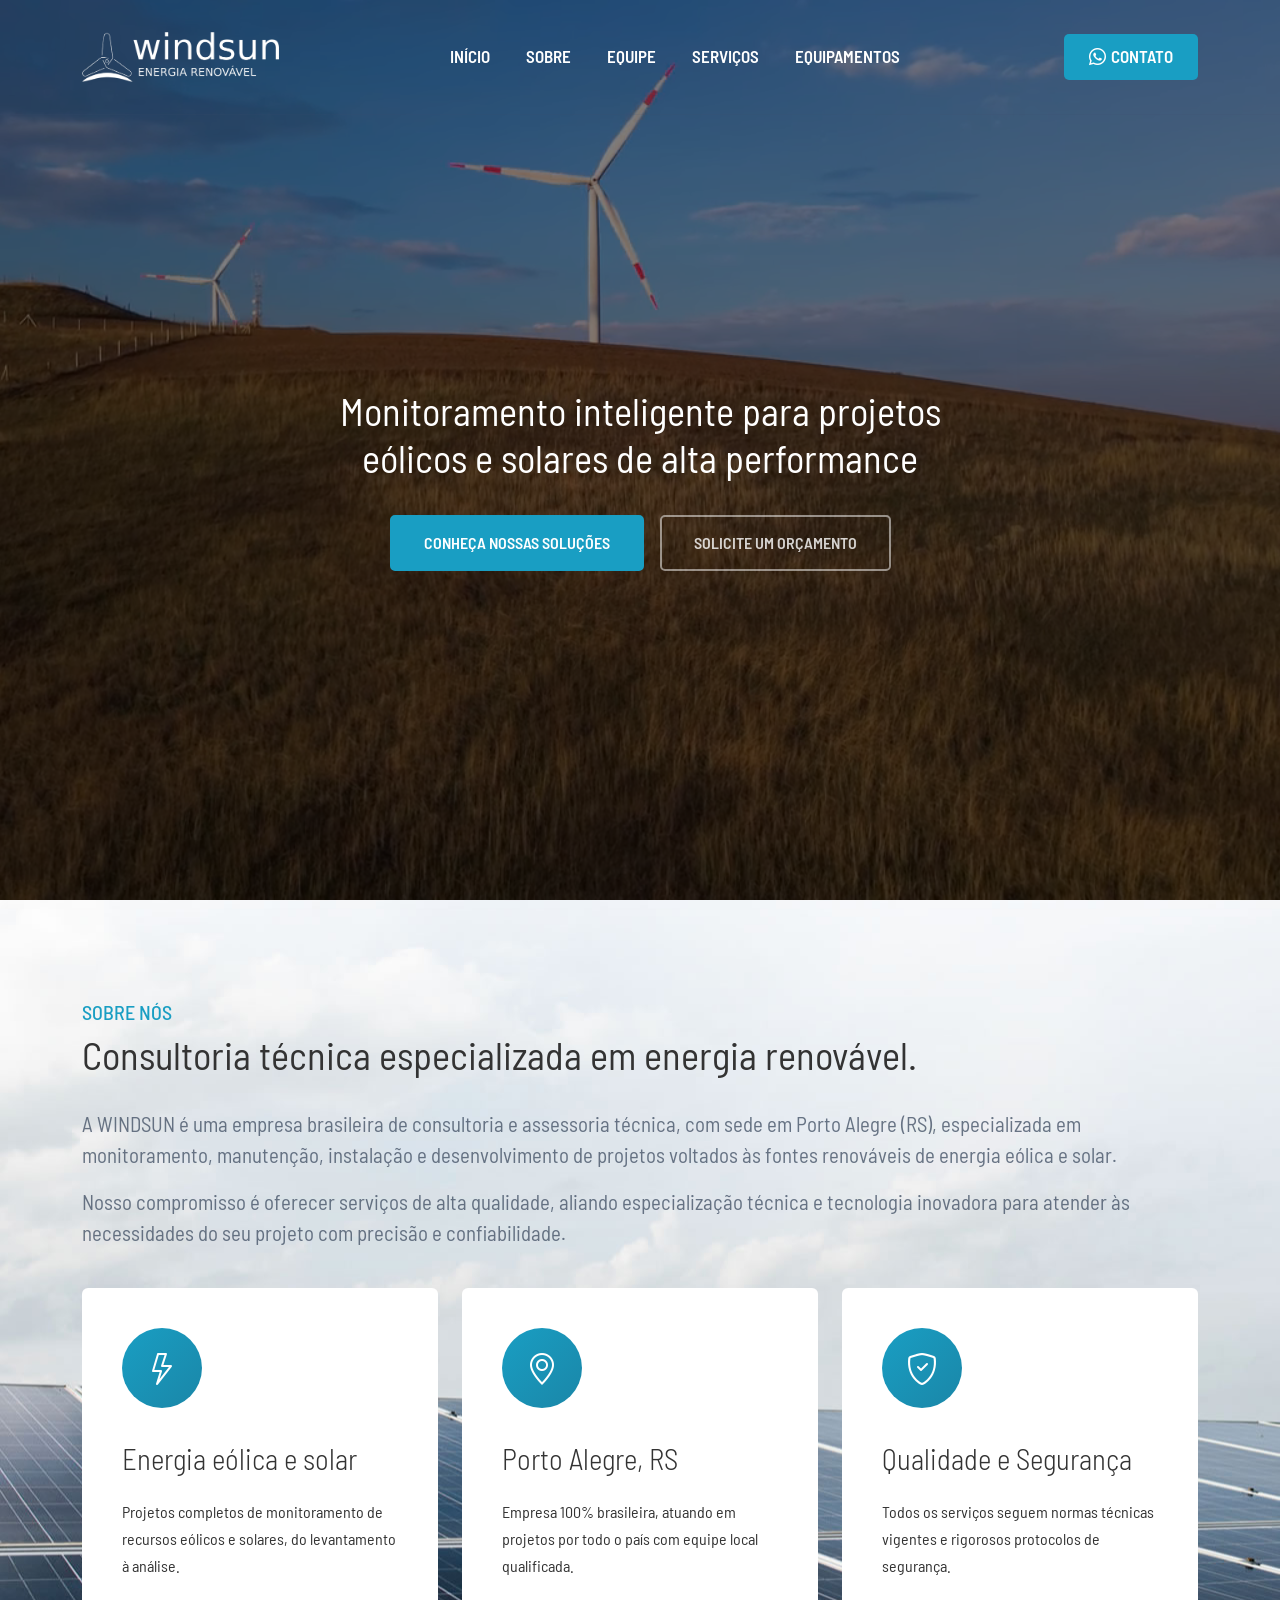
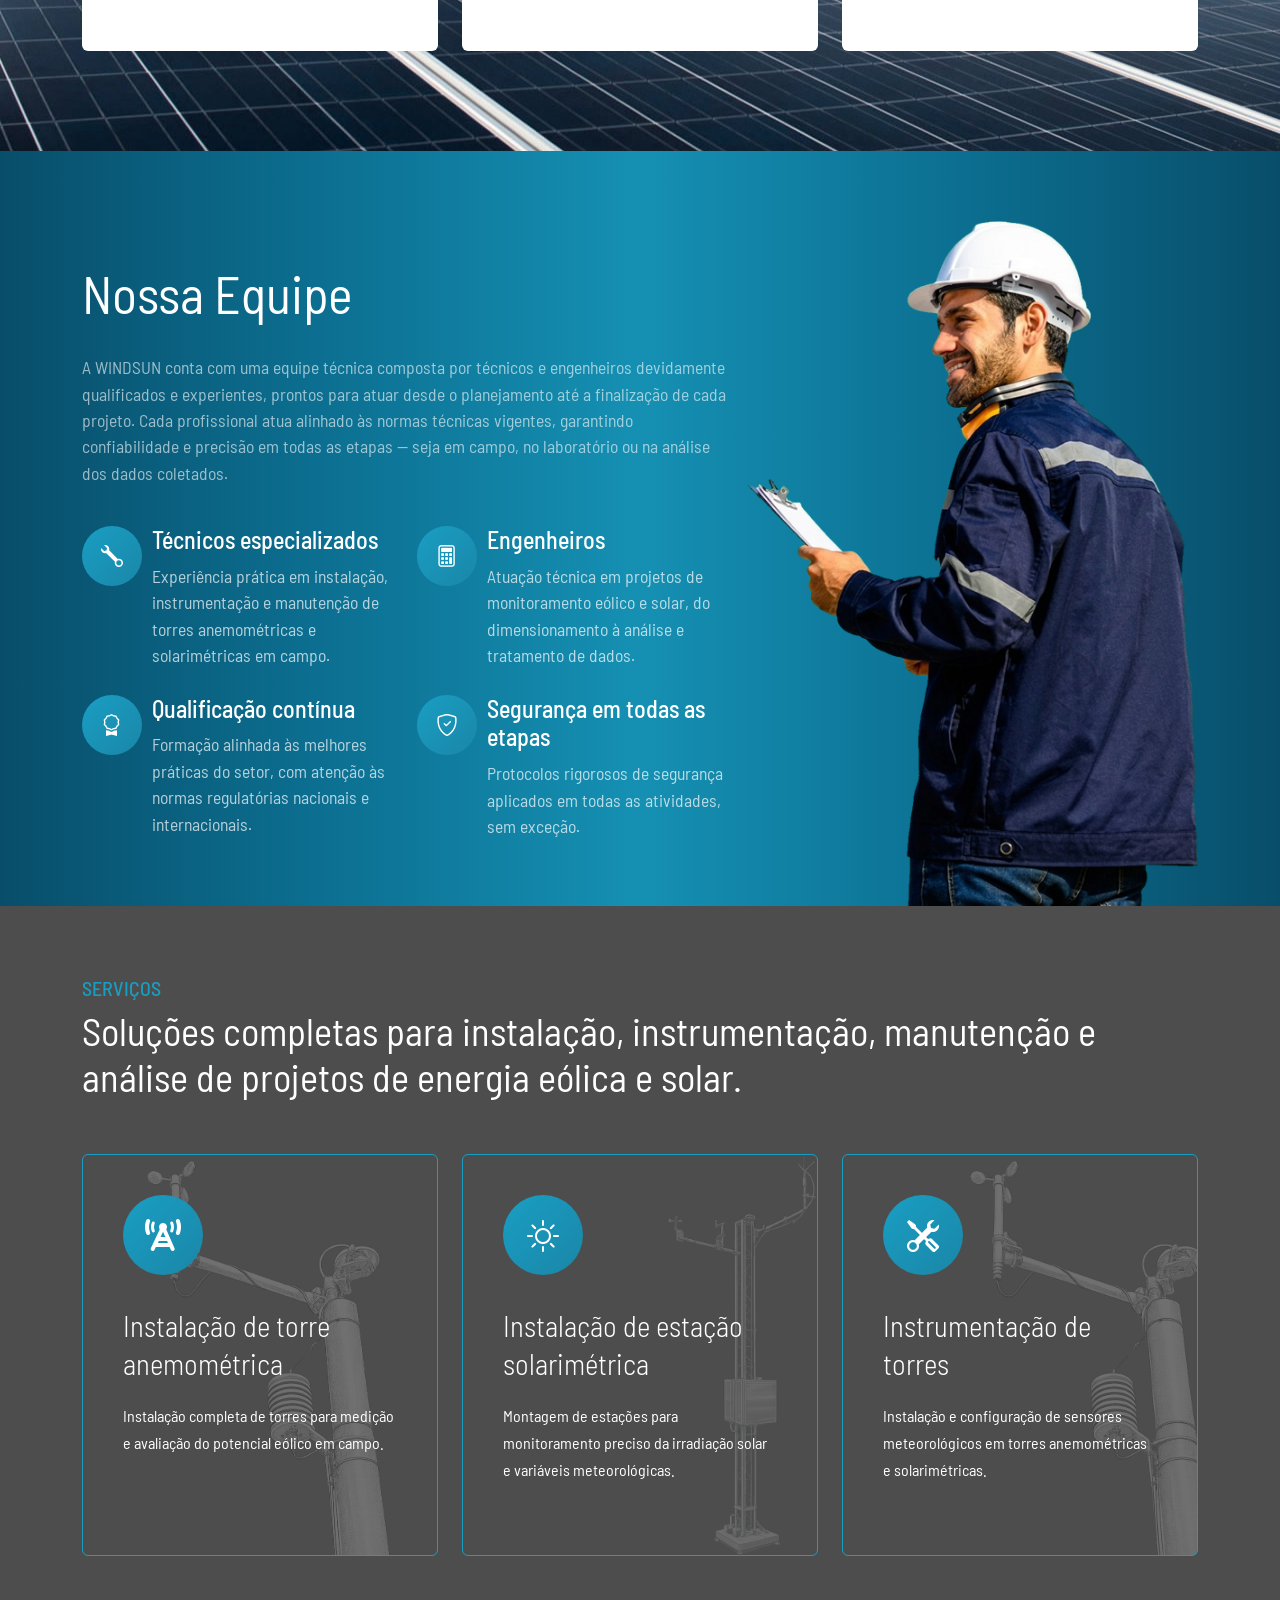
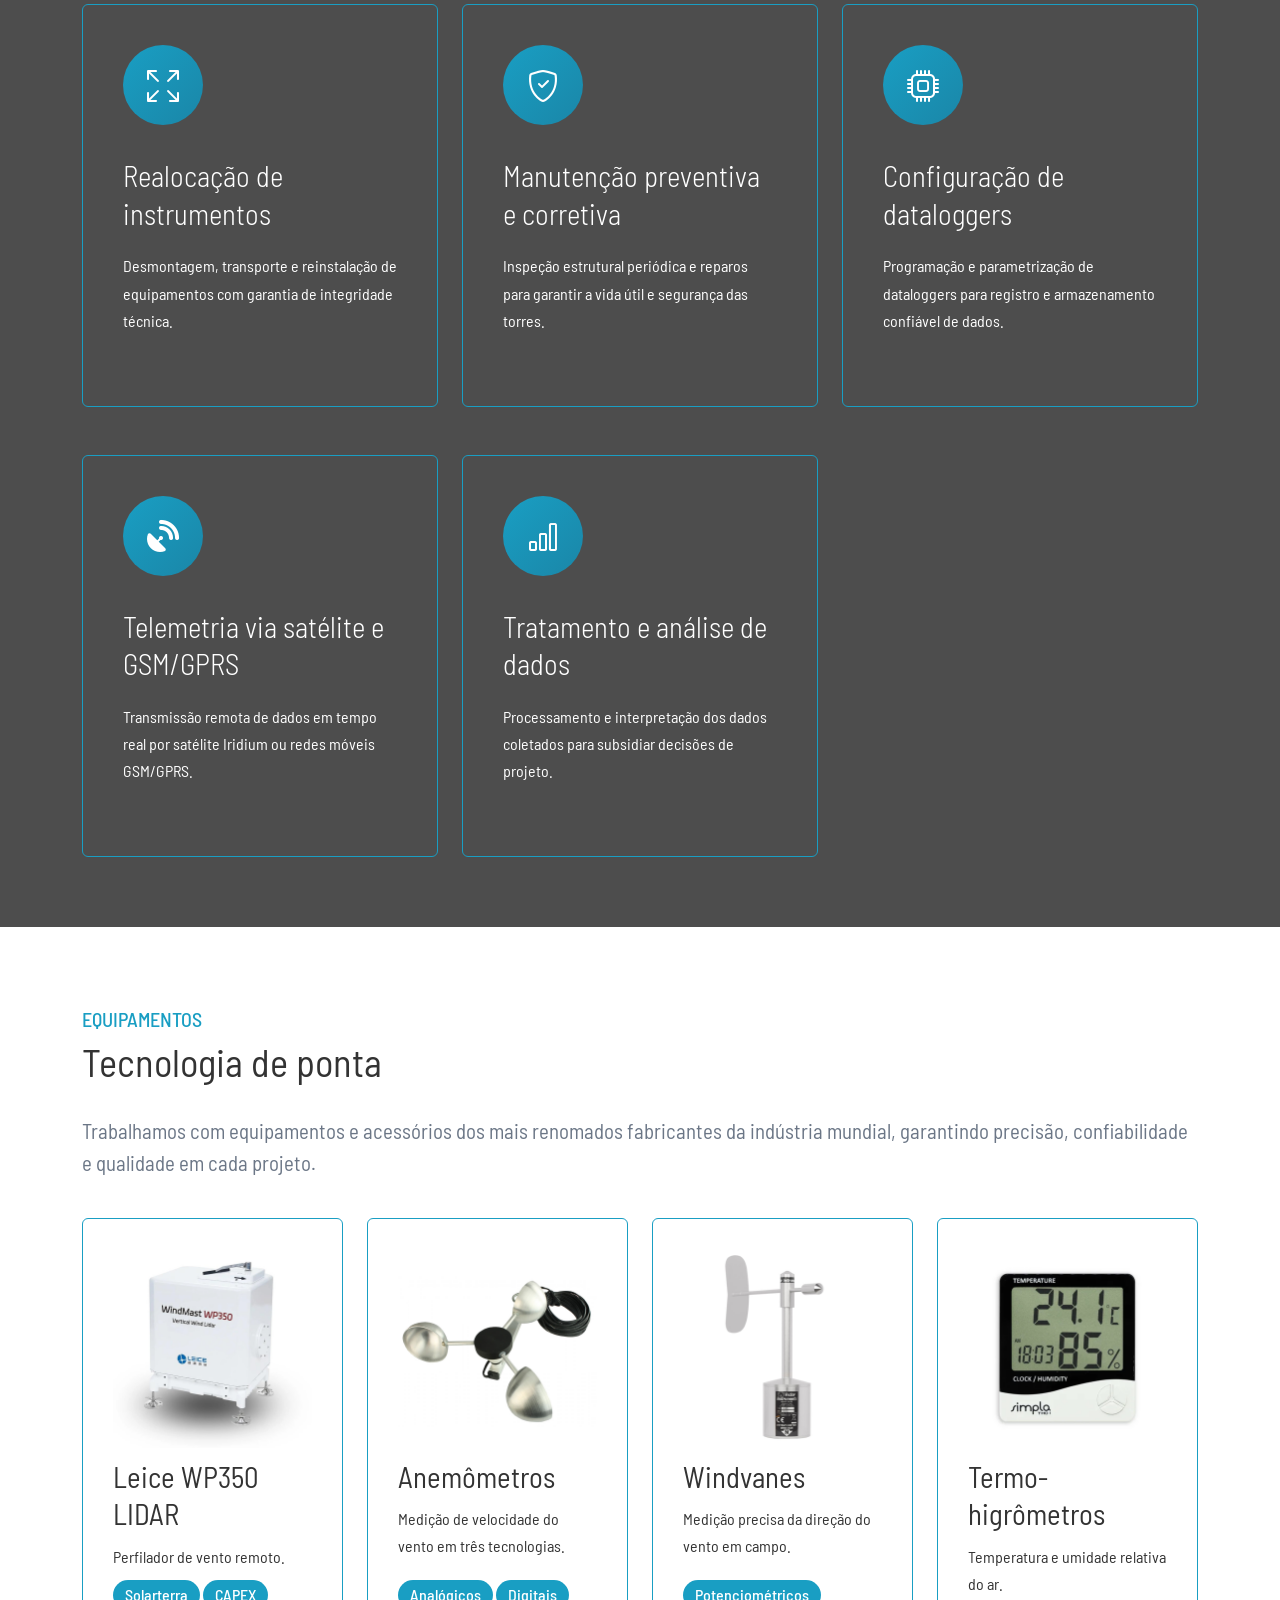
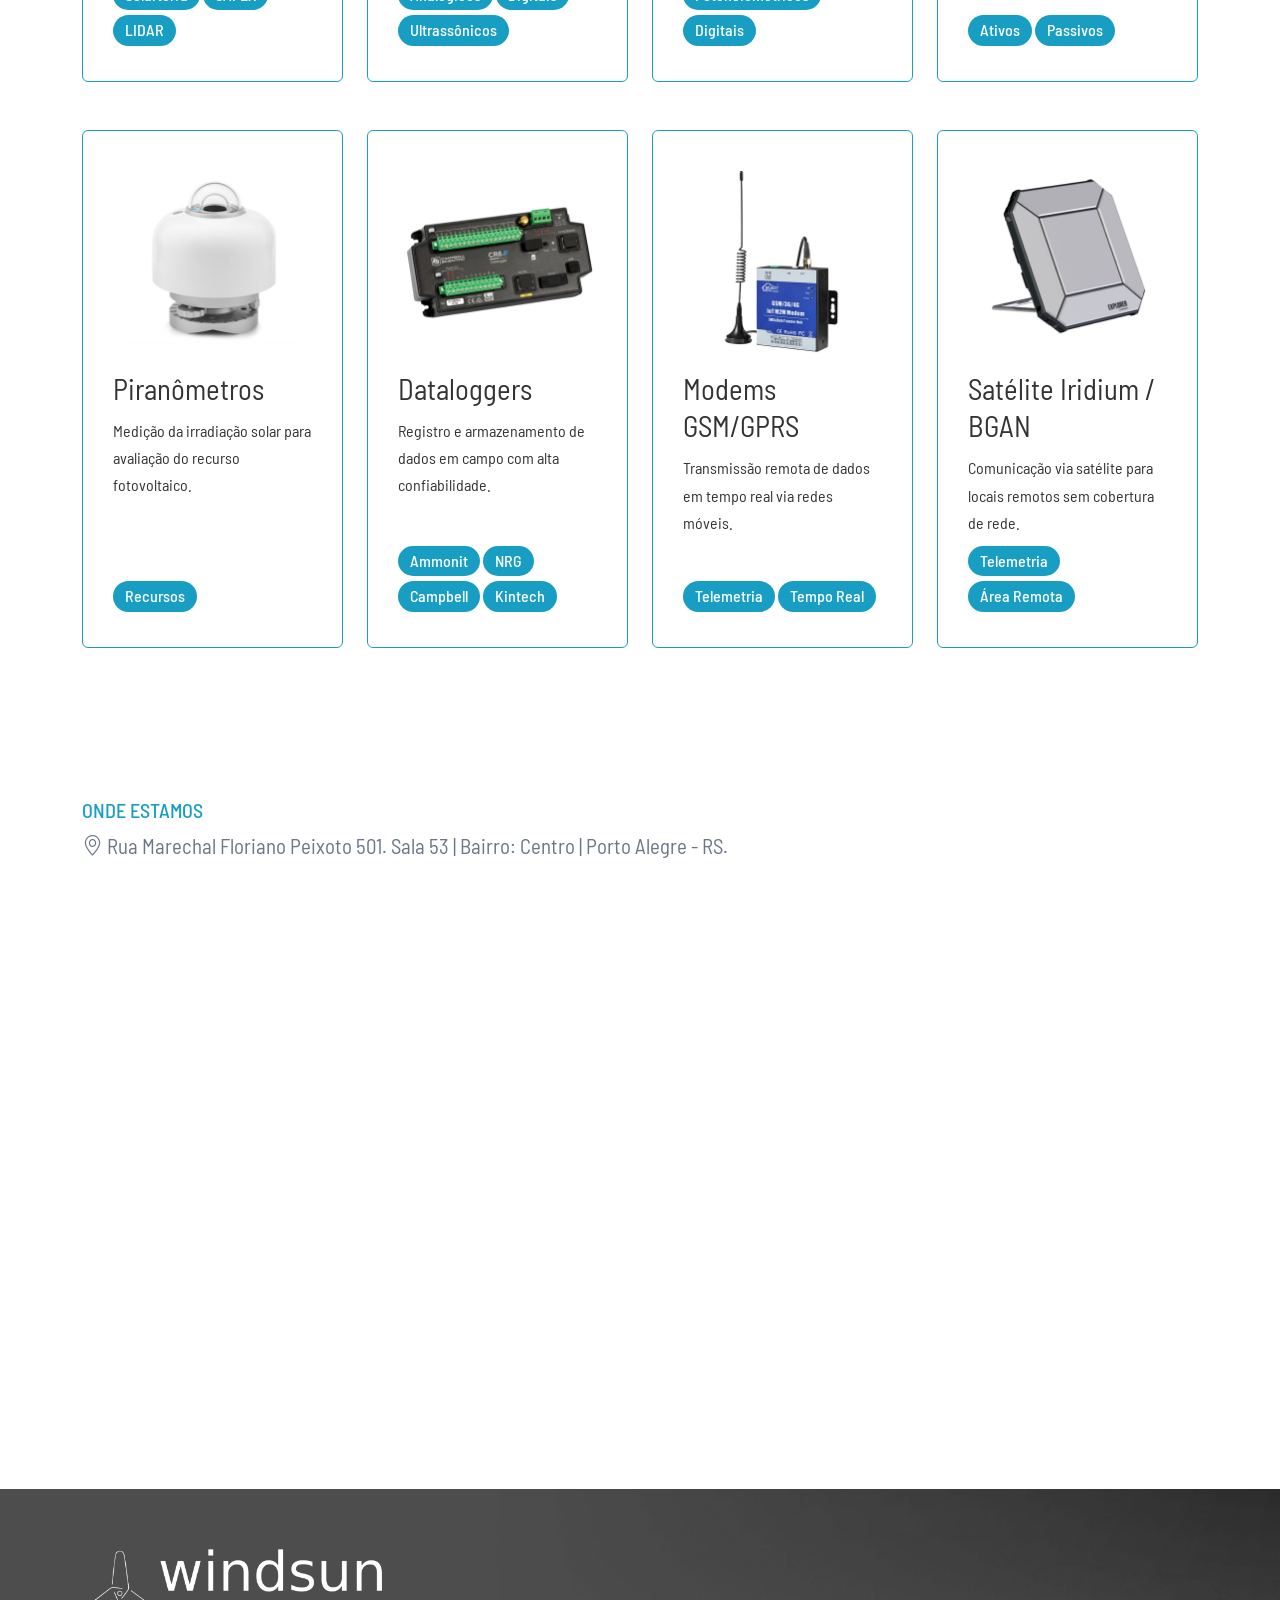
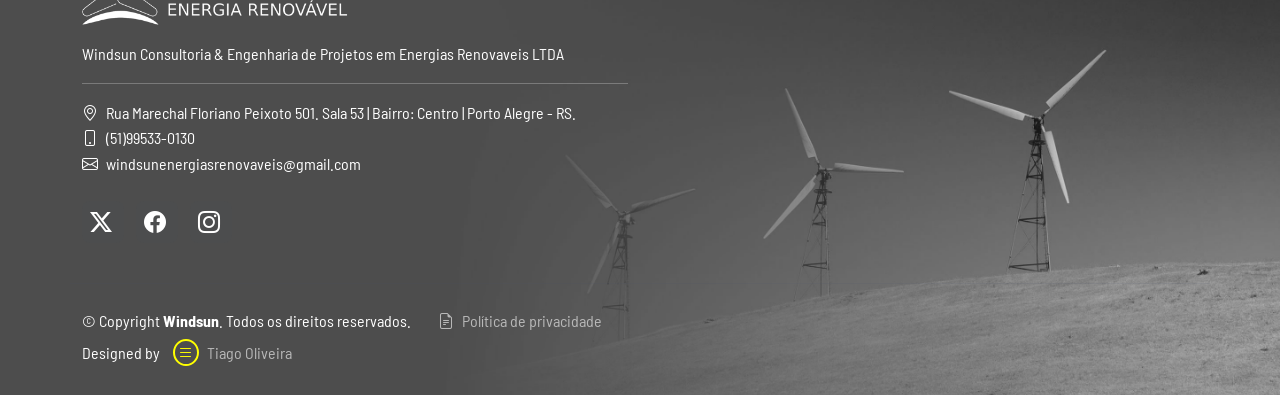
==== index.html @ 56002fe8 "asecrajt" ====
<!DOCTYPE html>
<html lang="pt-BR">

<head>
  <meta charset="utf-8">
  <meta content="width=device-width, initial-scale=1.0" name="viewport">
  <title>Windsun | Energia Renovável</title>
  <meta name="description" content="">
  <meta name="keywords" content="">

  <!-- Favicons -->
  <link href="assets/img/favicon.png" rel="icon">
  <link href="assets/img/apple-touch-icon.png" rel="apple-touch-icon">

  <!-- Fonts -->
  <link href="https://fonts.googleapis.com" rel="preconnect">
  <link href="https://fonts.gstatic.com" rel="preconnect" crossorigin>
  <link
    href="https://fonts.googleapis.com/css2?family=Inter:ital,opsz,wght@0,14..32,100..900;1,14..32,100..900&display=swap"
    rel="stylesheet">
  <link
    href="https://fonts.googleapis.com/css2?family=Barlow+Semi+Condensed:ital,wght@0,100;0,200;0,300;0,400;0,500;0,600;0,700;0,800;0,900;1,100;1,200;1,300;1,400;1,500;1,600;1,700;1,800;1,900&display=swap"
    rel="stylesheet">

  <!-- Vendor CSS Files -->
  <link href="assets/vendor/bootstrap/css/bootstrap.min.css" rel="stylesheet">
  <link href="assets/vendor/bootstrap-icons/bootstrap-icons.css" rel="stylesheet">
  <link href="assets/vendor/aos/aos.css" rel="stylesheet">
  <link href="assets/vendor/glightbox/css/glightbox.min.css" rel="stylesheet">
  <link href="assets/vendor/swiper/swiper-bundle.min.css" rel="stylesheet">

  <!-- Main CSS File -->
  <link href="assets/css/main.css" rel="stylesheet">

  <!-- Font Awesome Icons (CDN) -->
  <link rel="stylesheet" href="https://cdnjs.cloudflare.com/ajax/libs/font-awesome/6.5.0/css/all.min.css">

  <!-- =======================================================
  * Template Name: Orbit
  * Template URL: https://bootstrapmade.com/orbit-bootstrap-template/
  * Updated: Jan 13 2026 with Bootstrap v5.3.8
  * Author: BootstrapMade.com
  * License: https://bootstrapmade.com/license/
  ======================================================== -->
</head>

<body class="index-page">

  <header id="header" class="header d-flex align-items-center sticky-top">
    <div class="container position-relative d-flex align-items-center justify-content-between">

      <a href="index.html" class="logo d-flex align-items-center me-auto me-xl-0">
        <!-- Uncomment the line below if you also wish to use an image logo -->
        <img id="logo" src="assets/img/logo-white.png" alt="">
        <!-- <h1 class="sitename">Orbit</h1><span>.</span> -->
      </a>

      <nav id="navmenu" class="navmenu">
        <ul>
          <!-- <li><a href="#home" class="active">Início</a></li> -->
          <li><a href="#">Início</a></li>
          <li><a href="#sobre">Sobre</a></li>
          <li><a href="#equipe">Equipe</a></li>
          <li><a href="#servicos">Serviços</a></li>
          <li><a href="#equipamentos">Equipamentos</a></li>
        </ul>
        <i class="mobile-nav-toggle d-xl-none bi bi-list"></i>
      </nav>
      <a class="btn-getstarted glightbox-external" href="atendimento.html"
        data-glightbox="type: external; width:85vw; height:85vh"><i class="bi bi-whatsapp"></i> Contato</a>
    </div>
  </header>

  <main class="main">



    <!-- Hero Section -->
    <section id="home" class="hero section">

      <!-- Vídeo background -->
      <div class="video-background">
        <video autoplay="" muted="" loop="" playsinline="">
          <source src="assets/img/video-header.webm" type="video/mp4">
          Your browser does not support the video tag.
        </video>
        <div class="video-overlay"></div>
        Teste
      </div> <!-- /video-->

      <div class="hero-content">

        <div class="container position-relative">
          <div class="row justify-content-center text-center">
            <div class="col-lg-8">
              <h1 data-aos="fade-up" data-aos-delay="100">Monitoramento inteligente para projetos<br />eólicos e solares
                de alta performance</h1>
              <!-- <h3 data-aos="fade-up" data-aos-delay="200">Cultos todas as quartas (20h) e domingos (18h).</h3> -->
              <div class="hero-buttons pt-4" data-aos="fade-up" data-aos-delay="300">
                <a href="#servicos" class="btn btn-primary">Conheça nossas soluções</a>
                <a href="https://wa.me/#" class="btn btn-outline" target="_blank">Solicite um orçamento</a>
              </div>
            </div>
          </div>
        </div>

      </div>

      </div>

    </section><!-- /Hero Section -->



    <!-- Sobre NOVO -->
    <section id="sobre" class="sobre section">

      <!-- Section Title -->
      <div class="container section-title" data-aos="fade-up">
        <h2>Sobre Nós</h2>
        <h3 style="color:#fff">Consultoria técnica especializada em energia renovável.</h3>
        <p>A WINDSUN é uma empresa brasileira de consultoria e assessoria técnica, com sede em Porto Alegre (RS),
          especializada em monitoramento, manutenção, instalação e desenvolvimento de projetos voltados às fontes
          renováveis de energia eólica e solar.</p>
        <p>Nosso compromisso é oferecer serviços de alta qualidade, aliando especialização técnica e tecnologia
          inovadora para atender às necessidades do seu projeto com precisão e confiabilidade.</p>
      </div><!-- End Section Title -->


      <!-- Cards -->
      <div class="container pt-4" data-aos="fade-up" data-aos-delay="100">

        <div class="row gy-5">

          <!-- Card 1 -->
          <div class="col-lg-4 col-md-6" data-aos="fade-up" data-aos-delay="200">
            <div class="sobre-item">
              <div class="sobre-icon">
                <i class="bi bi-lightning"></i>
              </div>
              <h3>Energia eólica e solar</h3>
              <p>Projetos completos de monitoramento de recursos eólicos e solares, do levantamento à análise.</p>
            </div>
          </div><!-- End card Item -->

          <!-- Card 2 -->
          <div class="col-lg-4 col-md-6" data-aos="fade-up" data-aos-delay="300">
            <div class="sobre-item">
              <div class="sobre-icon">
                <i class="bi bi-geo-alt"></i>
              </div>
              <h3>Porto Alegre, RS</h3>
              <p>Empresa 100% brasileira, atuando em projetos por todo o país com equipe local qualificada.</p>
              </a>
            </div>
          </div><!-- End card Item -->

          <!-- Card 3 -->
          <div class="col-lg-4 col-md-6" data-aos="fade-up" data-aos-delay="400">
            <div class="sobre-item">
              <div class="sobre-icon">
                <i class="bi bi-shield-check"></i>
              </div>
              <h3>Qualidade e Segurança</h3>
              <p>Todos os serviços seguem normas técnicas vigentes e rigorosos protocolos de segurança.</p>
            </div>
          </div><!-- End card Item -->

        </div>

      </div>

    </section><!-- /sobres Section -->



    <!-- Equipe -->
    <section id="equipe" class="team section" style="padding-bottom: 0px;">

      <div class="container">
        <div class="row align-items-center">

          <div class="col-12 col-md-7 pe-md-2" data-aos="fade-up" data-aos-delay="100">

            <!-- Section Title -->
            <div class="section-title">
              <h2 class="hide">Equipe</h2>
              <h3 style="font-size: 52px;">Nossa Equipe</h3>
            </div><!-- End Section Title -->

            <p style="opacity: .6;">A WINDSUN conta com uma equipe técnica composta por técnicos e engenheiros
              devidamente qualificados e experientes, prontos para atuar desde o planejamento até a finalização de cada
              projeto.
              Cada profissional atua alinhado às normas técnicas vigentes, garantindo confiabilidade e precisão em todas
              as etapas — seja em campo, no laboratório ou na análise dos dados coletados.</p>
            <p class="hide">"Todas as atividades seguem rigorosamente as normas de segurança, do acompanhamento inicial
              à entrega final."</p>


            <div class="row pt-4" data-aos="fade-up">

              <!-- Team item 1 -->
              <div class="col-lg-6">
                <div class="team-item">
                  <div class="team-icon">
                    <i class="bi bi-wrench"></i>
                  </div>
                  <div>
                    <h4>Técnicos especializados</h4>
                    <p>Experiência prática em instalação, instrumentação e manutenção de torres anemométricas e
                      solarimétricas em campo.</p>
                  </div>
                </div>
              </div><!-- End item -->

              <!-- Team item 2 -->
              <div class="col-lg-6">
                <div class="team-item">
                  <div class="team-icon">
                    <i class="bi bi-calculator"></i>
                  </div>
                  <div>
                    <h4>Engenheiros</h4>
                    <p>Atuação técnica em projetos de monitoramento eólico e solar, do dimensionamento à análise e
                      tratamento de dados.</p>
                  </div>
                </div>
              </div><!-- End item -->

              <!-- Team item 3 -->
              <div class="col-lg-6">
                <div class="team-item">
                  <div class="team-icon">
                    <i class="bi bi-award"></i>
                  </div>
                  <div>
                    <h4>Qualificação contínua</h4>
                    <p>Formação alinhada às melhores práticas do setor, com atenção às normas regulatórias nacionais e
                      internacionais.</p>
                  </div>
                </div>
              </div><!-- End item -->

              <!-- Team item 4 -->
              <div class="col-lg-6">
                <div class="team-item">
                  <div class="team-icon">
                    <i class="bi bi-shield-check"></i>
                  </div>
                  <div>
                    <h4>Segurança em todas as etapas</h4>
                    <p>Protocolos rigorosos de segurança aplicados em todas as atividades, sem exceção.</p>
                  </div>
                </div>
              </div><!-- End item -->

            </div> <!-- end row -->

          </div>

          <!-- Imagem homem -->
          <div class="col-12 col-md-5 d-flex align-items-end" data-aos="fade" data-aos-delay="500">
            <img src="assets/img/team1.png" class="img-fluid" />
          </div>

        </div>
      </div>

    </section><!-- /Equipe Section -->






    <!-- Services Section -->
    <section id="servicos" class="services section">

      <!-- Section Title -->
      <div class="container section-title" data-aos="fade-up">
        <h2>Serviços</h2>
        <h3 style="color:#fff">Soluções completas para instalação, instrumentação, manutenção e análise de projetos de
          energia eólica e solar.</h3>
      </div><!-- End Section Title -->

      <div class="container pt-4" data-aos="fade-up" data-aos-delay="100">

        <div class="row gy-5">

          <div class="col-lg-4 col-md-6" data-aos="fade-up" data-aos-delay="200">
            <div class="service-item"
              style="background: url(assets/img/item-placa-solar1.png) no-repeat bottom right; background-size:cover">
              <div class="service-icon">
                <i class="fa-solid fa-tower-cell"></i>
              </div>
              <h3>Instalação de torre anemométrica</h3>
              <p>Instalação completa de torres para medição e avaliação do potencial eólico em campo.</p>
            </div>
          </div><!-- End Service Item -->

          <div class="col-lg-4 col-md-6" data-aos="fade-up" data-aos-delay="300">
            <div class="service-item"
              style="background: url(assets/img/item-estacao-solarimetrica1.png) no-repeat center center; background-size:cover">
              <div class="service-icon">
                <i class="bi bi-sun"></i>
              </div>
              <h3>Instalação de estação solarimétrica</h3>
              <p>Montagem de estações para monitoramento preciso da irradiação solar e variáveis meteorológicas.</p>
              </a>
            </div>
          </div><!-- End Service Item -->

          <div class="col-lg-4 col-md-6" data-aos="fade-up" data-aos-delay="400">
            <div class="service-item"
              style="background: url(assets/img/item-placa-anemometrica1.png) no-repeat center center; background-size:cover">
              <div class="service-icon">
                <i class="bi bi-tools"></i>
              </div>
              <h3>Instrumentação de torres</h3>
              <p>Instalação e configuração de sensores meteorológicos em torres anemométricas e solarimétricas.</p>
            </div>
          </div><!-- End Service Item -->

          <div class="col-lg-4 col-md-6" data-aos="fade-up" data-aos-delay="200">
            <div class="service-item">
              <div class="service-icon">
                <i class="bi bi-arrows-fullscreen"></i>
              </div>
              <h3>Realocação de instrumentos</h3>
              <p>Desmontagem, transporte e reinstalação de equipamentos com garantia de integridade técnica.</p>
            </div>
          </div><!-- End Service Item -->

          <div class="col-lg-4 col-md-6" data-aos="fade-up" data-aos-delay="300">
            <div class="service-item">
              <div class="service-icon">
                <i class="bi bi-shield-check"></i>
              </div>
              <h3>Manutenção preventiva e corretiva</h3>
              <p>Inspeção estrutural periódica e reparos para garantir a vida útil e segurança das torres.</p>
            </div>
          </div><!-- End Service Item -->

          <div class="col-lg-4 col-md-6" data-aos="fade-up" data-aos-delay="400">
            <div class="service-item">
              <div class="service-icon">
                <i class="bi bi-cpu"></i>
              </div>
              <h3>Configuração de dataloggers</h3>
              <p>Programação e parametrização de dataloggers para registro e armazenamento confiável de dados.</p>
            </div>
          </div><!-- End Service Item -->

          <div class="col-lg-4 col-md-6" data-aos="fade-up" data-aos-delay="200">
            <div class="service-item">
              <div class="service-icon">
                <i class="fa-solid fa-satellite-dish"></i>
              </div>
              <h3>Telemetria via satélite e GSM/GPRS</h3>
              <p>Transmissão remota de dados em tempo real por satélite Iridium ou redes móveis GSM/GPRS.</p>
            </div>
          </div><!-- End Service Item -->

          <div class="col-lg-4 col-md-6" data-aos="fade-up" data-aos-delay="300">
            <div class="service-item">
              <div class="service-icon">
                <i class="bi bi-bar-chart"></i>
              </div>
              <h3>Tratamento e análise de dados</h3>
              <p>Processamento e interpretação dos dados coletados para subsidiar decisões de projeto.</p>
            </div>
          </div><!-- End Service Item -->

        </div>

      </div>

    </section><!-- /Services Section -->




    <!--  Section Equipamentos -->
    <section id="equipamentos" class="equipamentos section">

      <!-- Section Title -->
      <div class="container section-title" data-aos="fade-up">
        <h2>Equipamentos</h2>
        <h3 style="color:#fff">Tecnologia de ponta</h3>
        <p>Trabalhamos com equipamentos e acessórios dos mais renomados fabricantes da indústria mundial, garantindo
          precisão, confiabilidade e qualidade em cada projeto.</p>
      </div><!-- End Section Title -->

      <div class="container pt-4" data-aos="fade-up" data-aos-delay="100">

        <div class="row gy-5">

          <!-- Card Anemômetros -->
          <div class="col-6 col-md-4 col-lg-3" data-aos="fade-up" data-aos-delay="100">
            <div class="equipamentos-item">
              <a href="equip-wp350.html" class="glightbox-external"
                data-glightbox="type: external; width:85vw; height:85vh"><img src="assets/img/equip-perfilador1.jpg"
                  class="img-fluid"></a>
              <h3>Leice WP350 LIDAR</h3>
              <p>Perfilador de vento remoto.</p>
              <div class="tags">
                <span class="tag">Solarterra</span>
                <span class="tag">CAPEX</span>
                <span class="tag">LIDAR</span>
              </div>
            </div>
          </div><!-- End equipamentos Item -->

          <!-- Card Anemômetros -->
          <div class="col-6 col-md-4 col-lg-3" data-aos="fade-up" data-aos-delay="200">
            <div class="equipamentos-item">
              <img src="assets/img/equip-anemometro1.jpg" class="img-fluid">
              <h3>Anemômetros</h3>
              <p>Medição de velocidade do vento em três tecnologias.</p>
              <div class="tags">
                <span class="tag">Analógicos</span>
                <span class="tag">Digitais</span>
                <span class="tag">Ultrassônicos</span>
              </div>
            </div>
          </div><!-- End equipamentos Item -->

          <!-- Card Windvanes -->
          <div class="col-6 col-md-4 col-lg-3" data-aos="fade-up" data-aos-delay="300">
            <div class="equipamentos-item">
              <img src="assets/img/equip-windvane1.jpg" class="img-fluid">
              <h3>Windvanes</h3>
              <p>Medição precisa da direção do vento em campo.</p>
              <div class="tags">
                <span class="tag">Potenciométricos</span>
                <span class="tag">Digitais</span>
              </div>
            </div>
          </div><!-- End equipamentos Item -->

          <!-- Card Termo-higrômetros -->
          <div class="col-6 col-md-4 col-lg-3" data-aos="fade-up" data-aos-delay="400">
            <div class="equipamentos-item">
              <img src="assets/img/equip-termo-higrometro1.jpg" class="img-fluid">
              <h3>Termo-higrômetros</h3>
              <p>Temperatura e umidade relativa do ar.</p>
              <div class="tags">
                <span class="tag">Ativos</span>
                <span class="tag">Passivos</span>
              </div>
            </div>
          </div><!-- End equipamentos Item -->

          <!-- Card Piranômetros -->
          <div class="col-6 col-md-4 col-lg-3" data-aos="fade-up" data-aos-delay="100">
            <div class="equipamentos-item">
              <img src="assets/img/equip-piranometro1.jpg" class="img-fluid">
              <h3>Piranômetros</h3>
              <p>Medição da irradiação solar para avaliação do recurso fotovoltaico.</p>
              <div class="tags">
                <span class="tag">Recursos</span>
              </div>
            </div>
          </div><!-- End equipamentos Item -->

          <!-- Card Dataloggers -->
          <div class="col-6 col-md-4 col-lg-3" data-aos="fade-up" data-aos-delay="200">
            <div class="equipamentos-item">
              <img src="assets/img/equip-datalogger1.jpg" class="img-fluid">
              <h3>Dataloggers</h3>
              <p>Registro e armazenamento de dados em campo com alta confiabilidade.</p>
              <div class="tags">
                <span class="tag">Ammonit</span>
                <span class="tag">NRG</span>
                <span class="tag">Campbell</span>
                <span class="tag">Kintech</span>
              </div>
            </div>
          </div><!-- End equipamentos Item -->

          <!-- Card Modems GSM/GPRS -->
          <div class="col-6 col-md-4 col-lg-3" data-aos="fade-up" data-aos-delay="300">
            <div class="equipamentos-item">
              <img src="assets/img/equip-modem1.jpg" class="img-fluid">
              <h3>Modems GSM/GPRS</h3>
              <p>Transmissão remota de dados em tempo real via redes móveis.</p>
              <div class="tags">
                <span class="tag">Telemetria</span>
                <span class="tag">Tempo Real</span>
              </div>
            </div>
          </div><!-- End equipamentos Item -->

          <!-- Card Satélite Iridium / BGAN -->
          <div class="col-6 col-md-4 col-lg-3" data-aos="fade-up" data-aos-delay="400">
            <div class="equipamentos-item">
              <img src="assets/img/equip-satelite1.jpg" class="img-fluid">
              <h3>Satélite Iridium / BGAN</h3>
              <p>Comunicação via satélite para locais remotos sem cobertura de rede.</p>
              <div class="tags">
                <span class="tag">Telemetria</span>
                <span class="tag">Área Remota</span>
              </div>
            </div>
          </div><!-- End equipamentos Item -->


        </div>

      </div>

    </section><!-- /Equipamentos Section -->



    <!-- Map Section -->
    <section id="map" class="section map" style="padding-bottom: 0px; margin-bottom: -10px;">

      <!-- Section Title -->
      <div class="container section-title pb-3" data-aos="fade-up">
        <h2>Onde estamos</h2>
        <p><i class="bi bi-geo-alt"></i> Rua Marechal Floriano Peixoto 501. Sala 53 | Bairro: Centro | Porto Alegre -
          RS.</p>
      </div><!-- End Section Title -->

      <iframe
        src="https://www.google.com/maps/embed?pb=!1m18!1m12!1m3!1d3454.1220151718703!2d-51.22981742379877!3d-30.033357174929236!2m3!1f0!2f0!3f0!3m2!1i1024!2i768!4f13.1!3m3!1m2!1s0x9519790432904ceb%3A0xf3b193dac6c08c54!2sR.%20Mal.%20Floriano%20Peixoto%2C%20501%20-%2053%20-%20Centro%20Hist%C3%B3rico%2C%20Porto%20Alegre%20-%20RS%2C%2090020-061!5e0!3m2!1spt-BR!2sbr!4v1780942862041!5m2!1spt-BR!2sbr"
        width="100%" height="600" style="border:0;" allowfullscreen="" loading="lazy"
        referrerpolicy="no-referrer-when-downgrade"></iframe>

    </section>



    <!-- Contact Section -->
    <section id="contact" class="contact section hide">

      <!-- Section Title -->
      <div class="container section-title" data-aos="fade-up">
        <h2 class="gradient-font">Contato e informações</h2>
        <!-- <p>Necessitatibus eius consequatur ex aliquid fuga eum quidem sint consectetur velit</p> -->
      </div><!-- End Section Title -->

      <div class="container" data-aos="fade-up" data-aos-delay="100">

        <div class="row gy-5 align-items-stretch">

          <div class="col-lg-5" data-aos="fade-right" data-aos-delay="200">
            <div class="info-panel">
              <div class="panel-header">
                <h3>Let's Bring Your Vision to Life</h3>
                <p>Nemo enim ipsam voluptatem quia voluptas sit aspernatur aut odit aut fugit, sed quia consequuntur
                  magni dolores.</p>
              </div>

              <div class="contact-methods">
                <div class="method-item">
                  <div class="method-icon">
                    <i class="bi bi-envelope-paper-fill"></i>
                  </div>
                  <div class="method-details">
                    <span class="method-label">Email Us</span>
                    <a href="mailto:support@example.com">support@example.com</a>
                  </div>
                </div>

                <div class="method-item">
                  <div class="method-icon">
                    <i class="bi bi-headset"></i>
                  </div>
                  <div class="method-details">
                    <span class="method-label">Call Us</span>
                    <a href="tel:+15558901234">+1 (555) 890-1234</a>
                  </div>
                </div>

                <div class="method-item">
                  <div class="method-icon">
                    <i class="bi bi-pin-map-fill"></i>
                  </div>
                  <div class="method-details">
                    <span class="method-label">Visit Us</span>
                    <span>1847 Oak Avenue, Portland, OR 97201</span>
                  </div>
                </div>
              </div>

              <div class="social-connect">
                <span>Follow Us</span>
                <div class="social-icons">
                  <a href="#" aria-label="Facebook"><i class="bi bi-facebook"></i></a>
                  <a href="#" aria-label="Twitter"><i class="bi bi-twitter-x"></i></a>
                  <a href="#" aria-label="LinkedIn"><i class="bi bi-linkedin"></i></a>
                  <a href="#" aria-label="Instagram"><i class="bi bi-instagram"></i></a>
                </div>
              </div>
            </div>
          </div><!-- End Info Panel -->

          <div class="col-lg-7" data-aos="fade-left" data-aos-delay="300">
            <div class="form-card">
              <div class="form-card-header">
                <div class="header-icon">
                  <i class="bi bi-send-fill"></i>
                </div>
                <div class="header-text">
                  <h4>Envie uma mensagem:</h4>
                  <p>Preencha o formulário e nossa equipe responderá em até 24 horas.</p>
                </div>
              </div>

              <form action="forms/contact.php" method="post" class="php-email-form">
                <div class="row g-4">
                  <div class="col-md-6">
                    <div class="input-group-custom">
                      <label>Seu nome</label>
                      <div class="input-wrapper">
                        <i class="bi bi-person"></i>
                        <input type="text" name="name" placeholder="John Doe" required="">
                      </div>
                    </div>
                  </div>

                  <div class="col-md-6">
                    <div class="input-group-custom">
                      <label>Email</label>
                      <div class="input-wrapper">
                        <i class="bi bi-envelope"></i>
                        <input type="email" name="email" placeholder="john@example.com" required="">
                      </div>
                    </div>
                  </div>

                  <div class="col-12">
                    <div class="input-group-custom">
                      <label>Assunto</label>
                      <div class="input-wrapper">
                        <i class="bi bi-chat-square-text"></i>
                        <input type="text" name="subject" placeholder="How can we help?" required="">
                      </div>
                    </div>
                  </div>

                  <div class="col-12">
                    <div class="input-group-custom">
                      <label>Sua mensagem</label>
                      <div class="input-wrapper textarea-wrapper">
                        <i class="bi bi-pencil-square"></i>
                        <textarea name="message" rows="5" placeholder="Tell us about your project..."
                          required=""></textarea>
                      </div>
                    </div>
                  </div>
                </div>

                <div class="form-actions">
                  <div class="loading">Carregando</div>
                  <div class="error-message"></div>
                  <div class="sent-message">Your message has been sent. Thank you!</div>

                  <button type="submit" class="btn-submit">
                    <span>Enviar mensagem</span>
                    <i class="bi bi-arrow-right-circle-fill"></i>
                  </button>

                  <div class="secure-note">
                    <i class="bi bi-lock-fill"></i>
                    <span>Your data is encrypted and secure</span>
                  </div>
                </div>
              </form>
            </div>
          </div><!-- End Form Card -->

        </div>

      </div>

    </section><!-- /Contact Section -->

  </main>



  <footer id="footer" class="footer light-background">

    <div class="container footer-top">
      <div class="row gy-4">

        <div class="col-lg-6 col-md-6 footer-info">

          <img src="assets/img/logo-white.png" class="img-fluid pb-3" style="max-width: 300px;" />
          <p>Windsun Consultoria & Engenharia de Projetos em Energias Renovaveis LTDA</p>
          <hr />
          <p><i class="bi bi-geo-alt"></i> Rua Marechal Floriano Peixoto 501. Sala 53 | Bairro: Centro | Porto Alegre -
            RS.</p>
          <p><i class="bi bi-phone"></i> (51)99533-0130</p>
          <p><i class="bi bi-envelope"></i> windsunenergiasrenovaveis@gmail.com</p>


          <div class="social-links d-flex mt-4">
            <a href="#" aria-label="Twitter"><i class="bi bi-twitter-x"></i></a>
            <a href="#" aria-label="Facebook"><i class="bi bi-facebook"></i></a>
            <a href="https://www.instagram.com/windsunenergiasrenovaveis" aria-label="Instagram" target="_blank"><i
                class="bi bi-instagram"></i></a>
          </div>
        </div>

        <div class="col-lg-6 col-md-6">
          <div class="footer-newsletter hide">
            <h4>Stay Updated</h4>
            <p>Subscribe to our newsletter for exclusive offers, new arrivals, and fashion tips.</p>
            <form action="forms/newsletter.php" method="post" class="php-email-form">
              <div class="position-relative">
                <input type="email" name="email" placeholder="Your Email" required="">
                <button type="submit" class="btn-subscribe"><i class="bi bi-arrow-right"></i></button>
              </div>
              <div class="loading">Carregando...</div>
              <div class="error-message"></div>
              <div class="sent-message">Your subscription request has been sent. Thank you!</div>
            </form>
          </div>
        </div>
      </div>
    </div>


    <div class="container footer-bottom ">
      <div class="row gy-3">
        <div class="col-md-6 order-2 order-md-1">
          <div class="copyright">
            <p>© <span>Copyright</span> <strong class="sitename">Windsun</strong>. Todos os direitos reservados. <a href="#" class="ps-4"><i class="bi bi-file-earmark-text"></i> Política de privacidade</a></p>
            <p class="pt-2">Designed by <a href="https://tioliveira.com.br/" target="_blank"><i class="bi bi-list tioliveira"></i> Tiago Oliveira</a></p>

            <div class="credits hide">
              <!-- All the links in the footer should remain intact. -->
              <!-- You can delete the links only if you've purchased the pro version. -->
              <!-- Licensing information: https://bootstrapmade.com/license/ -->
              <!-- Purchase the pro version with working PHP/AJAX contact form: [buy-url] -->
              Designed by <a href="https://tioliveira.com.br/">Tiago Oliveira</a> | <a href="https://tioliveira.com.br/">DevTools</a>
            </div>
          </div>
          <div class="col-md-6 order-1 order-md-2 hide">
            <div class="legal-links">
              <a href="tos.html">Terms of Service</a>
              <a href="privacy.html">Privacy Policy</a>
              <a href="privacy.html">Cookies</a>
            </div>
          </div>
        </div>
      </div>

  </footer>

  <!-- MODAL GALERIA -->
  <div class="modal fade" id="galleryModal" tabindex="-1" aria-hidden="true">
    <div class="modal-dialog modal-dialog-centered modal-lg">
      <div class="modal-content bg-transparent border-0">
        <div class="modal-body p-0 text-center">
          <button type="button" class="btn-close btn-close-white position-absolute top-0 end-0 m-2"
            data-bs-dismiss="modal"></button>
          <img id="galleryModalImg" src="" class="img-fluid rounded" alt="">
          <p id="galleryModalLegenda" class="text-white text-center mt-2 mb-0"></p>
        </div>
      </div>
    </div>
  </div>
  <!-- FIM MODAL GALERIA -->

  <!-- Scroll Top -->
  <a href="#" id="scroll-top" class="scroll-top d-flex align-items-center justify-content-center"><i
      class="bi bi-arrow-up-short"></i></a>

  <!-- Preloader -->
  <div id="preloader"></div>

  <!-- Vendor JS Files -->
  <script src="assets/vendor/bootstrap/js/bootstrap.bundle.min.js"></script>
  <script src="assets/vendor/php-email-form/validate.js"></script>
  <script src="assets/vendor/aos/aos.js"></script>
  <script src="assets/vendor/glightbox/js/glightbox.min.js"></script>
  <script src="assets/vendor/imagesloaded/imagesloaded.pkgd.min.js"></script>
  <script src="assets/vendor/isotope-layout/isotope.pkgd.min.js"></script>
  <script src="assets/vendor/purecounter/purecounter_vanilla.js"></script>
  <script src="assets/vendor/swiper/swiper-bundle.min.js"></script>

  <!-- Main JS File -->
  <script src="assets/js/main.js"></script>

</body>

</html>
---- assets/css/main.css ----
/**
* Template Name: Orbit
* Template URL: https://bootstrapmade.com/orbit-bootstrap-template/
* Updated: Jan 13 2026 with Bootstrap v5.3.8
* Author: BootstrapMade.com
* License: https://bootstrapmade.com/license/
*/

/*--------------------------------------------------------------
# Font & Color Variables
# Help: https://bootstrapmade.com/color-system/
--------------------------------------------------------------*/
/* Fonts */
:root {
  /* --default-font: "Inter", sans-serif; */

  --default-font: "Barlow Semi Condensed", sans-serif;
  --heading-font: "Barlow Semi Condensed", sans-serif;
  --nav-font: "Barlow Semi Condensed", sans-serif;;

}

/* Global Colors - The following color variables are used throughout the website. Updating them here will change the color scheme of the entire website */
:root { 
  background-color: #ffffff;  /* -- Background color for the entire website, including individual sections */
  --default-color: #475569; /* Default color used for the majority of the text content across the entire website */
  --heading-color: #1e293b; /* Color for headings, subheadings and title throughout the website */
  --accent-color: #199EC3; /* Accent color that represents your brand on the website. It's used for buttons, links, and other elements that need to stand out */
  /* --accent-color: #472878; /* Accent color that represents your brand on the website. It's used for buttons, links, and other elements that need to stand out */
  --surface-color: #ffffff; /* The surface color is used as a background of boxed elements within sections, such as cards, icon boxes, or other elements that require a visual separation from the global background. */
  --contrast-color: #ffffff; /* Contrast color for text, ensuring readability against backgrounds of accent, heading, or default colors. */
  --gradient-clinica: linear-gradient(to right,#6051e6 6%,#5966e7 25%,#4f81e9 55%,#499bea 69%,#43a5eb 83%,#3bbeec 99%);  /* Fundo ao da Useall */
  --gradient-clinica-light: linear-gradient(to right,#4f81e9 5%,#499bea 50%,#43a5eb 83%,#3bbeec 99%);
  --accent2-color: #6051e6;
  --amarelo-color: #FFCB17; /* Amarelo padrão para destaques em botão etc */
  --cinza-color: #4d4d4d; /* Cinza escuro do catálogo */
}

/* Nav Menu Colors - The following color variables are used specifically for the navigation menu. They are separate from the global colors to allow for more customization options */
:root {
  --nav-color: #475569;  /* The default color of the main navmenu links */
  --nav-hover-color: #0ea5e9; /* Applied to main navmenu links when they are hovered over or active */
  --nav-mobile-background-color: #ffffff; /* Used as the background color for mobile navigation menu */
  --nav-dropdown-background-color: #ffffff; /* Used as the background color for dropdown items that appear when hovering over primary navigation items */
  --nav-dropdown-color: #475569; /* Used for navigation links of the dropdown items in the navigation menu. */
  --nav-dropdown-hover-color: #0ea5e9; /* Similar to --nav-hover-color, this color is applied to dropdown navigation links when they are hovered over. */
}

/* Color Presets - These classes override global colors when applied to any section or element, providing reuse of the sam color scheme. */

.light-background {
  --background-color: #f9f9f9;
  --surface-color: #ffffff;
}

.dark-background {
  --background-color: #0d131f;
  --default-color: #ffffff;
  --heading-color: #ffffff;
  --surface-color: #1e293b;
  --contrast-color: #ffffff;
}

/* Smooth scroll */
:root {
  scroll-behavior: smooth;
}

/*--------------------------------------------------------------
# General Styling & Shared Classes
--------------------------------------------------------------*/
body {
  color: var(--default-color);
  background-color: var(--background-color);
  font-family: var(--default-font);
}

a {
  color: var(--accent-color);
  text-decoration: none;
  transition: 0.3s;
}

a:hover {
  color: color-mix(in srgb, var(--accent-color), transparent 25%);
  text-decoration: none;
}

p {
  font-size: 1.1rem;
}

h1,
h2,
h3,
h4,
h5,
h6 {
  color: var(--heading-color);
  font-family: var(--heading-font);
}

.gradient-font {
  /* background: linear-gradient(to right, var(--accent-color), #472878);
  -webkit-background-clip: text;
  -webkit-text-fill-color: transparent; */
  background: var(--gradient-clinica);
  -webkit-background-clip: text;
  -webkit-text-fill-color: transparent;
}


/* PHP Email Form Messages
------------------------------*/
.php-email-form .error-message {
  display: none;
  background: #df1529;
  color: #ffffff;
  text-align: left;
  padding: 15px;
  margin-bottom: 24px;
  font-weight: 600;
}

.php-email-form .sent-message {
  display: none;
  color: #ffffff;
  background: #059652;
  text-align: center;
  padding: 15px;
  margin-bottom: 24px;
  font-weight: 600;
}

.php-email-form .loading {
  display: none;
  background: var(--surface-color);
  text-align: center;
  padding: 15px;
  margin-bottom: 24px;
}

.php-email-form .loading:before {
  content: "";
  display: inline-block;
  border-radius: 50%;
  width: 24px;
  height: 24px;
  margin: 0 10px -6px 0;
  border: 3px solid var(--accent-color);
  border-top-color: var(--surface-color);
  animation: php-email-form-loading 1s linear infinite;
}

@keyframes php-email-form-loading {
  0% {
    transform: rotate(0deg);
  }

  100% {
    transform: rotate(360deg);
  }
}

/*--------------------------------------------------------------
# Global Header
--------------------------------------------------------------*/
.header {
  --surface-color: #1b2430;
  color: var(--default-color);
  background-color: transparent;
  padding: 30px 0;
  transition: all 0.5s;
  z-index: 997;
  border-bottom: 1px solid color-mix(in srgb, var(--default-color), transparent 90%);
  transition: all 0.4s ease;
  top: 0;
  left: 0;
  width: 100%;
}

.header .logo {
  line-height: 1;
}

.header .logo img {
  /* max-height: 36px; */
  max-height: 50px;
  margin-right: 8px;
  transition: all 0.4s ease;
}
@media (max-width: 768px) {
  .header .logo img {
    max-height: 40px;
    margin-right: 5px;
  }
}

.header .logo h1 {
  font-size: 30px;
  margin: 0;
  font-weight: 600;
  color: var(--heading-color);
}

.header .logo span {
  font-size: 34px;
  padding-left: 2px;
  color: var(--accent-color);
}

.header .btn-getstarted,
.header .btn-getstarted:focus {
  color: var(--contrast-color);
  background: var(--accent-color);
  /* background: linear-gradient(90deg, var(--accent-color) 0%, #0284c7 100%); */
  padding: 10px 25px;
  margin: 0;
  border-radius: 5px;
  transition: 0.3s;
  font-weight: 600;
  text-transform: uppercase;
}

.header .btn-getstarted:hover,
.header .btn-getstarted:focus:hover {
  /* color: var(--contrast-color);
  background: color-mix(in srgb, var(--accent-color), transparent 15%);
   background: linear-gradient(
    90deg,
    color-mix(in srgb, var(--accent-color), black 10%),
    color-mix(in srgb, #0284c7, black 10%)
  ); */
  opacity: .8;
}

.header .btn-getstarted i {
  margin-right: 5px;
}

@media (max-width: 1200px) {
  .header .logo {
    order: 1;
  }

  .header .btn-getstarted {
    order: 2;
    margin: 0 15px 0 0;
    padding: 6px 20px;
  }

  .header .navmenu {
    order: 3;
  }
}


/* Header quando rolar */
.header.scrolled {
  background-color: #ffffff !important;
  box-shadow: 0 2px 20px rgba(0,0,0,0.08);
  padding: 10px 0;
}
/* Menu no topo (branco) */
.header:not(.scrolled) .navmenu > ul > li > a {
  color: #ffffff;
}

/* Ícone mobile branco no topo */
.header:not(.scrolled) .mobile-nav-toggle {
  color: #ffffff;
}

/* Ícone escuro ao rolar */
.header.scrolled .mobile-nav-toggle {
  color: #333;
}




/*--------------------------------------------------------------
# Navigation Menu
--------------------------------------------------------------*/

.navmenu a {
  text-transform: uppercase;
}

/* Desktop Navigation */
@media (min-width: 1200px) {
  .navmenu {
    padding: 0;
  }

  .navmenu ul {
    margin: 0;
    padding: 0;
    display: flex;
    list-style: none;
    align-items: center;
  }

  .navmenu li {
    position: relative;
  }

  .navmenu>ul>li {
    white-space: nowrap;
    padding: 0;
  }

  .navmenu a, .btn-getstarted,
  .navmenu a:focus {
    color: var(--nav-color);
    font-size: 17px !important;
    padding: 14px 18px;
    font-family: var(--nav-font);
    font-weight: 600 !important;
    display: flex;
    align-items: center;
    /* justify-content: space-between; */
    white-space: nowrap;
    transition: all 0.3s ease;
    position: relative;
    text-transform: uppercase; 
  }

  .navmenu a i,
  .navmenu a:focus i {
    font-size: 12px;
    line-height: 0;
    margin-left: 5px;
    transition: transform 0.3s ease;
  }

  .navmenu>ul>li>a::after {
    content: "";
    position: absolute;
    left: 20%;
    bottom: 1px !important;
    width: 60% !important;
    height: 2px !important;
    /* background: var(--accent2-color) ; */
    background-color:#499bea !important;
    border-radius: 50%;
    opacity: 0;
    transform: scale(0);
    transition: all 0.3s ease;
    opacity: .8 !important;
  }

  .navmenu>ul>li>a:hover,
  .navmenu>ul>li>.active,
  .navmenu>ul>li>.active:focus {
    color: var(--nav-hover-color);
  }

  .navmenu>ul>li>a:hover::after,
  .navmenu>ul>li>.active::after,
  .navmenu>ul>li>.active:focus::after {
    opacity: 1;
    transform: scale(1);
  }

  /* .navmenu>ul>li:hover>a i { */
  .navmenu > ul > li:hover > a .toggle-dropdown {
    transform: rotate(180deg);
  }
  
  .navmenu .dropdown ul {
    margin: 0;
    padding: 20px;
    background: var(--nav-dropdown-background-color);
    display: flex;
    flex-direction: column;
    gap: 4px;
    position: absolute;
    visibility: hidden;
    left: 0;
    top: calc(100% + 20px);
    opacity: 0;
    transition: all 0.35s cubic-bezier(0.16, 1, 0.3, 1);
    border-radius: 4px;
    z-index: 99;
    box-shadow: 0 30px 60px -10px rgba(0, 0, 0, 0.18);
    min-width: 220px;
    overflow: visible;
  }

  .navmenu .dropdown ul li {
    min-width: 100%;
  }

  .navmenu .dropdown ul a {
    padding: 10px 16px;
    font-size: 14px;
    font-weight: 400;
    color: var(--nav-dropdown-color);
    border-radius: 4px;
    position: relative;
    overflow: hidden;
  }

  .navmenu .dropdown ul a::before {
    content: "";
    position: absolute;
    left: 0;
    top: 50%;
    width: 0;
    height: 2px;
    background: var(--accent-color);
    transition: width 0.3s ease;
    transform: translateY(-50%);
  }

  .navmenu .dropdown ul a::after {
    display: none;
  }

  .navmenu .dropdown ul a i {
    font-size: 10px;
  }

  .navmenu .dropdown ul a:hover {
    color: var(--nav-dropdown-hover-color);
    padding-left: 24px;
  }

  .navmenu .dropdown ul a:hover::before {
    width: 12px;
  }

  .navmenu .dropdown ul .active,
  .navmenu .dropdown ul .active:hover,
  .navmenu .dropdown ul li:hover>a {
    color: var(--nav-dropdown-hover-color);
    padding-left: 24px;
  }

  .navmenu .dropdown ul .active::before,
  .navmenu .dropdown ul .active:hover::before,
  .navmenu .dropdown ul li:hover>a::before {
    width: 12px;
  }

  .navmenu .dropdown:hover>ul {
    opacity: 1;
    top: 100%;
    visibility: visible;
  }

  .navmenu .dropdown .dropdown ul {
    top: -20px;
    left: auto;
    right: calc(100% + 10px);
    visibility: hidden;
  }

  .navmenu .dropdown .dropdown:hover>ul {
    opacity: 1;
    top: -20px;
    right: calc(100% + 10px);
    visibility: visible;
  }
}

/* Mobile Navigation */
@media (max-width: 1199px) {
  .mobile-nav-toggle {
    color: var(--nav-color);
    font-size: 28px;
    line-height: 0;
    margin-right: 10px;
    cursor: pointer;
    transition: all 0.3s;
  }

  .mobile-nav-toggle:hover {
    color: var(--accent-color);
  }

  .navmenu {
    padding: 0;
    z-index: 9997;
  }

  .navmenu ul {
    display: none;
    list-style: none;
    position: absolute;
    inset: 60px 0 0 0;
    padding: 30px 24px;
    margin: 0;
    border-radius: 0;
    background-color: var(--nav-mobile-background-color);
    border: none;
    box-shadow: 0 20px 50px rgba(0, 0, 0, 0.15);
    overflow-y: auto;
    transition: 0.3s ease;
    z-index: 9998;
  }

  .navmenu a,
  .navmenu a:focus {
    color: var(--nav-dropdown-color);
    padding: 16px 0;
    font-family: var(--nav-font);
    font-size: 18px;
    font-weight: 400;
    display: flex;
    align-items: center;
    justify-content: space-between;
    white-space: nowrap;
    transition: all 0.3s ease;
    border-bottom: 1px solid color-mix(in srgb, var(--default-color), transparent 92%);
    position: relative;
  }

  .nobetween a {
    justify-content:left !important;
  }

  .navmenu a::before,
  .navmenu a:focus::before {
    content: "";
    position: absolute;
    left: 0;
    bottom: -1px;
    width: 0;
    height: 2px;
    background: var(--accent-color);
    transition: width 0.3s ease;
  }

  .navmenu a i,
  .navmenu a:focus i {
    font-size: 12px;
    line-height: 0;
    margin-left: 5px;
    width: 36px;
    height: 36px;
    display: flex;
    align-items: center;
    justify-content: center;
    transition: all 0.3s ease;
  }

  .navmenu a i:hover,
  .navmenu a:focus i:hover {
    color: var(--accent-color);
  }

  .navmenu a:hover {
    color: var(--nav-dropdown-hover-color);
  }

  .navmenu a:hover::before {
    width: 40px;
  }

  .navmenu .active,
  .navmenu .active:focus {
    color: var(--nav-dropdown-hover-color);
  }

  .navmenu .active::before,
  .navmenu .active:focus::before {
    width: 40px;
  }

  .navmenu .active i,
  .navmenu .active:focus i {
    color: var(--accent-color);
    transform: rotate(180deg);
  }

  .navmenu .dropdown ul {
    position: static;
    display: none;
    z-index: 99;
    padding: 10px 0 10px 20px;
    margin: 0;
    background: transparent;
    border-left: 2px solid color-mix(in srgb, var(--accent-color), transparent 70%);
    transition: all 0.3s ease-in-out;
    box-shadow: none;
    inset: unset;
  }

  .navmenu .dropdown ul a {
    padding: 12px 0;
    font-size: 16px;
    border-bottom-color: color-mix(in srgb, var(--default-color), transparent 95%);
  }

  .navmenu .dropdown ul ul {
    padding-left: 16px;
    border-left-color: color-mix(in srgb, var(--accent-color), transparent 80%);
  }

  .navmenu .dropdown>.dropdown-active {
    display: block;
  }

  .mobile-nav-active {
    overflow: hidden;
  }

  .mobile-nav-active .mobile-nav-toggle {
    color: #fff;
    position: absolute;
    font-size: 32px;
    top: 14px;
    right: 20px;
    margin-right: 0;
    z-index: 9999;
  }

  .mobile-nav-active .navmenu {
    position: fixed;
    overflow: hidden;
    inset: 0;
    background: rgba(0, 0, 0, 0.9);
    transition: 0.3s ease;
  }

  .mobile-nav-active .navmenu>ul {
    display: block;
    max-height: 100vh;
  }
}


/*--------------------------------------------------------------
# Global Footer
--------------------------------------------------------------*/
.footer {
  color: var(--default-color);
  color: #fff;
 /* background-color: var(--background-color); 
  background: var(--gradient-clinica); */
  background: var(--cinza-color);
  background: url(../img/bg-footer1.jpg) no-repeat center right;
  background-size: cover;
  font-size: 14px;
  padding: 60px 0 30px;
  position: relative;
}

.footer p {
  font-size: 1rem !important;
}

.footer a {
  color: #b8b8b8;
}
.footer a:hover {
  color: #fff;
}


.footer .footer-top {
  padding-bottom: 40px;
  border-bottom: 1px solid color-mix(in srgb, var(--default-color), transparent 90%);
}

.footer i {
  margin-right: 5px;
}

.footer .footer-info .logo {
  line-height: 1;
}

.footer .footer-info .logo span {
  color: var(--heading-color);
  color: #fff;
  font-size: 28px;
  font-weight: 700;
  letter-spacing: 0.5px;
  font-family: var(--heading-font);
}

.footer .footer-info p {
  margin-bottom: 0;
  font-size: 14px;
  line-height: 1.6;
}

.footer .social-links {
  display: flex;
  gap: 12px;
}

.footer .social-links a {
  display: flex;
  align-items: center;
  justify-content: center;
  width: 42px;
  height: 42px;
  border-radius: 8px;
  background-color: color-mix(in srgb, var(--default-color), transparent 95%);
  font-size: 22px;
  color: var(--default-color);
  color:#fff;
  transition: all 0.3s ease;
}

.footer .social-links a:hover {
  color: var(--contrast-color);
  background-color: var(--accent-color);
  transform: translateY(-3px);
}

.footer h4 {
  font-size: 16px;
  font-weight: 600;
  position: relative;
  padding-bottom: 12px;
  margin-bottom: 20px;
  color: #fff;
}

.footer h4:after {
  content: "";
  position: absolute;
  display: block;
  width: 30px;
  height: 2px;
  background-color: var(--accent-color);
  bottom: 0;
  left: 0;
}

.footer h5 {
  font-size: 14px;
  font-weight: 600;
  margin-bottom: 15px;
  color: #fff;
}

.footer .footer-links ul {
  list-style: none;
  padding: 0;
  margin: 0;
}

.footer .footer-links ul li {
  padding: 8px 0;
  display: flex;
  align-items: center;
}

.footer .footer-links ul li:first-child {
  padding-top: 0;
}

.footer .footer-links ul a {
  color: color-mix(in srgb, var(--default-color), transparent 20%);
  color: #fff;
  display: inline-block;
  line-height: 1.2;
  transition: all 0.3s ease;
  position: relative;
}

.footer .footer-links ul a:hover {
  color: var(--accent-color);
  transform: translateX(5px);
}

.footer .footer-newsletter p {
  margin-bottom: 20px;
  line-height: 1.6;
}

.footer .footer-newsletter form {
  margin-top: 25px;
}

.footer .footer-newsletter form .position-relative {
  display: flex;
  margin-bottom: 15px;
}

.footer .footer-newsletter form input[type=email] {
  height: 44px;
  border-radius: 8px;
  padding: 10px 15px;
  width: 100%;
  color: var(--default-color);
  background-color: var(--surface-color);
  border: 1px solid color-mix(in srgb, var(--default-color), transparent 80%);
  font-size: 14px;
}

.footer .footer-newsletter form input[type=email]:focus {
  outline: none;
  border-color: var(--accent-color);
}

.footer .footer-newsletter form input[type=email]::placeholder {
  color: color-mix(in srgb, var(--default-color), transparent 70%);
}

.footer .footer-newsletter form .btn-subscribe {
  position: absolute;
  right: 5px;
  top: 5px;
  bottom: 5px;
  border: 0;
  background-color: var(--accent-color);
  color: var(--contrast-color);
  transition: 0.3s;
  border-radius: 6px;
  display: flex;
  align-items: center;
  justify-content: center;
  width: 34px;
}

.footer .footer-newsletter form .btn-subscribe:hover {
  background-color: color-mix(in srgb, var(--accent-color), transparent 20%);
}

.footer .footer-newsletter form .btn-subscribe i {
  font-size: 18px;
}

.footer .footer-bottom {
  padding-top: 25px;
}

.footer .footer-bottom .copyright p {
  margin-bottom: 0;
  font-size: 13px;
}

.footer .footer-bottom .credits {
  padding-top: 5px;
}

.footer .footer-bottom .legal-links {
  display: flex;
  flex-wrap: wrap;
  gap: 20px;
  justify-content: flex-end;
}

@media (max-width: 767.98px) {
  .footer .footer-bottom .legal-links {
    justify-content: center;
    margin-bottom: 15px;
  }
}

.footer .footer-bottom .legal-links a {
  color: color-mix(in srgb, var(--default-color), transparent 30%);
  font-size: 13px;
  transition: color 0.3s ease;
}

.footer .footer-bottom .legal-links a:hover {
  color: var(--accent-color);
}

@media (max-width: 991.98px) {

  .footer .footer-links,
  .footer .footer-info {
    margin-bottom: 30px;
  }
}

@media (max-width: 767.98px) {
  .footer .trust-badges {
    text-align: left !important;
    margin-top: 20px;
  }

  .footer .copyright,
  .footer .credits {
    text-align: center;
  }
}

/*--------------------------------------------------------------
# Preloader
--------------------------------------------------------------*/
#preloader {
  position: fixed;
  inset: 0;
  z-index: 999999;
  overflow: hidden;
  background: var(--background-color);
  transition: all 0.6s ease-out;
}

#preloader:before {
  content: "";
  position: fixed;
  top: calc(50% - 30px);
  left: calc(50% - 30px);
  border: 6px solid #ffffff;
  border-color: var(--accent-color) transparent var(--accent-color) transparent;
  border-radius: 50%;
  width: 60px;
  height: 60px;
  animation: animate-preloader 1.5s linear infinite;
}

@keyframes animate-preloader {
  0% {
    transform: rotate(0deg);
  }

  100% {
    transform: rotate(360deg);
  }
}

/*--------------------------------------------------------------
# Scroll Top Button
--------------------------------------------------------------*/
.scroll-top {
  position: fixed;
  visibility: hidden;
  opacity: 0;
  right: 15px;
  bottom: 15px;
  z-index: 99999;
  background-color: var(--accent-color);
  width: 40px;
  height: 40px;
  border-radius: 4px;
  transition: all 0.4s;
}

.scroll-top i {
  font-size: 24px;
  color: var(--contrast-color);
  line-height: 0;
}

.scroll-top:hover {
  background-color: color-mix(in srgb, var(--accent-color), transparent 20%);
  color: var(--contrast-color);
}

.scroll-top.active {
  visibility: visible;
  opacity: 1;
}

/*--------------------------------------------------------------
# Disable aos animation delay on mobile devices
--------------------------------------------------------------*/
@media screen and (max-width: 768px) {
  [data-aos-delay] {
    transition-delay: 0 !important;
  }
}

/*--------------------------------------------------------------
# Global Page Titles & Breadcrumbs
--------------------------------------------------------------*/
.page-title {
  text-align: center;
  padding: 20px 0;
}

.page-title .breadcrumbs {
  margin-bottom: 1.5rem;
}

.page-title .breadcrumbs .breadcrumb {
  justify-content: center;
  margin: 0;
  padding: 0;
  background: none;
}

.page-title .breadcrumbs .breadcrumb .breadcrumb-item {
  font-size: 0.9rem;
  color: color-mix(in srgb, var(--default-color), transparent 30%);
}

.page-title .breadcrumbs .breadcrumb .breadcrumb-item.active {
  color: var(--accent-color);
}

.page-title .breadcrumbs .breadcrumb .breadcrumb-item a {
  color: inherit;
  text-decoration: none;
  transition: color 0.3s ease;
}

.page-title .breadcrumbs .breadcrumb .breadcrumb-item a:hover {
  color: var(--accent-color);
}

.page-title .breadcrumbs .breadcrumb .breadcrumb-item a i {
  font-size: 0.9rem;
  margin-right: 0.2rem;
}

.page-title .breadcrumbs .breadcrumb .breadcrumb-item+.breadcrumb-item::before {
  color: color-mix(in srgb, var(--default-color), transparent 50%);
}

.page-title .title-wrapper {
  max-width: 800px;
  margin: 0 auto;
  padding: 1rem 0;
}

.page-title .title-wrapper h1 {
  font-size: 2.5rem;
  margin-bottom: 1rem;
  font-weight: 700;
  color: var(--heading-color);
}

.page-title .title-wrapper p {
  font-size: 1.1rem;
  color: color-mix(in srgb, var(--default-color), transparent 20%);
  margin: 0;
  line-height: 1.6;
}

@media (max-width: 768px) {
  .page-title .title-wrapper h1 {
    font-size: 2rem;
  }

  .page-title .title-wrapper p {
    font-size: 1rem;
  }
}

@media (max-width: 576px) {
  .page-title .title-wrapper h1 {
    font-size: 1.75rem;
  }
}

/*--------------------------------------------------------------
# Global Sections
--------------------------------------------------------------*/
section,
.section {
  color: var(--default-color);
  background-color: var(--background-color);
  padding: 70px 0;
  scroll-margin-top: 74px;
  overflow: clip;
}
@media (max-width: 1199px) {
  section,
  .section {
    scroll-margin-top: 66px;
  }
}

@media (max-width: 768px) {
  .section {
    padding: 40px 0 !important;
  }  
}


/*--------------------------------------------------------------
# Global Section Titles
--------------------------------------------------------------*/
.section-title {
  /* text-align: center; */
  position: relative;
}

.section-title h2 {
  font-size: 20px;
  color:var(--accent-color);
  /* margin-bottom: 20px;
  padding-bottom: 20px; */
  position: relative;
  text-transform: uppercase;
}

/* .section-title h2:after {
  content: "";
  position: absolute;
  display: block;
  width: 50px;
  height: 3px;
  background: var(--accent-color);
  left: 0;
  right: 0;
  bottom: 0;
  /* margin: auto;
} */

.section-title h3 {
  margin-bottom: 30px;
  font-size: 2.4rem;
  /* text-wrap: balance; */
  font-weight: 400;
}

.section-title p {
  margin-top: 0px;
  font-size: 1.3rem !important;
  
  font-weight: 400;
  opacity: .8;
}

@media (max-width: 768px) {
  .section-title h3 {
    font-size: 1.8rem;
    margin-bottom: 20px;
  }
}



/*--------------------------------------------------------------
# Hero Section
--------------------------------------------------------------*/

.hero {
  padding: 120px 0 60px 0;
  min-height: 100vh;
  position: relative;
  display: flex;
  align-items: center;
  overflow: hidden;
  top:-115px;
  margin-bottom:-115px;
  background-color: var(--cinza-color);
}

/* Aqui faz um gradiente de cores ao fundo do Hero */
/* .hero::before {
  content: "";
  position: absolute;
  bottom: -30%;
  left: -10%;
  width: 50%;
  height: 100%;
  background: radial-gradient(circle, color-mix(in srgb, var(--accent-color), transparent 92%) 0%, transparent 70%);
  pointer-events: none;
}
.hero::after {
  content: "";
  position: absolute;
  top: 10%;
  right: -5%;
  width: 40%;
  height: 80%;
  background: radial-gradient(circle, color-mix(in srgb, var(--accent-color), transparent 94%) 0%, transparent 60%);
  pointer-events: none;
}
*/

@media (max-width: 768px) {
  .hero {
    min-height: 70vh;
    /* display: block; */
  }
}

.hero .hero-content {
  width: 100%;
  position: relative;
  display: flex;
  align-items: center;
  z-index: 3;
  color: #fff;
}

.hero .hero-content h1 {
  color: #fff;
  font-weight: 400;
  font-size: 2.4rem;
  margin-bottom: 10px;;
}
@media (max-width: 768px) {
  .hero .hero-content h1  {
    font-size: 1.4rem;
  }
}

.hero .hero-content h3 {
   color: rgba(255,255,255, 0.7);
   margin-top: 25px;
}

.hero .hero-content .hero-tag {
  display: inline-flex;
  align-items: center;
  gap: 10px;
  margin-bottom: 24px;
}

.hero .hero-content .hero-tag .tag-dot {
  width: 10px;
  height: 10px;
  background: var(--accent-color);
  border-radius: 50%;
  animation: pulse 2s infinite;
}

.hero .hero-content .hero-tag .tag-text {
  font-size: 0.875rem;
  font-weight: 600;
  text-transform: uppercase;
  letter-spacing: 1.5px;
  color: var(--accent-color);
}

.hero .hero-content .hero-headline {
  font-weight: 700;
  line-height: 1.15;
  margin-bottom: 24px;
  color: var(--heading-color);
}

.hero .video-background {
  position: absolute;
  top: 0;
  left: 0;
  width: 100%;
  height: 100%;
  z-index: 1;
}

.hero .video-background video {
  width: 100%;
  height: 100%;
  object-fit: cover;
}

.hero .video-overlay {
  position: absolute;
  top: 0;
  left: 0;
  width: 100%;
  height:100%;
  background: color-mix(in srgb, #000, transparent 50%);
  z-index: 2;
}

@media (max-width: 1200px) {
  .hero .hero-content .hero-headline {
    font-size: 3rem;
  }
}

@media (max-width: 992px) {
  .hero .hero-content .hero-headline {
    font-size: 2.5rem;
  }
}

@media (max-width: 576px) {
  .hero .hero-content .hero-headline {
    font-size: 2rem;
  }
}

.hero .hero-content .hero-text {
  font-size: 1.125rem;
  line-height: 1.7;
  color: color-mix(in srgb, var(--default-color), transparent 25%);
  margin-bottom: 40px;
  max-width: 520px;
}

@media (max-width: 768px) {
  .hero .hero-content .hero-text {
    font-size: 1rem;
    margin-bottom: 32px;
  }
}

.hero .hero-content .hero-cta {
  display: flex;
  align-items: center;
  gap: 32px;
  flex-wrap: wrap;
}

@media (max-width: 576px) {
  .hero .hero-content .hero-cta {
    gap: 24px;
  }
}

.hero .hero-content .hero-cta .cta-button {
  display: inline-flex;
  align-items: center;
  gap: 12px;
  background: var(--accent2-color);
  color: var(--contrast-color);
  padding: 16px 32px;
  border-radius: 50px;
  font-weight: 600;
  font-size: 0.9375rem;
  text-decoration: none;
  transition: all 0.3s ease;
}

.hero .hero-content .hero-cta .cta-button i {
  transition: transform 0.3s ease;
}

.hero .hero-content .hero-cta .cta-button:hover {
  background: color-mix(in srgb, var(--accent-color), black 12%);
  transform: translateY(-2px);
  box-shadow: 0 16px 40px color-mix(in srgb, var(--accent-color), transparent 55%);
}

.hero .hero-content .hero-cta .cta-button:hover i {
  transform: translateX(4px);
}

.hero .hero-content .hero-cta .cta-link {
  display: inline-flex;
  align-items: center;
  gap: 10px;
  color: var(--heading-color);
  font-weight: 500;
  text-decoration: none;
  transition: all 0.3s ease;
}

.hero .hero-content .hero-cta .cta-link i {
  font-size: 1.5rem;
  color: var(--accent-color);
  transition: transform 0.3s ease;
}

.hero .hero-content .hero-cta .cta-link:hover {
  color: var(--accent-color);
}

.hero .hero-content .hero-cta .cta-link:hover i {
  transform: scale(1.1);
}

.hero .stats-grid {
  display: grid;
  grid-template-columns: repeat(2, 1fr);
  gap: 24px;
  position: relative;
  z-index: 2;
}

@media (max-width: 576px) {
  .hero .stats-grid {
    grid-template-columns: 1fr;
    gap: 16px;
  }
}

.hero .stats-grid .stat-card {
  background: var(--surface-color);
  padding: 28px 24px;
  border-radius: 16px;
  display: flex;
  align-items: center;
  gap: 16px;
  border: 1px solid color-mix(in srgb, var(--default-color), transparent 92%);
  transition: all 0.3s ease;
}

.hero .stats-grid .stat-card:hover {
  transform: translateY(-4px);
  box-shadow: 0 20px 50px color-mix(in srgb, var(--default-color), transparent 88%);
  border-color: color-mix(in srgb, var(--accent-color), transparent 70%);
}

.hero .stats-grid .stat-card.stat-card-primary {
  background: var(--accent2-color);
 /* border-color: var(--accent-color); */
}

.hero .stats-grid .stat-card.stat-card-primary .stat-icon-wrap {
  background: color-mix(in srgb, var(--contrast-color), transparent 80%);
}

.hero .stats-grid .stat-card.stat-card-primary .stat-icon-wrap i {
  color: var(--contrast-color);
}

.hero .stats-grid .stat-card.stat-card-primary .stat-info .stat-value,
.hero .stats-grid .stat-card.stat-card-primary .stat-info .stat-title {
  color: var(--contrast-color);
}

.hero .stats-grid .stat-card.stat-card-primary:hover {
  /* background: color-mix(in srgb, var(--accent-color), black 10%); */
  box-shadow: 0 20px 50px color-mix(in srgb, var(--accent2-color), transparent 50%);
}

.hero .stats-grid .stat-card.stat-card-accent {
  background: color-mix(in srgb, var(--accent-color), transparent 92%);
  border-color: color-mix(in srgb, var(--accent-color), transparent 80%);
}

.hero .stats-grid .stat-card.stat-card-accent:hover {
  background: color-mix(in srgb, var(--accent-color), transparent 88%);
}

.hero .stats-grid .stat-card .stat-icon-wrap {
  width: 56px;
  height: 56px;
  min-width: 56px;
  background: color-mix(in srgb, var(--accent-color), transparent 88%);
  border-radius: 12px;
  display: flex;
  align-items: center;
  justify-content: center;
}

.hero .stats-grid .stat-card .stat-icon-wrap i {
  font-size: 1.5rem;
  color: var(--accent-color);
}

.hero .stats-grid .stat-card .stat-info .stat-value {
  display: block;
  font-size: 1.75rem;
  font-weight: 700;
  color: var(--heading-color);
  line-height: 1.2;
  margin-bottom: 4px;
}

.hero .stats-grid .stat-card .stat-info .stat-title {
  font-size: 0.875rem;
  color: color-mix(in srgb, var(--default-color), transparent 35%);
}

.hero .hero-buttons {
  display: flex;
  gap: 1rem;
  justify-content: center;
  flex-wrap: wrap;
}

.hero .hero-buttons .btn {
  padding: 0.875rem 2rem;
  font-weight: 600;
  border-radius: 50px;
  transition: all 0.3s ease;
  text-decoration: none;
  border: 2px solid transparent;
  font-size: 1rem;
}

.hero .hero-buttons .btn.btn-primary {
  background-color: var(--accent-color);
  color: var(--contrast-color);
  border-color: var(--accent-color);
}

.hero .hero-buttons .btn.btn-primary:hover {
  background-color: color-mix(in srgb, var(--accent-color), black 15%);
  border-color: color-mix(in srgb, var(--accent-color), black 15%);
  transform: translateY(-2px);
}

.hero .hero-buttons .btn.btn-outline {
  background-color: transparent;
  color: color-mix(in srgb, #fff, transparent 20%);
  border-color: color-mix(in srgb, #fff, transparent 50%);
}

.hero .hero-buttons .btn.btn-outline:hover {
  transform: translateY(-2px);
  border-color: var(--accent-color);
  color: var(--accent-color);
}

@media (max-width: 576px) {
  .hero .hero-buttons .btn {
    padding: 0.75rem 1.5rem;
    font-size: 0.9rem;
  }
}

@keyframes pulse {

  0%,
  100% {
    opacity: 1;
    transform: scale(1);
  }

  50% {
    opacity: 0.6;
    transform: scale(1.2);
  }
}




/*--------------------------------------------------------------
# HeroCar Section (slides)
--------------------------------------------------------------*/
.herocar {
  padding: 0;
  /* margin-top:82px */
}
@media (max-width: 768px) {
  .herocar {
    /* margin-top:66px */
  }
}

.herocar .carousel {
  width: 100%;
  min-height: calc(100vh - 150px);
  padding: 0;
  margin: 0;
  background-color: var(--background-color);
  position: relative;
}

@media (max-width: 768px) {
  .herocar .carousel {
    min-height: 50vh;
  }
}

.herocar img {
  position: absolute;
  inset: 0;
  display: block;
  width: 100%;
  height: 100%;
  object-fit: cover;
  z-index: 1;
}

.herocar .carousel-item {
  position: absolute;
  inset: 0;
  background-size: cover;
  background-position: center;
  background-repeat: no-repeat;
  overflow: hidden;
}

.herocar .carousel-item:before {  /* Fundo azul dos slides */
  content: "";
  /* background: color-mix(in srgb, var(--background-color), transparent 100%); */
  /* ORIGINAL ==> background: linear-gradient(45deg, color-mix(in srgb, var(--accent-color) 90%, transparent) 20%, transparent 99%); */
  /* background: linear-gradient(to right,#6051e6 6%,#5966e7 25%,#4f81e9 55%,#499bea 69%,#43a5eb 83%,#3bbeec 99%) */
  background: linear-gradient(
    to right,
    rgba(96,81,230,0.85) 6%,
    rgba(89,102,231,0.85) 25%,
    rgba(79,129,233,0.85) 55%,
    rgba(73,155,234,0.85) 69%,
    rgba(67,165,235,0.85) 83%,
    rgba(59,190,236,0.85) 99%
  );
  position: absolute;
  inset: 0;
  z-index: 2;
}

.herocar .carousel-item h2 {
  text-align: center;
}
@media (max-width: 768px) {
  .herocar .carousel-item h2 {
    font-size: 22px;
  }
}

.herocar .carousel-container {
  position: absolute;
  inset: 90px 64px 64px 64px;
  display: flex;
  justify-content: center;
  align-items: center;
  flex-direction: column;
  z-index: 3;
}

.herocar h2 {
  margin-bottom: 30px;
  font-size: 48px;
  font-weight: 700;
  animation: fadeInDown 1s both;
}

@media (max-width: 768px) {
  .herocar h2 {
    font-size: 30px;
  }
}

.herocar p {
  animation: fadeInDown 1s both 0.2s;
}

@media (min-width: 1024px) {
  .herocar h2,
  .herocar p {
    max-width: 60%;
  }
}

.herocar .btn-get-started {
  color: var(--contrast-color);
  background: var(--accent-color);
  font-family: var(--heading-font);
  font-weight: 500;
  font-size: 15px;
  letter-spacing: 1px;
  display: inline-block;
  padding: 8px 32px;
  border-radius: 5px;
  transition: 0.5s;
  margin: 10px;
  animation: fadeInUp 1s both 0.4s;
}

.herocar .btn-get-started:hover {
  background: color-mix(in srgb, var(--accent-color), transparent 20%);
}

.herocar .carousel-control-prev,
.herocar .carousel-control-next {
  width: 10%;
  transition: 0.3s;
  opacity: 0.8;
}

.herocar .carousel-control-prev:focus,
.herocar .carousel-control-next:focus {
  opacity: 0.5;
}

.herocar .carousel-control-prev:hover,
.herocar .carousel-control-next:hover {
  opacity: 0.9;
}

@media (min-width: 1024px) {
  .herocar .carousel-control-prev,
  .herocar .carousel-control-next {
    width: 5%;
  }
}

.herocar .carousel-control-next-icon,
.herocar .carousel-control-prev-icon {
  background: none;
  font-size: 36px;
  line-height: 1;
}

.herocar .carousel-indicators {
  list-style: none;
}

.herocar .carousel-indicators li {
  cursor: pointer;
}

@keyframes fadeInUp {
  from {
    opacity: 0;
    transform: translate3d(0, 100%, 0);
  }

  to {
    opacity: 1;
    transform: translate3d(0, 0, 0);
  }
}

@keyframes fadeInDown {
  from {
    opacity: 0;
    transform: translate3d(0, -100%, 0);
  }

  to {
    opacity: 1;
    transform: translate3d(0, 0, 0);
  }
}

/* Botão agendar consulta carousel #F0BA00 */
.herocar .carousel .carousel-item .cta-button {
  display: inline-flex;
  align-items: center;
  gap: 12px;
  background: var(--amarelo-color);
  color: #444;
  padding: 18px 32px;
  border-radius: 50px;
  font-weight: 600;
  font-size: 1rem;
  text-decoration: none;
  transition: all 0.3s ease;
  animation: fadeInUp 1s both;
}
.herocar .carousel .carousel-item .cta-button i {
  transition: transform 0.3s ease;
  margin-right: 5px;
}
.herocar .carousel .carousel-item .cta-button:hover {
  background: color-mix(in srgb, var(--amarelo-color), black 12%);
  transform: translateY(-2px);
  box-shadow: 0 16px 40px color-mix(in srgb, #333, transparent 55%);
}
.herocar .carousel .carousel-item .cta-button:hover i {
  transform: translateX(4px);
}




/*--------------------------------------------------------------
# About Section
--------------------------------------------------------------*/
.about {
  padding-top: 60px;
  background-color: var(--background-color);
  background-color: #fff;
  overflow: hidden;
  padding-bottom: 60px;
}

.about .about-images-wrapper {
  position: relative;
  padding-bottom: 60px;
  padding-right: 60px;
  z-index: 1;
}

@media (max-width: 992px) {
  .about .about-images-wrapper {
    padding-right: 0;
    padding-bottom: 0;
    margin-bottom: 40px;
  }
}

.about .image-main {
  border-radius: 20px;
  overflow: hidden;
  position: relative;
  z-index: 2;
  box-shadow: 0 15px 40px -10px color-mix(in srgb, var(--default-color), transparent 90%);
}

.about .image-main img {
  width: 100%;
  height: auto;
  display: block;
  transition: transform 0.5s ease;
}

.about .image-main:hover img {
  transform: scale(1.03);
}

.about .image-offset {
  position: absolute;
  bottom: 0;
  right: 0;
  width: 55%;
  border-radius: 16px;
  overflow: hidden;
  border: 8px solid var(--background-color);
  z-index: 3;
  box-shadow: 0 15px 30px -5px color-mix(in srgb, var(--default-color), transparent 85%);
}

@media (max-width: 992px) {
  .about .image-offset {
    display: none;
  }
}

.about .image-offset img {
  width: 100%;
  height: auto;
  display: block;
}

.about .experience-badge {
  position: absolute;
  top: -25px;
  left: -10px;
  /* background: var(--accent-color);
  color: var(--contrast-color);
   padding: 24px 30px; 
  border-radius: 16px; */
  display: flex;
  flex-direction: column;
  align-items: center;
  text-align: center;
  z-index: 4;
  box-shadow: 0 10px 30px color-mix(in srgb, var(--accent-color), transparent 100%);
  animation: float-badge 2s ease-in-out infinite;
  min-width: 100px;
}

@media (max-width: 768px) {
  .about .experience-badge {
    left: 20px;
    top: 20px;
    padding: 16px 20px;
  }
}

.about .experience-badge .years {
  font-size: 3rem;
  font-weight: 800;
  line-height: 1;
  display: block;
  margin-bottom: 4px;
}

.about .experience-badge .text {
  font-size: 0.85rem;
  font-weight: 600;
  text-transform: uppercase;
  letter-spacing: 1px;
  line-height: 1.2;
  color: color-mix(in srgb, var(--contrast-color), transparent 10%);
}

.about .shape-pattern {
  position: absolute;
  top: -20px;
  right: 20px;
  width: 200px;
  height: 200px;
  z-index: 1;
  background-image: radial-gradient(color-mix(in srgb, var(--accent-color), transparent 85%) 2px, transparent 2px);
  background-size: 20px 20px;
  opacity: 0.7;
}

@media (min-width: 1200px) {
  .about .about-content {
    padding-left: 40px;
  }
}

.about .section-subtitle {
  display: inline-block;
  font-size: 0.875rem;
  font-weight: 700;
  text-transform: uppercase;
  letter-spacing: 1.5px;
  color: var(--accent-color);
  margin-bottom: 12px;
  position: relative;
  padding-left: 45px;
}

.about .section-subtitle::before {
  content: "";
  position: absolute;
  left: 0;
  top: 50%;
  width: 35px;
  height: 2px;
  background: var(--accent-color);
  transform: translateY(-50%);
}

.about h2 {
  font-size: 2.25rem;
  font-weight: 700;
  line-height: 1.2;
  margin-bottom: 20px;
}

@media (max-width: 768px) {
  .about h2 {
    font-size: 1.75rem;
  }
}

.about .lead-text {
  font-size: 1.1rem;
  color: color-mix(in srgb, var(--default-color), transparent 20%);
  margin-bottom: 16px;
  font-weight: 500;
}

.about .description {
  color: color-mix(in srgb, var(--default-color), transparent 40%);
  line-height: 1.7;
}

.about .features-grid {
  display: grid;
  grid-template-columns: repeat(2, 1fr);
  gap: 16px;
  margin-bottom: 30px;
}

@media (max-width: 576px) {
  .about .features-grid {
    grid-template-columns: 1fr;
  }
}

.about .feature-card {
  display: flex;
  align-items: center;
  gap: 12px;
  background: var(--surface-color);
  padding: 12px 16px;
  border-radius: 8px;
  border: 1px solid color-mix(in srgb, var(--default-color), transparent 90%);
  transition: all 0.3s ease;
}

.about .feature-card i {
  color: var(--accent-color);
  font-size: 1.2rem;
}

.about .feature-card span {
  font-weight: 600;
  font-size: 0.95rem;
  color: var(--heading-color);
}

.about .feature-card:hover {
  border-color: var(--accent-color);
  transform: translateX(5px);
}

.about .stats-row {
  display: flex;
  gap: 30px;
  margin-bottom: 35px;
  padding: 25px 0;
  border-top: 1px solid color-mix(in srgb, var(--default-color), transparent 90%);
  border-bottom: 1px solid color-mix(in srgb, var(--default-color), transparent 90%);
}

@media (max-width: 576px) {
  .about .stats-row {
    flex-direction: column;
    gap: 20px;
    padding: 20px 0;
  }
}

.about .stat-box {
  display: flex;
  flex-direction: column;
}

.about .stat-box .number {
  font-size: 1.75rem;
  font-weight: 800;
  color: var(--accent-color);
  line-height: 1.2;
}

.about .stat-box .label {
  font-size: 0.875rem;
  color: color-mix(in srgb, var(--default-color), transparent 40%);
  font-weight: 500;
}

.about .action-buttons {
  display: flex;
  align-items: center;
  gap: 30px;
  flex-wrap: wrap;
}

.about .btn-primary-custom {
  background: var(--accent-color);
  color: var(--contrast-color);
  padding: 12px 30px;
  border-radius: 50px;
  font-weight: 600;
  display: inline-flex;
  align-items: center;
  gap: 8px;
  transition: 0.3s;
}

.about .btn-primary-custom:hover {
  background: var(--accent-color);
  transform: translateY(-2px);
}

.about .btn-primary-custom:hover i {
  transition: 0.3s;
  transform: translateX(4px);
}

.about .contact-info {
  display: flex;
  align-items: center;
  gap: 12px;
}

.about .contact-info .icon-box {
  width: 45px;
  height: 45px;
  border-radius: 50%;
  background: color-mix(in srgb, var(--accent-color), transparent 90%);
  color: var(--accent-color);
  display: flex;
  align-items: center;
  justify-content: center;
  font-size: 1.2rem;
  transition: 0.3s;
}

.about .contact-info .text {
  display: flex;
  flex-direction: column;
  font-size: 0.875rem;
}

.about .contact-info .text span {
  color: color-mix(in srgb, var(--default-color), transparent 50%);
  font-size: 0.8rem;
}

.about .contact-info .text a {
  font-weight: 700;
  color: var(--heading-color);
  font-size: 1rem;
}

.about .contact-info .text a:hover {
  color: var(--accent-color);
}

.about .contact-info:hover .icon-box {
  background: var(--accent-color);
  color: var(--contrast-color);
}

@keyframes float-badge {

  0%,
  100% {
    transform: translateY(0);
  }

  50% {
    transform: translateY(-8px);
  }
}



/*--------------------------------------------------------------
# Sobre Section
--------------------------------------------------------------*/
.sobre {
  padding: 100px 0;
  /* background-color: var(--background-color); */
  background-color: #333;
  background: url(../img/bg-sobre1.jpg) no-repeat center;
}

.sobre h3 {
  color:#333 !important;
}

.sobre .sobre-item {
  padding: 40px;
  /* background-color: var(--surface-color); */
  background-color: #fff;
  border-radius: 6px;
  /* border:var(--accent-color) solid 1px; */
  transition: all 0.4s ease-in-out;
  height: 100%;
  display: flex;
  flex-direction: column;
  position: relative;
  overflow: hidden;
}

.sobre .sobre-item::before {
  content: "";
  position: absolute;
  top: 0;
  left: 0;
  right: 0;
  height: 4px;
  background: linear-gradient(90deg, var(--accent-color), color-mix(in srgb, var(--accent-color), var(--heading-color) 30%));
  transform: scaleX(0);
  transform-origin: left;
  transition: transform 0.4s ease-in-out;
}

.sobre .sobre-item:hover {
  transform: translateY(-8px);
  box-shadow: 0 20px 40px color-mix(in srgb, var(--default-color), transparent 90%);
}

.sobre .sobre-item:hover::before {
  transform: scaleX(1);
}

.sobre .sobre-item:hover .sobre-icon {
  transform: scale(1.1);
}

.sobre .sobre-item:hover .sobre-link {
  color: var(--accent-color);
}

.sobre .sobre-item:hover .sobre-link i {
  transform: translateX(8px);
}

.sobre .sobre-item .sobre-icon {
  width: 80px;
  height: 80px;
  background: linear-gradient(135deg, var(--accent-color), color-mix(in srgb, var(--accent-color), var(--heading-color) 20%));
  border-radius: 50%;
  display: flex;
  align-items: center;
  justify-content: center;
  margin-bottom: 32px;
  transition: transform 0.4s ease-in-out;
  flex-shrink: 0;
}

.sobre .sobre-item .sobre-icon i {
  font-size: 32px;
  color: var(--contrast-color);
}

.sobre .sobre-item h3 {
  font-size: 1.8rem;
  font-weight: 300;
  margin-bottom: 20px;
  line-height: 1.3;
  color:#333;
}

.sobre .sobre-item p {
  font-size: 16px;
  line-height: 1.7;
  color: color-mix(in srgb, var(--default-color), transparent 20%);
  margin-bottom: 32px;
  flex-grow: 1;
  color:#333;
}

.sobre .sobre-item .sobre-link {
  color: var(--heading-color);
  text-decoration: none;
  font-weight: 500;
  font-size: 15px;
  display: inline-flex;
  align-items: center;
  gap: 8px;
  transition: all 0.3s ease-in-out;
  align-self: flex-start;
}

.sobre .sobre-item .sobre-link i {
  font-size: 16px;
  transition: transform 0.3s ease-in-out;
}

@media (max-width: 768px) {
  .sobre .sobre-item {
    padding: 40px 24px;
  }

  .sobre .sobre-item .sobre-icon {
    width: 64px;
    height: 64px;
    margin-bottom: 24px;
  }

  .sobre .sobre-item .sobre-icon i {
    font-size: 28px;
  }

  .sobre .sobre-item h3 {
    font-size: 20px;
    margin-bottom: 16px;
  }

  .sobre .sobre-item p {
    font-size: 15px;
    margin-bottom: 24px;
  }
}





/*--------------------------------------------------------------
# Services Section
--------------------------------------------------------------*/
.services {
  /* background-color: color-mix(in srgb, var(--background-color), var(--accent-color) 2%); */
  background-color: var(--cinza-color);
  color: #fff !important;
}

.services .service-item {
  padding: 40px;
  /* background-color: var(--surface-color); */
  /* background-color: #444; */
  border-radius: 6px;
  border:var(--accent-color) solid 1px;
  transition: all 0.4s ease-in-out;
  height: 100%;
  display: flex;
  flex-direction: column;
  position: relative;
  overflow: hidden;
}

.services .service-item::before {
  content: "";
  position: absolute;
  top: 0;
  left: 0;
  right: 0;
  height: 4px;
  background: linear-gradient(90deg, var(--accent-color), color-mix(in srgb, var(--accent-color), var(--heading-color) 30%));
  transform: scaleX(0);
  transform-origin: left;
  transition: transform 0.4s ease-in-out;
}

.services .service-item:hover {
  transform: translateY(-8px);
  box-shadow: 0 20px 40px color-mix(in srgb, var(--default-color), transparent 90%);
}

.services .service-item:hover::before {
  transform: scaleX(1);
}

.services .service-item:hover .service-icon {
  transform: scale(1.1);
}

.services .service-item:hover .service-link {
  color: var(--accent-color);
}

.services .service-item:hover .service-link i {
  transform: translateX(8px);
}

.services .service-item .service-icon {
  width: 80px;
  height: 80px;
  background: linear-gradient(135deg, var(--accent-color), color-mix(in srgb, var(--accent-color), var(--heading-color) 20%));
  border-radius: 50%;
  display: flex;
  align-items: center;
  justify-content: center;
  margin-bottom: 32px;
  transition: transform 0.4s ease-in-out;
  flex-shrink: 0;
}

.services .service-item .service-icon i {
  font-size: 32px;
  color: var(--contrast-color);
}

.services .service-item h3 {
  font-size: 1.8rem;
  font-weight: 300;
  margin-bottom: 20px;
  line-height: 1.3;
  color:#fff;
}

.services .service-item p {
  font-size: 16px;
  line-height: 1.7;
  color: color-mix(in srgb, var(--default-color), transparent 20%);
  margin-bottom: 32px;
  flex-grow: 1;
  color:#fff;
}

.services .service-item .service-link {
  color: var(--heading-color);
  text-decoration: none;
  font-weight: 500;
  font-size: 15px;
  display: inline-flex;
  align-items: center;
  gap: 8px;
  transition: all 0.3s ease-in-out;
  align-self: flex-start;
}

.services .service-item .service-link i {
  font-size: 16px;
  transition: transform 0.3s ease-in-out;
}

.service-item-img {
  padding: 0px;
}


@media (max-width: 768px) {
  .services .service-item {
    padding: 40px 24px;
  }

  .services .service-item .service-icon {
    width: 64px;
    height: 64px;
    margin-bottom: 24px;
  }

  .services .service-item .service-icon i {
    font-size: 28px;
  }

  .services .service-item h3 {
    font-size: 20px;
    margin-bottom: 16px;
  }

  .services .service-item p {
    font-size: 15px;
    margin-bottom: 24px;
  }
}






/*--------------------------------------------------------------
# Equipamentos Section
--------------------------------------------------------------*/
.equipamentos {
  padding: 80px 0;
}

.equipamentos h3 {
  color:#333 !important;
}

.equipamentos .equipamentos-item {
  transition: all 0.4s ease-in-out;
  height: 100%;
  display: flex;
  justify-content: center;
  flex-direction: column;
  position: relative;
  overflow: hidden;
  padding-bottom: 30px;
 /* text-align: center; */
  padding: 30px;
  border-radius: 6px;
  border:var(--accent-color) solid 1px;
}

.equipamentos .equipamentos-item::before {
  content: "";
  position: absolute;
  top: 0;
  left: 0;
  right: 0;
  height: 4px;
  background: linear-gradient(90deg, var(--accent-color), color-mix(in srgb, var(--accent-color), var(--heading-color) 30%));
  transform: scaleX(0);
  transform-origin: left;
  transition: transform 0.4s ease-in-out;
}

.equipamentos .equipamentos-item:hover {
  transform: translateY(-8px);
  box-shadow: 0 20px 40px color-mix(in srgb, var(--default-color), transparent 90%);
}

.equipamentos .equipamentos-item:hover::before {
  transform: scaleX(1);
}

.equipamentos .equipamentos-item:hover img {
  transform: scale(1.1);
}

.equipamentos .equipamentos-item img {
  width: 100%;
  height: auto;
  text-align: center;
  margin: 0 auto;
  display: flex;
  align-items: center;
  justify-content: center;
  margin-bottom: 10px;
  transition: transform 0.4s ease-in-out;
  /* margin:0 auto;  */
}

.equipamentos .equipamentos-item h3 {
  font-size: 1.8rem;
  font-weight: 400;
  margin-bottom: 10px;
  line-height: 1.3;
  color:#333;
}

.equipamentos .equipamentos-item p {
  font-size: 16px;
  line-height: 1.7;
  color: color-mix(in srgb, var(--default-color), transparent 20%);
  margin-bottom: 10px;
  flex-grow: 1;
  color:#333;
}

.equipamentos .equipamentos-item .equipamentos-link {
  color: var(--heading-color);
  text-decoration: none;
  font-weight: 500;
  font-size: 15px;
  display: inline-flex;
  align-items: center;
  gap: 8px;
  transition: all 0.3s ease-in-out;
  align-self: flex-start;
}

.equipamentos .equipamentos-item .equipamentos-link i {
  font-size: 16px;
  transition: transform 0.3s ease-in-out;
}

/* Container das tags */
.equipamentos tags {
  display: flex;
  flex-wrap: wrap;
  gap: 5px;
  margin-top: 1px;
}

/* Tag individual — versão preenchida */
.equipamentos .tag {
  display: inline-block;
  font-size: 1rem;
  font-weight: 500;
  padding: 4px 12px;
  border-radius: 25px;
  color: #fff;
  background:var(--accent-color);
  line-height: 1.4;
  margin-bottom: 5px;
}


/* Mobile behavior */
@media (max-width: 768px) {
  .equipamentos .equipamentos-item {
    padding: 10px;
  }

  .equipamentos .equipamentos-item .equipamentos-icon {
    width: 64px;
    height: 64px;
    margin-bottom: 24px;
  }

  .equipamentos .equipamentos-item .equipamentos-icon i {
    font-size: 28px;
  }

  .equipamentos .equipamentos-item h3 {
    font-size: 20px;
    margin-bottom: 16px;
  }

  .equipamentos .equipamentos-item p {
    font-size: 15px;
    margin-bottom: 24px;
  }
}






/*--------------------------------------------------------------
# Why Us Section
--------------------------------------------------------------*/
.why-us {
  padding: 80px 0;
  background-color: var(--background-color);
  position: relative;
}

.why-us::before {
  content: "";
  position: absolute;
  top: 0;
  left: 0;
  width: 40%;
  height: 100%;
  background: linear-gradient(135deg, color-mix(in srgb, var(--accent-color), transparent 96%), transparent);
  pointer-events: none;
}

.why-us .sidebar-content {
  position: sticky;
  top: 100px;
}

.why-us .sidebar-content .badge-wrapper {
  margin-bottom: 16px;
}

.why-us .sidebar-content .section-badge {
  display: inline-flex;
  align-items: center;
  gap: 8px;
  padding: 8px 20px;
  background: linear-gradient(135deg, var(--accent-color), color-mix(in srgb, var(--accent-color), #6366f1 30%));
  color: var(--contrast-color);
  border-radius: 24px;
  font-size: 13px;
  font-weight: 600;
  text-transform: uppercase;
  letter-spacing: 0.5px;
}

.why-us .sidebar-content .section-badge i {
  font-size: 14px;
}

.why-us .sidebar-content h2 {
  font-size: 36px;
  font-weight: 800;
  line-height: 1.25;
  color: var(--heading-color);
  margin-bottom: 24px;
}

@media (max-width: 768px) {
  .why-us .sidebar-content h2 {
    font-size: 28px;
  }
}

.why-us .sidebar-content .description {
  font-size: 16px;
  line-height: 1.7;
  color: color-mix(in srgb, var(--default-color), transparent 25%);
  margin-bottom: 32px;
}

.why-us .sidebar-content .stat-cards {
  display: flex;
  flex-direction: column;
  gap: 16px;
  margin-bottom: 40px;
}

.why-us .sidebar-content .stat-cards .stat-card {
  background: var(--surface-color);
  padding: 20px 24px;
  border-radius: 16px;
  border-left: 4px solid var(--accent-color);
  box-shadow: 0 4px 20px color-mix(in srgb, var(--default-color), transparent 92%);
  display: flex;
  align-items: center;
  gap: 16px;
  transition: all 0.3s ease;
}

.why-us .sidebar-content .stat-cards .stat-card:hover {
  transform: translateX(8px);
  box-shadow: 0 8px 30px color-mix(in srgb, var(--accent-color), transparent 85%);
}

.why-us .sidebar-content .stat-cards .stat-card .stat-value {
  font-size: 32px;
  font-weight: 800;
  color: var(--accent-color);
  line-height: 1;
  min-width: 90px;
}

.why-us .sidebar-content .stat-cards .stat-card .stat-text {
  font-size: 14px;
  color: color-mix(in srgb, var(--default-color), transparent 30%);
  font-weight: 500;
}

.why-us .sidebar-content .action-buttons {
  display: flex;
  flex-direction: column;
  gap: 12px;
}

.why-us .sidebar-content .action-buttons .btn-main {
  display: inline-flex;
  align-items: center;
  justify-content: center;
  padding: 16px 32px;
  background: var(--accent-color);
  color: var(--contrast-color);
  border-radius: 12px;
  font-weight: 600;
  font-size: 15px;
  text-decoration: none;
  transition: all 0.3s ease;
}

.why-us .sidebar-content .action-buttons .btn-main:hover {
  background: color-mix(in srgb, var(--accent-color), #000 15%);
  transform: translateY(-2px);
  box-shadow: 0 12px 28px color-mix(in srgb, var(--accent-color), transparent 55%);
}

.why-us .sidebar-content .action-buttons .btn-outline {
  display: inline-flex;
  align-items: center;
  justify-content: center;
  padding: 16px 32px;
  background: transparent;
  color: var(--accent-color);
  border: 2px solid color-mix(in srgb, var(--accent-color), transparent 50%);
  border-radius: 12px;
  font-weight: 600;
  font-size: 15px;
  text-decoration: none;
  transition: all 0.3s ease;
}

.why-us .sidebar-content .action-buttons .btn-outline:hover {
  border-color: var(--accent-color);
  background: color-mix(in srgb, var(--accent-color), transparent 95%);
}

@media (min-width: 576px) {
  .why-us .sidebar-content .action-buttons {
    flex-direction: row;
  }
}

.why-us .features-grid {
  display: grid;
  grid-template-columns: repeat(2, 1fr);
  gap: 24px;
  margin-bottom: 32px;
}

@media (max-width: 768px) {
  .why-us .features-grid {
    grid-template-columns: 1fr;
  }
}

.why-us .features-grid .feature-box {
  background: var(--surface-color);
  padding: 28px;
  border-radius: 16px;
  border: 1px solid color-mix(in srgb, var(--default-color), transparent 92%);
  transition: all 0.3s ease;
  position: relative;
  overflow: hidden;
}

.why-us .features-grid .feature-box:first-child {
  grid-column: span 2;
  display: flex;
  gap: 24px;
  align-items: flex-start;
}

@media (max-width: 768px) {
  .why-us .features-grid .feature-box:first-child {
    grid-column: span 1;
    flex-direction: column;
  }
}

.why-us .features-grid .feature-box:first-child .feature-icon {
  width: 80px;
  height: 80px;
  flex-shrink: 0;
}

.why-us .features-grid .feature-box:first-child .feature-icon i {
  font-size: 40px;
}

.why-us .features-grid .feature-box:hover {
  transform: translateY(-4px);
  box-shadow: 0 16px 40px color-mix(in srgb, var(--default-color), transparent 90%);
  border-color: color-mix(in srgb, var(--accent-color), transparent 60%);
}

.why-us .features-grid .feature-box.highlight {
  background: linear-gradient(145deg, color-mix(in srgb, var(--accent-color), transparent 94%), color-mix(in srgb, var(--accent-color), transparent 98%));
  border-color: color-mix(in srgb, var(--accent-color), transparent 70%);
}

.why-us .features-grid .feature-box.highlight .feature-ribbon {
  position: absolute;
  top: 16px;
  right: -32px;
  padding: 6px 40px;
  background: var(--accent-color);
  color: var(--contrast-color);
  font-size: 11px;
  font-weight: 700;
  text-transform: uppercase;
  letter-spacing: 0.5px;
  transform: rotate(45deg);
}

.why-us .features-grid .feature-box .feature-icon {
  width: 60px;
  height: 60px;
  background: linear-gradient(135deg, var(--accent-color), color-mix(in srgb, var(--accent-color), #a855f7 40%));
  border-radius: 14px;
  display: flex;
  align-items: center;
  justify-content: center;
  margin-bottom: 20px;
}

.why-us .features-grid .feature-box .feature-icon i {
  font-size: 28px;
  color: var(--contrast-color);
}

.why-us .features-grid .feature-box .feature-content h4 {
  font-size: 20px;
  font-weight: 700;
  color: var(--heading-color);
  margin-bottom: 12px;
}

.why-us .features-grid .feature-box .feature-content p {
  font-size: 14px;
  line-height: 1.6;
  color: color-mix(in srgb, var(--default-color), transparent 25%);
  margin-bottom: 16px;
}

.why-us .features-grid .feature-box .feature-content .feature-link {
  display: inline-flex;
  align-items: center;
  gap: 6px;
  color: var(--accent-color);
  font-size: 14px;
  font-weight: 600;
  text-decoration: none;
  transition: gap 0.3s ease;
}

.why-us .features-grid .feature-box .feature-content .feature-link:hover {
  gap: 12px;
}

.why-us .features-grid .feature-box .feature-content .feature-link i {
  font-size: 12px;
  transition: transform 0.3s ease;
}

.why-us .process-timeline {
  background: var(--surface-color);
  padding: 28px;
  border-radius: 16px;
  margin-bottom: 32px;
  border: 1px solid color-mix(in srgb, var(--default-color), transparent 92%);
}

.why-us .process-timeline .timeline-title {
  display: flex;
  align-items: center;
  gap: 10px;
  font-size: 16px;
  font-weight: 700;
  color: var(--heading-color);
  margin-bottom: 24px;
}

.why-us .process-timeline .timeline-title i {
  color: var(--accent-color);
  font-size: 20px;
}

.why-us .process-timeline .timeline-steps {
  display: flex;
  align-items: center;
  justify-content: space-between;
  flex-wrap: wrap;
  gap: 8px;
}

@media (max-width: 768px) {
  .why-us .process-timeline .timeline-steps {
    flex-direction: column;
    align-items: flex-start;
    gap: 16px;
  }
}

.why-us .process-timeline .timeline-steps .timeline-step {
  display: flex;
  align-items: center;
  gap: 12px;
}

.why-us .process-timeline .timeline-steps .timeline-step .step-marker {
  width: 40px;
  height: 40px;
  background: var(--accent-color);
  color: var(--contrast-color);
  border-radius: 50%;
  display: flex;
  align-items: center;
  justify-content: center;
  font-size: 16px;
  font-weight: 700;
  flex-shrink: 0;
}

.why-us .process-timeline .timeline-steps .timeline-step .step-info strong {
  display: block;
  font-size: 14px;
  color: var(--heading-color);
}

.why-us .process-timeline .timeline-steps .timeline-step .step-info span {
  font-size: 12px;
  color: color-mix(in srgb, var(--default-color), transparent 40%);
}

.why-us .process-timeline .timeline-steps .timeline-connector {
  flex: 1;
  height: 2px;
  background: linear-gradient(90deg, var(--accent-color), color-mix(in srgb, var(--accent-color), transparent 70%));
  min-width: 20px;
  max-width: 60px;
}

@media (max-width: 768px) {
  .why-us .process-timeline .timeline-steps .timeline-connector {
    display: none;
  }
}

.why-us .capabilities-section .capabilities-heading {
  font-size: 18px;
  font-weight: 700;
  color: var(--heading-color);
  margin-bottom: 20px;
}

.why-us .capabilities-section .capabilities-grid {
  display: grid;
  grid-template-columns: repeat(3, 1fr);
  gap: 20px;
}

@media (max-width: 768px) {
  .why-us .capabilities-section .capabilities-grid {
    grid-template-columns: 1fr;
  }
}

.why-us .capabilities-section .capabilities-grid .capability-card {
  background: color-mix(in srgb, var(--surface-color), var(--background-color) 50%);
  padding: 24px;
  border-radius: 12px;
  border: 1px solid color-mix(in srgb, var(--default-color), transparent 92%);
  transition: all 0.3s ease;
}

.why-us .capabilities-section .capabilities-grid .capability-card:hover {
  border-color: color-mix(in srgb, var(--accent-color), transparent 60%);
  background: var(--surface-color);
}

.why-us .capabilities-section .capabilities-grid .capability-card .capability-icon {
  width: 48px;
  height: 48px;
  background: color-mix(in srgb, var(--accent-color), transparent 88%);
  border-radius: 10px;
  display: flex;
  align-items: center;
  justify-content: center;
  margin-bottom: 16px;
}

.why-us .capabilities-section .capabilities-grid .capability-card .capability-icon i {
  font-size: 22px;
  color: var(--accent-color);
}

.why-us .capabilities-section .capabilities-grid .capability-card h6 {
  font-size: 15px;
  font-weight: 600;
  color: var(--heading-color);
  margin-bottom: 8px;
}

.why-us .capabilities-section .capabilities-grid .capability-card p {
  font-size: 13px;
  line-height: 1.6;
  color: color-mix(in srgb, var(--default-color), transparent 35%);
  margin: 0;
}

@media (max-width: 991px) {
  .why-us .sidebar-content {
    position: static;
    margin-bottom: 48px;
  }
}



/*--------------------------------------------------------------
# Pricing Section
--------------------------------------------------------------*/
.pricing {
  --card-radius: 16px;
  --card-shadow: 0 10px 30px color-mix(in srgb, var(--default-color), transparent 92%);
  --muted: color-mix(in srgb, var(--default-color), transparent 55%);
  --line: color-mix(in srgb, var(--default-color), transparent 85%);
  --accent-soft: color-mix(in srgb, var(--accent-color), transparent 85%);
  --accent-strong: color-mix(in srgb, var(--accent-color), transparent 70%);
}

.pricing .pricing-toggle-container {
  text-align: center;
}

.pricing .pricing-toggle-container .pricing-toggle {
  background: color-mix(in srgb, var(--accent-color), transparent 92%);
  border: 1px solid var(--accent-soft);
}

.pricing .pricing-toggle-container .pricing-toggle .monthly,
.pricing .pricing-toggle-container .pricing-toggle .yearly {
  font-weight: 600;
  color: var(--default-color);
  opacity: 0.7;
  transition: 0.3s;
  cursor: pointer;
}

.pricing .pricing-toggle-container .pricing-toggle .monthly.active,
.pricing .pricing-toggle-container .pricing-toggle .yearly.active {
  color: var(--heading-color);
  opacity: 1;
}

.pricing .pricing-toggle-container .pricing-toggle .switch {
  position: relative;
  display: inline-block;
  width: 54px;
  height: 28px;
}

.pricing .pricing-toggle-container .pricing-toggle .switch input {
  opacity: 0;
  width: 0;
  height: 0;
}

.pricing .pricing-toggle-container .pricing-toggle .switch .slider {
  position: absolute;
  cursor: pointer;
  inset: 0;
  background: var(--accent-soft);
  transition: 0.3s;
  border-radius: 999px;
}

.pricing .pricing-toggle-container .pricing-toggle .switch .slider::before {
  position: absolute;
  content: "";
  height: 22px;
  width: 22px;
  left: 3px;
  top: 3px;
  background-color: var(--surface-color);
  transition: 0.3s;
  border-radius: 50%;
  box-shadow: 0 2px 8px color-mix(in srgb, var(--default-color), transparent 85%);
}

.pricing .pricing-toggle-container .pricing-toggle .switch input:checked+.slider {
  background: var(--accent-color);
}

.pricing .pricing-toggle-container .pricing-toggle .switch input:checked+.slider::before {
  transform: translateX(26px);
}

.pricing .pricing-toggle-container .hint {
  color: var(--muted);
}

.pricing .price-card {
  background: var(--surface-color);
  border: 1px solid var(--line);
  border-radius: var(--card-radius);
  padding: 28px;
  box-shadow: var(--card-shadow);
  display: flex;
  flex-direction: column;
  transition: transform 0.3s ease, box-shadow 0.3s ease, border-color 0.3s;
}

.pricing .price-card:hover {
  transform: translateY(-4px);
  box-shadow: 0 14px 40px color-mix(in srgb, var(--default-color), transparent 88%);
  border-color: color-mix(in srgb, var(--accent-color), transparent 70%);
}

.pricing .price-card.featured {
  border-color: var(--accent-strong);
  box-shadow: 0 16px 44px color-mix(in srgb, var(--accent-color), transparent 80%);
  position: relative;
  background: radial-gradient(1200px 1200px at 110% -10%, color-mix(in srgb, var(--accent-color), transparent 92%) 0%, transparent 50%) no-repeat, var(--surface-color);
}

.pricing .price-card.featured .btn-choose {
  background-color: var(--accent-color);
  color: var(--contrast-color);
}

.pricing .price-card.featured .btn-choose:hover {
  background-color: color-mix(in srgb, var(--accent-color), black 8%);
  color: var(--contrast-color);
}

.pricing .price-card .ribbon {
  position: absolute;
  top: 14px;
  right: 14px;
  background: var(--accent-color);
  color: var(--contrast-color);
  font-size: 12px;
  font-weight: 700;
  padding: 6px 10px;
  border-radius: 999px;
  display: inline-flex;
  align-items: center;
  gap: 6px;
  box-shadow: 0 6px 18px color-mix(in srgb, var(--accent-color), transparent 70%);
}

.pricing .price-card .ribbon i {
  font-size: 12px;
}

.pricing .price-card .card-head {
  margin-bottom: 18px;
}

.pricing .price-card .card-head .badge-title {
  display: inline-block;
  font-size: 12px;
  font-weight: 700;
  letter-spacing: 0.04em;
  text-transform: uppercase;
  color: var(--accent-color);
  background: color-mix(in srgb, var(--accent-color), transparent 90%);
  border: 1px solid var(--accent-soft);
  padding: 6px 10px;
  border-radius: 999px;
  margin-bottom: 10px;
}

.pricing .price-card .card-head .title {
  font-size: 22px;
  margin: 2px 0 8px;
}

.pricing .price-card .card-head .subtitle {
  color: var(--muted);
  margin: 0 0 14px;
}

.pricing .price-card .card-head .price-wrap {
  display: flex;
  align-items: baseline;
  gap: 10px;
}

.pricing .price-card .card-head .price-wrap .price {
  font-family: var(--heading-font);
  color: var(--heading-color);
  font-weight: 800;
  line-height: 1;
  display: none;
}

.pricing .price-card .card-head .price-wrap .price sup {
  font-size: 18px;
  top: -0.6em;
  position: relative;
  margin-right: 2px;
}

.pricing .price-card .card-head .price-wrap .price.price-monthly,
.pricing .price-card .card-head .price-wrap .price.price-yearly {
  font-size: 40px;
}

.pricing .price-card .card-head .price-wrap .price .period {
  font-size: 14px;
  color: var(--muted);
  margin-left: 6px;
  font-weight: 600;
}

.pricing .price-card .feature-list {
  border-top: 1px dashed var(--line);
  padding-top: 16px;
}

.pricing .price-card .feature-list li {
  display: flex;
  align-items: center;
  gap: 10px;
  padding: 8px 0;
  color: var(--default-color);
}

.pricing .price-card .feature-list li i {
  color: var(--accent-color);
  font-size: 18px;
}

.pricing .price-card .feature-list li.muted {
  color: var(--muted);
}

.pricing .price-card .feature-list li.muted i {
  color: var(--muted);
}

.pricing .price-card .cta {
  margin-top: auto;
}

.pricing .price-card .cta .btn-choose {
  border: 2px solid var(--accent-color);
  color: var(--accent-color);
  background: transparent;
  font-weight: 700;
  padding: 10px 16px;
  border-radius: 10px;
  transition: 0.3s;
}

.pricing .price-card .cta .btn-choose:hover {
  background: var(--accent-color);
  color: var(--contrast-color);
}

.pricing .pricing-toggle-container~.row .price-card .price-monthly {
  display: inline-flex;
}

.pricing .pricing-toggle-container~.row .price-card .price-yearly {
  display: none;
}

@supports (selector(:has(*))) {
  .pricing .pricing-toggle-container:has(.switch input:checked)~.row .price-card .price-monthly {
    display: none;
  }

  .pricing .pricing-toggle-container:has(.switch input:checked)~.row .price-card .price-yearly {
    display: inline-flex;
  }

  .pricing .pricing-toggle-container:has(.switch input:checked)~.row .pricing-toggle .monthly {
    opacity: 0.6;
  }

  .pricing .pricing-toggle-container:has(.switch input:checked)~.row .pricing-toggle .yearly {
    opacity: 1;
    color: var(--heading-color);
  }
}

@supports not (selector(:has(*))) {
  .pricing .pricing-toggle-container .yearly::after {
    content: " ";
  }
}

@media (max-width: 992px) {

  .pricing .price-card .card-head .price-wrap .price.price-monthly,
  .pricing .price-card .card-head .price-wrap .price.price-yearly {
    font-size: 36px;
  }

  .pricing .price-card .card-head .price-wrap .price sup {
    font-size: 16px;
  }
}

@media (max-width: 576px) {
  .pricing .price-card {
    padding: 22px;
  }

  .pricing .pricing-toggle-container .pricing-toggle {
    gap: 10px;
  }
}



/*--------------------------------------------------------------
# Testimonials Section
--------------------------------------------------------------*/
.testimonials {
  background: color-mix(in srgb, var(--accent-color), transparent 96%);
  position: relative;
  overflow: hidden;
  /* Left Sidebar */
  /* Testimonials Carousel */
  /* Swiper Pagination */
  /* Responsive Styles */
}

.testimonials::before {
  content: "";
  position: absolute;
  top: -100px;
  right: -100px;
  width: 400px;
  height: 400px;
  background: radial-gradient(circle, color-mix(in srgb, var(--accent-color), transparent 85%) 0%, transparent 70%);
  pointer-events: none;
}

.testimonials::after {
  content: "";
  position: absolute;
  bottom: -150px;
  left: -150px;
  width: 500px;
  height: 500px;
  background: radial-gradient(circle, color-mix(in srgb, var(--accent-color), transparent 90%) 0%, transparent 70%);
  pointer-events: none;
}

.testimonials .testimonials-sidebar {
  height: 100%;
  display: flex;
  flex-direction: column;
  justify-content: center;
  padding-right: 40px;
  padding-bottom: 20px;
}

.testimonials .testimonials-sidebar .avatar-stack {
  display: flex;
  align-items: center;
  margin-bottom: 32px;
}

.testimonials .testimonials-sidebar .avatar-stack .avatar {
  width: 48px;
  height: 48px;
  border-radius: 50%;
  object-fit: cover;
  border: 3px solid var(--surface-color);
  margin-left: -12px;
  box-shadow: 0 4px 12px rgba(0, 0, 0, 0.1);
  transition: transform 0.3s ease;
}

.testimonials .testimonials-sidebar .avatar-stack .avatar:first-child {
  margin-left: 0;
}

.testimonials .testimonials-sidebar .avatar-stack .avatar:hover {
  transform: scale(1.1) translateY(-4px);
  z-index: 5;
}

.testimonials .testimonials-sidebar .avatar-stack .avatar-count {
  display: inline-flex;
  align-items: center;
  justify-content: center;
  width: 48px;
  height: 48px;
  border-radius: 50%;
  background: var(--accent-color);
  color: var(--contrast-color);
  font-size: 12px;
  font-weight: 700;
  margin-left: -12px;
  border: 3px solid var(--surface-color);
  box-shadow: 0 4px 12px rgba(0, 0, 0, 0.1);
}

.testimonials .testimonials-sidebar .sidebar-content .satisfied-badge {
  display: inline-flex;
  align-items: center;
  gap: 8px;
  padding: 8px 16px;
  border-radius: 50px;
  font-size: 13px;
  font-weight: 600;
  text-transform: uppercase;
  letter-spacing: 1px;
  background: color-mix(in srgb, var(--accent-color), transparent 85%);
  color: var(--accent-color);
  margin-bottom: 24px;
}

.testimonials .testimonials-sidebar .sidebar-content .satisfied-badge i {
  font-size: 12px;
}

.testimonials .testimonials-sidebar .sidebar-content h3 {
  font-size: 32px;
  font-weight: 700;
  line-height: 1.3;
  color: var(--heading-color);
  margin-bottom: 16px;
}

.testimonials .testimonials-sidebar .sidebar-content p {
  font-size: 16px;
  line-height: 1.7;
  color: color-mix(in srgb, var(--default-color), transparent 30%);
  margin-bottom: 32px;
}

.testimonials .testimonials-sidebar .sidebar-content .btn-view-all {
  display: inline-flex;
  align-items: center;
  gap: 10px;
  padding: 14px 32px;
  border-radius: 50px;
  background: var(--accent-color);
  color: var(--contrast-color);
  font-size: 15px;
  font-weight: 600;
  transition: all 0.4s cubic-bezier(0.25, 0.46, 0.45, 0.94);
  box-shadow: 0 8px 24px color-mix(in srgb, var(--accent-color), transparent 60%);
}

.testimonials .testimonials-sidebar .sidebar-content .btn-view-all i {
  transition: transform 0.3s ease;
}

.testimonials .testimonials-sidebar .sidebar-content .btn-view-all:hover {
  background: color-mix(in srgb, var(--accent-color), var(--default-color) 15%);
  transform: translateY(-3px);
  box-shadow: 0 12px 32px color-mix(in srgb, var(--accent-color), transparent 50%);
}

.testimonials .testimonials-sidebar .sidebar-content .btn-view-all:hover i {
  transform: translateX(5px);
}

.testimonials .testimonials-carousel {
  padding-bottom: 60px;
}

.testimonials .testimonials-carousel .swiper-wrapper {
  height: auto !important;
}

.testimonials .testimonial-card {
  background: var(--surface-color);
  border-radius: 20px;
  padding: 32px;
  height: 100%;
  transition: all 0.4s cubic-bezier(0.25, 0.46, 0.45, 0.94);
  position: relative;
  overflow: hidden;
  border: 1px solid color-mix(in srgb, var(--default-color), transparent 90%);
}

.testimonials .testimonial-card::before {
  content: "";
  position: absolute;
  bottom: 0;
  left: 0;
  right: 0;
  height: 4px;
  background: linear-gradient(90deg, var(--accent-color), color-mix(in srgb, var(--accent-color), #9333ea 40%));
  opacity: 0;
  transition: opacity 0.4s ease;
}

.testimonials .testimonial-card:hover::before {
  opacity: 1;
}

.testimonials .testimonial-card:hover .quote-mark {
  transform: scale(1.15);
  background: var(--accent-color);
  color: var(--contrast-color);
}

.testimonials .testimonial-card .card-top {
  display: flex;
  justify-content: space-between;
  align-items: flex-start;
  margin-bottom: 24px;
}

.testimonials .testimonial-card .card-top .stars {
  display: flex;
  gap: 4px;
}

.testimonials .testimonial-card .card-top .stars i {
  color: #f59e0b;
  font-size: 16px;
}

.testimonials .testimonial-card .card-top .quote-mark {
  width: 44px;
  height: 44px;
  display: flex;
  align-items: center;
  justify-content: center;
  border-radius: 12px;
  background: color-mix(in srgb, var(--accent-color), transparent 88%);
  color: var(--accent-color);
  transition: all 0.4s ease;
}

.testimonials .testimonial-card .card-top .quote-mark i {
  font-size: 22px;
}

.testimonials .testimonial-card .testimonial-text {
  font-size: 16px;
  line-height: 1.75;
  color: color-mix(in srgb, var(--default-color), transparent 15%);
  margin-bottom: 28px;
  position: relative;
}

.testimonials .testimonial-card .author-info {
  display: flex;
  align-items: center;
  gap: 16px;
  padding-top: 20px;
  border-top: 1px solid color-mix(in srgb, var(--default-color), transparent 90%);
}

.testimonials .testimonial-card .author-info .author-img {
  width: 52px;
  height: 52px;
  border-radius: 50%;
  object-fit: cover;
  border: 3px solid color-mix(in srgb, var(--accent-color), transparent 75%);
}

.testimonials .testimonial-card .author-info .author-details h5 {
  font-size: 17px;
  font-weight: 600;
  color: var(--heading-color);
  margin: 0 0 4px;
}

.testimonials .testimonial-card .author-info .author-details span {
  font-size: 14px;
  color: color-mix(in srgb, var(--default-color), transparent 40%);
}

.testimonials .swiper-pagination {
  position: absolute;
  bottom: 0;
  left: 0;
  width: 100%;
  text-align: center;
}

.testimonials .swiper-pagination .swiper-pagination-bullet {
  width: 10px;
  height: 10px;
  background: color-mix(in srgb, var(--default-color), transparent 75%);
  opacity: 1;
  margin: 0 6px;
  border-radius: 50%;
  transition: all 0.4s ease;
}

.testimonials .swiper-pagination .swiper-pagination-bullet.swiper-pagination-bullet-active {
  width: 32px;
  border-radius: 10px;
  background: var(--accent-color);
}

@media (max-width: 1199px) {
  .testimonials .testimonials-sidebar {
    padding-right: 24px;
  }

  .testimonials .testimonials-sidebar .sidebar-content h3 {
    font-size: 28px;
  }

  .testimonials .testimonial-card {
    padding: 28px;
  }
}

@media (max-width: 991px) {
  .testimonials .testimonials-sidebar {
    padding-right: 0;
    padding-bottom: 48px;
    text-align: center;
  }

  .testimonials .testimonials-sidebar .avatar-stack {
    justify-content: center;
  }

  .testimonials .testimonials-sidebar .sidebar-content h3 {
    font-size: 26px;
  }

  .testimonials .testimonials-sidebar .sidebar-content p {
    max-width: 500px;
    margin-left: auto;
    margin-right: auto;
    margin-bottom: 24px;
  }
}

@media (max-width: 767px) {

  .testimonials .testimonials-sidebar .avatar-stack .avatar,
  .testimonials .testimonials-sidebar .avatar-stack .avatar-count {
    width: 42px;
    height: 42px;
  }

  .testimonials .testimonials-sidebar .sidebar-content .satisfied-badge {
    font-size: 12px;
    padding: 6px 14px;
  }

  .testimonials .testimonials-sidebar .sidebar-content h3 {
    font-size: 24px;
  }

  .testimonials .testimonials-sidebar .sidebar-content p {
    font-size: 15px;
  }

  .testimonials .testimonials-sidebar .sidebar-content .btn-view-all {
    padding: 12px 28px;
    font-size: 14px;
  }

  .testimonials .testimonial-card {
    padding: 24px;
  }

  .testimonials .testimonial-card .card-top .stars i {
    font-size: 14px;
  }

  .testimonials .testimonial-card .card-top .quote-mark {
    width: 40px;
    height: 40px;
  }

  .testimonials .testimonial-card .card-top .quote-mark i {
    font-size: 18px;
  }

  .testimonials .testimonial-card .testimonial-text {
    font-size: 15px;
    margin-bottom: 24px;
  }

  .testimonials .testimonial-card .author-info {
    gap: 12px;
    padding-top: 16px;
  }

  .testimonials .testimonial-card .author-info .author-img {
    width: 46px;
    height: 46px;
  }

  .testimonials .testimonial-card .author-info .author-details h5 {
    font-size: 15px;
  }

  .testimonials .testimonial-card .author-info .author-details span {
    font-size: 13px;
  }

  .testimonials .testimonials-carousel {
    padding-bottom: 50px;
  }
}

@media (max-width: 575px) {

  .testimonials::before,
  .testimonials::after {
    display: none;
  }

  .testimonials .testimonials-sidebar {
    padding-bottom: 40px;
  }

  .testimonials .testimonials-sidebar .avatar-stack {
    margin-bottom: 24px;
  }

  .testimonials .testimonials-sidebar .avatar-stack .avatar,
  .testimonials .testimonials-sidebar .avatar-stack .avatar-count {
    width: 38px;
    height: 38px;
    margin-left: -10px;
  }

  .testimonials .testimonials-sidebar .avatar-stack .avatar:first-child,
  .testimonials .testimonials-sidebar .avatar-stack .avatar-count:first-child {
    margin-left: 0;
  }

  .testimonials .testimonials-sidebar .avatar-stack .avatar-count {
    font-size: 11px;
  }

  .testimonials .testimonials-sidebar .sidebar-content h3 {
    font-size: 22px;
  }

  .testimonials .testimonials-sidebar .sidebar-content p {
    font-size: 14px;
  }

  .testimonials .testimonial-card {
    padding: 20px;
  }

  .testimonials .testimonial-card .card-top {
    margin-bottom: 20px;
  }

  .testimonials .testimonial-card .card-top .quote-mark {
    width: 36px;
    height: 36px;
    border-radius: 10px;
  }

  .testimonials .testimonial-card .card-top .quote-mark i {
    font-size: 16px;
  }

  .testimonials .testimonial-card .testimonial-text {
    font-size: 14px;
    line-height: 1.7;
    margin-bottom: 20px;
  }

  .testimonials .testimonial-card .author-info .author-img {
    width: 42px;
    height: 42px;
    border-width: 2px;
  }

  .testimonials .testimonial-card .author-info .author-details h5 {
    font-size: 14px;
  }

  .testimonials .testimonial-card .author-info .author-details span {
    font-size: 12px;
  }

  .testimonials .testimonials-carousel {
    padding-bottom: 45px;
  }

  .testimonials .swiper-pagination .swiper-pagination-bullet {
    width: 8px;
    height: 8px;
    margin: 0 5px;
  }

  .testimonials .swiper-pagination .swiper-pagination-bullet.swiper-pagination-bullet-active {
    width: 26px;
  }
}

/*--------------------------------------------------------------
# Team Section
--------------------------------------------------------------*/
.team {
  background-color: var(--accent-color);
  background: linear-gradient(
    90deg,
    #084e6a 0%,
    #0c6f91 25%,
    #1590b3 50%,
    #0c6f91 75%,
    #084e6a 100%
  );
}

.team .section-title,
.team .section-title h2,
.team .section-title h3,
.team .section-title p,
.team p,
.team .team-item h4 {
  color: #fff !important;
}

.team .team-item p {
  opacity: .7;
}

.team .team-item {
  transition: all 0.4s ease-in-out;
  height: 100%;
  display: flex;
  flex-direction: row;
  position: relative;
  overflow: hidden;
  margin-bottom: 10px;
}

.team .team-item .team-icon {
  min-width: 60px;
  height: 60px;
  margin-right: 10px;
  background: linear-gradient(135deg, var(--accent-color), color-mix(in srgb, var(--accent-color), var(--heading-color) 20%));
  border-radius: 50%;
  display: flex;
  align-items: center;
  justify-content: center;
  transition: transform 0.4s ease-in-out;
  flex-shrink: 0;
}

.team .team-item .team-icon i {
  font-size: 22px;
  color: var(--contrast-color);
}

.team .team-card {
  background: var(--surface-color);
  border-radius: 16px;
  overflow: hidden;
  box-shadow: 0 10px 40px rgba(0, 0, 0, 0.2);
  transition: all 0.4s cubic-bezier(0.25, 0.46, 0.45, 0.94);
}

.team .team-card:hover {
  transform: translateY(-8px);
  box-shadow: 0 20px 60px rgba(0, 0, 0, 0.12);
}

.team .team-card:hover .member-img .social-overlay {
  opacity: 1;
}

.team .team-card:hover .member-img img {
  transform: scale(1.05);
}

.team .team-card.featured {
  transform: scale(1.03);
  box-shadow: 0 15px 50px rgba(0, 0, 0, 0.12);
}

.team .team-card.featured .member-info {
  background: var(--accent-color);
}

.team .team-card.featured .member-info .member-badge {
  background: color-mix(in srgb, var(--contrast-color) 20%, transparent);
  color: var(--contrast-color);
}

.team .team-card.featured .member-info h4 {
  color: var(--contrast-color);
}

.team .team-card.featured .member-info p {
  color: color-mix(in srgb, var(--contrast-color) 85%, transparent);
}

.team .team-card.featured:hover {
  transform: scale(1.03) translateY(-8px);
}

.team .team-card .member-img {
  position: relative;
  overflow: hidden;
}

.team .team-card .member-img img {
  width: 100%;
  aspect-ratio: 1/1;
  object-fit: cover;
  transition: transform 0.4s cubic-bezier(0.25, 0.46, 0.45, 0.94);
}

.team .team-card .member-img .social-overlay {
  position: absolute;
  top: 0;
  left: 0;
  width: 100%;
  height: 100%;
  background: linear-gradient(to top, color-mix(in srgb, var(--accent-color) 90%, transparent) 0%, transparent 60%);
  display: flex;
  align-items: flex-end;
  justify-content: center;
  padding-bottom: 24px;
  opacity: 0;
  transition: opacity 0.4s ease;
}

.team .team-card .member-img .social-overlay .social-links {
  display: flex;
  gap: 12px;
}

.team .team-card .member-img .social-overlay .social-links a {
  width: 40px;
  height: 40px;
  border-radius: 50%;
  background: var(--contrast-color);
  display: flex;
  align-items: center;
  justify-content: center;
  color: var(--accent-color);
  font-size: 16px;
  transition: all 0.3s ease;
}

.team .team-card .member-img .social-overlay .social-links a:hover {
  background: var(--accent-color);
  color: var(--contrast-color);
  transform: translateY(-4px);
}

.team .team-card .member-info {
  padding: 24px;
  text-align: center;
  transition: background 0.3s ease;
}

.team .team-card .member-info .member-badge {
  display: inline-block;
  padding: 6px 14px;
  border-radius: 50px;
  font-size: 12px;
  font-weight: 600;
  text-transform: uppercase;
  letter-spacing: 1px;
  background: color-mix(in srgb, var(--accent-color) 15%, transparent);
  color: var(--accent-color);
  margin-bottom: 12px;
}

.team .team-card .member-info h4 {
  font-size: 20px;
  font-weight: 700;
  margin-bottom: 4px;
  color: var(--heading-color);
}

.team .team-card .member-info p {
  font-size: 14px;
  color: color-mix(in srgb, var(--default-color) 70%, transparent);
  margin: 0;
}

.team .team-stats {
  margin-top: 80px;
}

.team .team-stats .stats-wrapper {
  display: flex;
  align-items: center;
  justify-content: center;
  gap: 48px;
  padding: 40px 48px;
  background: var(--surface-color);
  border-radius: 16px;
  box-shadow: 0 10px 40px rgba(0, 0, 0, 0.08);
}

@media (max-width: 768px) {
  .team .team-stats .stats-wrapper {
    flex-direction: column;
    gap: 32px;
    padding: 32px 24px;
  }
}

.team .team-stats .stat-item {
  text-align: center;
}

.team .team-stats .stat-item .stat-number {
  display: block;
  font-size: 42px;
  font-weight: 800;
  color: var(--accent-color);
  line-height: 1;
  margin-bottom: 8px;
}

.team .team-stats .stat-item .stat-label {
  font-size: 14px;
  font-weight: 600;
  text-transform: uppercase;
  letter-spacing: 1px;
  color: color-mix(in srgb, var(--default-color) 60%, transparent);
}

.team .team-stats .stat-divider {
  width: 1px;
  height: 60px;
  background: color-mix(in srgb, var(--default-color) 15%, transparent);
}

@media (max-width: 768px) {
  .team .team-stats .stat-divider {
    width: 80px;
    height: 1px;
  }
}

@media (max-width: 992px) {
  .team {
    padding: 80px 0;
  }

  .team .team-card.featured {
    transform: none;
  }

  .team .team-card.featured:hover {
    transform: translateY(-8px);
  }

  .team .team-stats {
    margin-top: 60px;
  }
}

@media (max-width: 576px) {
  .team {
    padding: 60px 0;
  }

  .team .team-card .member-info {
    padding: 20px;
  }

  .team .team-card .member-info h4 {
    font-size: 18px;
  }

  .team .team-stats {
    margin-top: 48px;
  }

  .team .team-stats .stat-item .stat-number {
    font-size: 36px;
  }

  .team .team-stats .stat-item .stat-label {
    font-size: 12px;
  }
}

@media (max-width: 768px) {
  .team.section {
    padding-bottom: 0px !important;
  }
  .team.section img {
    max-width: 80%;
    margin-left: 10%;
  }
}


/*--------------------------------------------------------------
# Contact Section
--------------------------------------------------------------*/
.contact {
  position: relative;
  overflow: hidden;
}

.contact::before {
  content: "";
  position: absolute;
  top: -50%;
  right: -20%;
  width: 600px;
  height: 600px;
  background: radial-gradient(circle, color-mix(in srgb, var(--accent-color) 8%, transparent) 0%, transparent 70%);
  border-radius: 50%;
  pointer-events: none;
}

.contact::after {
  content: "";
  position: absolute;
  bottom: -30%;
  left: -10%;
  width: 400px;
  height: 400px;
  background: radial-gradient(circle, color-mix(in srgb, var(--accent-color) 6%, transparent) 0%, transparent 70%);
  border-radius: 50%;
  pointer-events: none;
}

.contact .container {
  position: relative;
  z-index: 1;
}

.contact .info-panel {
  height: 100%;
  display: flex;
  flex-direction: column;
  padding: 48px;
  background: var(--accent-color);
  border-radius: 24px;
  color: var(--contrast-color);
  position: relative;
  overflow: hidden;
}

.contact .info-panel::before {
  content: "";
  position: absolute;
  top: 0;
  left: 0;
  right: 0;
  bottom: 0;
  background: linear-gradient(135deg, transparent 0%, color-mix(in srgb, #000 15%, transparent) 100%);
  pointer-events: none;
}

.contact .info-panel>* {
  position: relative;
  z-index: 1;
}

.contact .info-panel .panel-header {
  margin-bottom: 40px;
}

.contact .info-panel .panel-header .section-badge {
  display: inline-flex;
  align-items: center;
  gap: 8px;
  padding: 8px 16px;
  background: color-mix(in srgb, var(--contrast-color) 15%, transparent);
  border-radius: 50px;
  font-size: 13px;
  font-weight: 600;
  text-transform: uppercase;
  letter-spacing: 1px;
  margin-bottom: 24px;
}

.contact .info-panel .panel-header .section-badge i {
  font-size: 14px;
}

.contact .info-panel .panel-header h3 {
  font-size: 32px;
  font-weight: 700;
  line-height: 1.2;
  margin-bottom: 16px;
  color: var(--contrast-color);
  letter-spacing: -0.5px;
}

.contact .info-panel .panel-header p {
  font-size: 16px;
  line-height: 1.7;
  opacity: 0.9;
  margin: 0;
}

.contact .info-panel .contact-methods {
  display: flex;
  flex-direction: column;
  gap: 20px;
  margin-bottom: 40px;
}

.contact .info-panel .method-item {
  display: flex;
  align-items: center;
  gap: 16px;
  padding: 16px;
  background: color-mix(in srgb, var(--contrast-color) 10%, transparent);
  border-radius: 16px;
  transition: all 0.3s ease;
}

.contact .info-panel .method-item:hover {
  background: color-mix(in srgb, var(--contrast-color) 18%, transparent);
  transform: translateX(8px);
}

.contact .info-panel .method-item .method-icon {
  width: 48px;
  height: 48px;
  background: var(--contrast-color);
  border-radius: 12px;
  display: flex;
  align-items: center;
  justify-content: center;
  flex-shrink: 0;
}

.contact .info-panel .method-item .method-icon i {
  font-size: 20px;
  color: var(--accent-color);
}

.contact .info-panel .method-item .method-details {
  display: flex;
  flex-direction: column;
  gap: 4px;
}

.contact .info-panel .method-item .method-details .method-label {
  font-size: 12px;
  font-weight: 600;
  text-transform: uppercase;
  letter-spacing: 1px;
  opacity: 0.8;
}

.contact .info-panel .method-item .method-details a,
.contact .info-panel .method-item .method-details span {
  font-size: 15px;
  font-weight: 500;
  color: var(--contrast-color);
  text-decoration: none;
  transition: opacity 0.3s ease;
}

.contact .info-panel .method-item .method-details a:hover,
.contact .info-panel .method-item .method-details span:hover {
  opacity: 0.8;
}

.contact .info-panel .stats-strip {
  display: flex;
  gap: 24px;
  padding: 24px;
  background: color-mix(in srgb, var(--contrast-color) 10%, transparent);
  border-radius: 16px;
  margin-bottom: 32px;
}

.contact .info-panel .stats-strip .stat-item {
  flex: 1;
  text-align: center;
}

.contact .info-panel .stats-strip .stat-item .stat-number {
  display: block;
  font-size: 28px;
  font-weight: 800;
  line-height: 1;
  margin-bottom: 8px;
}

.contact .info-panel .stats-strip .stat-item .stat-text {
  font-size: 12px;
  font-weight: 500;
  text-transform: uppercase;
  letter-spacing: 1px;
  opacity: 0.8;
}

.contact .info-panel .social-connect {
  margin-top: auto;
  display: flex;
  align-items: center;
  gap: 16px;
}

.contact .info-panel .social-connect>span {
  font-size: 14px;
  font-weight: 600;
  opacity: 0.9;
}

.contact .info-panel .social-connect .social-icons {
  display: flex;
  gap: 12px;
}

.contact .info-panel .social-connect .social-icons a {
  width: 40px;
  height: 40px;
  /* background: color-mix(in srgb, var(--contrast-color) 15%, transparent); */
  background: var(--accent2-color);
  border-radius: 50%;
  display: flex;
  align-items: center;
  justify-content: center;
  color: var(--contrast-color);
  transition: all 0.3s ease;
}

.contact .info-panel .social-connect .social-icons a:hover {
  background: var(--contrast-color);
  color: var(--accent-color);
  transform: translateY(-4px);
}

.contact .info-panel .social-connect .social-icons a i {
  font-size: 16px;
}

.contact .form-card {
  background: var(--surface-color);
  border-radius: 24px;
  padding: 48px;
  box-shadow: 0 20px 60px color-mix(in srgb, var(--default-color) 10%, transparent);
  height: 100%;
}

.contact .form-card .form-card-header {
  display: flex;
  align-items: flex-start;
  gap: 20px;
  margin-bottom: 40px;
  padding-bottom: 32px;
  border-bottom: 1px solid color-mix(in srgb, var(--default-color) 10%, transparent);
}

.contact .form-card .form-card-header .header-icon {
  width: 64px;
  height: 64px;
  background: color-mix(in srgb, var(--accent-color) 12%, transparent);
  border-radius: 16px;
  display: flex;
  align-items: center;
  justify-content: center;
  flex-shrink: 0;
}

.contact .form-card .form-card-header .header-icon i {
  font-size: 28px;
  color: var(--accent-color);
}

.contact .form-card .form-card-header .header-text h4 {
  font-size: 24px;
  font-weight: 700;
  color: var(--heading-color);
  margin-bottom: 8px;
  letter-spacing: -0.5px;
}

.contact .form-card .form-card-header .header-text p {
  font-size: 15px;
  line-height: 1.6;
  color: color-mix(in srgb, var(--default-color) 70%, transparent);
  margin: 0;
}

.contact .form-card .php-email-form .input-group-custom label {
  display: block;
  font-size: 14px;
  font-weight: 600;
  color: var(--heading-color);
  margin-bottom: 10px;
}

.contact .form-card .php-email-form .input-group-custom .input-wrapper {
  position: relative;
  display: flex;
  align-items: center;
}

.contact .form-card .php-email-form .input-group-custom .input-wrapper i {
  position: absolute;
  left: 18px;
  font-size: 18px;
  color: color-mix(in srgb, var(--default-color) 50%, transparent);
  transition: color 0.3s ease;
  z-index: 1;
}

.contact .form-card .php-email-form .input-group-custom .input-wrapper input,
.contact .form-card .php-email-form .input-group-custom .input-wrapper textarea {
  width: 100%;
  height: 56px;
  padding: 16px 16px 16px 52px;
  font-size: 15px;
  color: var(--default-color);
  background: color-mix(in srgb, var(--default-color) 4%, transparent);
  border: 2px solid transparent;
  border-radius: 14px;
  transition: all 0.3s ease;
}

.contact .form-card .php-email-form .input-group-custom .input-wrapper input::placeholder,
.contact .form-card .php-email-form .input-group-custom .input-wrapper textarea::placeholder {
  color: color-mix(in srgb, var(--default-color) 40%, transparent);
}

.contact .form-card .php-email-form .input-group-custom .input-wrapper input:focus,
.contact .form-card .php-email-form .input-group-custom .input-wrapper textarea:focus {
  outline: none;
  background: var(--surface-color);
  border-color: var(--accent-color);
  box-shadow: 0 0 0 4px color-mix(in srgb, var(--accent-color) 12%, transparent);
}

.contact .form-card .php-email-form .input-group-custom .input-wrapper input:focus+i,
.contact .form-card .php-email-form .input-group-custom .input-wrapper input:focus~i,
.contact .form-card .php-email-form .input-group-custom .input-wrapper textarea:focus+i,
.contact .form-card .php-email-form .input-group-custom .input-wrapper textarea:focus~i {
  color: var(--accent-color);
}

.contact .form-card .php-email-form .input-group-custom .input-wrapper.textarea-wrapper {
  align-items: flex-start;
}

.contact .form-card .php-email-form .input-group-custom .input-wrapper.textarea-wrapper i {
  top: 18px;
}

.contact .form-card .php-email-form .input-group-custom .input-wrapper.textarea-wrapper textarea {
  height: auto;
  min-height: 140px;
  resize: vertical;
}

.contact .form-card .php-email-form .form-actions {
  margin-top: 32px;
}

.contact .form-card .php-email-form .form-actions .btn-submit {
  width: 100%;
  height: 56px;
  background: var(--accent-color);
  color: var(--contrast-color);
  border: none;
  border-radius: 14px;
  font-size: 16px;
  font-weight: 600;
  display: flex;
  align-items: center;
  justify-content: center;
  gap: 12px;
  cursor: pointer;
  transition: all 0.4s cubic-bezier(0.25, 0.46, 0.45, 0.94);
}

.contact .form-card .php-email-form .form-actions .btn-submit:hover {
  background: color-mix(in srgb, var(--accent-color) 85%, #000);
  transform: translateY(-4px);
  box-shadow: 0 12px 32px color-mix(in srgb, var(--accent-color) 40%, transparent);
}

.contact .form-card .php-email-form .form-actions .btn-submit:hover i {
  transform: translateX(4px);
}

.contact .form-card .php-email-form .form-actions .btn-submit i {
  font-size: 20px;
  transition: transform 0.3s ease;
}

.contact .form-card .php-email-form .form-actions .secure-note {
  display: flex;
  align-items: center;
  justify-content: center;
  gap: 8px;
  margin-top: 20px;
}

.contact .form-card .php-email-form .form-actions .secure-note i {
  font-size: 14px;
  color: color-mix(in srgb, var(--accent-color) 70%, transparent);
}

.contact .form-card .php-email-form .form-actions .secure-note span {
  font-size: 13px;
  color: color-mix(in srgb, var(--default-color) 50%, transparent);
}

@media (max-width: 992px) {
  .contact .info-panel {
    padding: 40px;
  }

  .contact .info-panel .panel-header h3 {
    font-size: 28px;
  }

  .contact .info-panel .stats-strip {
    gap: 16px;
    padding: 20px;
  }

  .contact .info-panel .stats-strip .stat-item .stat-number {
    font-size: 24px;
  }

  .contact .form-card {
    padding: 40px;
  }
}

@media (max-width: 768px) {
  .contact .info-panel {
    padding: 32px;
  }

  .contact .info-panel .panel-header {
    margin-bottom: 32px;
  }

  .contact .info-panel .panel-header h3 {
    font-size: 24px;
  }

  .contact .info-panel .contact-methods {
    margin-bottom: 32px;
  }

  .contact .info-panel .stats-strip {
    flex-direction: column;
    gap: 16px;
  }

  .contact .info-panel .stats-strip .stat-item {
    display: flex;
    justify-content: space-between;
    align-items: center;
    text-align: left;
  }

  .contact .info-panel .stats-strip .stat-item .stat-number {
    margin-bottom: 0;
    order: 2;
  }

  .contact .info-panel .stats-strip .stat-item .stat-text {
    order: 1;
  }

  .contact .info-panel .social-connect {
    flex-direction: column;
    align-items: flex-start;
    gap: 12px;
  }

  .contact .form-card {
    padding: 32px 24px;
  }

  .contact .form-card .form-card-header {
    flex-direction: column;
    gap: 16px;
  }

  .contact .form-card .form-card-header .header-icon {
    width: 56px;
    height: 56px;
  }

  .contact .form-card .form-card-header .header-icon i {
    font-size: 24px;
  }

  .contact .form-card .form-card-header .header-text h4 {
    font-size: 22px;
  }

  .contact .form-card .php-email-form .input-group-custom .input-wrapper input,
  .contact .form-card .php-email-form .input-group-custom .input-wrapper textarea {
    height: 52px;
    padding: 14px 14px 14px 48px;
  }

  .contact .form-card .php-email-form .form-actions .btn-submit {
    height: 52px;
  }
}

@media (max-width: 576px) {
  .contact .info-panel {
    padding: 24px;
  }

  .contact .info-panel .method-item {
    padding: 14px;
  }

  .contact .info-panel .method-item .method-icon {
    width: 44px;
    height: 44px;
  }

  .contact .info-panel .method-item .method-icon i {
    font-size: 18px;
  }

  .contact .form-card {
    padding: 24px 20px;
  }

  .contact .form-card .form-card-header {
    margin-bottom: 32px;
    padding-bottom: 24px;
  }

  .contact .form-card .php-email-form .input-group-custom .input-wrapper input,
  .contact .form-card .php-email-form .input-group-custom .input-wrapper textarea {
    font-size: 16px;
  }
}




/*--------------------------------------------------------------
# Faq Section
--------------------------------------------------------------*/

.faq {
  /* background: url(../img/bg-solutions.jpg) no-repeat top left; */
  background-color: var(--heading-color);
  background: radial-gradient(circle, #3A318A 0%, #111 100%); 

  color:#fff;
}

.faq .faq-title {
  font-size: 2.5rem;
  font-weight: 700;
  margin-bottom: 1rem;
  color: #fff;
}

.faq .faq-description {
  font-size: 1rem;
  color: var(--default-color);
  margin-bottom: 2rem;
}

.faq .faq-arrow {
  color: var(--accent-color);
  margin-top: 20px;
  margin-bottom: 20px;
}

.faq .faq-container .faq-item {
  /* background-color: var(--surface-color);
  background-color: rgba(0, 0, 0,0.3); */
  background-color: var(--accent-color);
  position: relative;
  padding: 20px;
  margin-bottom: 15px;
  border-radius: 10px;
  overflow: hidden;
}

.faq .faq-container .faq-item:last-child {
  margin-bottom: 0;
}

.faq .faq-container .faq-item h3 {
  font-weight: 600;
  font-size: 16px;
  line-height: 24px;
  margin: 0 30px 0 0;
  transition: 0.3s;
  cursor: pointer;
  display: flex;
  align-items: center;
  color: #fff;
}

.faq .faq-container .faq-item h3 .num {
  color: var(--accent-color);
  padding-right: 5px;
}

.faq .faq-container .faq-item h3:hover {
  /* color: var(--accent-color); */
}

.faq .faq-container .faq-item .faq-content {
  display: grid;
  grid-template-rows: 0fr;
  transition: 0.3s ease-in-out;
  visibility: hidden;
  opacity: 0;
}

.faq .faq-container .faq-item .faq-content p {
  margin-bottom: 0;
  overflow: hidden;
  opacity: .85;
}

.faq .faq-container .faq-item .faq-toggle {
  position: absolute;
  top: 20px;
  right: 20px;
  font-size: 16px;
  line-height: 0;
  transition: 0.3s;
  cursor: pointer;
}

.faq .faq-container .faq-item .faq-toggle:hover {
  color: var(--accent-color);
}

.faq .faq-container .faq-active h3 {
  /* color:#fff; */
}

.faq .faq-container .faq-active .faq-content {
  grid-template-rows: 1fr;
  visibility: visible;
  opacity: 1;
  padding-top: 10px;
}

.faq .faq-container .faq-active .faq-toggle {
  transform: rotate(90deg);
  color: var(--accent-color);
}



/*--------------------------------------------------------------
# Service Details Section
--------------------------------------------------------------*/
.service-details {
  padding: 100px 0;
}

@media (max-width: 768px) {
  .service-details {
    padding: 64px 0;
  }
}

.service-details .service-hero {
  position: relative;
  margin-bottom: 48px;
  border-radius: 20px;
  overflow: hidden;
}

.service-details .service-hero img {
  width: 100%;
  height: auto;
  border-radius: 20px;
}

.service-details .service-hero .service-badge {
  position: absolute;
  top: 24px;
  left: 24px;
  display: inline-flex;
  align-items: center;
  gap: 8px;
  padding: 12px 20px;
  background: var(--accent-color);
  color: var(--contrast-color);
  border-radius: 50px;
  font-size: 13px;
  font-weight: 600;
  text-transform: uppercase;
  letter-spacing: 1px;
}

.service-details .service-hero .service-badge i {
  font-size: 14px;
}

.service-details .service-overview {
  margin-bottom: 48px;
}

.service-details .service-overview .overview-label {
  display: inline-flex;
  align-items: center;
  gap: 10px;
  margin-bottom: 16px;
  font-size: 13px;
  font-weight: 600;
  text-transform: uppercase;
  letter-spacing: 1.5px;
  color: var(--accent-color);
}

.service-details .service-overview .overview-label .dot {
  width: 8px;
  height: 8px;
  background: var(--accent-color);
  border-radius: 50%;
}

.service-details .service-overview h2 {
  font-size: 36px;
  font-weight: 800;
  line-height: 1.2;
  margin-bottom: 24px;
  letter-spacing: -0.5px;
}

@media (max-width: 768px) {
  .service-details .service-overview h2 {
    font-size: 28px;
  }
}

.service-details .service-overview p {
  font-size: 17px;
  line-height: 1.8;
  color: color-mix(in srgb, var(--default-color) 85%, transparent);
  margin-bottom: 16px;
}

.service-details .service-overview p:last-child {
  margin-bottom: 0;
}

.service-details .key-features {
  margin-bottom: 48px;
}

.service-details .key-features h3 {
  font-size: 24px;
  font-weight: 700;
  margin-bottom: 32px;
}

.service-details .key-features .feature-card {
  display: flex;
  gap: 20px;
  padding: 28px;
  background: var(--surface-color);
  border-radius: 16px;
  box-shadow: 0 10px 40px rgba(0, 0, 0, 0.06);
  transition: all 0.4s cubic-bezier(0.25, 0.46, 0.45, 0.94);
  height: 100%;
}

.service-details .key-features .feature-card:hover {
  transform: translateY(-6px);
  box-shadow: 0 20px 50px rgba(0, 0, 0, 0.1);
}

.service-details .key-features .feature-card .feature-icon {
  flex-shrink: 0;
  width: 52px;
  height: 52px;
  display: flex;
  align-items: center;
  justify-content: center;
  background: color-mix(in srgb, var(--accent-color) 12%, transparent);
  border-radius: 12px;
}

.service-details .key-features .feature-card .feature-icon i {
  font-size: 24px;
  color: var(--accent-color);
}

.service-details .key-features .feature-card .feature-content h4 {
  font-size: 18px;
  font-weight: 700;
  margin-bottom: 8px;
}

.service-details .key-features .feature-card .feature-content p {
  font-size: 15px;
  line-height: 1.7;
  color: color-mix(in srgb, var(--default-color) 75%, transparent);
  margin-bottom: 0;
}

.service-details .service-process {
  margin-bottom: 48px;
}

.service-details .service-process h3 {
  font-size: 24px;
  font-weight: 700;
  margin-bottom: 32px;
}

.service-details .service-process .process-timeline {
  position: relative;
}

.service-details .service-process .process-timeline::before {
  content: "";
  position: absolute;
  left: 28px;
  top: 0;
  bottom: 0;
  width: 2px;
  background: color-mix(in srgb, var(--accent-color) 20%, transparent);
}

@media (max-width: 576px) {
  .service-details .service-process .process-timeline::before {
    left: 20px;
  }
}

.service-details .service-process .process-timeline .process-item {
  display: flex;
  gap: 24px;
  padding-bottom: 32px;
  position: relative;
}

.service-details .service-process .process-timeline .process-item:last-child {
  padding-bottom: 0;
}

.service-details .service-process .process-timeline .process-item .process-number {
  flex-shrink: 0;
  width: 58px;
  height: 58px;
  display: flex;
  align-items: center;
  justify-content: center;
  background: var(--accent-color);
  color: var(--contrast-color);
  border-radius: 50%;
  font-size: 18px;
  font-weight: 800;
  position: relative;
  z-index: 1;
}

@media (max-width: 576px) {
  .service-details .service-process .process-timeline .process-item .process-number {
    width: 42px;
    height: 42px;
    font-size: 14px;
  }
}

.service-details .service-process .process-timeline .process-item .process-content {
  padding-top: 8px;
}

.service-details .service-process .process-timeline .process-item .process-content h4 {
  font-size: 20px;
  font-weight: 700;
  margin-bottom: 10px;
}

@media (max-width: 576px) {
  .service-details .service-process .process-timeline .process-item .process-content h4 {
    font-size: 18px;
  }
}

.service-details .service-process .process-timeline .process-item .process-content p {
  font-size: 15px;
  line-height: 1.7;
  color: color-mix(in srgb, var(--default-color) 75%, transparent);
  margin-bottom: 0;
}

.service-details .service-gallery {
  margin-bottom: 0;
}

.service-details .service-gallery h3 {
  font-size: 24px;
  font-weight: 700;
  margin-bottom: 24px;
}

.service-details .service-gallery a {
  display: block;
  border-radius: 16px;
  overflow: hidden;
  position: relative;
}

.service-details .service-gallery a::before {
  content: "";
  position: absolute;
  inset: 0;
  background: color-mix(in srgb, var(--accent-color) 0%, transparent);
  transition: all 0.3s ease;
  z-index: 1;
}

.service-details .service-gallery a::after {
  content: "\f52c";
  font-family: "bootstrap-icons";
  position: absolute;
  top: 50%;
  left: 50%;
  transform: translate(-50%, -50%) scale(0);
  color: var(--contrast-color);
  font-size: 32px;
  z-index: 2;
  transition: all 0.3s ease;
  opacity: 0;
}

.service-details .service-gallery a:hover::before {
  background: color-mix(in srgb, var(--accent-color) 70%, transparent);
}

.service-details .service-gallery a:hover::after {
  transform: translate(-50%, -50%) scale(1);
  opacity: 1;
}

.service-details .service-gallery a:hover img {
  transform: scale(1.05);
}

.service-details .service-gallery a img {
  width: 100%;
  height: 200px;
  object-fit: cover;
  transition: transform 0.5s ease;
}

.service-details .sidebar-widget {
  margin-bottom: 32px;
  padding: 32px;
  background: var(--surface-color);
  border-radius: 20px;
  box-shadow: 0 10px 40px rgba(0, 0, 0, 0.06);
}

@media (max-width: 992px) {
  .service-details .sidebar-widget {
    padding: 24px;
  }
}

.service-details .sidebar-widget h3 {
  font-size: 20px;
  font-weight: 700;
  margin-bottom: 24px;
  padding-bottom: 16px;
  border-bottom: 2px solid color-mix(in srgb, var(--default-color) 8%, transparent);
}

.service-details .service-list ul {
  list-style: none;
  padding: 0;
  margin: 0;
}

.service-details .service-list ul li {
  margin-bottom: 8px;
}

.service-details .service-list ul li:last-child {
  margin-bottom: 0;
}

.service-details .service-list ul li a {
  display: flex;
  align-items: center;
  gap: 12px;
  padding: 14px 18px;
  border-radius: 12px;
  color: var(--default-color);
  font-weight: 600;
  font-size: 15px;
  transition: all 0.3s ease;
  background: color-mix(in srgb, var(--default-color) 4%, transparent);
}

.service-details .service-list ul li a i {
  font-size: 18px;
  color: var(--accent-color);
  transition: transform 0.3s ease;
}

.service-details .service-list ul li a:hover {
  background: color-mix(in srgb, var(--accent-color) 10%, transparent);
  color: var(--accent-color);
}

.service-details .service-list ul li a:hover i {
  transform: translateX(4px);
}

.service-details .service-list ul li.active a {
  background: var(--accent-color);
  color: var(--contrast-color);
}

.service-details .service-list ul li.active a i {
  color: var(--contrast-color);
}

.service-details .stats-widget {
  background: var(--accent-color);
  text-align: center;
}

.service-details .stats-widget .stat-item {
  padding: 16px 0;
  border-bottom: 1px solid color-mix(in srgb, var(--contrast-color) 15%, transparent);
}

.service-details .stats-widget .stat-item:last-child {
  border-bottom: none;
  padding-bottom: 0;
}

.service-details .stats-widget .stat-item:first-child {
  padding-top: 0;
}

.service-details .stats-widget .stat-item .stat-number {
  font-size: 42px;
  font-weight: 800;
  color: var(--contrast-color);
  line-height: 1;
  margin-bottom: 8px;
}

.service-details .stats-widget .stat-item p {
  margin-bottom: 0;
  color: color-mix(in srgb, var(--contrast-color) 85%, transparent);
  font-size: 14px;
  font-weight: 500;
  text-transform: uppercase;
  letter-spacing: 1px;
}

.service-details .download-widget .download-item {
  display: flex;
  align-items: center;
  gap: 16px;
  padding: 16px;
  background: color-mix(in srgb, var(--default-color) 4%, transparent);
  border-radius: 12px;
  margin-bottom: 12px;
  color: var(--default-color);
  transition: all 0.3s ease;
}

.service-details .download-widget .download-item:last-child {
  margin-bottom: 0;
}

.service-details .download-widget .download-item:hover {
  background: color-mix(in srgb, var(--accent-color) 10%, transparent);
  transform: translateX(4px);
}

.service-details .download-widget .download-item:hover .download-icon {
  background: var(--accent-color);
}

.service-details .download-widget .download-item:hover .download-icon i {
  color: var(--contrast-color);
}

.service-details .download-widget .download-item:hover>i {
  color: var(--accent-color);
}

.service-details .download-widget .download-item .download-icon {
  width: 48px;
  height: 48px;
  display: flex;
  align-items: center;
  justify-content: center;
  background: color-mix(in srgb, var(--accent-color) 12%, transparent);
  border-radius: 10px;
  flex-shrink: 0;
  transition: all 0.3s ease;
}

.service-details .download-widget .download-item .download-icon i {
  font-size: 22px;
  color: var(--accent-color);
  transition: all 0.3s ease;
}

.service-details .download-widget .download-item .download-info {
  flex: 1;
}

.service-details .download-widget .download-item .download-info .file-name {
  display: block;
  font-weight: 600;
  font-size: 15px;
  margin-bottom: 2px;
}

.service-details .download-widget .download-item .download-info .file-size {
  font-size: 13px;
  color: color-mix(in srgb, var(--default-color) 60%, transparent);
}

.service-details .download-widget .download-item>i {
  font-size: 18px;
  color: color-mix(in srgb, var(--default-color) 40%, transparent);
  transition: all 0.3s ease;
}

.service-details .cta-widget {
  background: linear-gradient(135deg, color-mix(in srgb, var(--accent-color) 95%, black) 0%, var(--accent-color) 100%);
  text-align: center;
  position: relative;
  overflow: hidden;
}

.service-details .cta-widget::before {
  content: "";
  position: absolute;
  top: -50%;
  right: -50%;
  width: 100%;
  height: 100%;
  background: radial-gradient(circle, color-mix(in srgb, var(--contrast-color) 10%, transparent) 0%, transparent 70%);
}

.service-details .cta-widget .cta-content {
  position: relative;
  z-index: 1;
}

.service-details .cta-widget .cta-icon {
  width: 72px;
  height: 72px;
  margin: 0 auto 24px;
  display: flex;
  align-items: center;
  justify-content: center;
  background: color-mix(in srgb, var(--contrast-color) 15%, transparent);
  border-radius: 50%;
}

.service-details .cta-widget .cta-icon i {
  font-size: 32px;
  color: var(--contrast-color);
}

.service-details .cta-widget h3 {
  color: var(--contrast-color);
  font-size: 22px;
  font-weight: 700;
  border-bottom: none;
  padding-bottom: 0;
  margin-bottom: 12px;
}

.service-details .cta-widget p {
  color: color-mix(in srgb, var(--contrast-color) 85%, transparent);
  font-size: 15px;
  line-height: 1.6;
  margin-bottom: 24px;
}

.service-details .cta-widget .cta-btn {
  display: inline-flex;
  align-items: center;
  gap: 10px;
  padding: 14px 32px;
  background: var(--contrast-color);
  color: var(--accent-color);
  border-radius: 50px;
  font-weight: 600;
  font-size: 15px;
  transition: all 0.3s ease;
}

.service-details .cta-widget .cta-btn i {
  transition: transform 0.3s ease;
}

.service-details .cta-widget .cta-btn:hover {
  transform: translateY(-3px);
  box-shadow: 0 10px 30px rgba(0, 0, 0, 0.2);
}

.service-details .cta-widget .cta-btn:hover i {
  transform: translateX(4px);
}










/*--------------------------------------------------------------
# Terms Of Service Section
--------------------------------------------------------------*/
.terms-of-service .terms-header {
  text-align: center;
  padding-bottom: 48px;
  border-bottom: 1px solid color-mix(in srgb, var(--default-color), transparent 90%);
  margin-bottom: 32px;
}

.terms-of-service .terms-header .header-badge {
  display: inline-flex;
  align-items: center;
  gap: 8px;
  padding: 10px 20px;
  background-color: var(--accent-color);
  color: var(--contrast-color);
  border-radius: 8px;
  font-size: 0.875rem;
  font-weight: 500;
  margin-bottom: 24px;
}

.terms-of-service .terms-header .header-badge i {
  font-size: 1rem;
}

.terms-of-service .terms-header h2 {
  font-size: 2.75rem;
  font-weight: 700;
  margin-bottom: 16px;
  letter-spacing: -0.5px;
}

@media (max-width: 768px) {
  .terms-of-service .terms-header h2 {
    font-size: 2rem;
  }
}

.terms-of-service .terms-header p {
  font-size: 1.125rem;
  color: color-mix(in srgb, var(--default-color), transparent 30%);
  max-width: 600px;
  margin: 0 auto 24px;
  line-height: 1.7;
}

.terms-of-service .terms-header .update-info {
  display: inline-flex;
  align-items: center;
  gap: 8px;
  color: color-mix(in srgb, var(--default-color), transparent 40%);
  font-size: 0.875rem;
}

.terms-of-service .terms-header .update-info i {
  font-size: 1rem;
}

.terms-of-service .quick-nav {
  display: flex;
  align-items: center;
  gap: 16px;
  padding: 20px 24px;
  background-color: var(--surface-color);
  border-radius: 12px;
  margin-bottom: 48px;
  flex-wrap: wrap;
  box-shadow: 0 2px 12px color-mix(in srgb, var(--default-color), transparent 94%);
}

@media (max-width: 768px) {
  .terms-of-service .quick-nav {
    flex-direction: column;
    align-items: flex-start;
  }
}

.terms-of-service .quick-nav .nav-label {
  font-weight: 600;
  color: var(--heading-color);
  font-size: 0.875rem;
  white-space: nowrap;
}

.terms-of-service .quick-nav .nav-links {
  display: flex;
  flex-wrap: wrap;
  gap: 8px;
}

.terms-of-service .quick-nav .nav-links a {
  padding: 8px 16px;
  background-color: color-mix(in srgb, var(--accent-color), transparent 92%);
  color: var(--accent-color);
  border-radius: 6px;
  font-size: 0.875rem;
  font-weight: 500;
  transition: all 0.3s ease;
}

.terms-of-service .quick-nav .nav-links a:hover {
  background-color: var(--accent-color);
  color: var(--contrast-color);
}

.terms-of-service .terms-body .terms-article {
  display: flex;
  gap: 32px;
  padding: 40px 0;
  border-bottom: 1px solid color-mix(in srgb, var(--default-color), transparent 92%);
  scroll-margin-top: 100px;
}

@media (max-width: 768px) {
  .terms-of-service .terms-body .terms-article {
    flex-direction: column;
    gap: 16px;
    padding: 32px 0;
  }
}

.terms-of-service .terms-body .terms-article:last-child {
  border-bottom: none;
}

.terms-of-service .terms-body .terms-article .article-number {
  font-size: 2.5rem;
  font-weight: 800;
  color: color-mix(in srgb, var(--accent-color), transparent 70%);
  line-height: 1;
  min-width: 60px;
  font-family: var(--heading-font);
}

@media (max-width: 768px) {
  .terms-of-service .terms-body .terms-article .article-number {
    font-size: 2rem;
  }
}

.terms-of-service .terms-body .terms-article .article-content {
  flex: 1;
}

.terms-of-service .terms-body .terms-article .article-content h3 {
  font-size: 1.5rem;
  font-weight: 700;
  margin-bottom: 16px;
  color: var(--heading-color);
}

@media (max-width: 768px) {
  .terms-of-service .terms-body .terms-article .article-content h3 {
    font-size: 1.25rem;
  }
}

.terms-of-service .terms-body .terms-article .article-content p {
  color: color-mix(in srgb, var(--default-color), transparent 20%);
  line-height: 1.8;
  font-size: 1rem;
  margin-bottom: 20px;
}

.terms-of-service .terms-body .terms-article .article-content p:last-child {
  margin-bottom: 0;
}

.terms-of-service .highlight-card {
  display: flex;
  gap: 16px;
  padding: 24px;
  border-radius: 12px;
  margin-top: 24px;
}

.terms-of-service .highlight-card .card-icon {
  width: 48px;
  height: 48px;
  border-radius: 10px;
  display: flex;
  align-items: center;
  justify-content: center;
  flex-shrink: 0;
}

.terms-of-service .highlight-card .card-icon i {
  font-size: 1.5rem;
}

.terms-of-service .highlight-card .card-text {
  flex: 1;
}

.terms-of-service .highlight-card .card-text h5 {
  font-size: 1rem;
  font-weight: 600;
  margin-bottom: 8px;
}

.terms-of-service .highlight-card .card-text p {
  margin: 0;
  font-size: 0.9375rem;
  line-height: 1.6;
}

.terms-of-service .highlight-card.info {
  background-color: color-mix(in srgb, var(--accent-color), transparent 94%);
}

.terms-of-service .highlight-card.info .card-icon {
  background-color: color-mix(in srgb, var(--accent-color), transparent 85%);
}

.terms-of-service .highlight-card.info .card-icon i {
  color: var(--accent-color);
}

.terms-of-service .highlight-card.warning {
  background-color: color-mix(in srgb, #f59e0b, transparent 92%);
}

.terms-of-service .highlight-card.warning .card-icon {
  background-color: color-mix(in srgb, #f59e0b, transparent 80%);
}

.terms-of-service .highlight-card.warning .card-icon i {
  color: #d97706;
}

.terms-of-service .highlight-card.warning h5 {
  color: #b45309;
}

.terms-of-service .highlight-card.notice {
  background-color: color-mix(in srgb, #8b5cf6, transparent 92%);
}

.terms-of-service .highlight-card.notice .card-icon {
  background-color: color-mix(in srgb, #8b5cf6, transparent 80%);
}

.terms-of-service .highlight-card.notice .card-icon i {
  color: #7c3aed;
}

.terms-of-service .checklist {
  display: flex;
  flex-direction: column;
  gap: 12px;
  margin-top: 20px;
}

.terms-of-service .checklist .check-item {
  display: flex;
  align-items: center;
  gap: 12px;
  padding: 14px 18px;
  background-color: var(--surface-color);
  border-radius: 10px;
  border: 1px solid color-mix(in srgb, var(--default-color), transparent 92%);
  transition: all 0.3s ease;
}

.terms-of-service .checklist .check-item:hover {
  border-color: color-mix(in srgb, var(--accent-color), transparent 60%);
}

.terms-of-service .checklist .check-item i {
  font-size: 1.25rem;
  color: var(--accent-color);
}

.terms-of-service .checklist .check-item span {
  font-size: 0.9375rem;
  color: color-mix(in srgb, var(--default-color), transparent 15%);
}

.terms-of-service .restrictions-grid {
  display: grid;
  grid-template-columns: repeat(2, 1fr);
  gap: 16px;
  margin-top: 24px;
}

@media (max-width: 576px) {
  .terms-of-service .restrictions-grid {
    grid-template-columns: 1fr;
  }
}

.terms-of-service .restrictions-grid .restriction-card {
  display: flex;
  align-items: flex-start;
  gap: 14px;
  padding: 20px;
  background-color: color-mix(in srgb, #ef4444, transparent 96%);
  border-radius: 10px;
  border: 1px solid color-mix(in srgb, #ef4444, transparent 85%);
}

.terms-of-service .restrictions-grid .restriction-card i {
  font-size: 1.25rem;
  color: #dc2626;
  flex-shrink: 0;
  margin-top: 2px;
}

.terms-of-service .restrictions-grid .restriction-card p {
  margin: 0;
  font-size: 0.9375rem;
  color: color-mix(in srgb, var(--default-color), transparent 15%);
  line-height: 1.5;
}

.terms-of-service .disclaimer-panel {
  background-color: var(--surface-color);
  border-radius: 12px;
  overflow: hidden;
  margin-top: 24px;
  border: 1px solid color-mix(in srgb, var(--default-color), transparent 90%);
}

.terms-of-service .disclaimer-panel .panel-header {
  display: flex;
  align-items: center;
  gap: 10px;
  padding: 16px 20px;
  background-color: color-mix(in srgb, var(--default-color), transparent 95%);
  border-bottom: 1px solid color-mix(in srgb, var(--default-color), transparent 90%);
}

.terms-of-service .disclaimer-panel .panel-header i {
  font-size: 1.125rem;
  color: var(--accent-color);
}

.terms-of-service .disclaimer-panel .panel-header span {
  font-weight: 600;
  font-size: 0.9375rem;
  color: var(--heading-color);
}

.terms-of-service .disclaimer-panel .panel-list {
  list-style: none;
  padding: 20px;
  margin: 0;
}

.terms-of-service .disclaimer-panel .panel-list li {
  position: relative;
  padding-left: 20px;
  margin-bottom: 12px;
  font-size: 0.9375rem;
  color: color-mix(in srgb, var(--default-color), transparent 20%);
  line-height: 1.5;
}

.terms-of-service .disclaimer-panel .panel-list li:last-child {
  margin-bottom: 0;
}

.terms-of-service .disclaimer-panel .panel-list li::before {
  content: "";
  position: absolute;
  left: 0;
  top: 8px;
  width: 6px;
  height: 6px;
  background-color: var(--accent-color);
  border-radius: 50%;
}

.terms-of-service .terms-footer {
  margin-top: 64px;
}

.terms-of-service .terms-footer .footer-content {
  display: flex;
  align-items: center;
  justify-content: space-between;
  gap: 32px;
  padding: 40px;
  background: linear-gradient(135deg, var(--accent-color) 0%, color-mix(in srgb, var(--accent-color), #000 20%) 100%);
  border-radius: 16px;
}

@media (max-width: 768px) {
  .terms-of-service .terms-footer .footer-content {
    flex-direction: column;
    text-align: center;
    padding: 32px 24px;
  }
}

.terms-of-service .terms-footer .footer-content .footer-text h4 {
  font-size: 1.5rem;
  font-weight: 700;
  color: var(--contrast-color);
  margin-bottom: 8px;
}

@media (max-width: 768px) {
  .terms-of-service .terms-footer .footer-content .footer-text h4 {
    font-size: 1.25rem;
  }
}

.terms-of-service .terms-footer .footer-content .footer-text p {
  color: color-mix(in srgb, var(--contrast-color), transparent 20%);
  margin: 0;
  font-size: 1rem;
}

.terms-of-service .terms-footer .footer-content .footer-actions {
  display: flex;
  gap: 12px;
}

@media (max-width: 576px) {
  .terms-of-service .terms-footer .footer-content .footer-actions {
    flex-direction: column;
    width: 100%;
  }
}

.terms-of-service .terms-footer .footer-content .footer-actions .btn-primary-action,
.terms-of-service .terms-footer .footer-content .footer-actions .btn-secondary-action {
  display: inline-flex;
  align-items: center;
  justify-content: center;
  gap: 8px;
  padding: 14px 24px;
  border-radius: 10px;
  font-weight: 600;
  font-size: 0.9375rem;
  transition: all 0.3s ease;
  white-space: nowrap;
}

.terms-of-service .terms-footer .footer-content .footer-actions .btn-primary-action i,
.terms-of-service .terms-footer .footer-content .footer-actions .btn-secondary-action i {
  font-size: 1.125rem;
}

.terms-of-service .terms-footer .footer-content .footer-actions .btn-primary-action {
  background-color: var(--contrast-color);
  color: var(--accent-color);
}

.terms-of-service .terms-footer .footer-content .footer-actions .btn-primary-action:hover {
  transform: translateY(-2px);
  box-shadow: 0 8px 20px color-mix(in srgb, #000, transparent 80%);
}

.terms-of-service .terms-footer .footer-content .footer-actions .btn-secondary-action {
  background-color: color-mix(in srgb, var(--contrast-color), transparent 85%);
  color: var(--contrast-color);
  border: 1px solid color-mix(in srgb, var(--contrast-color), transparent 70%);
}

.terms-of-service .terms-footer .footer-content .footer-actions .btn-secondary-action:hover {
  background-color: color-mix(in srgb, var(--contrast-color), transparent 75%);
}

@media print {

  .terms-of-service .terms-footer,
  .terms-of-service .quick-nav {
    display: none;
  }

  .terms-of-service .terms-article {
    page-break-inside: avoid;
  }
}

/*--------------------------------------------------------------
# Privacy Section
--------------------------------------------------------------*/
.privacy {
  font-size: 1rem;
  line-height: 1.7;
}

.privacy .sidebar-nav {
  position: sticky;
  top: 100px;
  background-color: var(--surface-color);
  border-radius: 16px;
  padding: 32px 24px;
  box-shadow: 0 4px 20px color-mix(in srgb, var(--default-color), transparent 92%);
}

.privacy .sidebar-nav .nav-header {
  display: flex;
  align-items: center;
  gap: 12px;
  padding-bottom: 20px;
  margin-bottom: 20px;
  border-bottom: 1px solid color-mix(in srgb, var(--default-color), transparent 90%);
}

.privacy .sidebar-nav .nav-header i {
  font-size: 1.5rem;
  color: var(--accent-color);
}

.privacy .sidebar-nav .nav-header span {
  font-size: 1.1rem;
  font-weight: 600;
  color: var(--heading-color);
}

.privacy .sidebar-nav .nav-links {
  list-style: none;
  padding: 0;
  margin: 0 0 24px;
}

.privacy .sidebar-nav .nav-links li {
  margin-bottom: 8px;
}

.privacy .sidebar-nav .nav-links li:last-child {
  margin-bottom: 0;
}

.privacy .sidebar-nav .nav-links li a {
  display: block;
  padding: 10px 16px;
  border-radius: 8px;
  color: var(--default-color);
  font-size: 0.95rem;
  transition: all 0.3s ease;
}

.privacy .sidebar-nav .nav-links li a:hover {
  background-color: color-mix(in srgb, var(--accent-color), transparent 90%);
  color: var(--accent-color);
  transform: translateX(4px);
}

.privacy .sidebar-nav .effective-date {
  display: flex;
  align-items: center;
  gap: 8px;
  padding: 16px;
  background-color: color-mix(in srgb, var(--accent-color), transparent 92%);
  border-radius: 8px;
  font-size: 0.85rem;
  color: var(--accent-color);
}

.privacy .sidebar-nav .effective-date i {
  font-size: 1rem;
}

.privacy .policy-intro-card {
  display: flex;
  align-items: flex-start;
  gap: 20px;
  padding: 24px;
  background: linear-gradient(135deg, color-mix(in srgb, var(--accent-color), transparent 90%), color-mix(in srgb, var(--accent-color), transparent 95%));
  border-radius: 16px;
  margin-bottom: 40px;
  border-left: 4px solid var(--accent-color);
}

.privacy .policy-intro-card .intro-icon {
  flex-shrink: 0;
  width: 48px;
  height: 48px;
  display: flex;
  align-items: center;
  justify-content: center;
  background-color: var(--accent-color);
  border-radius: 12px;
}

.privacy .policy-intro-card .intro-icon i {
  font-size: 1.5rem;
  color: var(--contrast-color);
}

.privacy .policy-intro-card p {
  margin: 0;
  font-size: 1.05rem;
  color: color-mix(in srgb, var(--default-color), transparent 10%);
}

.privacy .policy-section {
  display: flex;
  gap: 24px;
  padding: 32px 0;
  border-bottom: 1px solid color-mix(in srgb, var(--default-color), transparent 92%);
}

.privacy .policy-section:last-child {
  border-bottom: none;
}

.privacy .policy-section .section-number {
  flex-shrink: 0;
  font-size: 2.5rem;
  font-weight: 700;
  color: color-mix(in srgb, var(--accent-color), transparent 70%);
  line-height: 1;
}

.privacy .policy-section .section-content {
  flex: 1;
}

.privacy .policy-section .section-content h2 {
  font-size: 1.6rem;
  color: var(--heading-color);
  margin-bottom: 16px;
  font-weight: 600;
}

.privacy .policy-section .section-content h4 {
  font-size: 1.15rem;
  color: var(--heading-color);
  margin-bottom: 12px;
  font-weight: 600;
}

.privacy .policy-section .section-content p {
  margin-bottom: 16px;
  color: color-mix(in srgb, var(--default-color), transparent 15%);
}

.privacy .policy-section .section-content p:last-child {
  margin-bottom: 0;
}

.privacy .policy-section .section-content ul {
  list-style: none;
  padding: 0;
  margin: 0;
}

.privacy .policy-section .section-content ul li {
  position: relative;
  padding-left: 24px;
  margin-bottom: 10px;
  color: color-mix(in srgb, var(--default-color), transparent 15%);
}

.privacy .policy-section .section-content ul li::before {
  content: "";
  position: absolute;
  left: 0;
  top: 8px;
  width: 8px;
  height: 8px;
  background-color: var(--accent-color);
  border-radius: 50%;
}

.privacy .policy-section .section-content ul li:last-child {
  margin-bottom: 0;
}

.privacy .info-cards {
  display: grid;
  grid-template-columns: repeat(2, 1fr);
  gap: 20px;
  margin-top: 24px;
}

.privacy .info-cards .info-card {
  background-color: var(--surface-color);
  border: 1px solid color-mix(in srgb, var(--default-color), transparent 90%);
  border-radius: 12px;
  padding: 24px;
  transition: all 0.3s ease;
}

.privacy .info-cards .info-card:hover {
  box-shadow: 0 8px 24px color-mix(in srgb, var(--default-color), transparent 90%);
  transform: translateY(-4px);
}

.privacy .info-cards .info-card .card-icon {
  width: 48px;
  height: 48px;
  display: flex;
  align-items: center;
  justify-content: center;
  background-color: color-mix(in srgb, var(--accent-color), transparent 88%);
  border-radius: 10px;
  margin-bottom: 16px;
}

.privacy .info-cards .info-card .card-icon i {
  font-size: 1.4rem;
  color: var(--accent-color);
}

.privacy .info-cards .info-card h4 {
  margin-bottom: 16px;
}

@media (max-width: 576px) {
  .privacy .info-cards {
    grid-template-columns: 1fr;
  }
}

.privacy .usage-grid {
  display: grid;
  grid-template-columns: repeat(3, 1fr);
  gap: 16px;
  margin-top: 24px;
}

.privacy .usage-grid .usage-item {
  display: flex;
  align-items: center;
  gap: 12px;
  padding: 16px;
  background-color: var(--surface-color);
  border: 1px solid color-mix(in srgb, var(--default-color), transparent 92%);
  border-radius: 10px;
  transition: all 0.3s ease;
}

.privacy .usage-grid .usage-item:hover {
  border-color: var(--accent-color);
}

.privacy .usage-grid .usage-item i {
  font-size: 1.3rem;
  color: var(--accent-color);
}

.privacy .usage-grid .usage-item span {
  font-size: 0.9rem;
  color: var(--default-color);
}

@media (max-width: 768px) {
  .privacy .usage-grid {
    grid-template-columns: repeat(2, 1fr);
  }
}

@media (max-width: 576px) {
  .privacy .usage-grid {
    grid-template-columns: 1fr;
  }
}

.privacy .sharing-block {
  margin-top: 24px;
  padding: 24px;
  background-color: var(--surface-color);
  border-radius: 12px;
  border-left: 3px solid var(--accent-color);
}

.privacy .sharing-block h4 {
  display: flex;
  align-items: center;
  gap: 10px;
  margin-bottom: 12px;
}

.privacy .sharing-block h4 i {
  color: var(--accent-color);
}

.privacy .sharing-block p {
  margin-bottom: 16px;
}

.privacy .sharing-block ul {
  margin-top: 16px;
}

.privacy .security-features {
  display: flex;
  flex-direction: column;
  gap: 16px;
  margin-top: 24px;
}

.privacy .security-features .security-item {
  display: flex;
  align-items: center;
  gap: 20px;
  padding: 20px;
  background-color: var(--surface-color);
  border-radius: 12px;
  border: 1px solid color-mix(in srgb, var(--default-color), transparent 92%);
  transition: all 0.3s ease;
}

.privacy .security-features .security-item:hover {
  box-shadow: 0 4px 16px color-mix(in srgb, var(--default-color), transparent 92%);
}

.privacy .security-features .security-item .security-icon {
  width: 56px;
  height: 56px;
  display: flex;
  align-items: center;
  justify-content: center;
  background: linear-gradient(135deg, var(--accent-color), color-mix(in srgb, var(--accent-color), transparent 30%));
  border-radius: 12px;
}

.privacy .security-features .security-item .security-icon i {
  font-size: 1.5rem;
  color: var(--contrast-color);
}

.privacy .security-features .security-item .security-text h5 {
  font-size: 1.1rem;
  color: var(--heading-color);
  margin-bottom: 4px;
  font-weight: 600;
}

.privacy .security-features .security-item .security-text p {
  margin: 0;
  font-size: 0.9rem;
  color: color-mix(in srgb, var(--default-color), transparent 30%);
}

.privacy .rights-list {
  display: grid;
  grid-template-columns: repeat(2, 1fr);
  gap: 16px;
  margin-top: 24px;
}

.privacy .rights-list .right-item {
  display: flex;
  align-items: flex-start;
  gap: 16px;
  padding: 20px;
  background-color: var(--surface-color);
  border-radius: 12px;
  border: 1px solid color-mix(in srgb, var(--default-color), transparent 92%);
}

.privacy .rights-list .right-item i {
  font-size: 1.4rem;
  color: var(--accent-color);
  margin-top: 4px;
}

.privacy .rights-list .right-item div strong {
  display: block;
  font-size: 1rem;
  color: var(--heading-color);
  margin-bottom: 4px;
}

.privacy .rights-list .right-item div span {
  font-size: 0.9rem;
  color: color-mix(in srgb, var(--default-color), transparent 30%);
}

@media (max-width: 576px) {
  .privacy .rights-list {
    grid-template-columns: 1fr;
  }
}

.privacy .contact-section .contact-cards {
  display: flex;
  flex-wrap: wrap;
  gap: 16px;
  margin-top: 24px;
}

.privacy .contact-section .contact-cards .contact-card {
  display: flex;
  align-items: center;
  gap: 12px;
  padding: 16px 24px;
  background-color: var(--surface-color);
  border: 1px solid color-mix(in srgb, var(--default-color), transparent 90%);
  border-radius: 50px;
  transition: all 0.3s ease;
}

.privacy .contact-section .contact-cards .contact-card:hover {
  border-color: var(--accent-color);
  background-color: color-mix(in srgb, var(--accent-color), transparent 95%);
}

.privacy .contact-section .contact-cards .contact-card i {
  font-size: 1.2rem;
  color: var(--accent-color);
}

.privacy .contact-section .contact-cards .contact-card span {
  font-size: 0.95rem;
  color: var(--default-color);
}

@media (max-width: 576px) {
  .privacy .contact-section .contact-cards {
    flex-direction: column;
  }

  .privacy .contact-section .contact-cards .contact-card {
    width: 100%;
    justify-content: center;
  }
}

@media (max-width: 992px) {
  .privacy .sidebar-nav {
    position: static;
    margin-bottom: 40px;
  }
}

@media (max-width: 768px) {
  .privacy .policy-intro-card {
    flex-direction: column;
    text-align: center;
  }

  .privacy .policy-intro-card .intro-icon {
    margin: 0 auto;
  }

  .privacy .policy-section {
    flex-direction: column;
    gap: 16px;
  }

  .privacy .policy-section .section-number {
    font-size: 2rem;
  }

  .privacy .policy-section .section-content h2 {
    font-size: 1.4rem;
  }
}

@media print {
  .privacy .sidebar-nav {
    display: none;
  }

  .privacy .policy-section {
    page-break-inside: avoid;
    border: none;
    padding: 20pt 0;
  }

  .privacy .info-cards,
  .privacy .usage-grid,
  .privacy .rights-list {
    display: block;
  }

  .privacy .info-card,
  .privacy .usage-item,
  .privacy .right-item {
    margin-bottom: 10pt;
    box-shadow: none;
    border: 1pt solid #ccc;
  }
}




/*--------------------------------------------------------------
# Error 404 Section
--------------------------------------------------------------*/
.error-404 {
  padding-top: 100px;
  min-height: 100vh;
  display: flex;
  align-items: center;
  background-color: var(--background-color);
  position: relative;
  overflow: hidden;
  padding-bottom: 100px;
}

.error-404::before {
  content: "";
  position: absolute;
  top: -50%;
  right: -20%;
  width: 70%;
  height: 150%;
  background: linear-gradient(180deg, color-mix(in srgb, var(--accent-color), transparent 92%) 0%, transparent 100%);
  border-radius: 50%;
  pointer-events: none;
}

.error-404 .error-visual {
  position: relative;
  display: flex;
  justify-content: center;
  align-items: center;
  padding: 48px;
}

.error-404 .error-visual .error-code {
  display: flex;
  align-items: center;
  gap: 8px;
}

.error-404 .error-visual .error-code .digit {
  font-size: clamp(80px, 15vw, 160px);
  font-weight: 700;
  font-family: var(--heading-font);
  color: var(--heading-color);
  line-height: 1;
}

.error-404 .error-visual .error-code .digit.middle {
  color: var(--accent-color);
}

.error-404 .error-visual .error-code .digit.middle i {
  font-size: clamp(70px, 14vw, 140px);
}

.error-404 .error-visual .error-decoration {
  position: absolute;
  width: 100%;
  height: 100%;
  top: 0;
  left: 0;
  pointer-events: none;
}

.error-404 .error-visual .error-decoration .circle {
  position: absolute;
  border-radius: 50%;
  border: 2px dashed color-mix(in srgb, var(--accent-color), transparent 70%);
  animation: rotate 20s linear infinite;
}

.error-404 .error-visual .error-decoration .circle.circle-1 {
  width: 100%;
  height: 100%;
  top: 0;
  left: 0;
}

.error-404 .error-visual .error-decoration .circle.circle-2 {
  width: 80%;
  height: 80%;
  top: 10%;
  left: 10%;
  animation-direction: reverse;
  animation-duration: 15s;
}

.error-404 .error-visual .error-decoration .circle.circle-3 {
  width: 60%;
  height: 60%;
  top: 20%;
  left: 20%;
  animation-duration: 25s;
}

@keyframes rotate {
  from {
    transform: rotate(0deg);
  }

  to {
    transform: rotate(360deg);
  }
}

.error-404 .error-content .error-badge {
  display: inline-block;
  padding: 8px 20px;
  background-color: color-mix(in srgb, var(--accent-color), transparent 88%);
  color: var(--accent-color);
  font-size: 14px;
  font-weight: 600;
  border-radius: 24px;
  margin-bottom: 24px;
  text-transform: uppercase;
  letter-spacing: 0.05em;
}

.error-404 .error-content .error-heading {
  font-size: clamp(32px, 5vw, 48px);
  font-weight: 700;
  color: var(--heading-color);
  margin-bottom: 24px;
  line-height: 1.2;
}

.error-404 .error-content .error-text {
  font-size: 16px;
  line-height: 1.8;
  color: color-mix(in srgb, var(--default-color), transparent 25%);
  margin-bottom: 40px;
  max-width: 480px;
}

.error-404 .error-content .action-buttons {
  display: flex;
  flex-wrap: wrap;
  gap: 16px;
}

.error-404 .error-content .action-buttons .btn-home {
  display: inline-flex;
  align-items: center;
  gap: 10px;
  padding: 14px 28px;
  background-color: var(--accent-color);
  color: var(--contrast-color);
  border-radius: 50px;
  text-decoration: none;
  font-weight: 500;
  font-size: 15px;
  transition: all 0.3s ease;
}

.error-404 .error-content .action-buttons .btn-home:hover {
  background-color: color-mix(in srgb, var(--accent-color), #000 15%);
  transform: translateX(-4px);
}

.error-404 .error-content .action-buttons .btn-home i {
  font-size: 18px;
  transition: transform 0.3s ease;
}

.error-404 .error-content .action-buttons .btn-home:hover i {
  transform: translateX(-4px);
}

.error-404 .error-content .action-buttons .btn-report {
  display: inline-flex;
  align-items: center;
  gap: 10px;
  padding: 14px 28px;
  background-color: transparent;
  color: var(--heading-color);
  border-radius: 50px;
  text-decoration: none;
  font-weight: 500;
  font-size: 15px;
  transition: all 0.3s ease;
  border: 2px solid color-mix(in srgb, var(--default-color), transparent 75%);
}

.error-404 .error-content .action-buttons .btn-report:hover {
  border-color: var(--accent-color);
  color: var(--accent-color);
}

.error-404 .error-content .action-buttons .btn-report i {
  font-size: 16px;
}

.error-404 .quick-navigation {
  background-color: var(--surface-color);
  border-radius: 16px;
  padding: 40px;
  border: 1px solid color-mix(in srgb, var(--default-color), transparent 92%);
}

.error-404 .quick-navigation .nav-title {
  font-size: 18px;
  font-weight: 600;
  color: var(--heading-color);
  margin-bottom: 32px;
  text-align: center;
}

.error-404 .quick-navigation .nav-links {
  display: grid;
  grid-template-columns: repeat(4, 1fr);
  gap: 24px;
}

@media (max-width: 992px) {
  .error-404 .quick-navigation .nav-links {
    grid-template-columns: repeat(2, 1fr);
  }
}

@media (max-width: 576px) {
  .error-404 .quick-navigation .nav-links {
    grid-template-columns: 1fr;
  }
}

.error-404 .quick-navigation .nav-link-item {
  display: flex;
  align-items: center;
  gap: 16px;
  padding: 20px;
  background-color: var(--background-color);
  border-radius: 12px;
  text-decoration: none;
  transition: all 0.3s ease;
  border: 1px solid transparent;
}

.error-404 .quick-navigation .nav-link-item:hover {
  border-color: color-mix(in srgb, var(--accent-color), transparent 60%);
  transform: translateY(-4px);
  box-shadow: 0 12px 32px color-mix(in srgb, var(--default-color), transparent 92%);
}

.error-404 .quick-navigation .nav-link-item:hover .icon-wrap {
  background-color: var(--accent-color);
}

.error-404 .quick-navigation .nav-link-item:hover .icon-wrap i {
  color: var(--contrast-color);
}

.error-404 .quick-navigation .nav-link-item .icon-wrap {
  width: 48px;
  height: 48px;
  display: flex;
  align-items: center;
  justify-content: center;
  background-color: color-mix(in srgb, var(--accent-color), transparent 88%);
  border-radius: 10px;
  transition: all 0.3s ease;
  flex-shrink: 0;
}

.error-404 .quick-navigation .nav-link-item .icon-wrap i {
  font-size: 22px;
  color: var(--accent-color);
  transition: all 0.3s ease;
}

.error-404 .quick-navigation .nav-link-item .link-content {
  display: flex;
  flex-direction: column;
  gap: 4px;
}

.error-404 .quick-navigation .nav-link-item .link-content .link-title {
  font-size: 15px;
  font-weight: 600;
  color: var(--heading-color);
}

.error-404 .quick-navigation .nav-link-item .link-content .link-desc {
  font-size: 13px;
  color: color-mix(in srgb, var(--default-color), transparent 40%);
}

@media (max-width: 992px) {
  .error-404 {
    padding: 80px 0;
  }

  .error-404 .error-visual {
    padding: 32px;
    margin-bottom: 32px;
  }

  .error-404 .error-content {
    text-align: center;
  }

  .error-404 .error-content .error-text {
    margin-left: auto;
    margin-right: auto;
  }

  .error-404 .error-content .action-buttons {
    justify-content: center;
  }
}

@media (max-width: 576px) {
  .error-404 .quick-navigation {
    padding: 24px;
  }

  .error-404 .error-content .action-buttons {
    flex-direction: column;
    width: 100%;
  }

  .error-404 .error-content .action-buttons .btn-home,
  .error-404 .error-content .action-buttons .btn-report {
    width: 100%;
    justify-content: center;
  }
}

/*--------------------------------------------------------------
# Starter Section Section
--------------------------------------------------------------*/
.starter-section {
  /* Add your styles here */
}





/*--------------------------------------------------------------
# Tiago - trechos adicionais
--------------------------------------------------------------*/

.hide {
  display: none !important;
}


/* Modal Glightbox (janela do botão contato no Header) */
/* Oculta setas quando o conteúdo for externo (iframe) */
/* .gnext,
.gprev {
  display: none !important;
} */


.gslide-external {
  border-radius: 10px;
  overflow: hidden; /* MUITO IMPORTANTE */
}
.goverlay {
  background: rgba(0, 0, 0, 0.8) !important;
}
.gclose svg {
  width: 32px !important;
  height: 32px !important;
}
.glightbox-clean .gclose {
  top: 30px !important;   /* mais para baixo */
  right: 30px !important; /* mais para a esquerda */
}




/* Galeria de imagens (carousel) */
.gallery-carousel {
  position: relative;
}
.gallery-item {
  overflow: hidden;
  border-radius: 8px;
}
.gallery-item img {
  width: 100%;
  height: 350px;
  object-fit: cover;
  transition: 0.4s;
  cursor: pointer;
  border-radius: 8px;
}
@media (max-width: 767.98px) {
  .gallery-item img {
    width: 100%;
    height: 280px;
  }
}
 .gallery-item:hover img {
  /* transform: scale(1.08); */
} 
/* Estilo das setas */
.gallery-next,
.gallery-prev {
  color: #fff;
}

.gslide-image img {
  border-radius: 10px;
}
.gallery-caption {
  text-align: center;
  font-size: 0.875rem;
  color: #666;
  margin-top: 10px;
}
/* legenda caption da imagem modal */
.gslide-description.description-bottom {
  margin-top:-15px;
  border-bottom-left-radius: 10px;
  border-bottom-right-radius: 10px;
}

.swiper-button-prev,.swiper-button-next {
  margin-top:-45px;
}


/* MOBILE - menu aberto com texto escuro */
@media (max-width: 1199px) {

  body.mobile-nav-active .navmenu ul a {
    color: #333 !important;
  }

  body.mobile-nav-active .navmenu ul a:hover {
    color: var(--accent-color) !important;
  }

}

.btn-primary, .btn-outline {
  border-radius: 5px !important;
  font-size: 17px;
  text-transform: uppercase; 
}

.tioliveira {
  color:yellow !important;
  border:2px yellow solid;
  border-radius: 50%;
  padding: 2px 3px;
  margin-left: 10px;
}
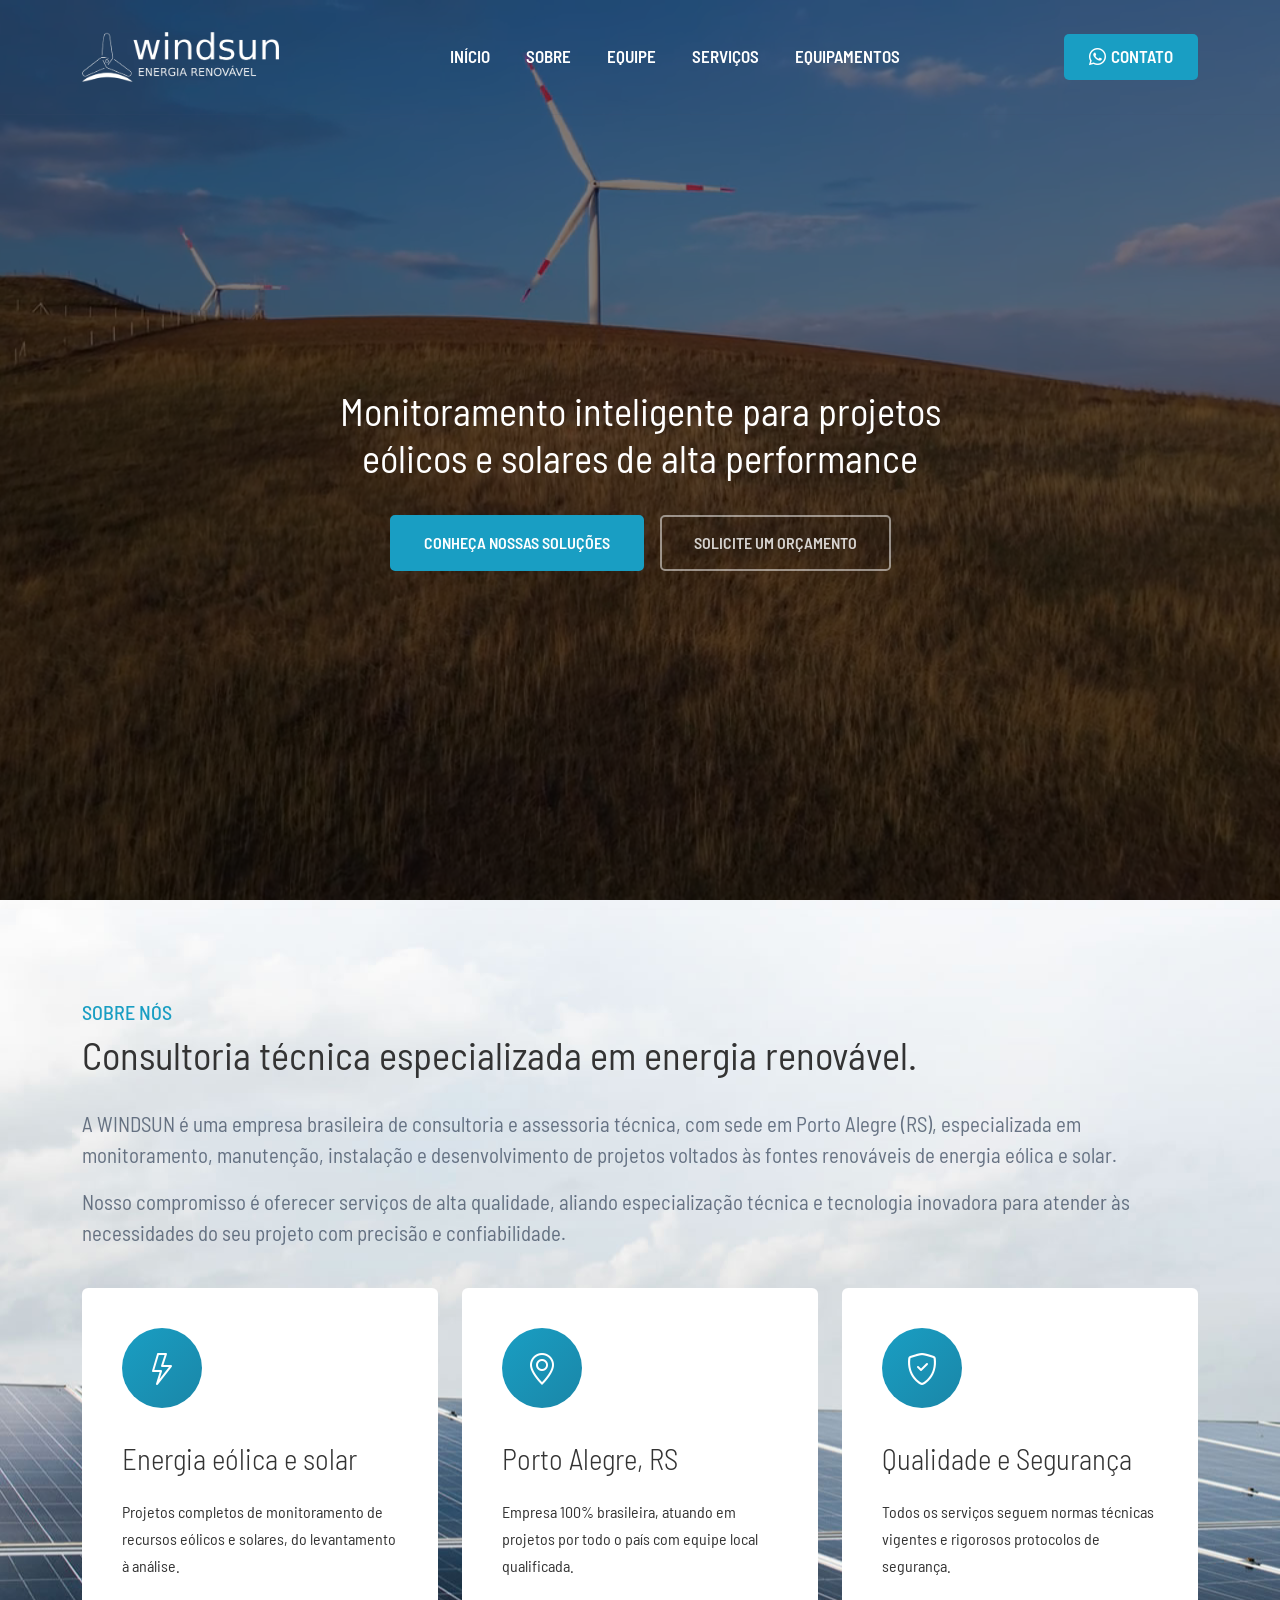
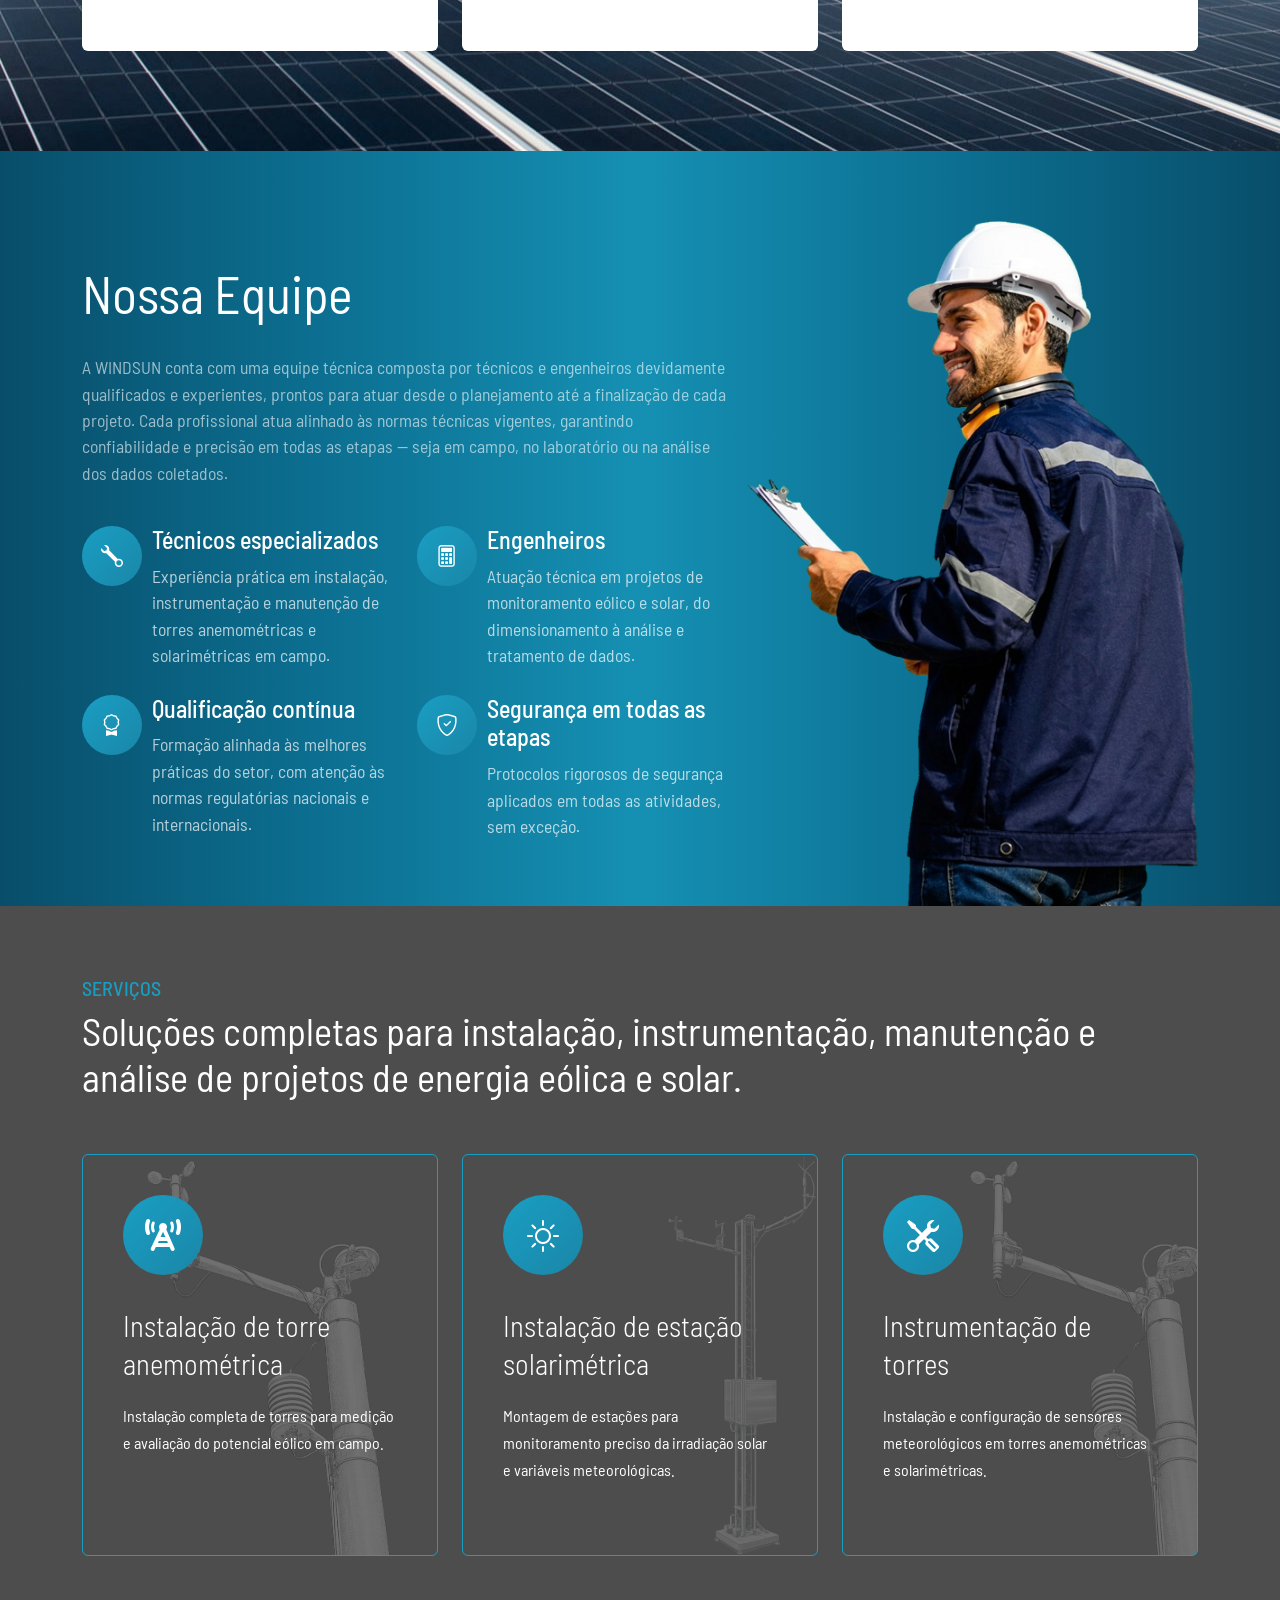
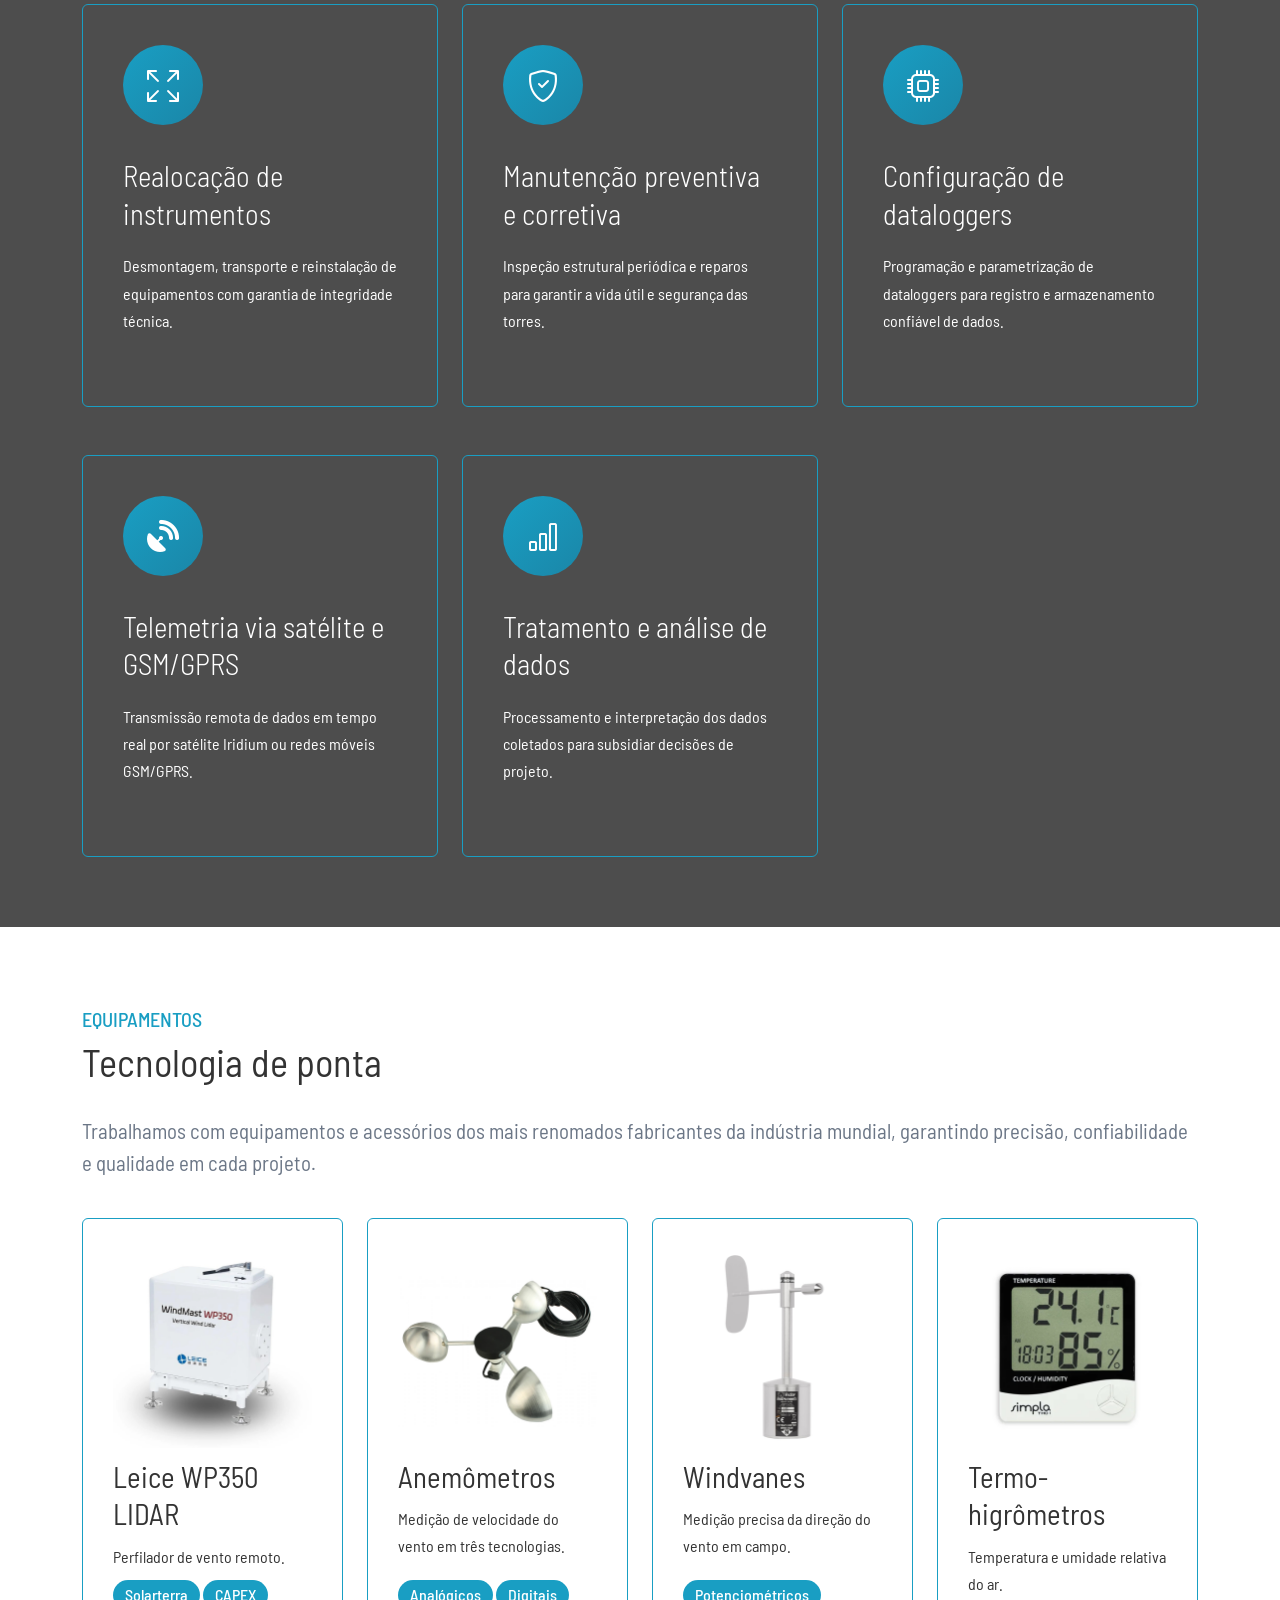
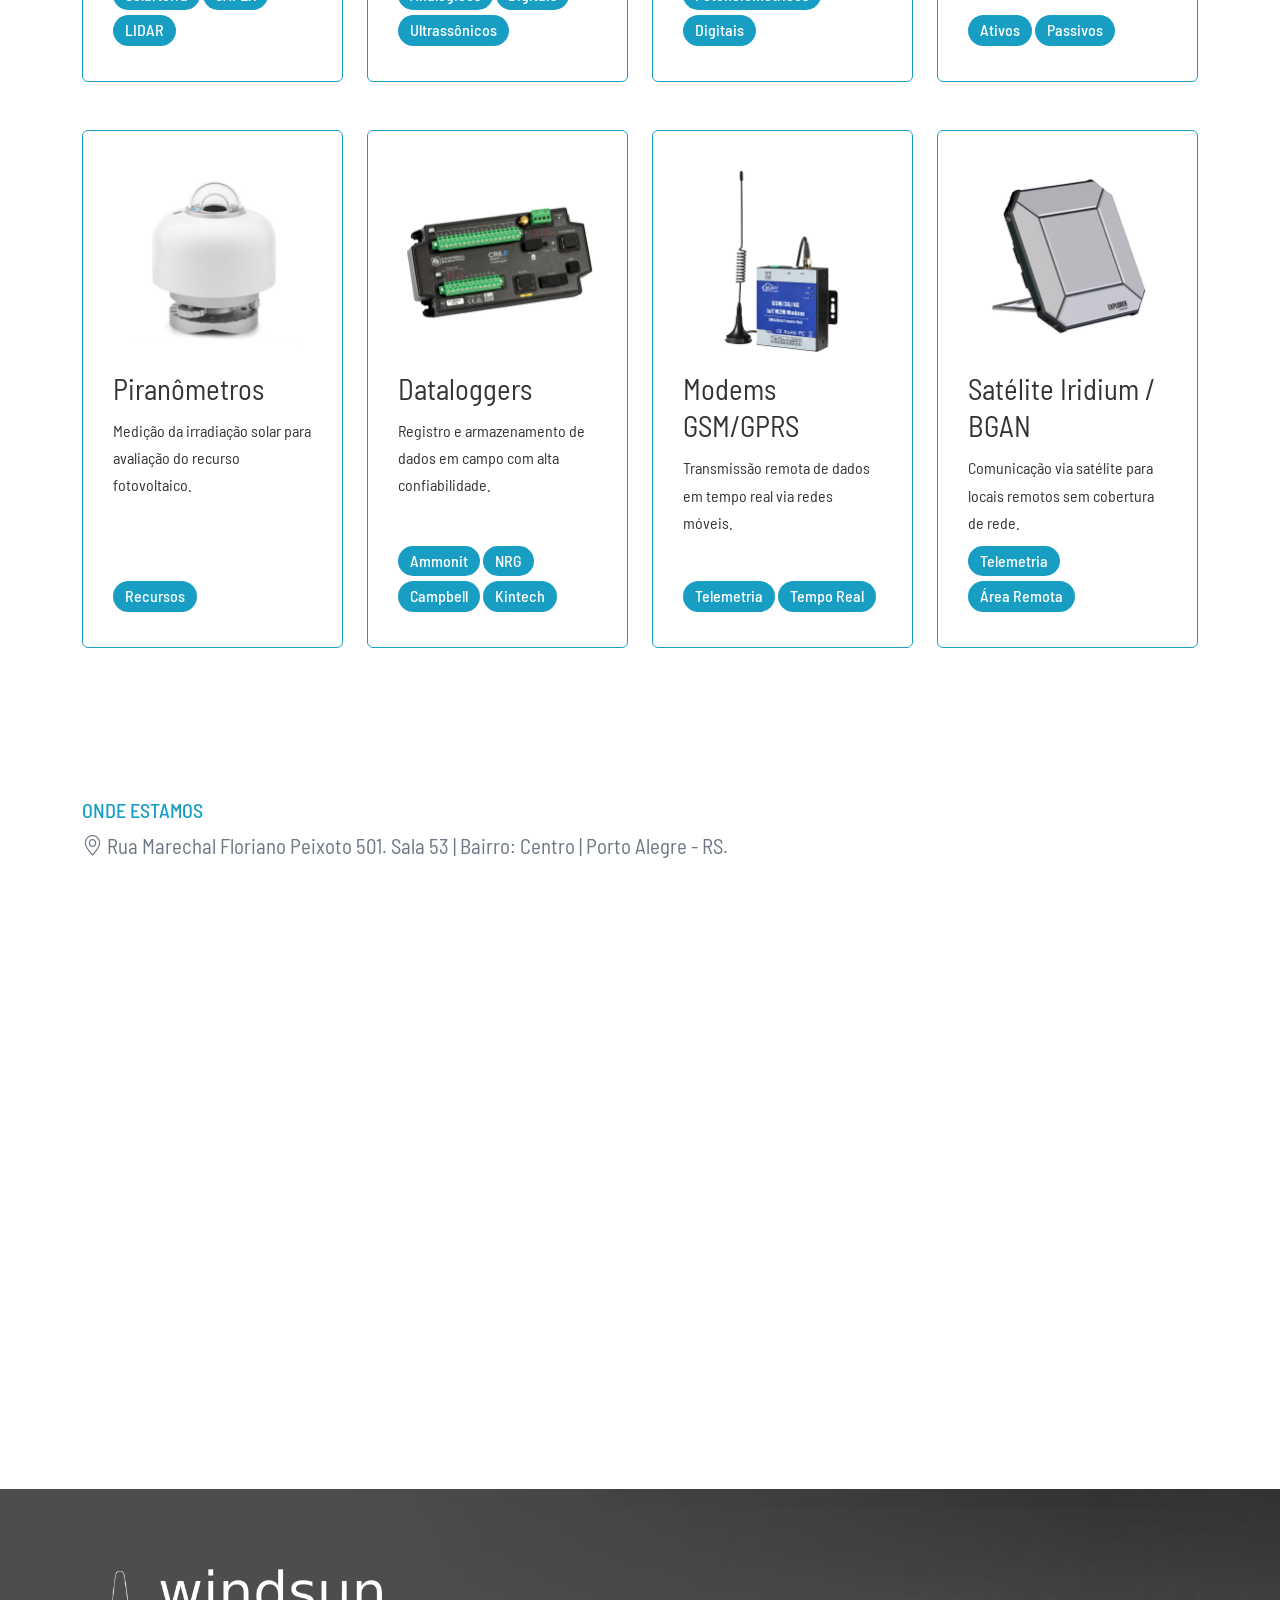
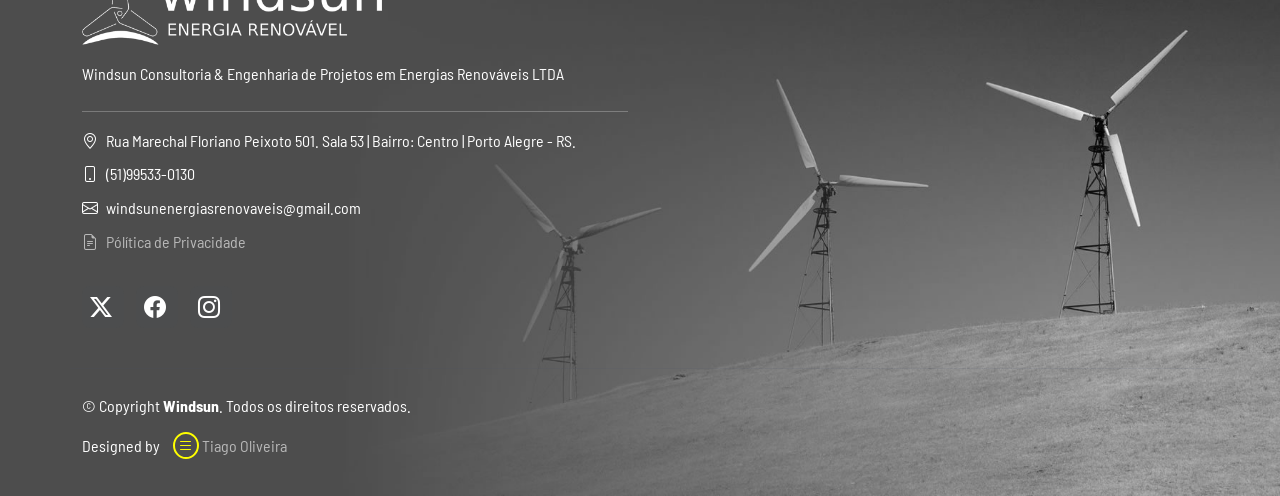
==== commit 7a1cc955: "aswerajt" ====
--- a/index.html
+++ b/index.html
@@ -66,8 +66,8 @@
         </ul>
         <i class="mobile-nav-toggle d-xl-none bi bi-list"></i>
       </nav>
-      <a class="btn-getstarted glightbox-external" href="atendimento.html"
-        data-glightbox="type: external; width:85vw; height:85vh"><i class="bi bi-whatsapp"></i> Contato</a>
+      <a class="btn-getstarted glightbox-external" href="contato.html"
+        data-glightbox="type: external; width:60vw; height:60vh"><i class="bi bi-whatsapp"></i> Contato</a>
     </div>
   </header>
 
@@ -97,7 +97,7 @@
                 de alta performance</h1>
               <!-- <h3 data-aos="fade-up" data-aos-delay="200">Cultos todas as quartas (20h) e domingos (18h).</h3> -->
               <div class="hero-buttons pt-4" data-aos="fade-up" data-aos-delay="300">
-                <a href="#servicos" class="btn btn-primary">Conheça nossas soluções</a>
+                <a href="#sobre" class="btn btn-primary">Conheça nossas soluções</a>
                 <a href="https://wa.me/#" class="btn btn-outline" target="_blank">Solicite um orçamento</a>
               </div>
             </div>
@@ -690,19 +690,18 @@
         <div class="col-lg-6 col-md-6 footer-info">
 
           <img src="assets/img/logo-white.png" class="img-fluid pb-3" style="max-width: 300px;" />
-          <p>Windsun Consultoria & Engenharia de Projetos em Energias Renovaveis LTDA</p>
+          <p>Windsun Consultoria & Engenharia de Projetos em Energias Renováveis LTDA</p>
           <hr />
-          <p><i class="bi bi-geo-alt"></i> Rua Marechal Floriano Peixoto 501. Sala 53 | Bairro: Centro | Porto Alegre -
-            RS.</p>
+          <p><i class="bi bi-geo-alt"></i> Rua Marechal Floriano Peixoto 501. Sala 53 | Bairro: Centro | Porto Alegre - RS.</p>
           <p><i class="bi bi-phone"></i> (51)99533-0130</p>
           <p><i class="bi bi-envelope"></i> windsunenergiasrenovaveis@gmail.com</p>
+          <p><a href="#"><i class="bi bi-file-earmark-text"></i> Pólítica de Privacidade</a></p>
 
 
           <div class="social-links d-flex mt-4">
             <a href="#" aria-label="Twitter"><i class="bi bi-twitter-x"></i></a>
             <a href="#" aria-label="Facebook"><i class="bi bi-facebook"></i></a>
-            <a href="https://www.instagram.com/windsunenergiasrenovaveis" aria-label="Instagram" target="_blank"><i
-                class="bi bi-instagram"></i></a>
+            <a href="https://www.instagram.com/windsunenergiasrenovaveis" aria-label="Instagram" target="_blank"><i class="bi bi-instagram"></i></a>
           </div>
         </div>
 
@@ -729,7 +728,7 @@
       <div class="row gy-3">
         <div class="col-md-6 order-2 order-md-1">
           <div class="copyright">
-            <p>© <span>Copyright</span> <strong class="sitename">Windsun</strong>. Todos os direitos reservados. <a href="#" class="ps-4"><i class="bi bi-file-earmark-text"></i> Política de privacidade</a></p>
+            <p>© <span>Copyright</span> <strong class="sitename">Windsun</strong>. Todos os direitos reservados.</p>
             <p class="pt-2">Designed by <a href="https://tioliveira.com.br/" target="_blank"><i class="bi bi-list tioliveira"></i> Tiago Oliveira</a></p>
 
             <div class="credits hide">
--- a/assets/css/main.css
+++ b/assets/css/main.css
@@ -644,12 +644,13 @@
   background: url(../img/bg-footer1.jpg) no-repeat center right;
   background-size: cover;
   font-size: 14px;
-  padding: 60px 0 30px;
+  padding: 80px 0 30px;
   position: relative;
 }
 
 .footer p {
   font-size: 1rem !important;
+  padding-bottom: 8px;
 }
 
 .footer a {
@@ -668,6 +669,11 @@
 .footer i {
   margin-right: 5px;
 }
+
+.footer .tioliveira {
+  margin-right: 0px !important;
+}
+
 
 .footer .footer-info .logo {
   line-height: 1;
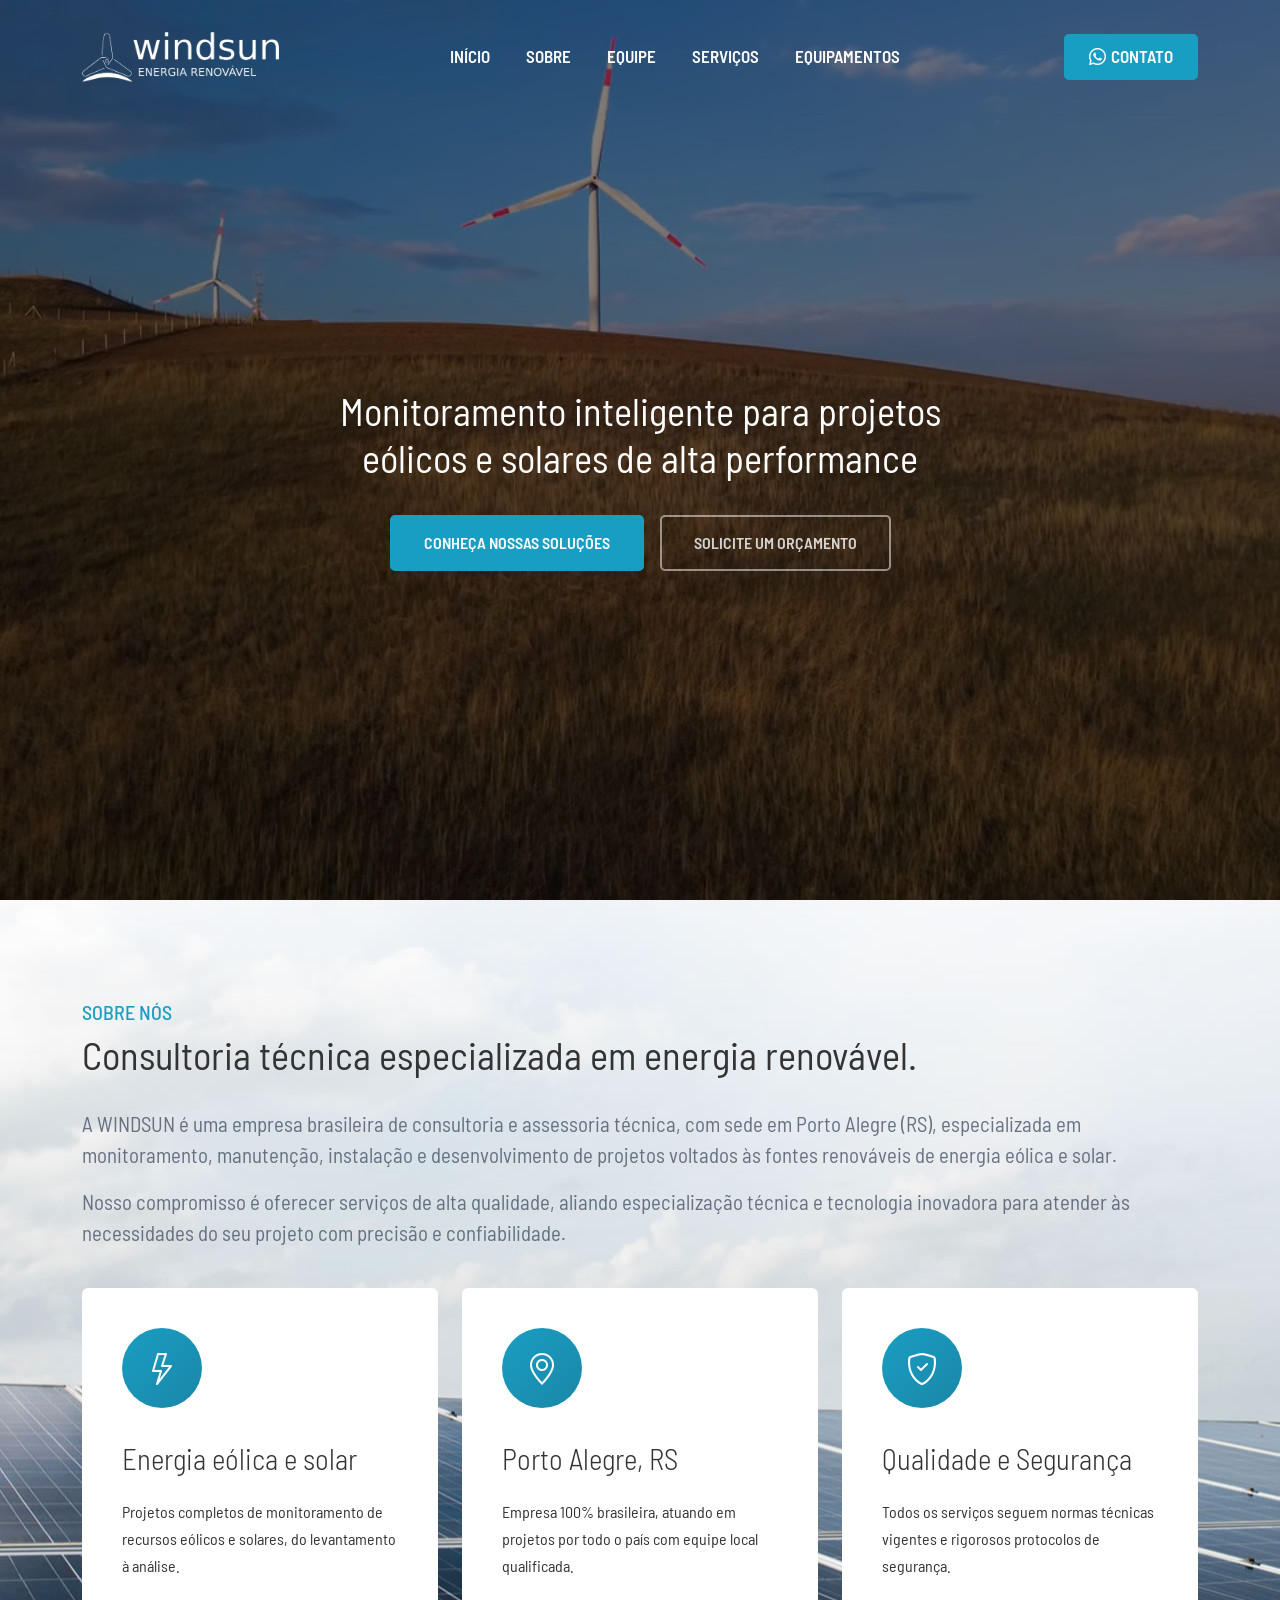
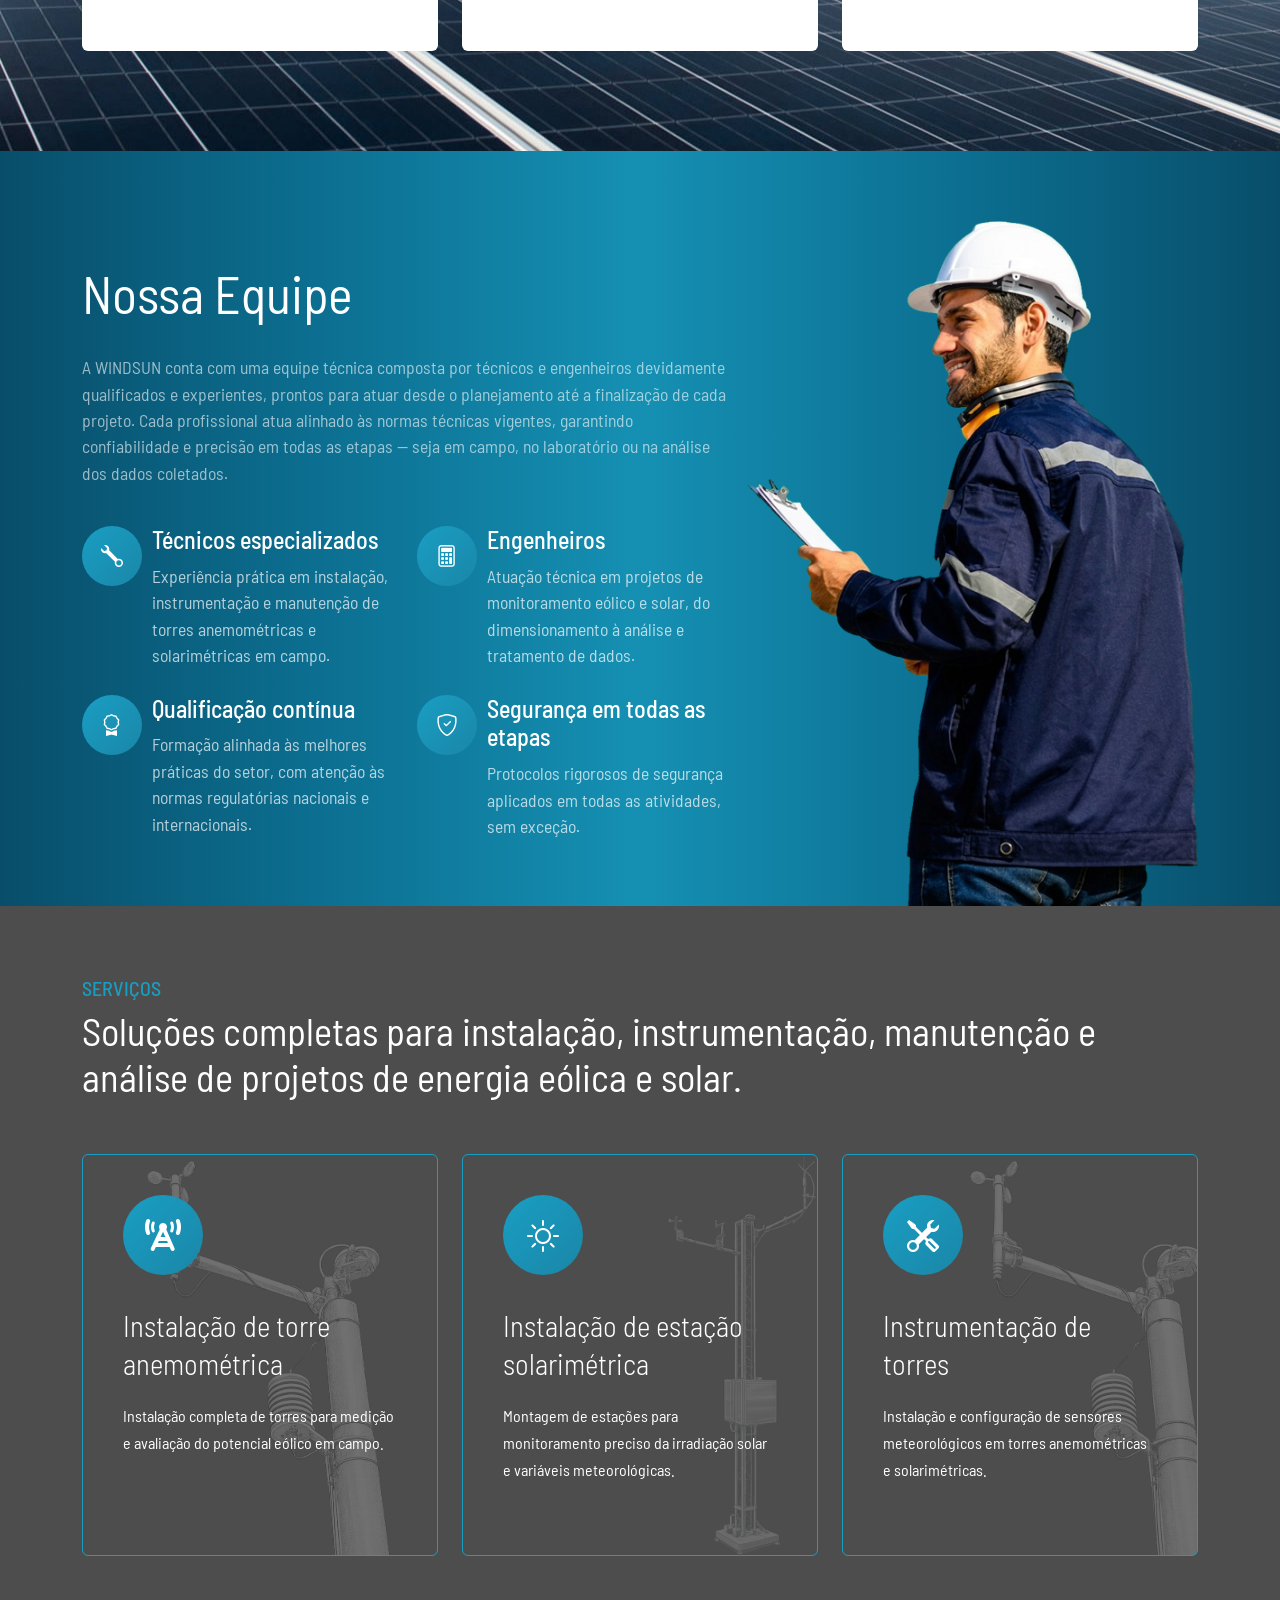
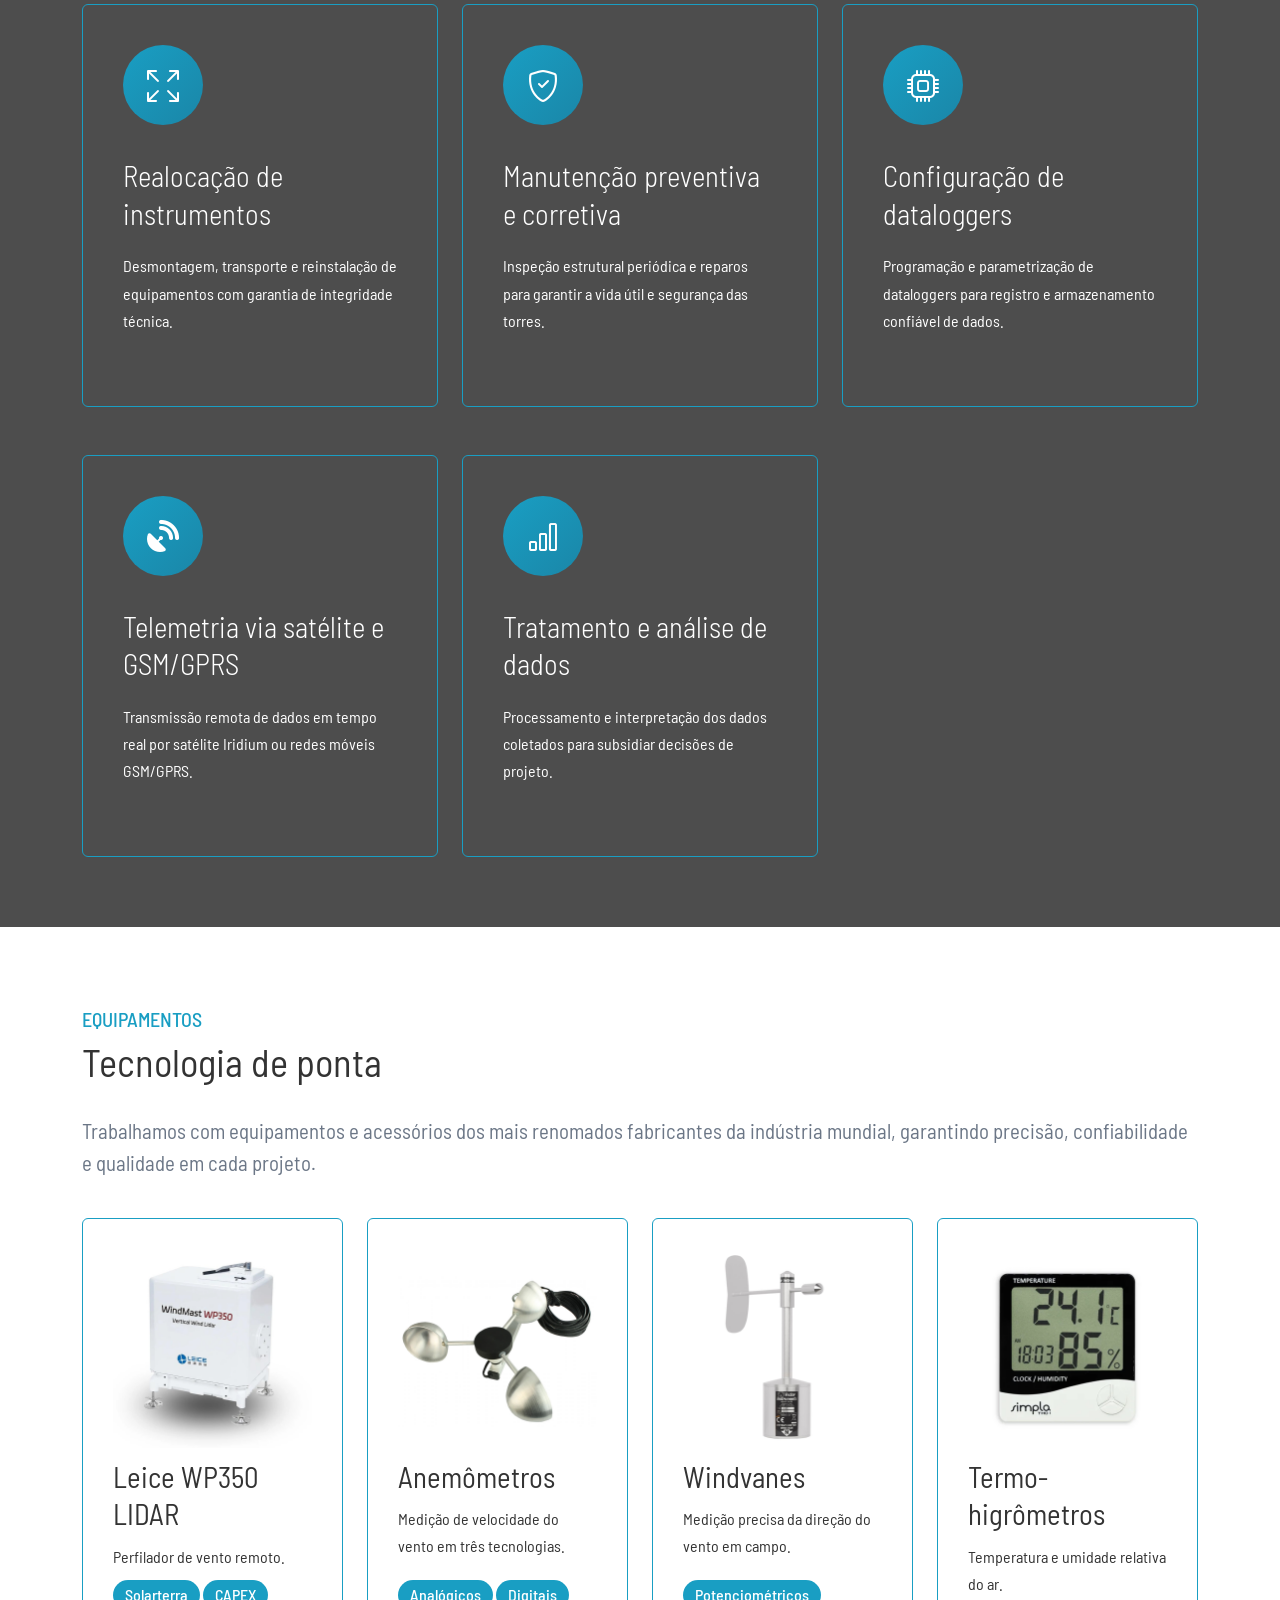
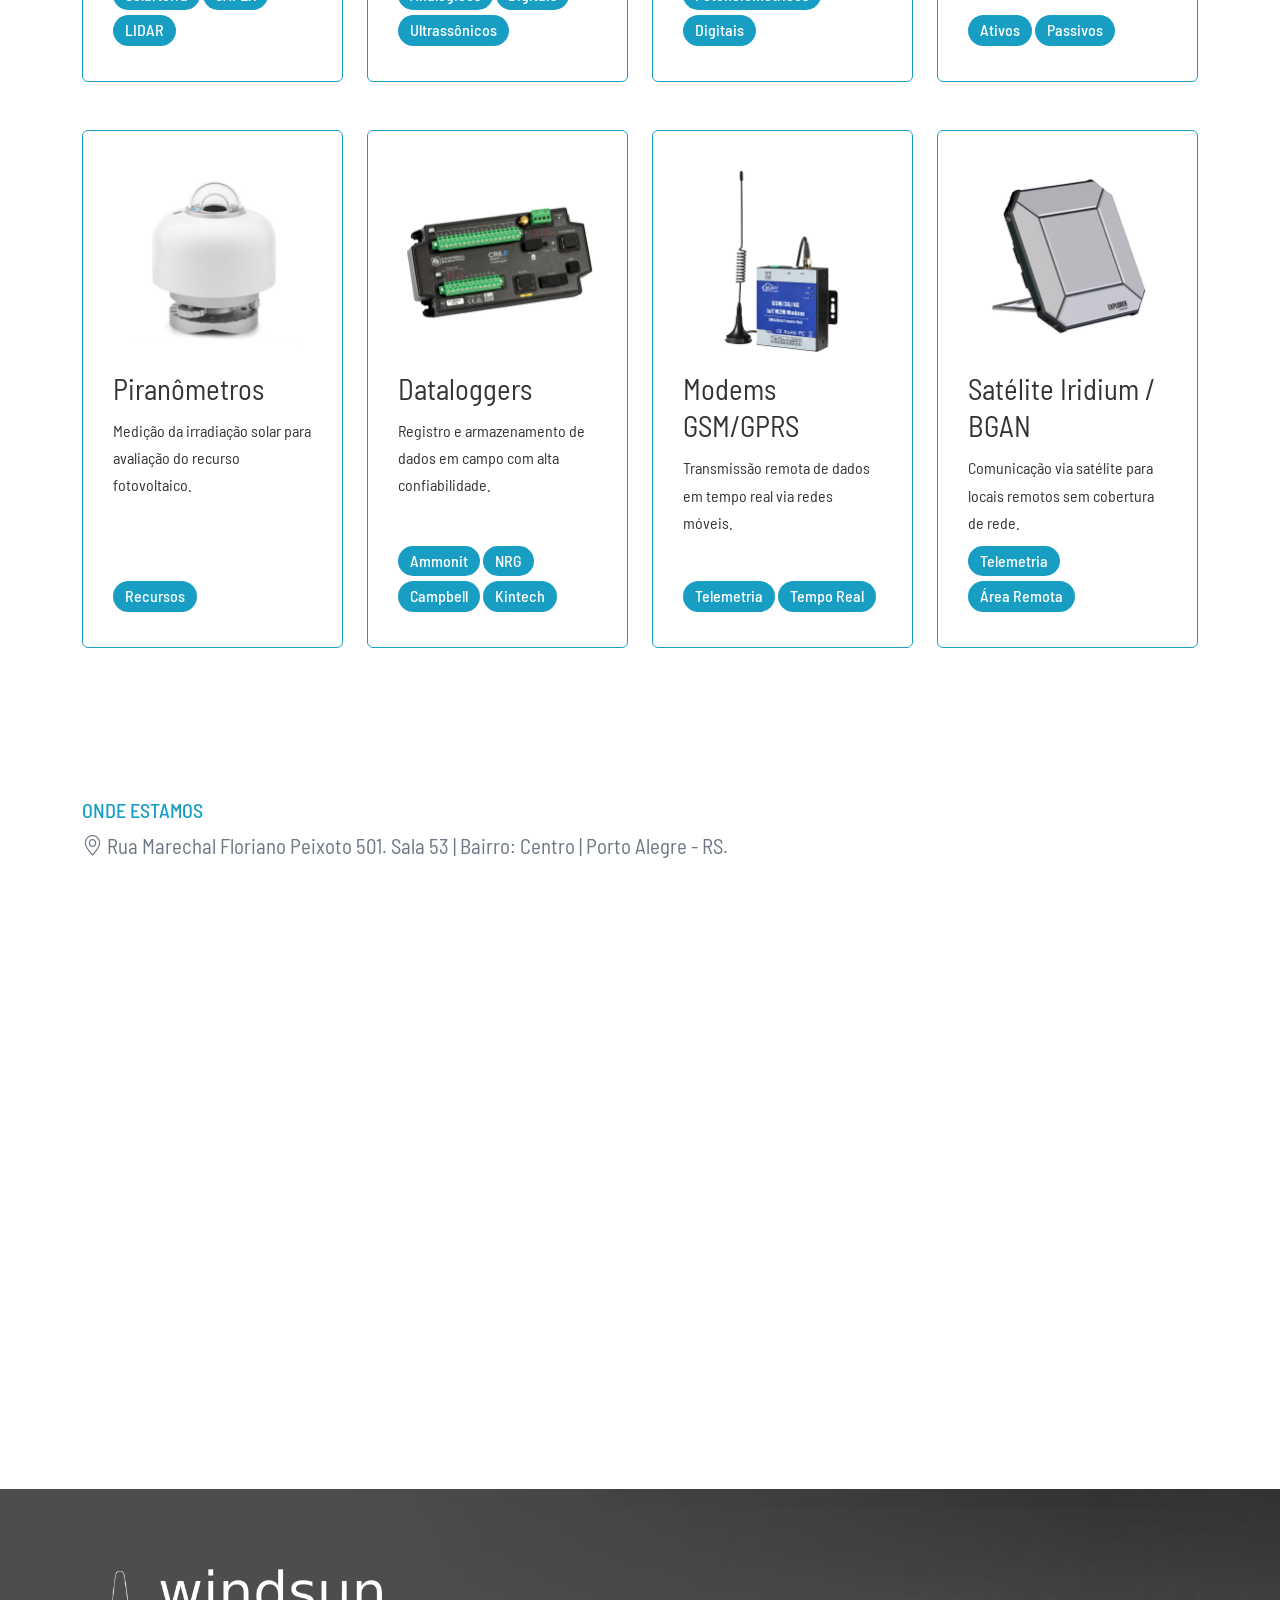
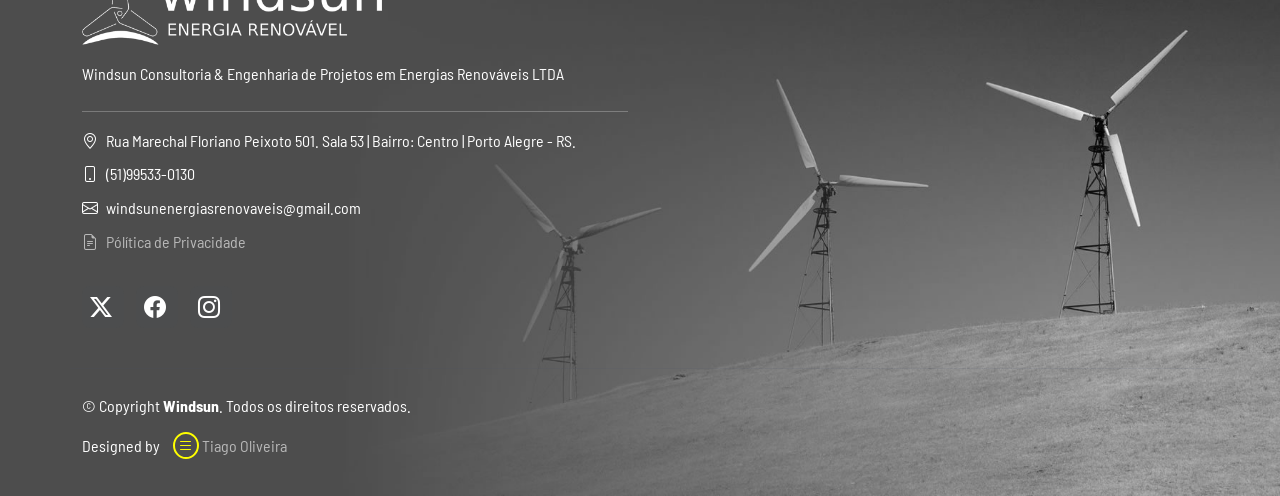
==== commit 4ae16922: "apresentacao001" ====
--- a/index.html
+++ b/index.html
@@ -36,11 +36,11 @@
   <link rel="stylesheet" href="https://cdnjs.cloudflare.com/ajax/libs/font-awesome/6.5.0/css/all.min.css">
 
   <!-- =======================================================
-  * Template Name: Orbit
-  * Template URL: https://bootstrapmade.com/orbit-bootstrap-template/
+  * Template Name: 
+  * Template URL: 
   * Updated: Jan 13 2026 with Bootstrap v5.3.8
-  * Author: BootstrapMade.com
-  * License: https://bootstrapmade.com/license/
+  * Author: Tiago Oliveira
+  * License: 
   ======================================================== -->
 </head>
 
@@ -66,8 +66,7 @@
         </ul>
         <i class="mobile-nav-toggle d-xl-none bi bi-list"></i>
       </nav>
-      <a class="btn-getstarted glightbox-external" href="contato.html"
-        data-glightbox="type: external; width:60vw; height:60vh"><i class="bi bi-whatsapp"></i> Contato</a>
+      <a class="btn-getstarted glightbox-external" href="contato.html" data-glightbox="type:external; width:90%; height:600px"><i class="bi bi-whatsapp"></i> Contato</a>
     </div>
   </header>
 
--- a/assets/css/main.css
+++ b/assets/css/main.css
@@ -1,14 +1,13 @@
 /**
 * Template Name: Orbit
-* Template URL: https://bootstrapmade.com/orbit-bootstrap-template/
+* Template URL: 
 * Updated: Jan 13 2026 with Bootstrap v5.3.8
-* Author: BootstrapMade.com
-* License: https://bootstrapmade.com/license/
+* Author: Tiago Oliveira
 */
 
 /*--------------------------------------------------------------
 # Font & Color Variables
-# Help: https://bootstrapmade.com/color-system/
+# Help: 
 --------------------------------------------------------------*/
 /* Fonts */
 :root {
@@ -4077,7 +4076,7 @@
   flex-direction: column;
   padding: 48px;
   background: var(--accent-color);
-  border-radius: 24px;
+  /* border-radius: 24px; */
   color: var(--contrast-color);
   position: relative;
   overflow: hidden;
@@ -4100,7 +4099,7 @@
 }
 
 .contact .info-panel .panel-header {
-  margin-bottom: 40px;
+  margin-bottom: 0px;
 }
 
 .contact .info-panel .panel-header .section-badge {
@@ -4234,7 +4233,7 @@
 }
 
 .contact .info-panel .social-connect {
-  margin-top: auto;
+  margin-top: 0px;
   display: flex;
   align-items: center;
   gap: 16px;
@@ -4255,7 +4254,7 @@
   width: 40px;
   height: 40px;
   /* background: color-mix(in srgb, var(--contrast-color) 15%, transparent); */
-  background: var(--accent2-color);
+  background: var(--accent-color);
   border-radius: 50%;
   display: flex;
   align-items: center;
@@ -6689,10 +6688,16 @@
   text-transform: uppercase; 
 }
 
+.gnext, .gprev {
+  display:none  
+}
+
 .tioliveira {
   color:yellow !important;
   border:2px yellow solid;
   border-radius: 50%;
   padding: 2px 3px;
   margin-left: 10px;
-}+}
+
+
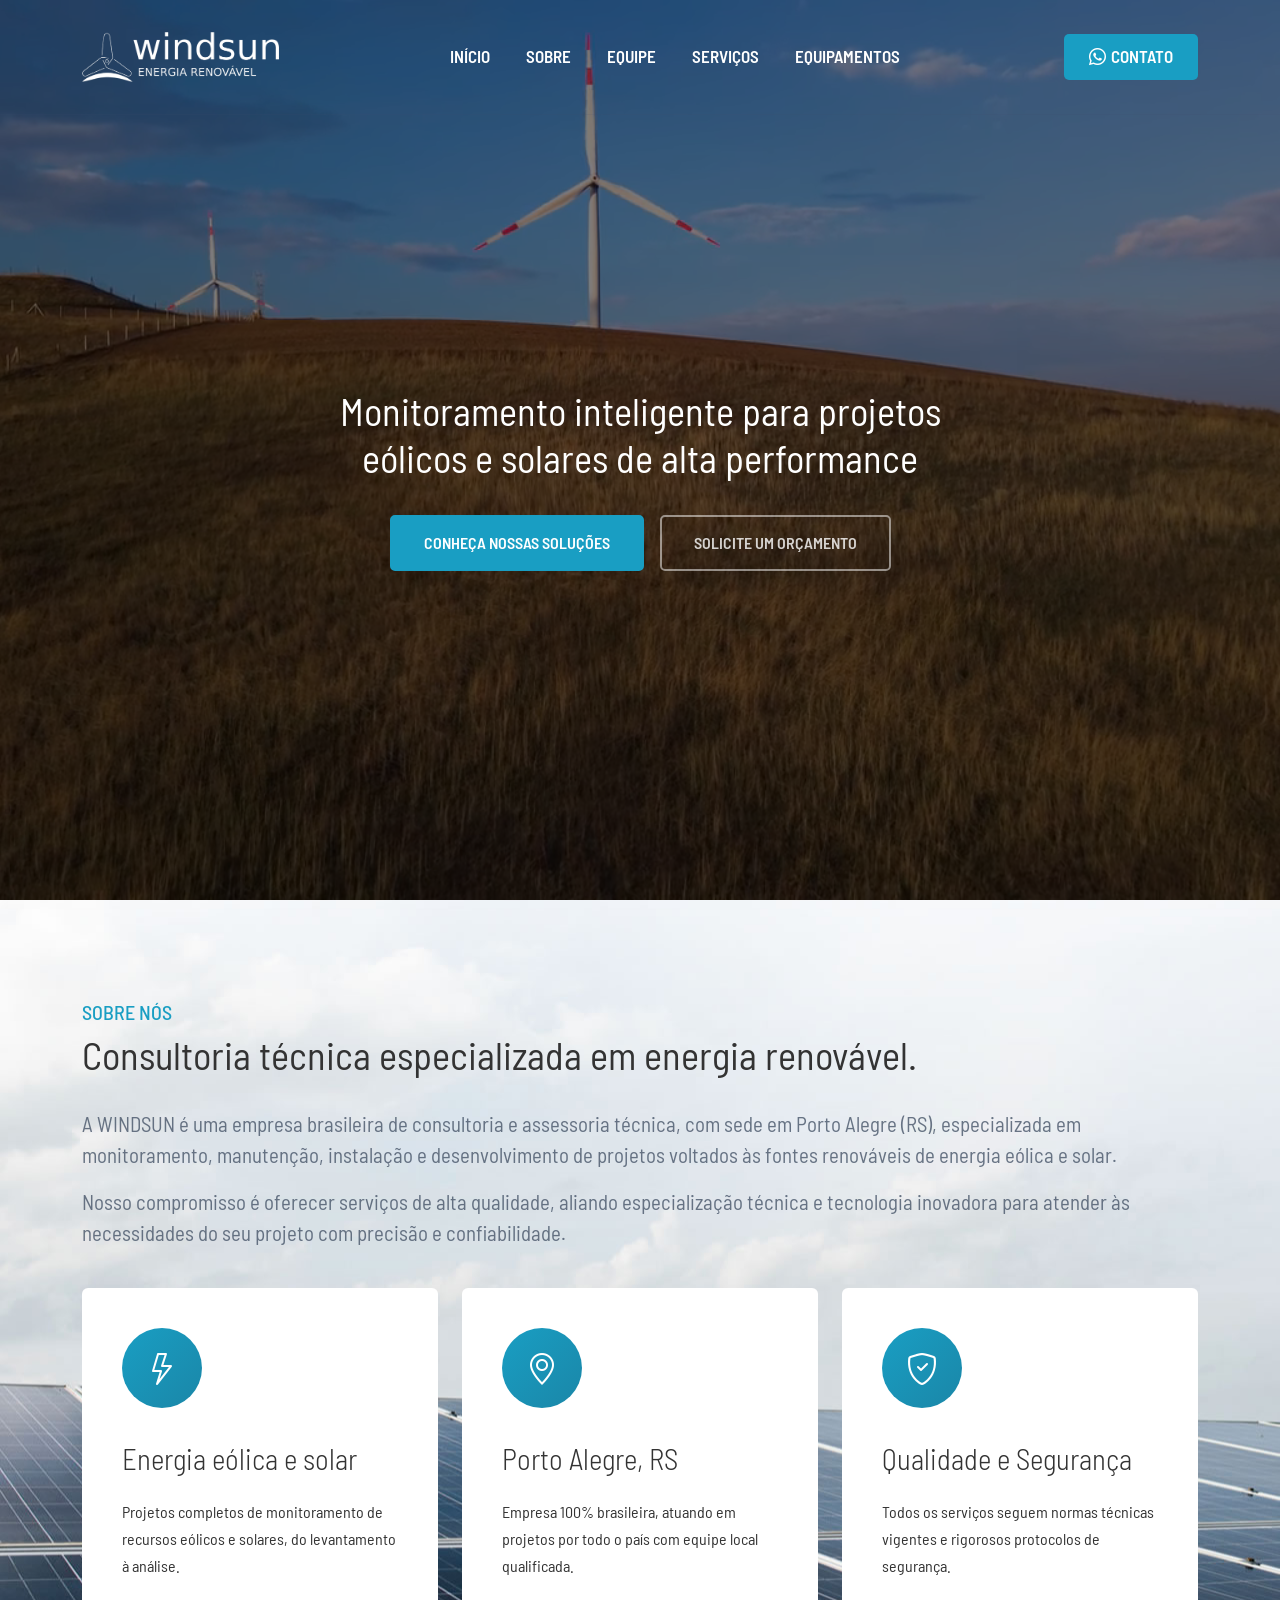
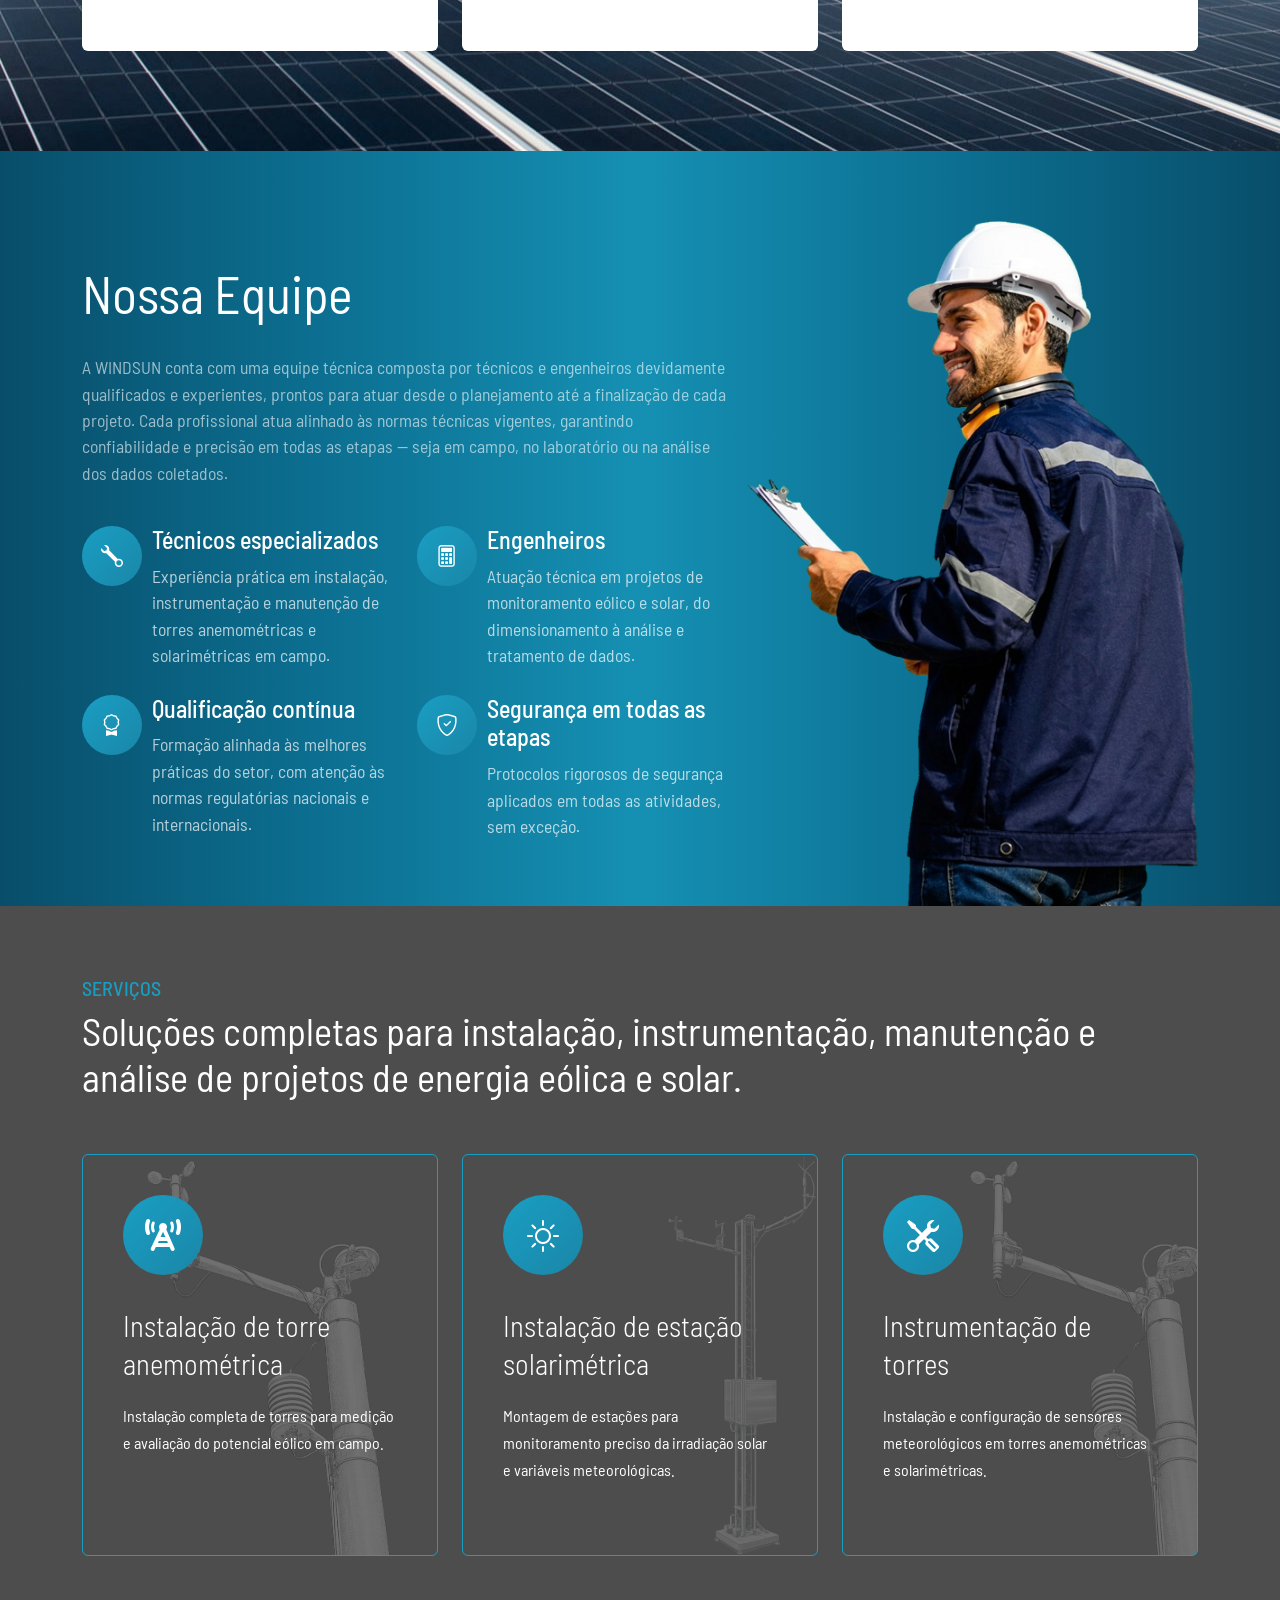
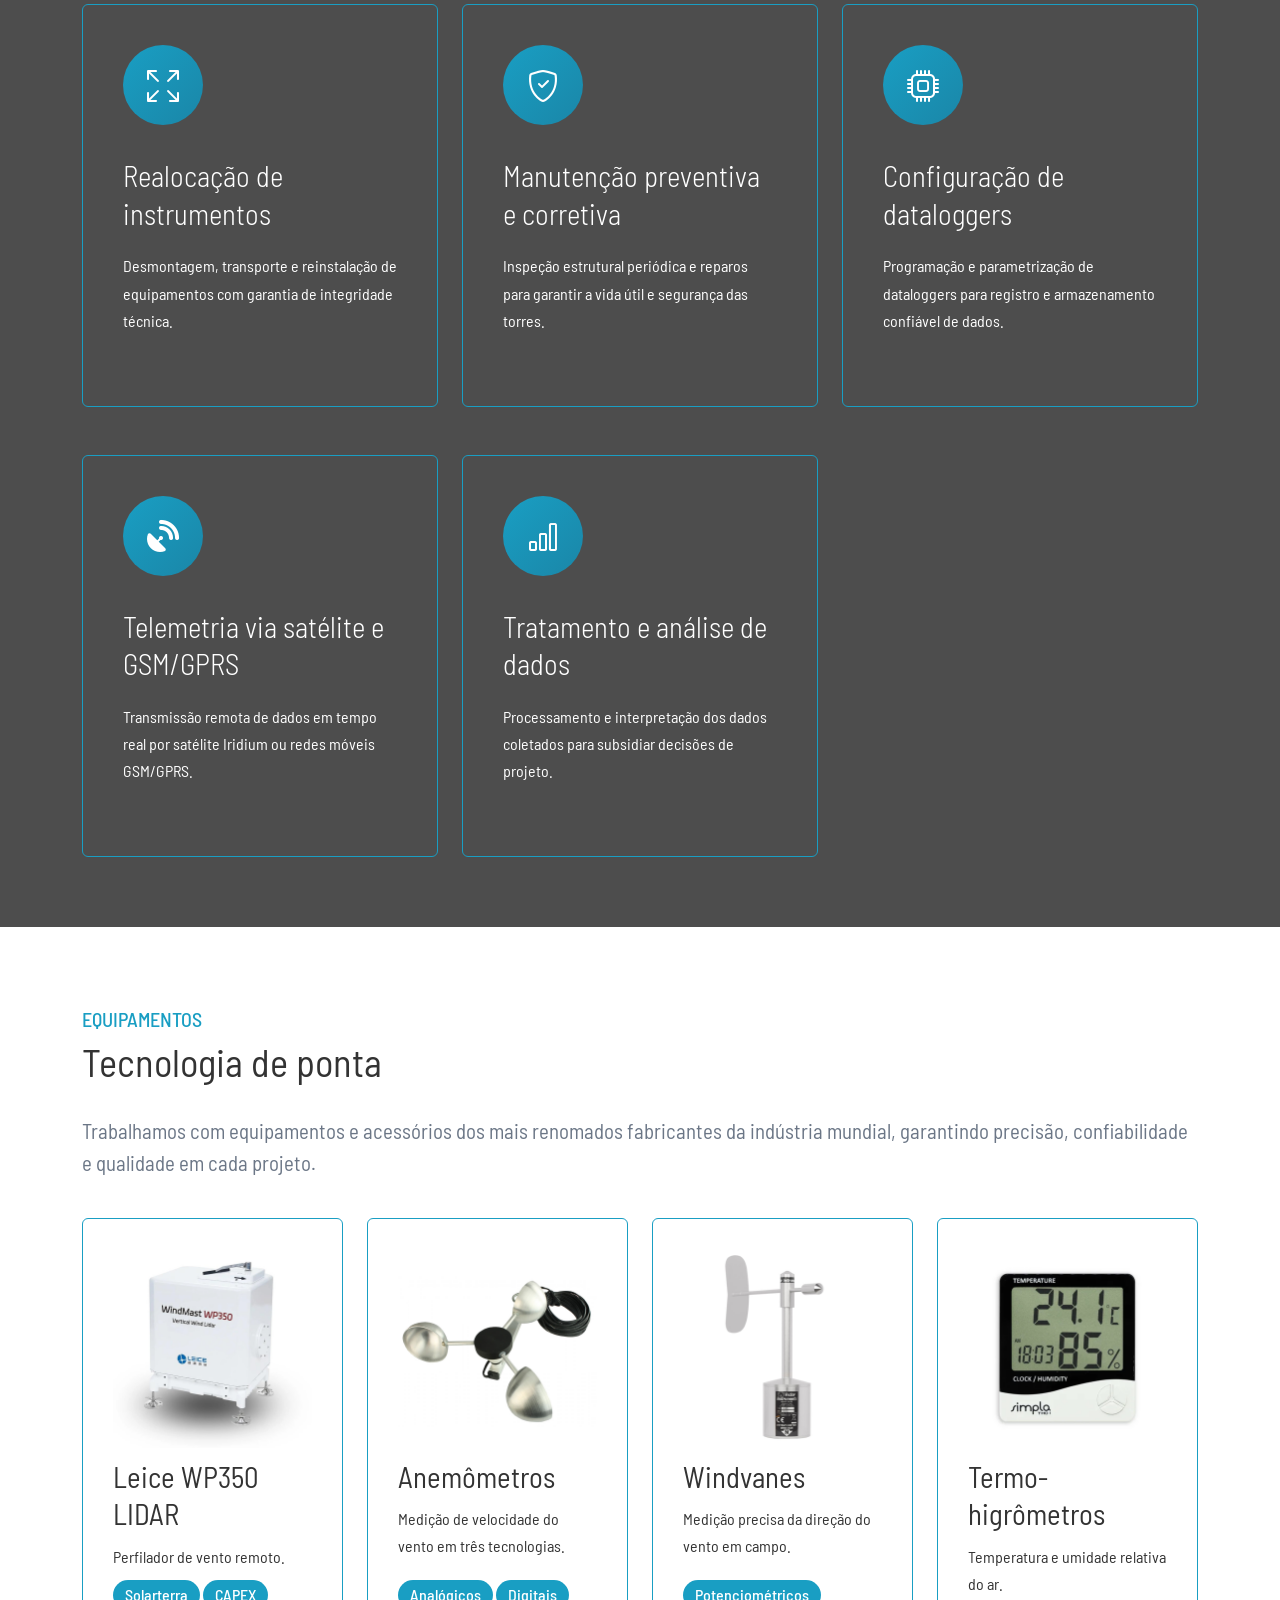
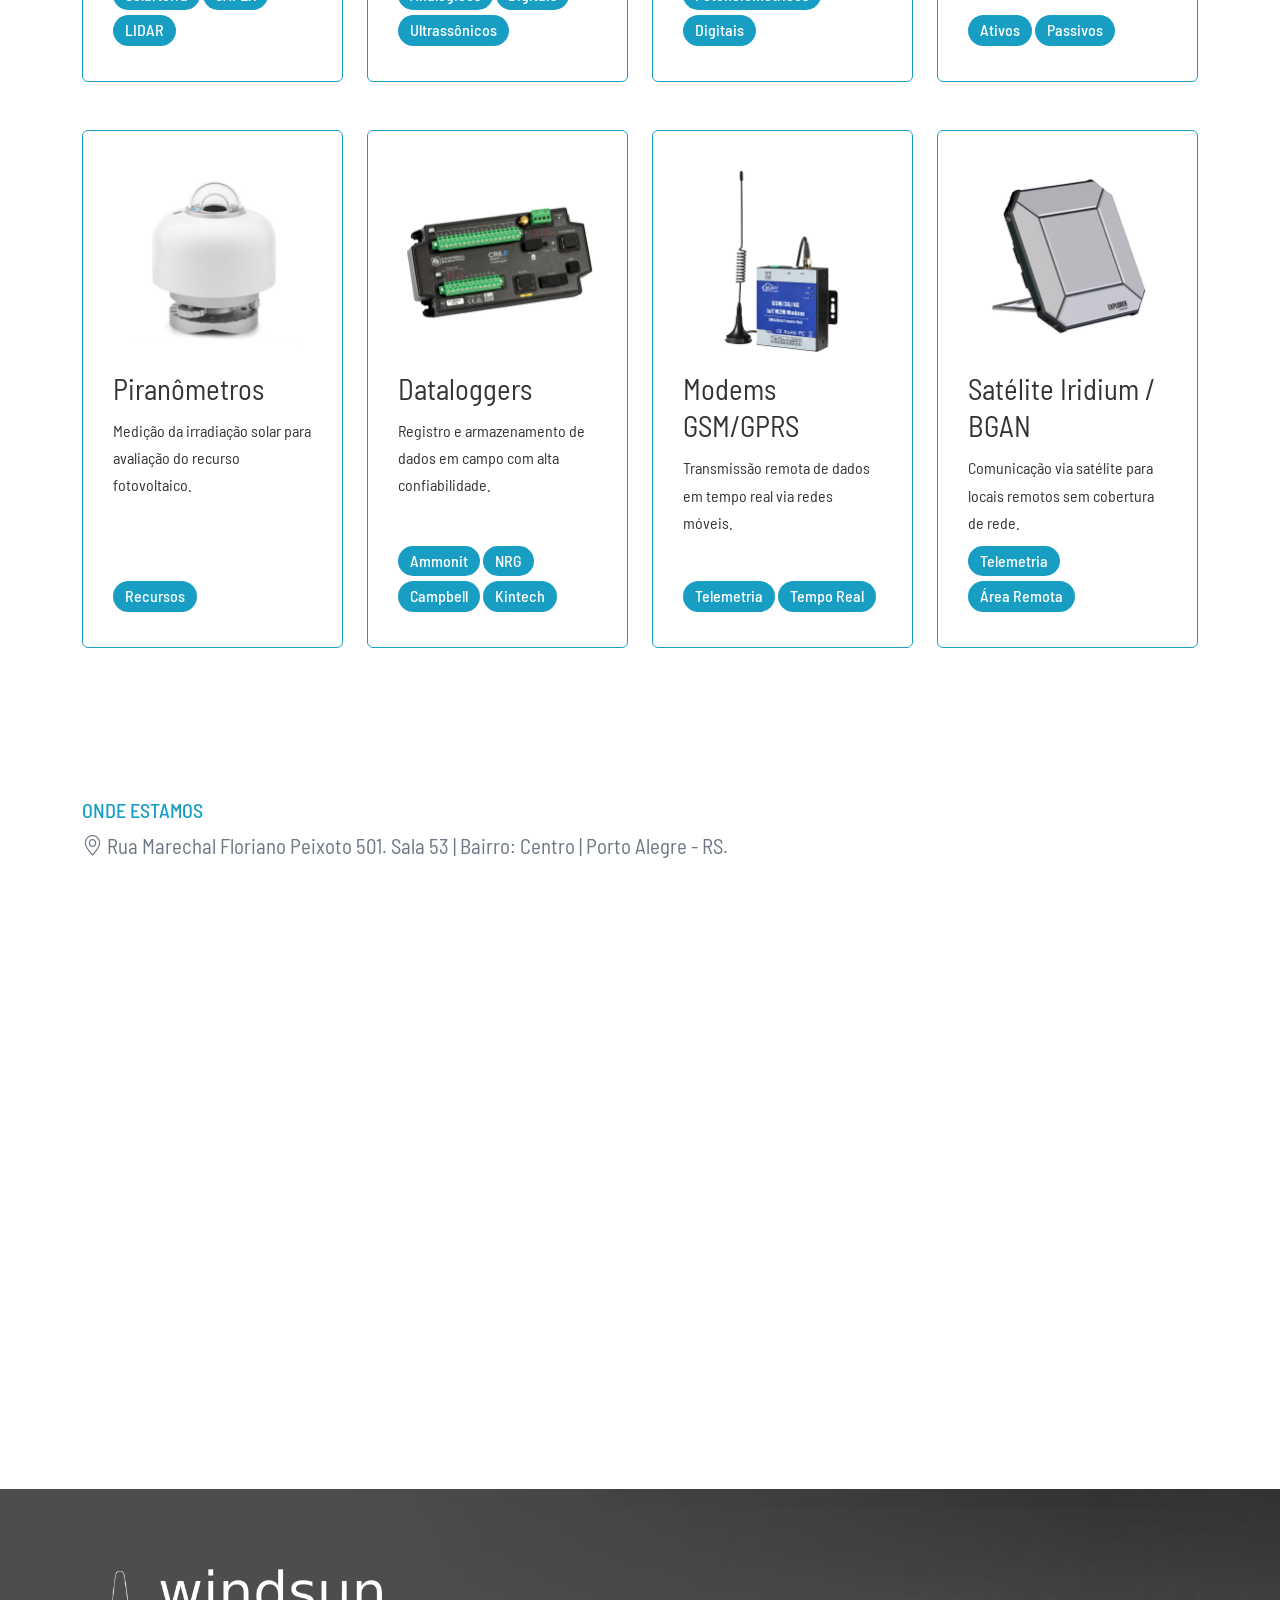
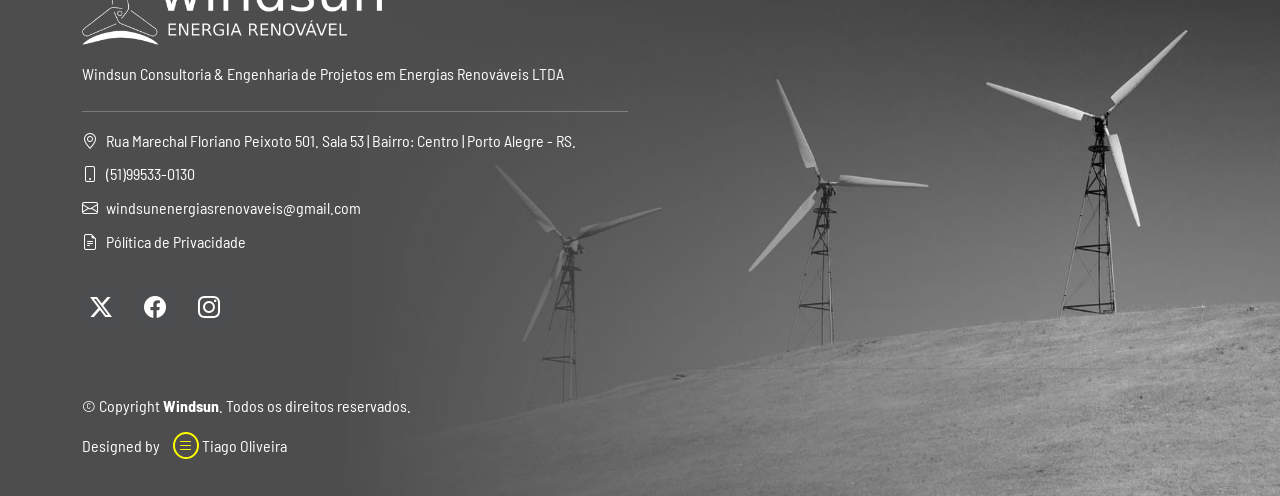
==== commit e7c38e75: "apresentacao001.1" ====
--- a/index.html
+++ b/index.html
@@ -731,11 +731,7 @@
             <p class="pt-2">Designed by <a href="https://tioliveira.com.br/" target="_blank"><i class="bi bi-list tioliveira"></i> Tiago Oliveira</a></p>
 
             <div class="credits hide">
-              <!-- All the links in the footer should remain intact. -->
-              <!-- You can delete the links only if you've purchased the pro version. -->
-              <!-- Licensing information: https://bootstrapmade.com/license/ -->
-              <!-- Purchase the pro version with working PHP/AJAX contact form: [buy-url] -->
-              Designed by <a href="https://tioliveira.com.br/">Tiago Oliveira</a> | <a href="https://tioliveira.com.br/">DevTools</a>
+              <p>Designed by <a href="https://tioliveira.com.br/">Tiago Oliveira</a> | <a href="https://tioliveira.com.br/">DevTools</a></p>
             </div>
           </div>
           <div class="col-md-6 order-1 order-md-2 hide">
--- a/assets/css/main.css
+++ b/assets/css/main.css
@@ -12,11 +12,9 @@
 /* Fonts */
 :root {
   /* --default-font: "Inter", sans-serif; */
-
   --default-font: "Barlow Semi Condensed", sans-serif;
   --heading-font: "Barlow Semi Condensed", sans-serif;
   --nav-font: "Barlow Semi Condensed", sans-serif;;
-
 }
 
 /* Global Colors - The following color variables are used throughout the website. Updating them here will change the color scheme of the entire website */
@@ -653,7 +651,7 @@
 }
 
 .footer a {
-  color: #b8b8b8;
+  color: #fff;
 }
 .footer a:hover {
   color: #fff;
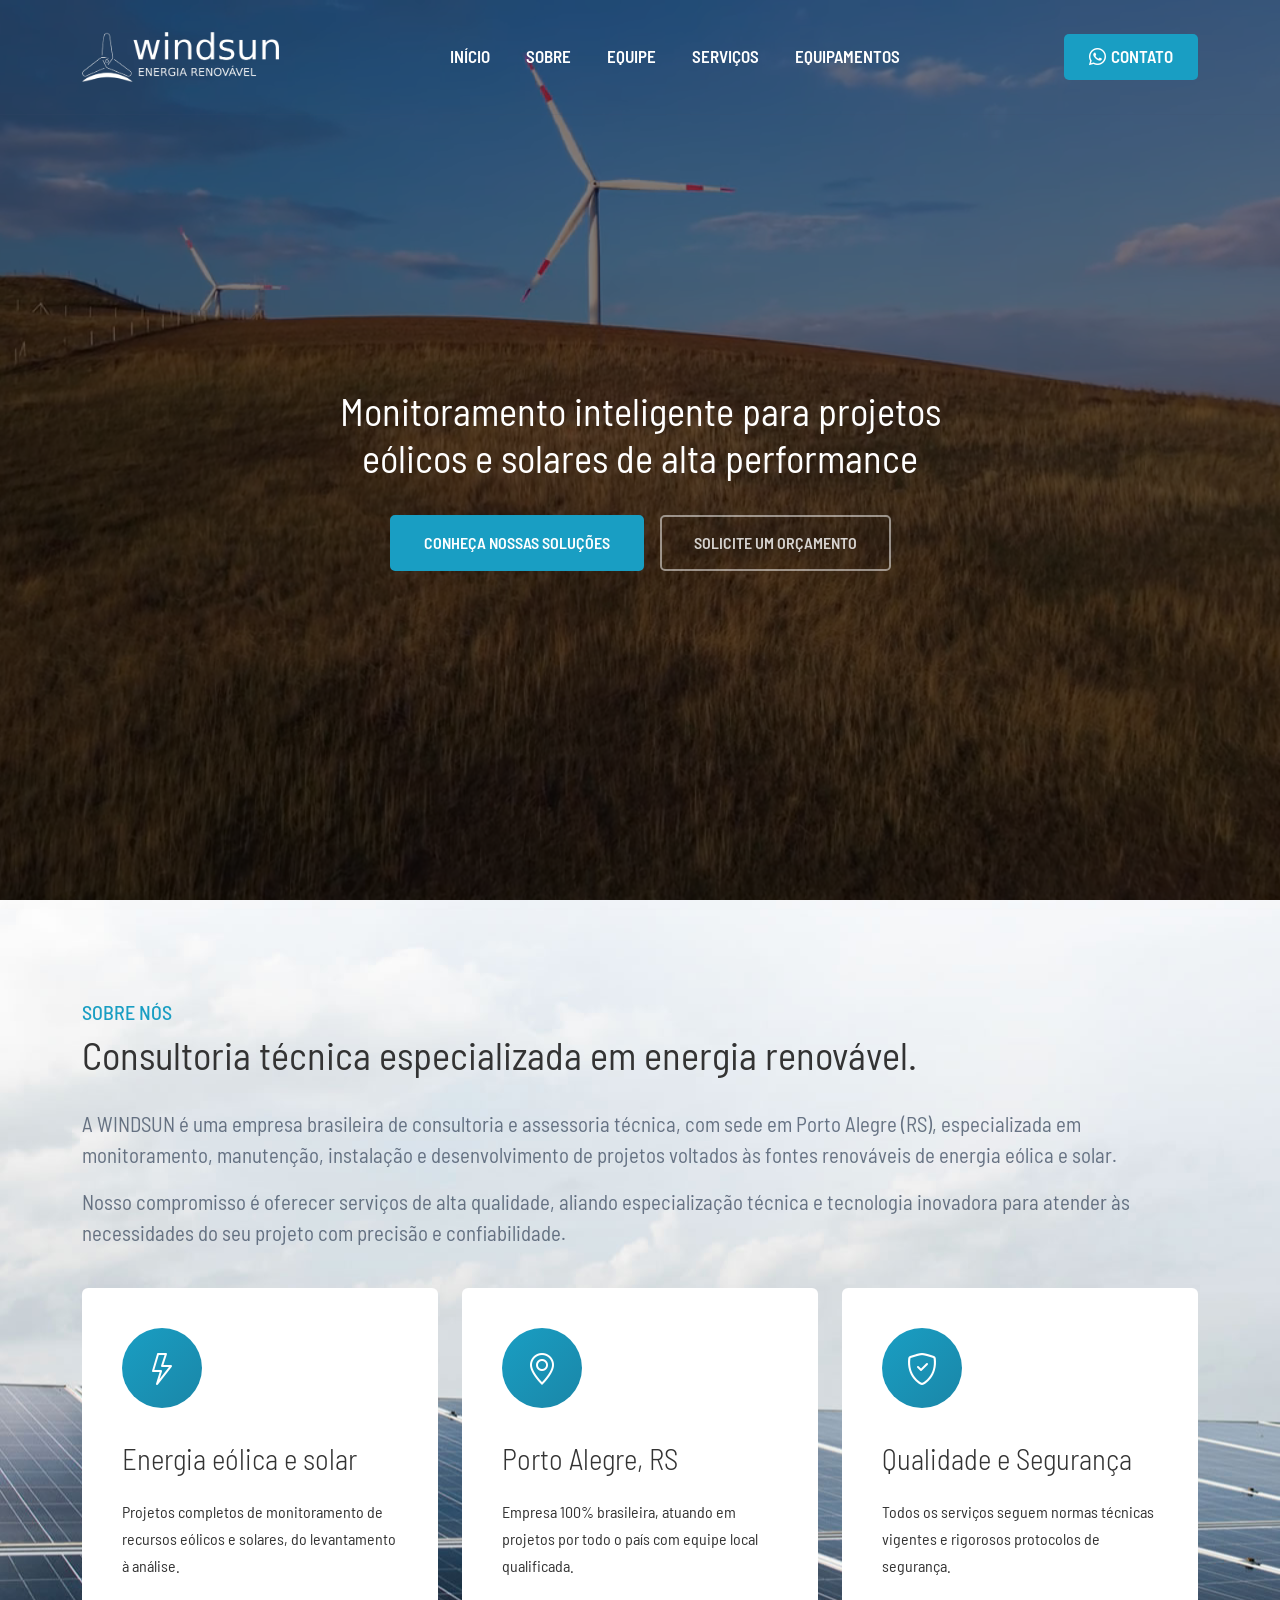
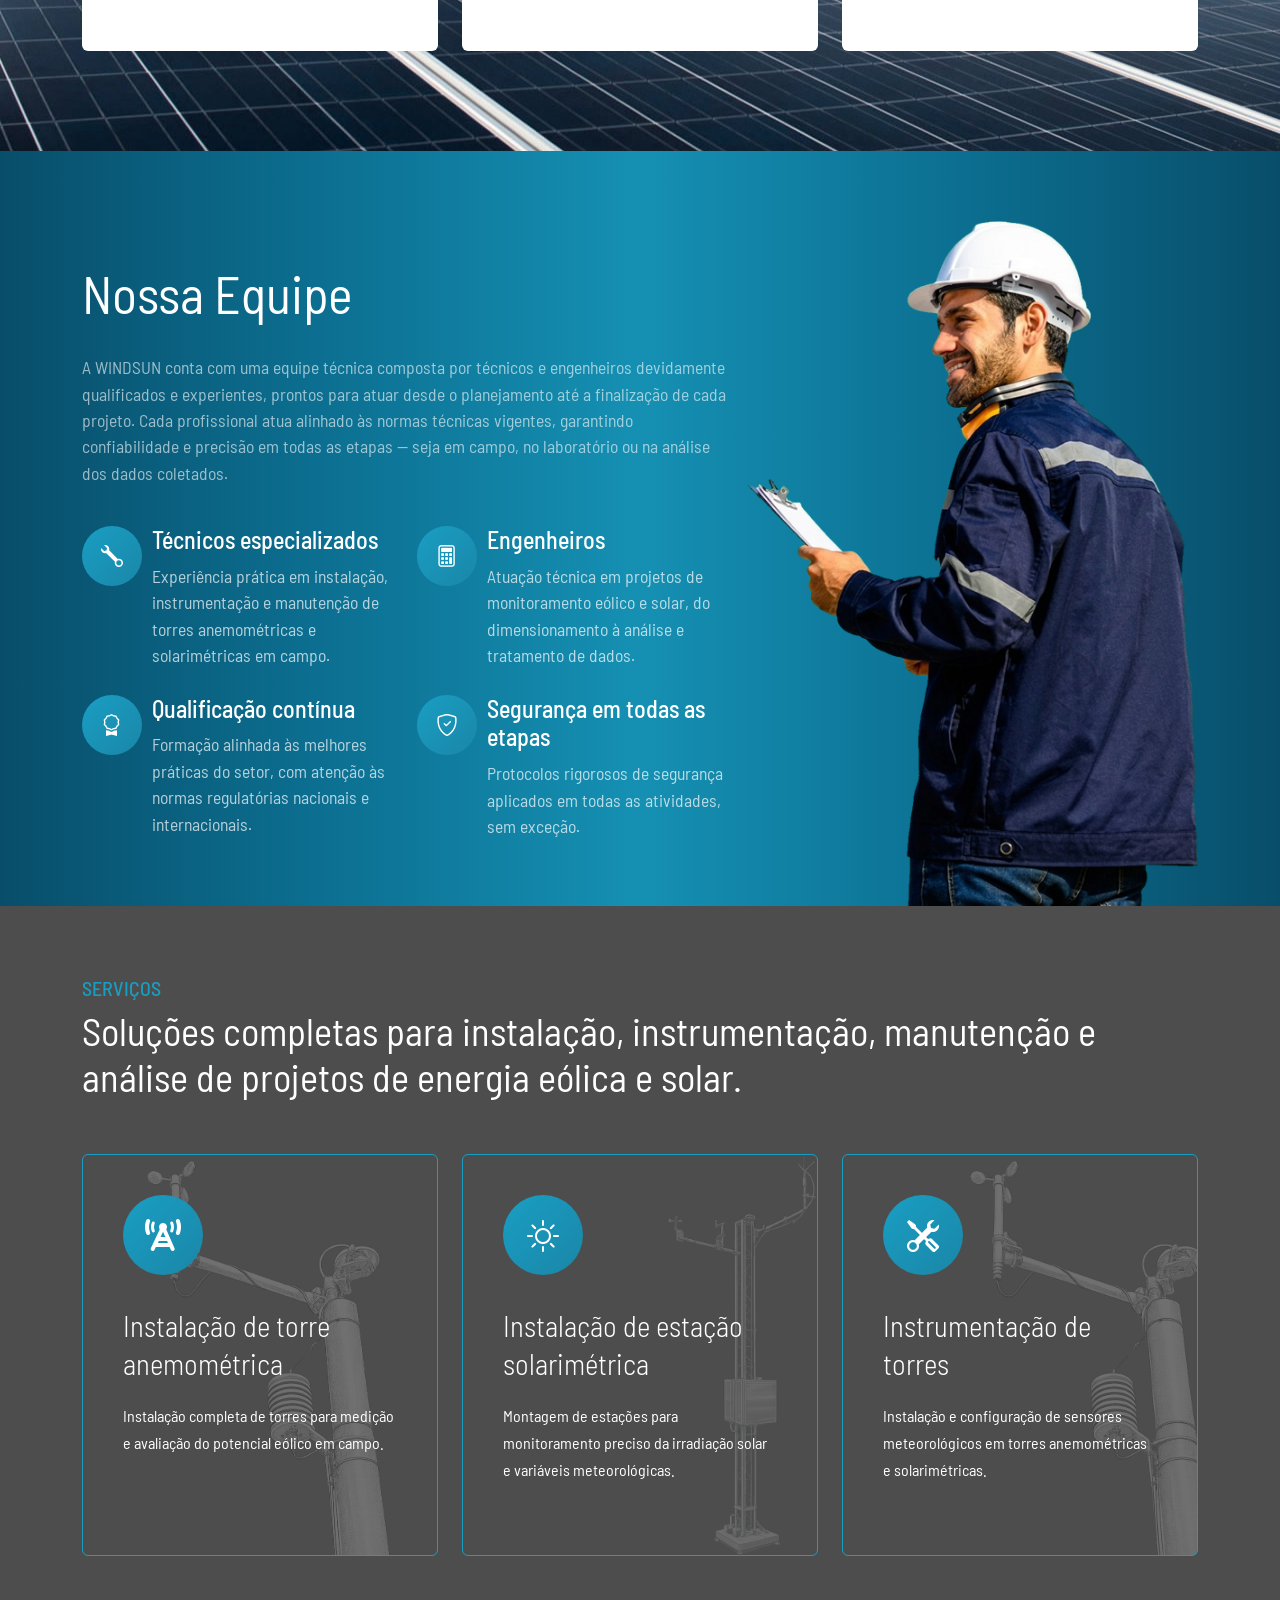
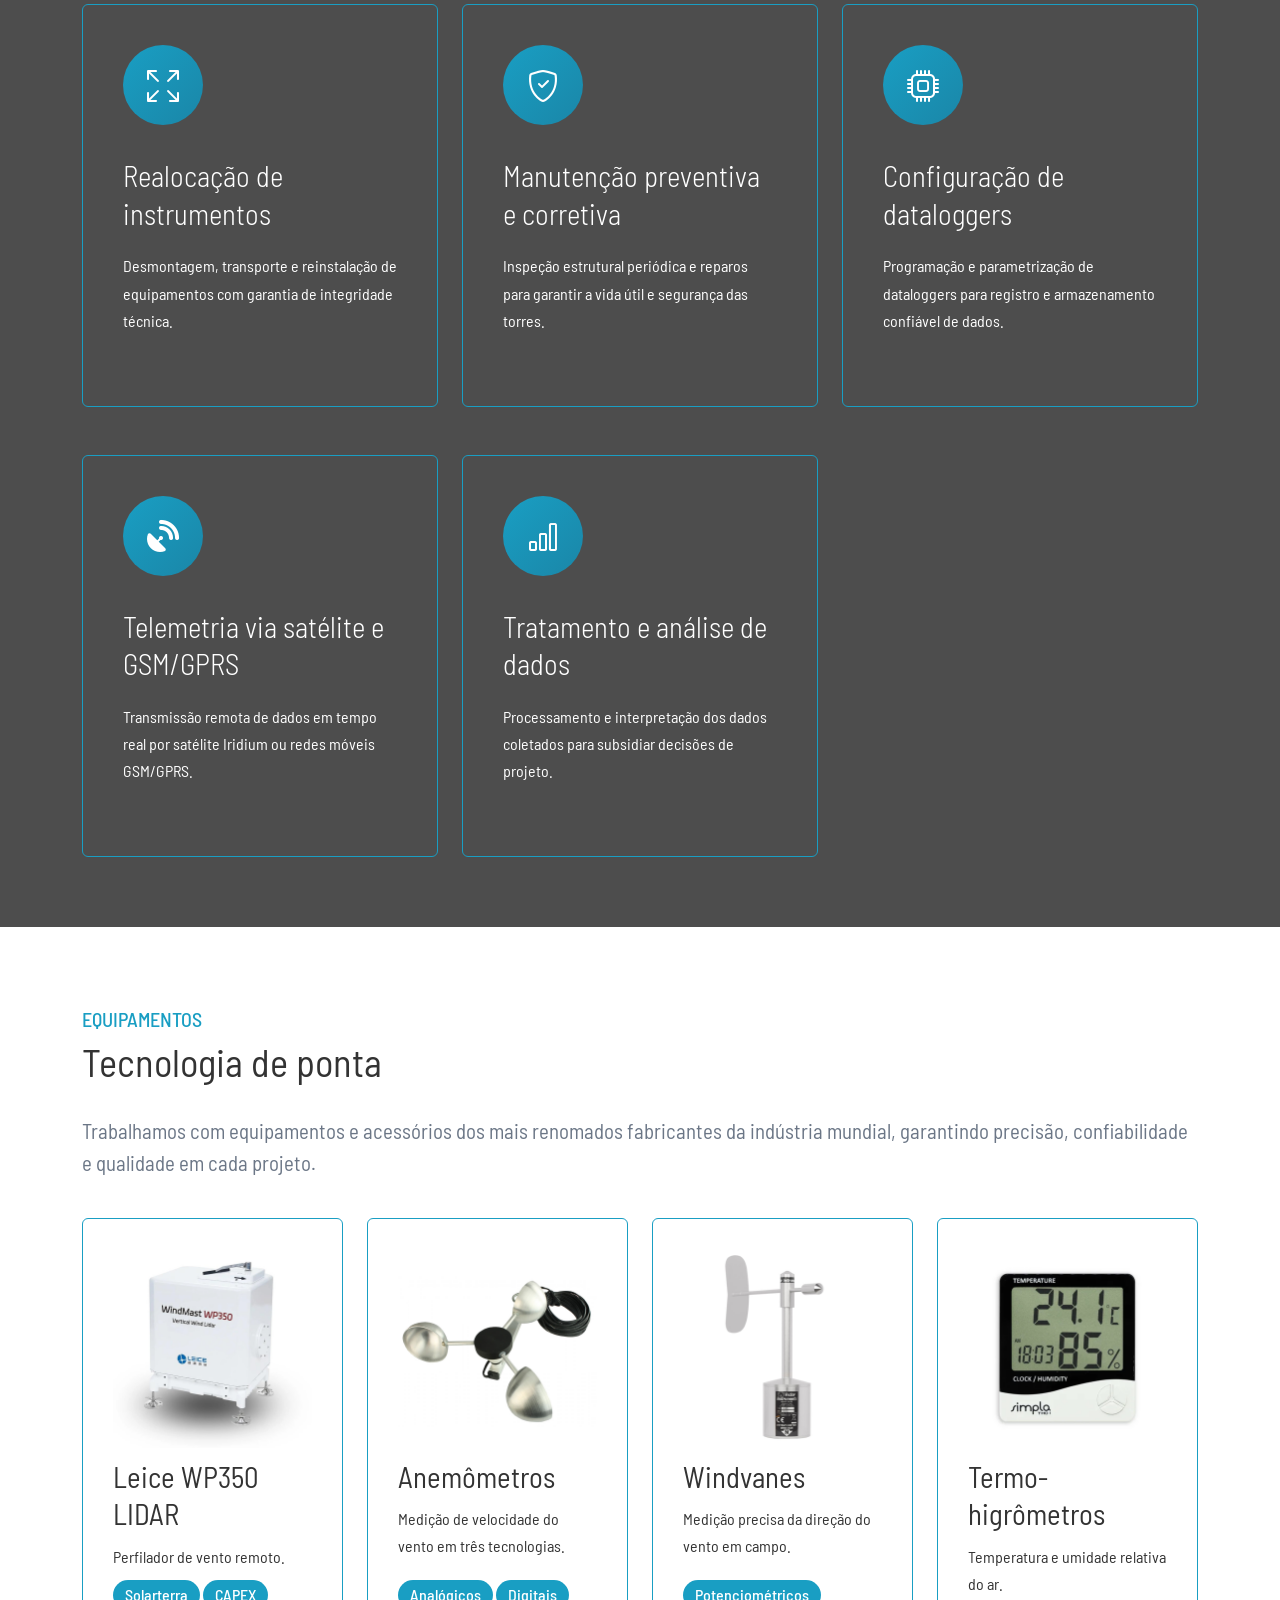
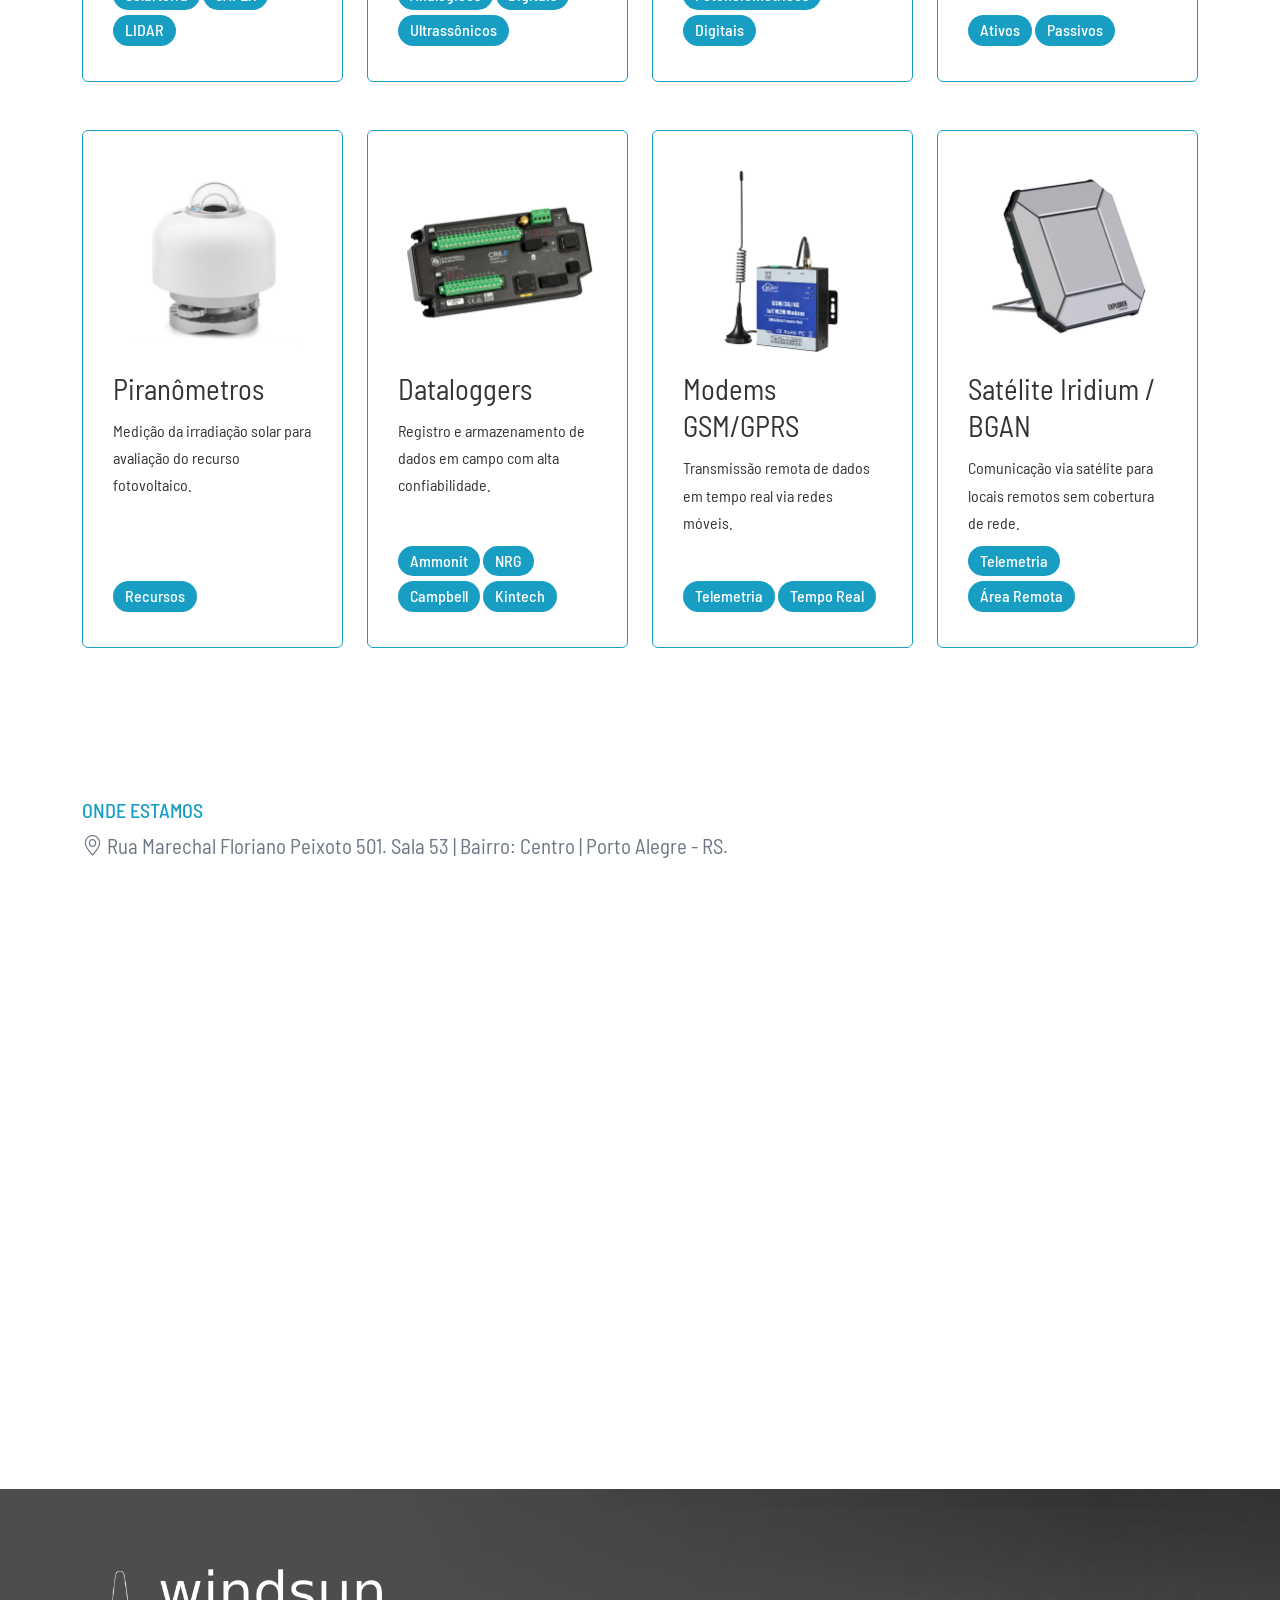
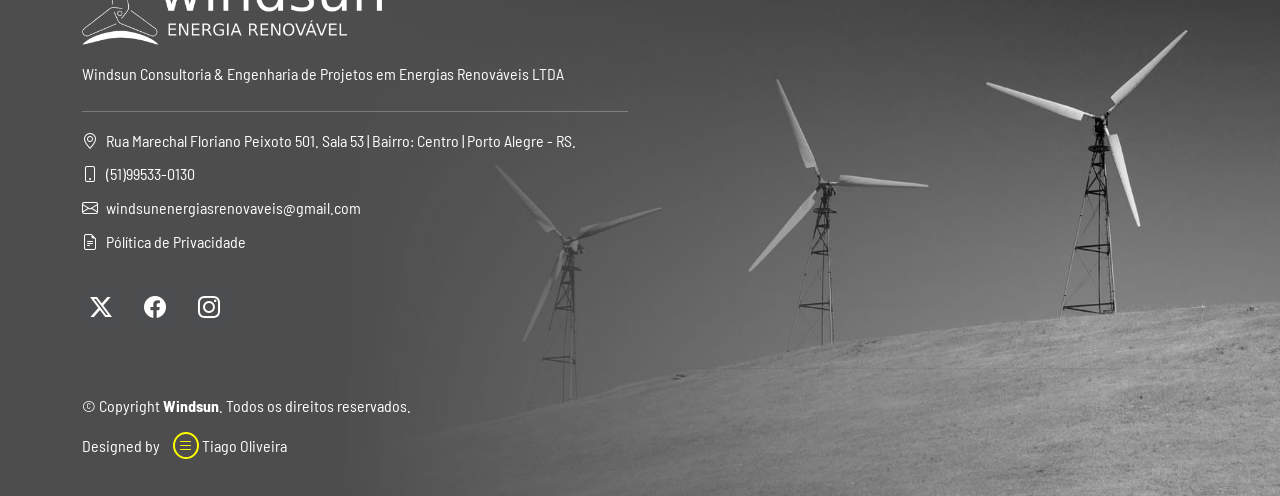
==== commit 9335a6e6: "Update index.html" ====
--- a/index.html
+++ b/index.html
@@ -66,7 +66,7 @@
         </ul>
         <i class="mobile-nav-toggle d-xl-none bi bi-list"></i>
       </nav>
-      <a class="btn-getstarted glightbox-external" href="contato.html" data-glightbox="type:external; width:90%; height:600px"><i class="bi bi-whatsapp"></i> Contato</a>
+      <a class="btn-getstarted glightbox-external" href="contato.html" data-glightbox="type:external; width:90%; height:580px"><i class="bi bi-whatsapp"></i> Contato</a>
     </div>
   </header>
 
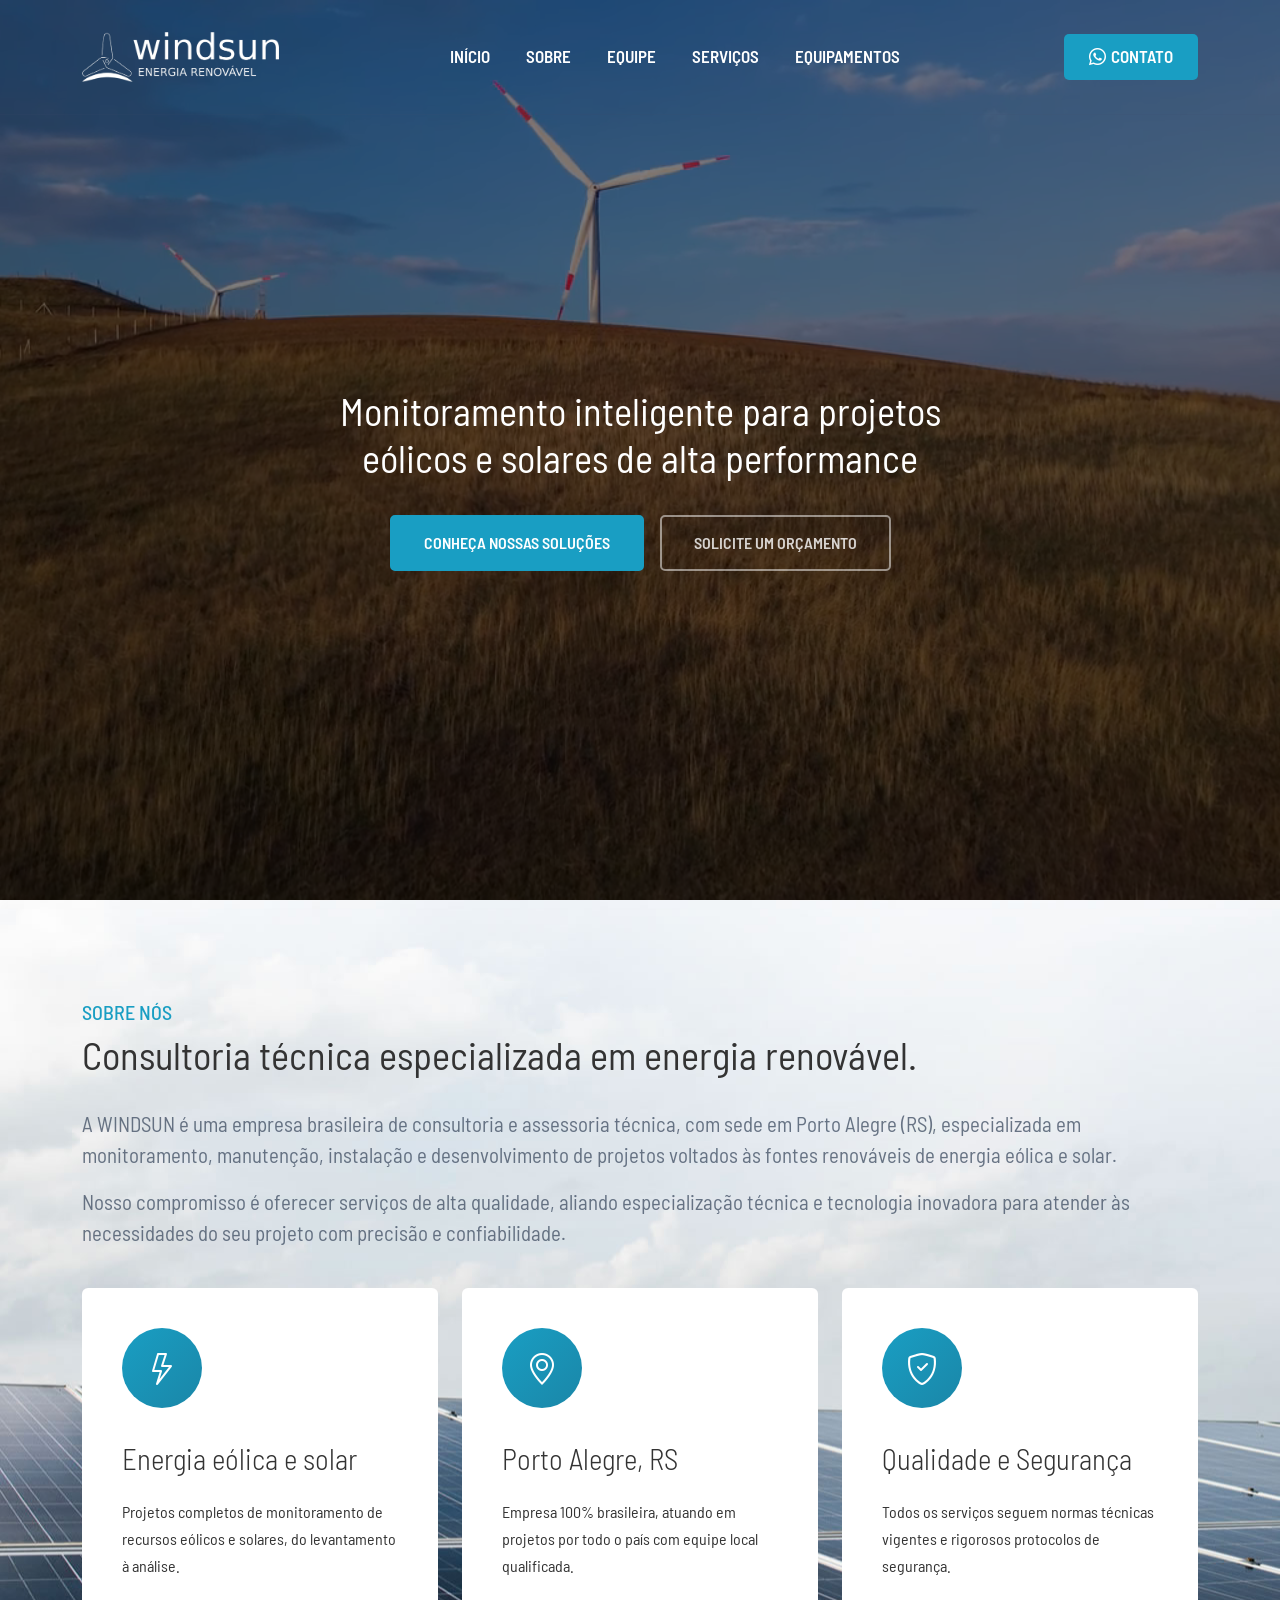
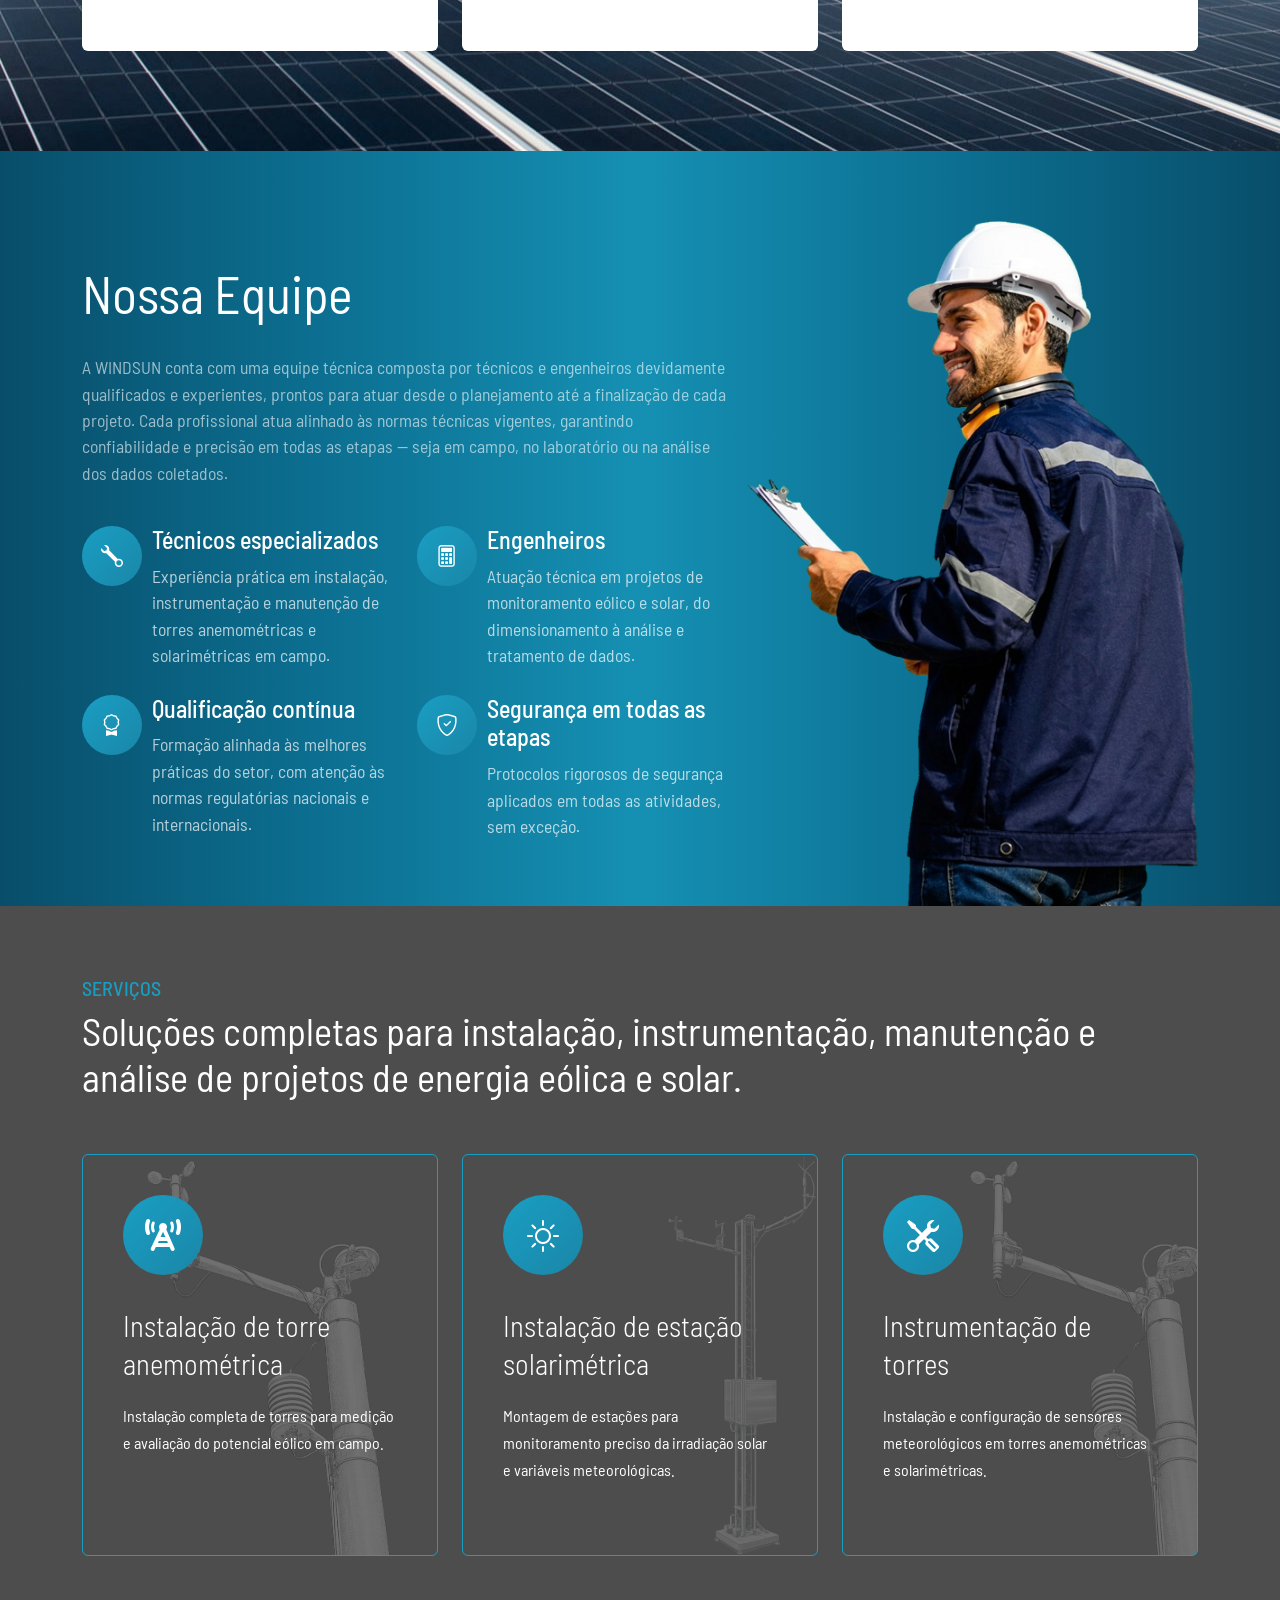
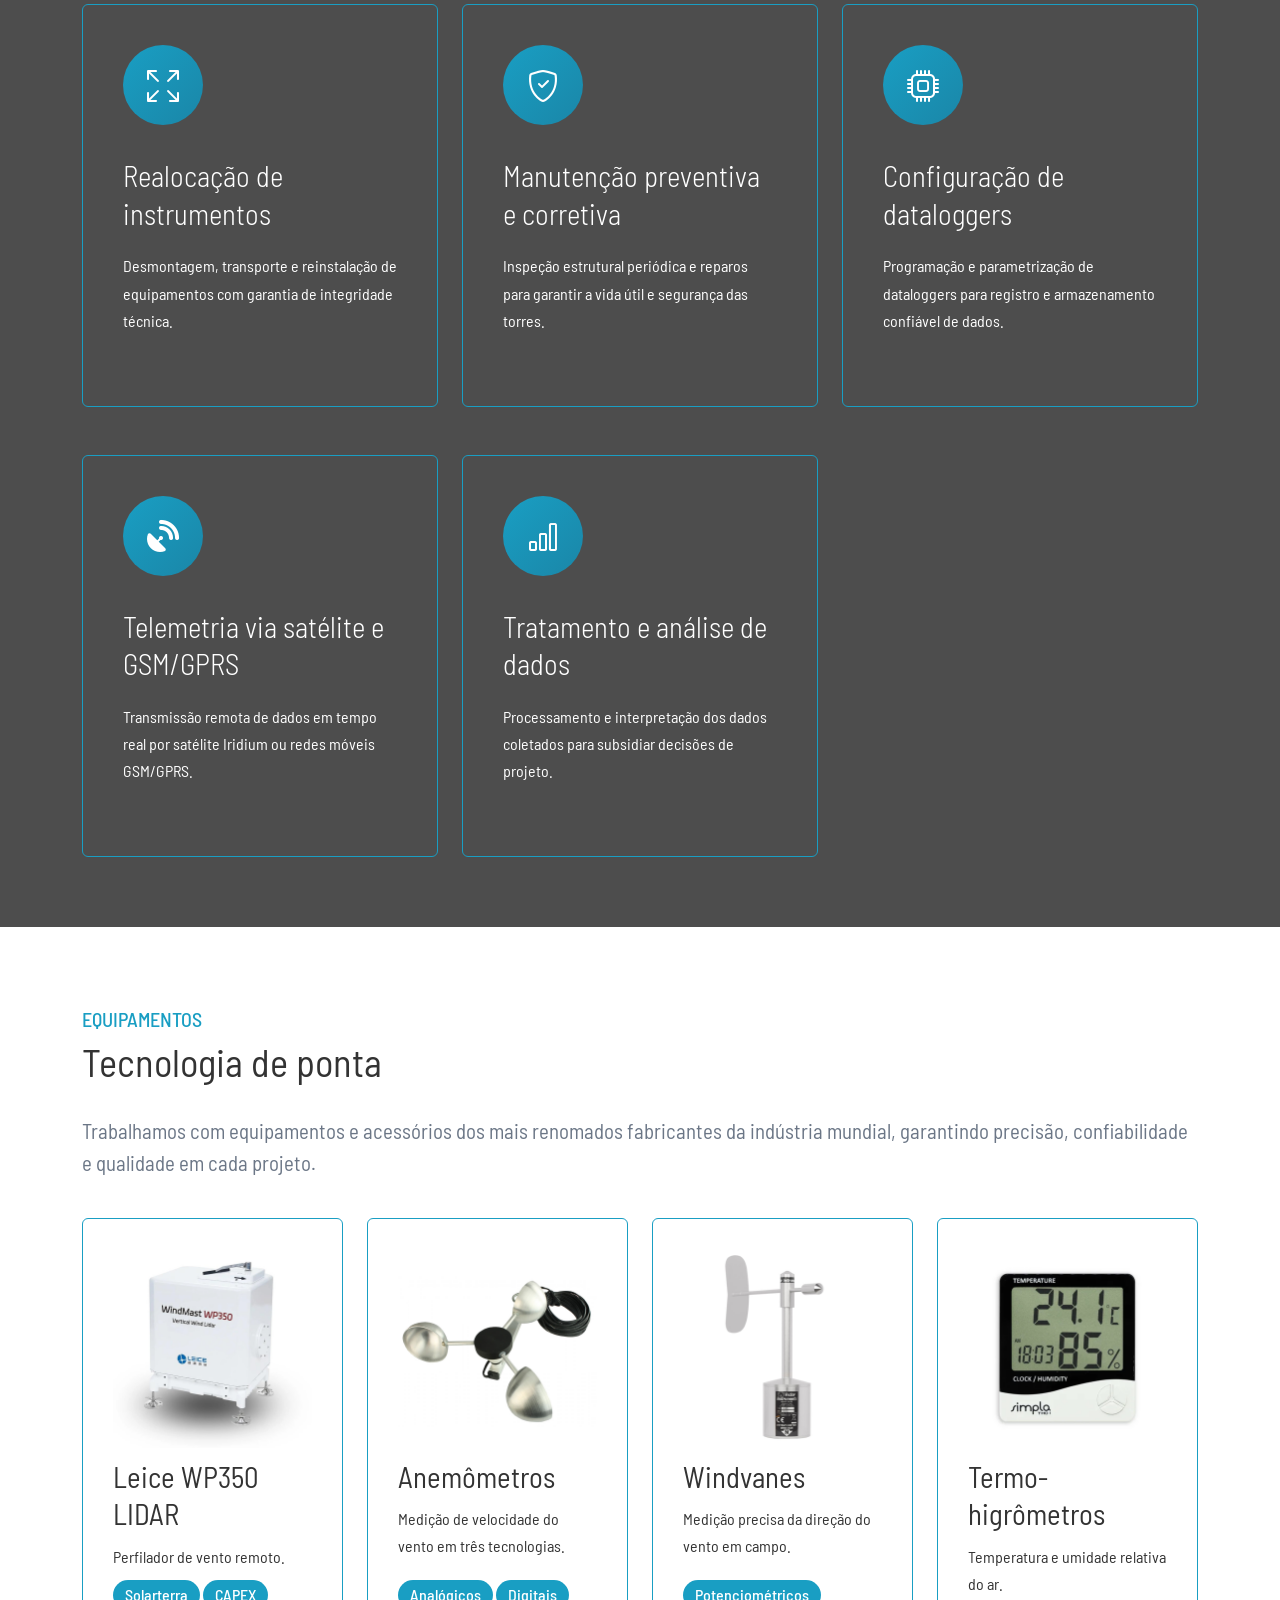
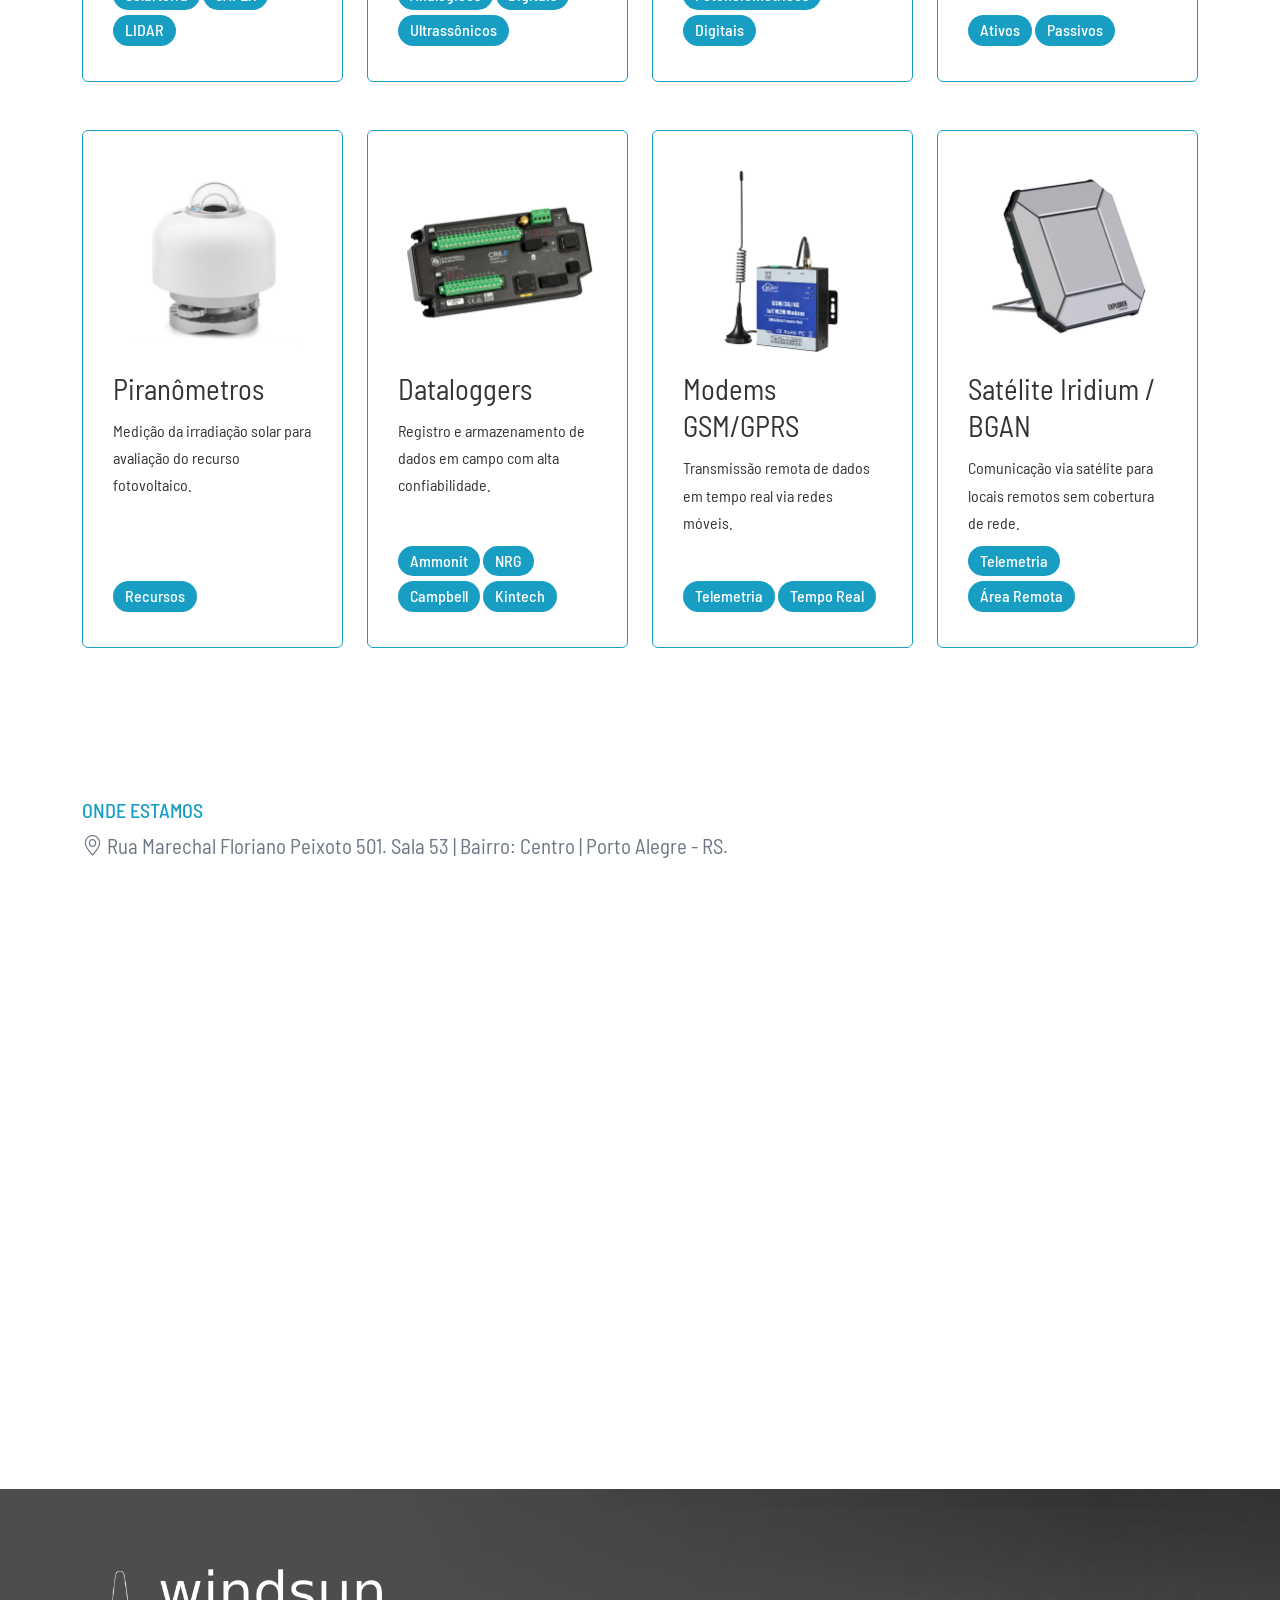
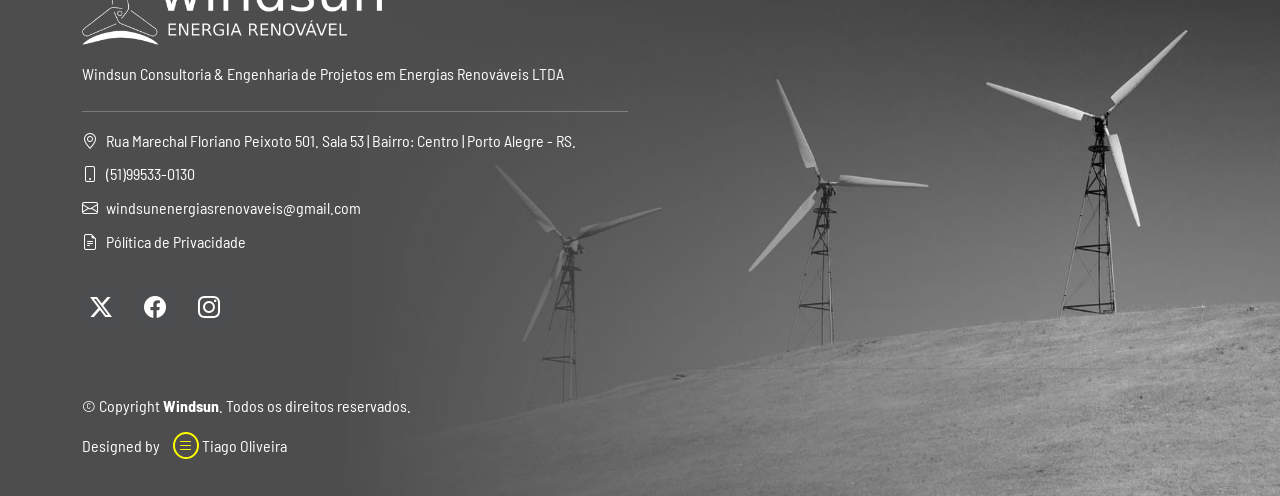
==== commit 68448d79: "asdfnajt" ====
--- a/index.html
+++ b/index.html
@@ -73,6 +73,7 @@
   <main class="main">
 
 
+    
 
     <!-- Hero Section -->
     <section id="home" class="hero section">
--- a/assets/css/main.css
+++ b/assets/css/main.css
@@ -4444,6 +4444,10 @@
 }
 
 @media (max-width: 992px) {
+.panel-header {
+  padding: 5px;
+}
+
   .contact .info-panel {
     padding: 40px;
   }
@@ -4462,25 +4466,25 @@
   }
 
   .contact .form-card {
-    padding: 40px;
+    padding: 20px;
   }
 }
 
 @media (max-width: 768px) {
   .contact .info-panel {
-    padding: 32px;
+    padding: 10px;
   }
 
   .contact .info-panel .panel-header {
-    margin-bottom: 32px;
+    margin-bottom: 10px;
   }
 
   .contact .info-panel .panel-header h3 {
-    font-size: 24px;
+    font-size: 20px;
   }
 
   .contact .info-panel .contact-methods {
-    margin-bottom: 32px;
+    margin-bottom: 20px;
   }
 
   .contact .info-panel .stats-strip {
@@ -4549,20 +4553,20 @@
   }
 
   .contact .info-panel .method-item {
-    padding: 14px;
+    padding: 10px;
   }
 
   .contact .info-panel .method-item .method-icon {
-    width: 44px;
-    height: 44px;
+    width: 32px;
+    height: 32px;
   }
 
   .contact .info-panel .method-item .method-icon i {
-    font-size: 18px;
+    font-size: 16px;
   }
 
   .contact .form-card {
-    padding: 24px 20px;
+    padding: 10px 10px;
   }
 
   .contact .form-card .form-card-header {
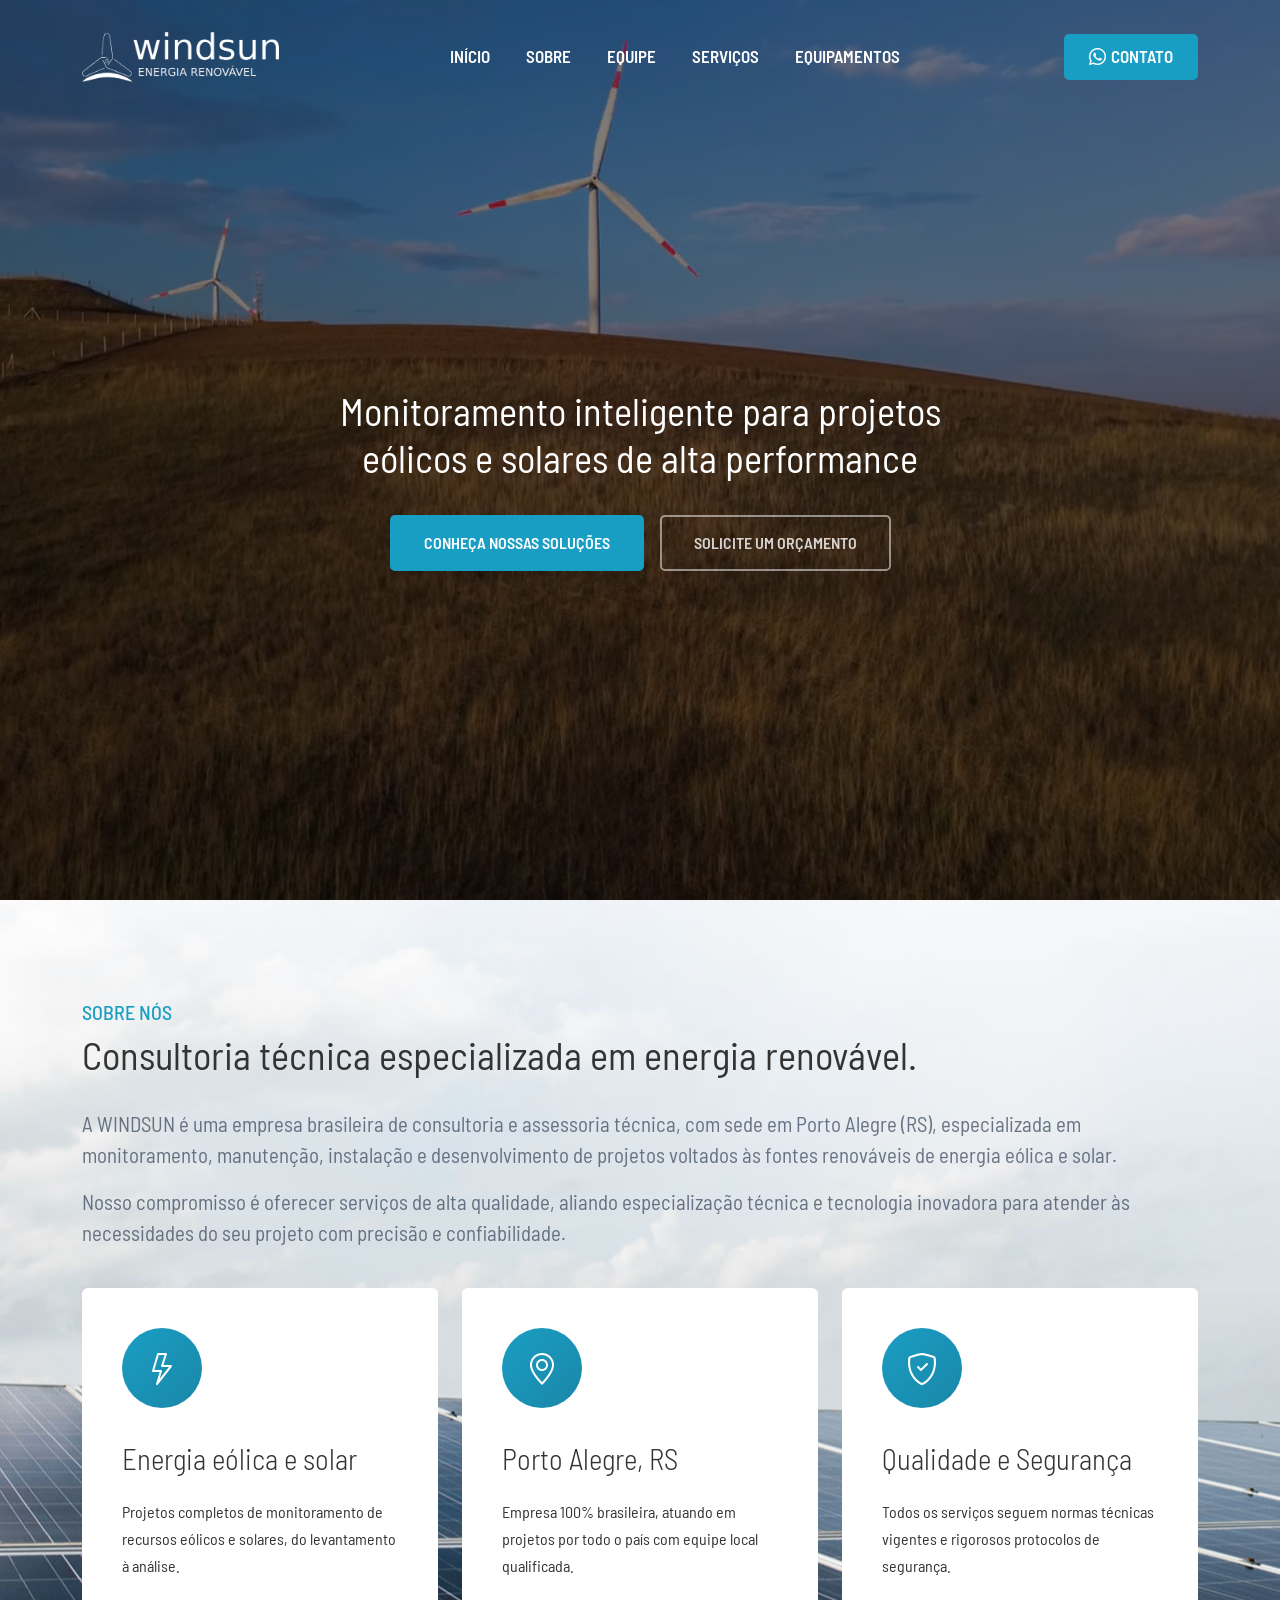
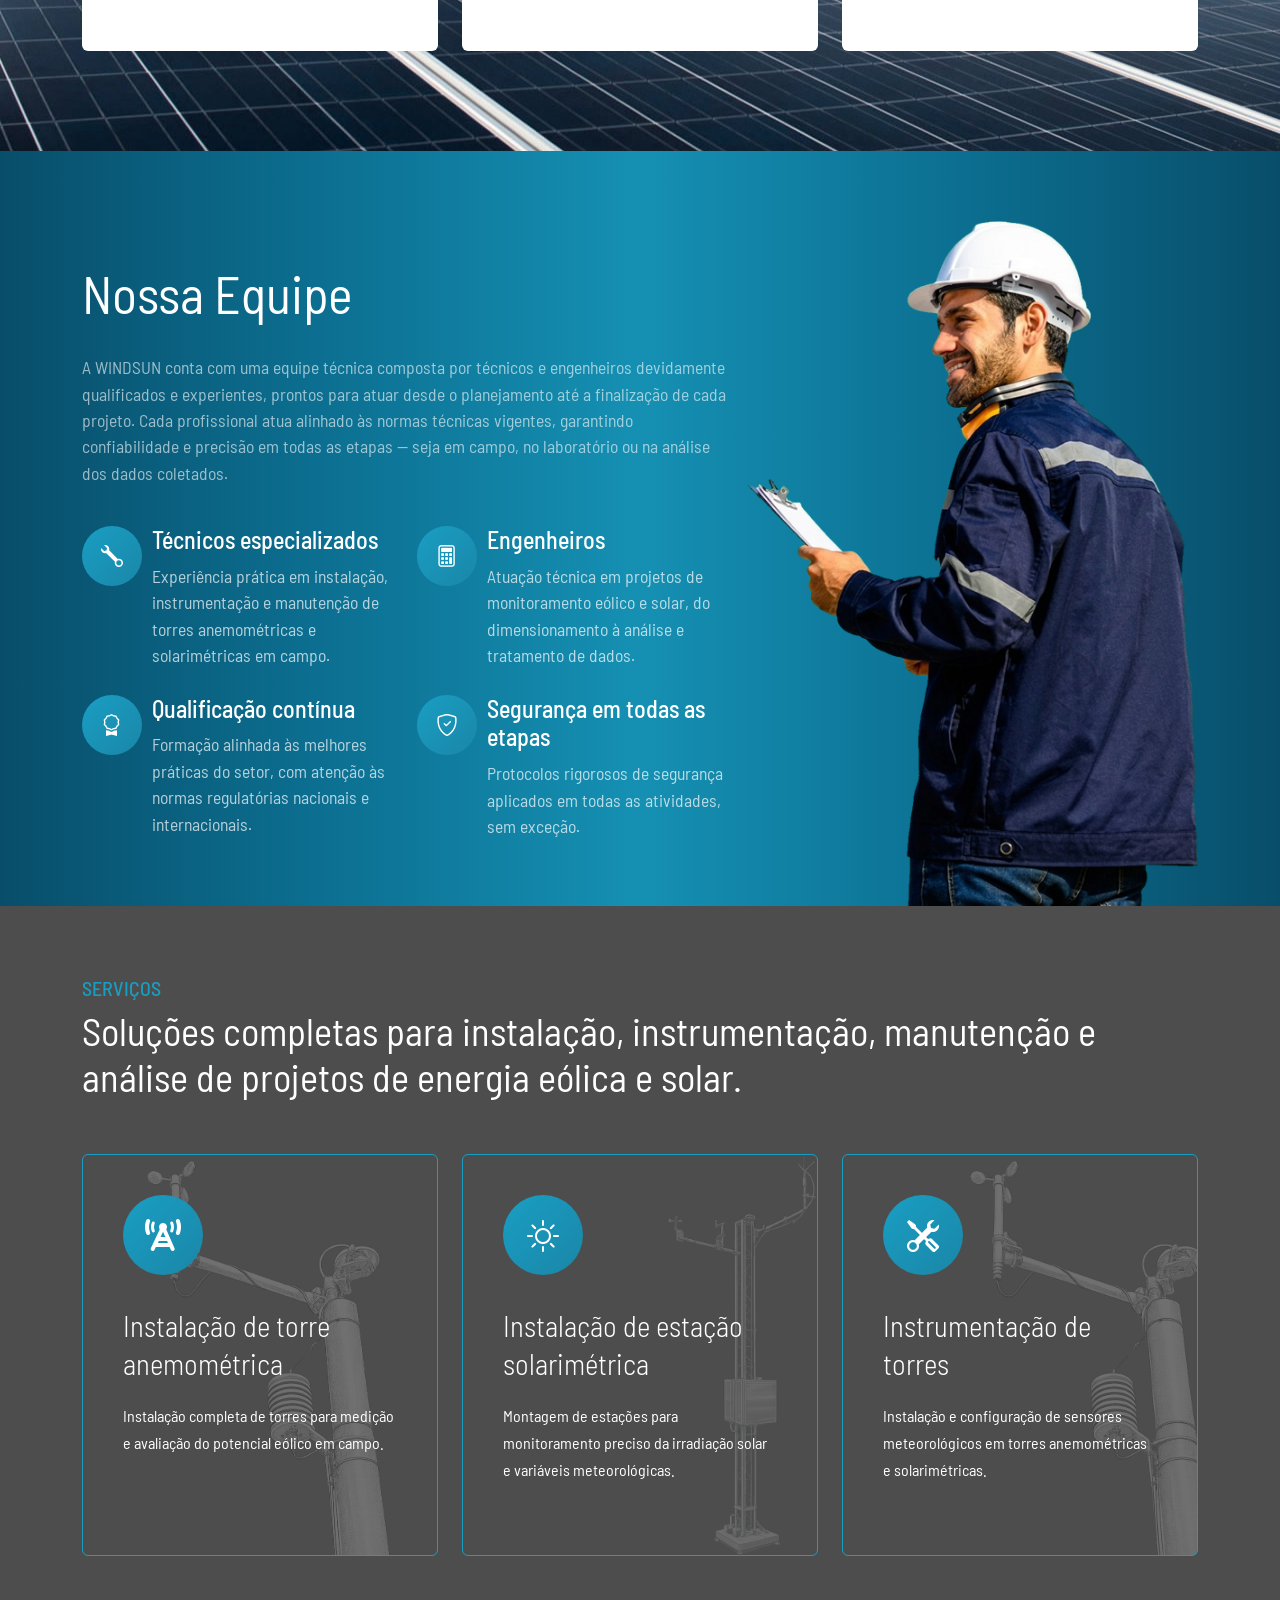
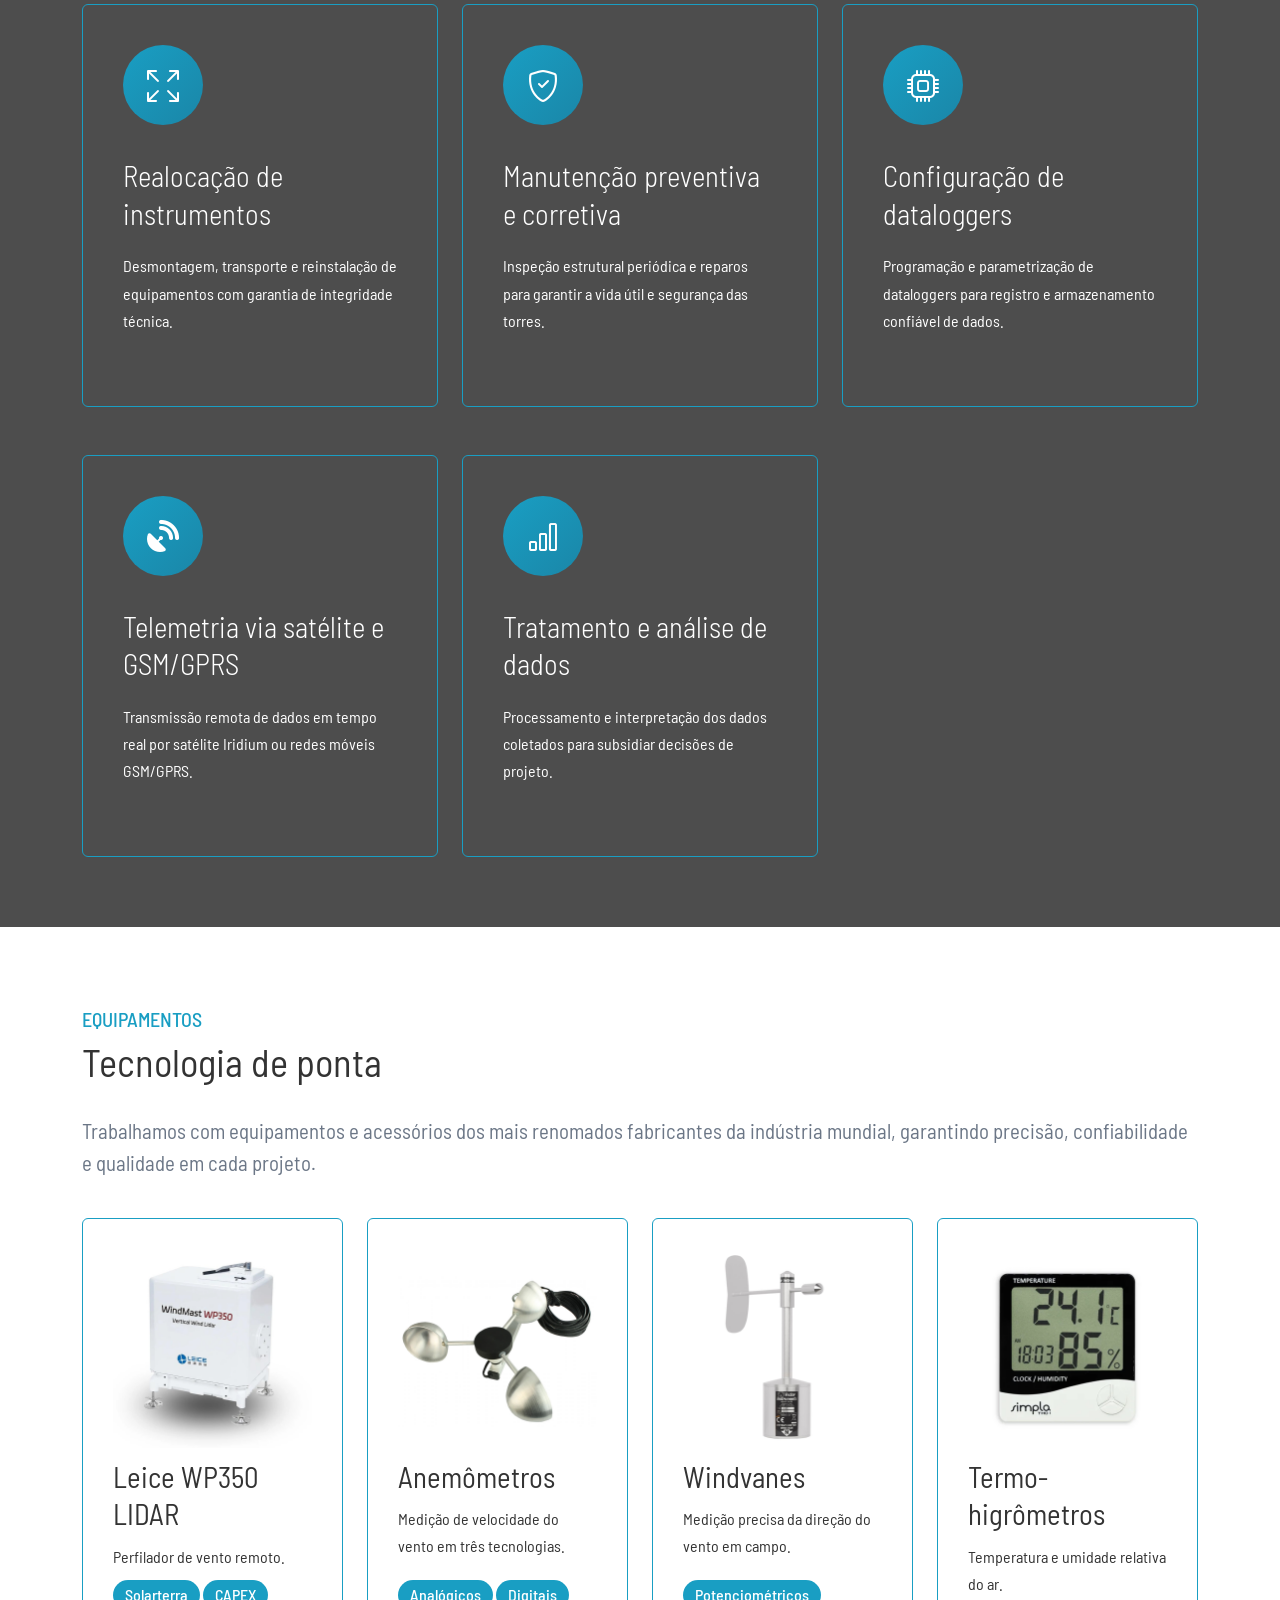
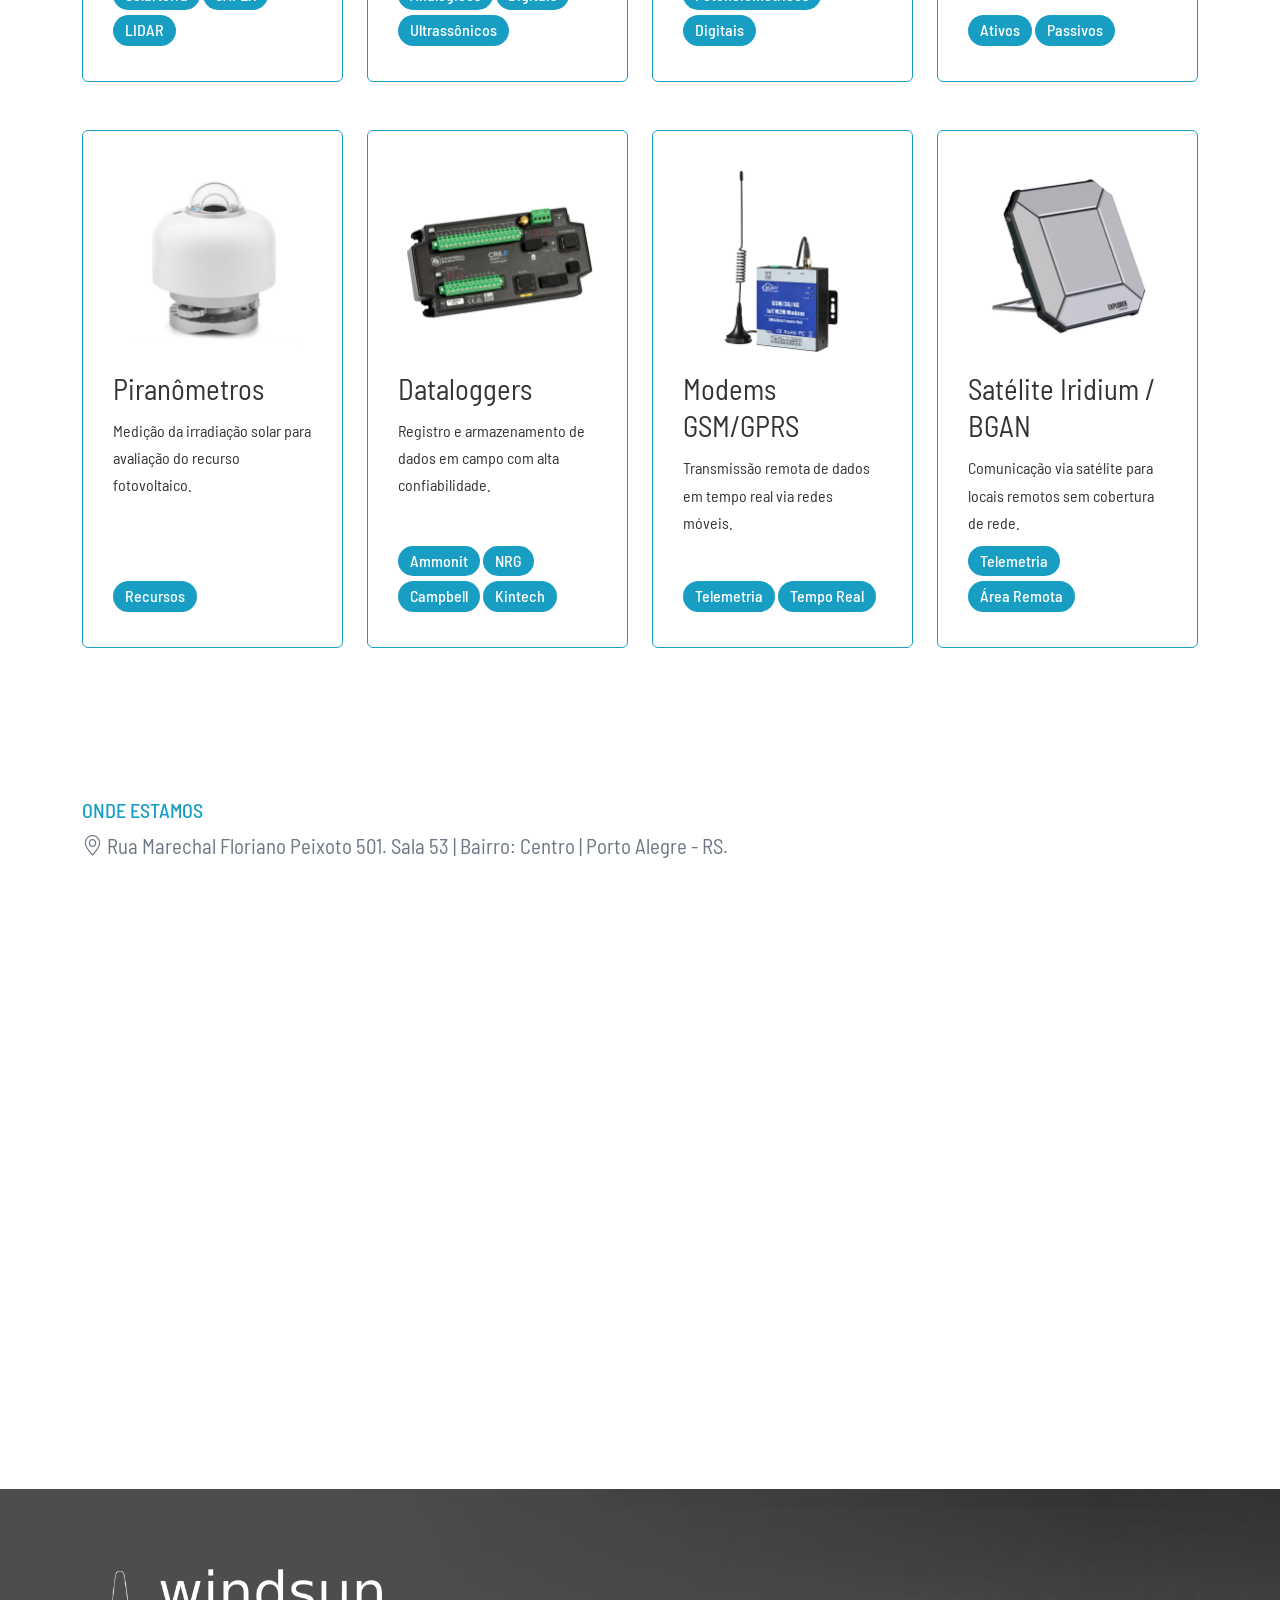
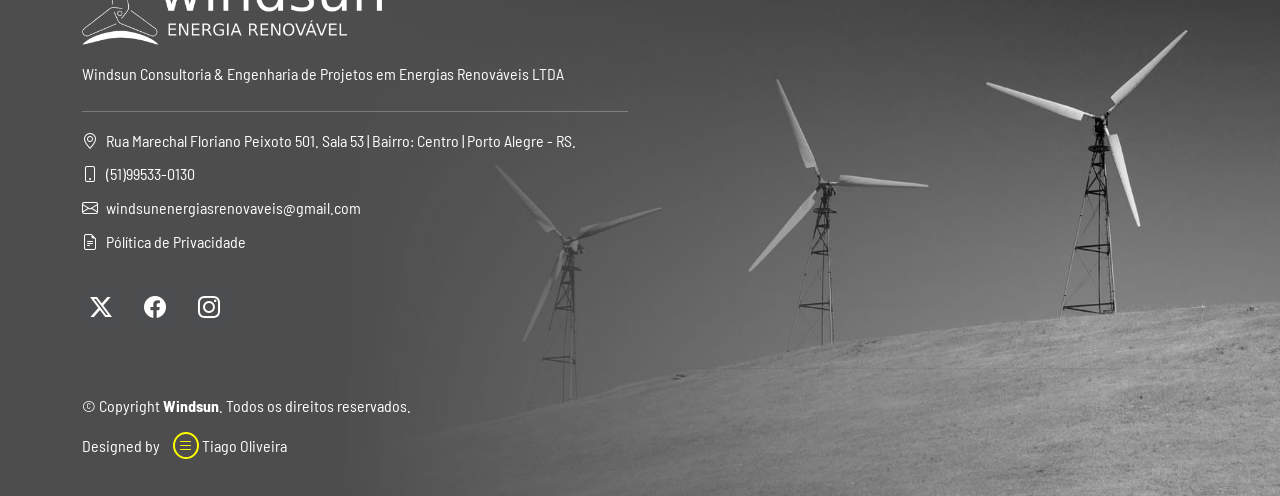
==== commit 2c670ca4: "001" ====
--- a/index.html
+++ b/index.html
@@ -72,9 +72,7 @@
 
   <main class="main">
 
-
     
-
     <!-- Hero Section -->
     <section id="home" class="hero section">
 
@@ -109,7 +107,6 @@
       </div>
 
     </section><!-- /Hero Section -->
-
 
 
     <!-- Sobre NOVO -->
--- a/assets/css/main.css
+++ b/assets/css/main.css
@@ -1168,7 +1168,7 @@
 
 @media (max-width: 768px) {
   .hero {
-    min-height: 70vh;
+    min-height: 60vh;
     /* display: block; */
   }
 }
@@ -4470,22 +4470,67 @@
   }
 }
 
+
+<<<<<<< HEAD
+
+
+=======
+/* Mobile padrão */
+>>>>>>> 83ef521201772569187f21a10eb6646050bcf280
 @media (max-width: 768px) {
+
+  .contact .info-panel .method-item {
+    padding: 5px !important;
+  }
+
+  .contact .info-panel .method-item .method-icon {
+    width: 32px;
+    height: 32px;
+    display: none !important;
+  }
+
+  .contact .info-panel .method-item .method-icon i {
+    font-size: 16px;
+  }
+
+  .contact .info-panel .social-connect {
+    flex-direction:row !important;
+    align-items: center !important;
+  }
+
   .contact .info-panel {
     padding: 10px;
   }
 
+  .info-panel {
+    padding: 5px;
+  }
+
+  .method-item {
+    margin-bottom: 0px !important;
+  }
+
   .contact .info-panel .panel-header {
+<<<<<<< HEAD
     margin-bottom: 10px;
+=======
+    margin-bottom: 1px;
+>>>>>>> 83ef521201772569187f21a10eb6646050bcf280
   }
 
   .contact .info-panel .panel-header h3 {
     font-size: 20px;
+    margin-bottom: 1px;
   }
 
   .contact .info-panel .contact-methods {
-    margin-bottom: 20px;
-  }
+    margin-bottom: 10px;
+  }
+
+.contact .info-panel .contact-methods {
+  gap: 10px;
+  margin-bottom: 20px;
+}
 
   .contact .info-panel .stats-strip {
     flex-direction: column;
@@ -6700,6 +6745,4 @@
   border-radius: 50%;
   padding: 2px 3px;
   margin-left: 10px;
-}
-
-
+}
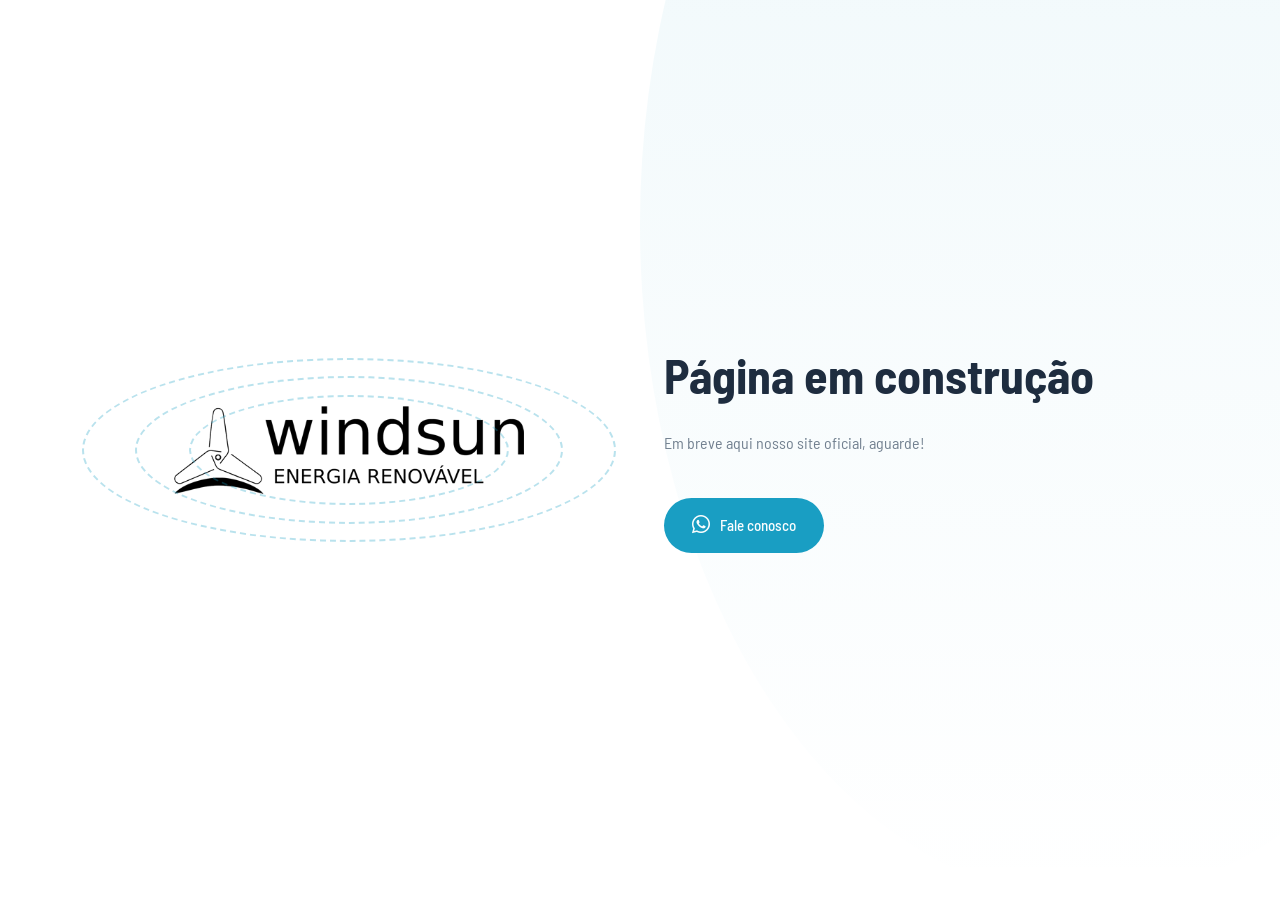
==== commit 1a4ad6dc: "zxchfdajt" ====
--- a/index.html
+++ b/index.html
@@ -44,724 +44,67 @@
   ======================================================== -->
 </head>
 
-<body class="index-page">
+<body class="page-404">
 
-  <header id="header" class="header d-flex align-items-center sticky-top">
-    <div class="container position-relative d-flex align-items-center justify-content-between">
-
-      <a href="index.html" class="logo d-flex align-items-center me-auto me-xl-0">
-        <!-- Uncomment the line below if you also wish to use an image logo -->
-        <img id="logo" src="assets/img/logo-white.png" alt="">
-        <!-- <h1 class="sitename">Orbit</h1><span>.</span> -->
-      </a>
-
-      <nav id="navmenu" class="navmenu">
-        <ul>
-          <!-- <li><a href="#home" class="active">Início</a></li> -->
-          <li><a href="#">Início</a></li>
-          <li><a href="#sobre">Sobre</a></li>
-          <li><a href="#equipe">Equipe</a></li>
-          <li><a href="#servicos">Serviços</a></li>
-          <li><a href="#equipamentos">Equipamentos</a></li>
-        </ul>
-        <i class="mobile-nav-toggle d-xl-none bi bi-list"></i>
-      </nav>
-      <a class="btn-getstarted glightbox-external" href="contato.html" data-glightbox="type:external; width:90%; height:580px"><i class="bi bi-whatsapp"></i> Contato</a>
-    </div>
-  </header>
 
   <main class="main">
 
-    
-    <!-- Hero Section -->
-    <section id="home" class="hero section">
+    <!-- Error 404 Section -->
+    <section id="error-404" class="error-404 section">
 
-      <!-- Vídeo background -->
-      <div class="video-background">
-        <video autoplay="" muted="" loop="" playsinline="">
-          <source src="assets/img/video-header.webm" type="video/mp4">
-          Your browser does not support the video tag.
-        </video>
-        <div class="video-overlay"></div>
-        Teste
-      </div> <!-- /video-->
+      <div class="container" data-aos="fade-up" data-aos-delay="100">
 
-      <div class="hero-content">
+        <div class="row align-items-center g-5">
+          <div class="col-lg-6" data-aos="fade-right" data-aos-delay="200">
+            <div class="error-visual">
+              <div class="error-code">
+                <!-- <span class="digit">4</span> 
+                <span class="digit middle"> 
+                  <i class="bi bi-emoji-frown"></i> 
+                </span> -->
+                <img src="assets/img/logo-dark.png" class="img-fluid" style="max-width: 350px;" />
+                <!-- <span class="digit">4</span> -->
+              </div>
+              <div class="error-decoration">
+                <div class="circle circle-1"></div>
+                <div class="circle circle-2"></div>
+                <div class="circle circle-3"></div>
+              </div>
+            </div>
+          </div>
 
-        <div class="container position-relative">
-          <div class="row justify-content-center text-center">
-            <div class="col-lg-8">
-              <h1 data-aos="fade-up" data-aos-delay="100">Monitoramento inteligente para projetos<br />eólicos e solares
-                de alta performance</h1>
-              <!-- <h3 data-aos="fade-up" data-aos-delay="200">Cultos todas as quartas (20h) e domingos (18h).</h3> -->
-              <div class="hero-buttons pt-4" data-aos="fade-up" data-aos-delay="300">
-                <a href="#sobre" class="btn btn-primary">Conheça nossas soluções</a>
-                <a href="https://wa.me/#" class="btn btn-outline" target="_blank">Solicite um orçamento</a>
+          <div class="col-lg-6" data-aos="fade-left" data-aos-delay="300">
+            <div class="error-content">
+              <h1 class="error-heading">Página em construção</h1>
+              <p class="error-text">
+                Em breve aqui nosso site oficial, aguarde!
+              </p>
+
+              <div class="action-buttons">
+                <a href="https://wa.me/5551995330130" class="btn-home">
+                  <i class="bi bi-whatsapp"></i>
+                  Fale conosco
+                </a>
+                <!-- <a href="#" class="btn-report">
+                  <i class="bi bi-flag"></i>
+                  Report Issue
+                </a> -->
               </div>
             </div>
           </div>
         </div>
 
-      </div>
 
       </div>
 
-    </section><!-- /Hero Section -->
-
-
-    <!-- Sobre NOVO -->
-    <section id="sobre" class="sobre section">
-
-      <!-- Section Title -->
-      <div class="container section-title" data-aos="fade-up">
-        <h2>Sobre Nós</h2>
-        <h3 style="color:#fff">Consultoria técnica especializada em energia renovável.</h3>
-        <p>A WINDSUN é uma empresa brasileira de consultoria e assessoria técnica, com sede em Porto Alegre (RS),
-          especializada em monitoramento, manutenção, instalação e desenvolvimento de projetos voltados às fontes
-          renováveis de energia eólica e solar.</p>
-        <p>Nosso compromisso é oferecer serviços de alta qualidade, aliando especialização técnica e tecnologia
-          inovadora para atender às necessidades do seu projeto com precisão e confiabilidade.</p>
-      </div><!-- End Section Title -->
-
-
-      <!-- Cards -->
-      <div class="container pt-4" data-aos="fade-up" data-aos-delay="100">
-
-        <div class="row gy-5">
-
-          <!-- Card 1 -->
-          <div class="col-lg-4 col-md-6" data-aos="fade-up" data-aos-delay="200">
-            <div class="sobre-item">
-              <div class="sobre-icon">
-                <i class="bi bi-lightning"></i>
-              </div>
-              <h3>Energia eólica e solar</h3>
-              <p>Projetos completos de monitoramento de recursos eólicos e solares, do levantamento à análise.</p>
-            </div>
-          </div><!-- End card Item -->
-
-          <!-- Card 2 -->
-          <div class="col-lg-4 col-md-6" data-aos="fade-up" data-aos-delay="300">
-            <div class="sobre-item">
-              <div class="sobre-icon">
-                <i class="bi bi-geo-alt"></i>
-              </div>
-              <h3>Porto Alegre, RS</h3>
-              <p>Empresa 100% brasileira, atuando em projetos por todo o país com equipe local qualificada.</p>
-              </a>
-            </div>
-          </div><!-- End card Item -->
-
-          <!-- Card 3 -->
-          <div class="col-lg-4 col-md-6" data-aos="fade-up" data-aos-delay="400">
-            <div class="sobre-item">
-              <div class="sobre-icon">
-                <i class="bi bi-shield-check"></i>
-              </div>
-              <h3>Qualidade e Segurança</h3>
-              <p>Todos os serviços seguem normas técnicas vigentes e rigorosos protocolos de segurança.</p>
-            </div>
-          </div><!-- End card Item -->
-
-        </div>
-
-      </div>
-
-    </section><!-- /sobres Section -->
-
-
-
-    <!-- Equipe -->
-    <section id="equipe" class="team section" style="padding-bottom: 0px;">
-
-      <div class="container">
-        <div class="row align-items-center">
-
-          <div class="col-12 col-md-7 pe-md-2" data-aos="fade-up" data-aos-delay="100">
-
-            <!-- Section Title -->
-            <div class="section-title">
-              <h2 class="hide">Equipe</h2>
-              <h3 style="font-size: 52px;">Nossa Equipe</h3>
-            </div><!-- End Section Title -->
-
-            <p style="opacity: .6;">A WINDSUN conta com uma equipe técnica composta por técnicos e engenheiros
-              devidamente qualificados e experientes, prontos para atuar desde o planejamento até a finalização de cada
-              projeto.
-              Cada profissional atua alinhado às normas técnicas vigentes, garantindo confiabilidade e precisão em todas
-              as etapas — seja em campo, no laboratório ou na análise dos dados coletados.</p>
-            <p class="hide">"Todas as atividades seguem rigorosamente as normas de segurança, do acompanhamento inicial
-              à entrega final."</p>
-
-
-            <div class="row pt-4" data-aos="fade-up">
-
-              <!-- Team item 1 -->
-              <div class="col-lg-6">
-                <div class="team-item">
-                  <div class="team-icon">
-                    <i class="bi bi-wrench"></i>
-                  </div>
-                  <div>
-                    <h4>Técnicos especializados</h4>
-                    <p>Experiência prática em instalação, instrumentação e manutenção de torres anemométricas e
-                      solarimétricas em campo.</p>
-                  </div>
-                </div>
-              </div><!-- End item -->
-
-              <!-- Team item 2 -->
-              <div class="col-lg-6">
-                <div class="team-item">
-                  <div class="team-icon">
-                    <i class="bi bi-calculator"></i>
-                  </div>
-                  <div>
-                    <h4>Engenheiros</h4>
-                    <p>Atuação técnica em projetos de monitoramento eólico e solar, do dimensionamento à análise e
-                      tratamento de dados.</p>
-                  </div>
-                </div>
-              </div><!-- End item -->
-
-              <!-- Team item 3 -->
-              <div class="col-lg-6">
-                <div class="team-item">
-                  <div class="team-icon">
-                    <i class="bi bi-award"></i>
-                  </div>
-                  <div>
-                    <h4>Qualificação contínua</h4>
-                    <p>Formação alinhada às melhores práticas do setor, com atenção às normas regulatórias nacionais e
-                      internacionais.</p>
-                  </div>
-                </div>
-              </div><!-- End item -->
-
-              <!-- Team item 4 -->
-              <div class="col-lg-6">
-                <div class="team-item">
-                  <div class="team-icon">
-                    <i class="bi bi-shield-check"></i>
-                  </div>
-                  <div>
-                    <h4>Segurança em todas as etapas</h4>
-                    <p>Protocolos rigorosos de segurança aplicados em todas as atividades, sem exceção.</p>
-                  </div>
-                </div>
-              </div><!-- End item -->
-
-            </div> <!-- end row -->
-
-          </div>
-
-          <!-- Imagem homem -->
-          <div class="col-12 col-md-5 d-flex align-items-end" data-aos="fade" data-aos-delay="500">
-            <img src="assets/img/team1.png" class="img-fluid" />
-          </div>
-
-        </div>
-      </div>
-
-    </section><!-- /Equipe Section -->
-
-
-
-
-
-
-    <!-- Services Section -->
-    <section id="servicos" class="services section">
-
-      <!-- Section Title -->
-      <div class="container section-title" data-aos="fade-up">
-        <h2>Serviços</h2>
-        <h3 style="color:#fff">Soluções completas para instalação, instrumentação, manutenção e análise de projetos de
-          energia eólica e solar.</h3>
-      </div><!-- End Section Title -->
-
-      <div class="container pt-4" data-aos="fade-up" data-aos-delay="100">
-
-        <div class="row gy-5">
-
-          <div class="col-lg-4 col-md-6" data-aos="fade-up" data-aos-delay="200">
-            <div class="service-item"
-              style="background: url(assets/img/item-placa-solar1.png) no-repeat bottom right; background-size:cover">
-              <div class="service-icon">
-                <i class="fa-solid fa-tower-cell"></i>
-              </div>
-              <h3>Instalação de torre anemométrica</h3>
-              <p>Instalação completa de torres para medição e avaliação do potencial eólico em campo.</p>
-            </div>
-          </div><!-- End Service Item -->
-
-          <div class="col-lg-4 col-md-6" data-aos="fade-up" data-aos-delay="300">
-            <div class="service-item"
-              style="background: url(assets/img/item-estacao-solarimetrica1.png) no-repeat center center; background-size:cover">
-              <div class="service-icon">
-                <i class="bi bi-sun"></i>
-              </div>
-              <h3>Instalação de estação solarimétrica</h3>
-              <p>Montagem de estações para monitoramento preciso da irradiação solar e variáveis meteorológicas.</p>
-              </a>
-            </div>
-          </div><!-- End Service Item -->
-
-          <div class="col-lg-4 col-md-6" data-aos="fade-up" data-aos-delay="400">
-            <div class="service-item"
-              style="background: url(assets/img/item-placa-anemometrica1.png) no-repeat center center; background-size:cover">
-              <div class="service-icon">
-                <i class="bi bi-tools"></i>
-              </div>
-              <h3>Instrumentação de torres</h3>
-              <p>Instalação e configuração de sensores meteorológicos em torres anemométricas e solarimétricas.</p>
-            </div>
-          </div><!-- End Service Item -->
-
-          <div class="col-lg-4 col-md-6" data-aos="fade-up" data-aos-delay="200">
-            <div class="service-item">
-              <div class="service-icon">
-                <i class="bi bi-arrows-fullscreen"></i>
-              </div>
-              <h3>Realocação de instrumentos</h3>
-              <p>Desmontagem, transporte e reinstalação de equipamentos com garantia de integridade técnica.</p>
-            </div>
-          </div><!-- End Service Item -->
-
-          <div class="col-lg-4 col-md-6" data-aos="fade-up" data-aos-delay="300">
-            <div class="service-item">
-              <div class="service-icon">
-                <i class="bi bi-shield-check"></i>
-              </div>
-              <h3>Manutenção preventiva e corretiva</h3>
-              <p>Inspeção estrutural periódica e reparos para garantir a vida útil e segurança das torres.</p>
-            </div>
-          </div><!-- End Service Item -->
-
-          <div class="col-lg-4 col-md-6" data-aos="fade-up" data-aos-delay="400">
-            <div class="service-item">
-              <div class="service-icon">
-                <i class="bi bi-cpu"></i>
-              </div>
-              <h3>Configuração de dataloggers</h3>
-              <p>Programação e parametrização de dataloggers para registro e armazenamento confiável de dados.</p>
-            </div>
-          </div><!-- End Service Item -->
-
-          <div class="col-lg-4 col-md-6" data-aos="fade-up" data-aos-delay="200">
-            <div class="service-item">
-              <div class="service-icon">
-                <i class="fa-solid fa-satellite-dish"></i>
-              </div>
-              <h3>Telemetria via satélite e GSM/GPRS</h3>
-              <p>Transmissão remota de dados em tempo real por satélite Iridium ou redes móveis GSM/GPRS.</p>
-            </div>
-          </div><!-- End Service Item -->
-
-          <div class="col-lg-4 col-md-6" data-aos="fade-up" data-aos-delay="300">
-            <div class="service-item">
-              <div class="service-icon">
-                <i class="bi bi-bar-chart"></i>
-              </div>
-              <h3>Tratamento e análise de dados</h3>
-              <p>Processamento e interpretação dos dados coletados para subsidiar decisões de projeto.</p>
-            </div>
-          </div><!-- End Service Item -->
-
-        </div>
-
-      </div>
-
-    </section><!-- /Services Section -->
-
-
-
-
-    <!--  Section Equipamentos -->
-    <section id="equipamentos" class="equipamentos section">
-
-      <!-- Section Title -->
-      <div class="container section-title" data-aos="fade-up">
-        <h2>Equipamentos</h2>
-        <h3 style="color:#fff">Tecnologia de ponta</h3>
-        <p>Trabalhamos com equipamentos e acessórios dos mais renomados fabricantes da indústria mundial, garantindo
-          precisão, confiabilidade e qualidade em cada projeto.</p>
-      </div><!-- End Section Title -->
-
-      <div class="container pt-4" data-aos="fade-up" data-aos-delay="100">
-
-        <div class="row gy-5">
-
-          <!-- Card Anemômetros -->
-          <div class="col-6 col-md-4 col-lg-3" data-aos="fade-up" data-aos-delay="100">
-            <div class="equipamentos-item">
-              <a href="equip-wp350.html" class="glightbox-external"
-                data-glightbox="type: external; width:85vw; height:85vh"><img src="assets/img/equip-perfilador1.jpg"
-                  class="img-fluid"></a>
-              <h3>Leice WP350 LIDAR</h3>
-              <p>Perfilador de vento remoto.</p>
-              <div class="tags">
-                <span class="tag">Solarterra</span>
-                <span class="tag">CAPEX</span>
-                <span class="tag">LIDAR</span>
-              </div>
-            </div>
-          </div><!-- End equipamentos Item -->
-
-          <!-- Card Anemômetros -->
-          <div class="col-6 col-md-4 col-lg-3" data-aos="fade-up" data-aos-delay="200">
-            <div class="equipamentos-item">
-              <img src="assets/img/equip-anemometro1.jpg" class="img-fluid">
-              <h3>Anemômetros</h3>
-              <p>Medição de velocidade do vento em três tecnologias.</p>
-              <div class="tags">
-                <span class="tag">Analógicos</span>
-                <span class="tag">Digitais</span>
-                <span class="tag">Ultrassônicos</span>
-              </div>
-            </div>
-          </div><!-- End equipamentos Item -->
-
-          <!-- Card Windvanes -->
-          <div class="col-6 col-md-4 col-lg-3" data-aos="fade-up" data-aos-delay="300">
-            <div class="equipamentos-item">
-              <img src="assets/img/equip-windvane1.jpg" class="img-fluid">
-              <h3>Windvanes</h3>
-              <p>Medição precisa da direção do vento em campo.</p>
-              <div class="tags">
-                <span class="tag">Potenciométricos</span>
-                <span class="tag">Digitais</span>
-              </div>
-            </div>
-          </div><!-- End equipamentos Item -->
-
-          <!-- Card Termo-higrômetros -->
-          <div class="col-6 col-md-4 col-lg-3" data-aos="fade-up" data-aos-delay="400">
-            <div class="equipamentos-item">
-              <img src="assets/img/equip-termo-higrometro1.jpg" class="img-fluid">
-              <h3>Termo-higrômetros</h3>
-              <p>Temperatura e umidade relativa do ar.</p>
-              <div class="tags">
-                <span class="tag">Ativos</span>
-                <span class="tag">Passivos</span>
-              </div>
-            </div>
-          </div><!-- End equipamentos Item -->
-
-          <!-- Card Piranômetros -->
-          <div class="col-6 col-md-4 col-lg-3" data-aos="fade-up" data-aos-delay="100">
-            <div class="equipamentos-item">
-              <img src="assets/img/equip-piranometro1.jpg" class="img-fluid">
-              <h3>Piranômetros</h3>
-              <p>Medição da irradiação solar para avaliação do recurso fotovoltaico.</p>
-              <div class="tags">
-                <span class="tag">Recursos</span>
-              </div>
-            </div>
-          </div><!-- End equipamentos Item -->
-
-          <!-- Card Dataloggers -->
-          <div class="col-6 col-md-4 col-lg-3" data-aos="fade-up" data-aos-delay="200">
-            <div class="equipamentos-item">
-              <img src="assets/img/equip-datalogger1.jpg" class="img-fluid">
-              <h3>Dataloggers</h3>
-              <p>Registro e armazenamento de dados em campo com alta confiabilidade.</p>
-              <div class="tags">
-                <span class="tag">Ammonit</span>
-                <span class="tag">NRG</span>
-                <span class="tag">Campbell</span>
-                <span class="tag">Kintech</span>
-              </div>
-            </div>
-          </div><!-- End equipamentos Item -->
-
-          <!-- Card Modems GSM/GPRS -->
-          <div class="col-6 col-md-4 col-lg-3" data-aos="fade-up" data-aos-delay="300">
-            <div class="equipamentos-item">
-              <img src="assets/img/equip-modem1.jpg" class="img-fluid">
-              <h3>Modems GSM/GPRS</h3>
-              <p>Transmissão remota de dados em tempo real via redes móveis.</p>
-              <div class="tags">
-                <span class="tag">Telemetria</span>
-                <span class="tag">Tempo Real</span>
-              </div>
-            </div>
-          </div><!-- End equipamentos Item -->
-
-          <!-- Card Satélite Iridium / BGAN -->
-          <div class="col-6 col-md-4 col-lg-3" data-aos="fade-up" data-aos-delay="400">
-            <div class="equipamentos-item">
-              <img src="assets/img/equip-satelite1.jpg" class="img-fluid">
-              <h3>Satélite Iridium / BGAN</h3>
-              <p>Comunicação via satélite para locais remotos sem cobertura de rede.</p>
-              <div class="tags">
-                <span class="tag">Telemetria</span>
-                <span class="tag">Área Remota</span>
-              </div>
-            </div>
-          </div><!-- End equipamentos Item -->
-
-
-        </div>
-
-      </div>
-
-    </section><!-- /Equipamentos Section -->
-
-
-
-    <!-- Map Section -->
-    <section id="map" class="section map" style="padding-bottom: 0px; margin-bottom: -10px;">
-
-      <!-- Section Title -->
-      <div class="container section-title pb-3" data-aos="fade-up">
-        <h2>Onde estamos</h2>
-        <p><i class="bi bi-geo-alt"></i> Rua Marechal Floriano Peixoto 501. Sala 53 | Bairro: Centro | Porto Alegre -
-          RS.</p>
-      </div><!-- End Section Title -->
-
-      <iframe
-        src="https://www.google.com/maps/embed?pb=!1m18!1m12!1m3!1d3454.1220151718703!2d-51.22981742379877!3d-30.033357174929236!2m3!1f0!2f0!3f0!3m2!1i1024!2i768!4f13.1!3m3!1m2!1s0x9519790432904ceb%3A0xf3b193dac6c08c54!2sR.%20Mal.%20Floriano%20Peixoto%2C%20501%20-%2053%20-%20Centro%20Hist%C3%B3rico%2C%20Porto%20Alegre%20-%20RS%2C%2090020-061!5e0!3m2!1spt-BR!2sbr!4v1780942862041!5m2!1spt-BR!2sbr"
-        width="100%" height="600" style="border:0;" allowfullscreen="" loading="lazy"
-        referrerpolicy="no-referrer-when-downgrade"></iframe>
-
-    </section>
-
-
-
-    <!-- Contact Section -->
-    <section id="contact" class="contact section hide">
-
-      <!-- Section Title -->
-      <div class="container section-title" data-aos="fade-up">
-        <h2 class="gradient-font">Contato e informações</h2>
-        <!-- <p>Necessitatibus eius consequatur ex aliquid fuga eum quidem sint consectetur velit</p> -->
-      </div><!-- End Section Title -->
-
-      <div class="container" data-aos="fade-up" data-aos-delay="100">
-
-        <div class="row gy-5 align-items-stretch">
-
-          <div class="col-lg-5" data-aos="fade-right" data-aos-delay="200">
-            <div class="info-panel">
-              <div class="panel-header">
-                <h3>Let's Bring Your Vision to Life</h3>
-                <p>Nemo enim ipsam voluptatem quia voluptas sit aspernatur aut odit aut fugit, sed quia consequuntur
-                  magni dolores.</p>
-              </div>
-
-              <div class="contact-methods">
-                <div class="method-item">
-                  <div class="method-icon">
-                    <i class="bi bi-envelope-paper-fill"></i>
-                  </div>
-                  <div class="method-details">
-                    <span class="method-label">Email Us</span>
-                    <a href="mailto:support@example.com">support@example.com</a>
-                  </div>
-                </div>
-
-                <div class="method-item">
-                  <div class="method-icon">
-                    <i class="bi bi-headset"></i>
-                  </div>
-                  <div class="method-details">
-                    <span class="method-label">Call Us</span>
-                    <a href="tel:+15558901234">+1 (555) 890-1234</a>
-                  </div>
-                </div>
-
-                <div class="method-item">
-                  <div class="method-icon">
-                    <i class="bi bi-pin-map-fill"></i>
-                  </div>
-                  <div class="method-details">
-                    <span class="method-label">Visit Us</span>
-                    <span>1847 Oak Avenue, Portland, OR 97201</span>
-                  </div>
-                </div>
-              </div>
-
-              <div class="social-connect">
-                <span>Follow Us</span>
-                <div class="social-icons">
-                  <a href="#" aria-label="Facebook"><i class="bi bi-facebook"></i></a>
-                  <a href="#" aria-label="Twitter"><i class="bi bi-twitter-x"></i></a>
-                  <a href="#" aria-label="LinkedIn"><i class="bi bi-linkedin"></i></a>
-                  <a href="#" aria-label="Instagram"><i class="bi bi-instagram"></i></a>
-                </div>
-              </div>
-            </div>
-          </div><!-- End Info Panel -->
-
-          <div class="col-lg-7" data-aos="fade-left" data-aos-delay="300">
-            <div class="form-card">
-              <div class="form-card-header">
-                <div class="header-icon">
-                  <i class="bi bi-send-fill"></i>
-                </div>
-                <div class="header-text">
-                  <h4>Envie uma mensagem:</h4>
-                  <p>Preencha o formulário e nossa equipe responderá em até 24 horas.</p>
-                </div>
-              </div>
-
-              <form action="forms/contact.php" method="post" class="php-email-form">
-                <div class="row g-4">
-                  <div class="col-md-6">
-                    <div class="input-group-custom">
-                      <label>Seu nome</label>
-                      <div class="input-wrapper">
-                        <i class="bi bi-person"></i>
-                        <input type="text" name="name" placeholder="John Doe" required="">
-                      </div>
-                    </div>
-                  </div>
-
-                  <div class="col-md-6">
-                    <div class="input-group-custom">
-                      <label>Email</label>
-                      <div class="input-wrapper">
-                        <i class="bi bi-envelope"></i>
-                        <input type="email" name="email" placeholder="john@example.com" required="">
-                      </div>
-                    </div>
-                  </div>
-
-                  <div class="col-12">
-                    <div class="input-group-custom">
-                      <label>Assunto</label>
-                      <div class="input-wrapper">
-                        <i class="bi bi-chat-square-text"></i>
-                        <input type="text" name="subject" placeholder="How can we help?" required="">
-                      </div>
-                    </div>
-                  </div>
-
-                  <div class="col-12">
-                    <div class="input-group-custom">
-                      <label>Sua mensagem</label>
-                      <div class="input-wrapper textarea-wrapper">
-                        <i class="bi bi-pencil-square"></i>
-                        <textarea name="message" rows="5" placeholder="Tell us about your project..."
-                          required=""></textarea>
-                      </div>
-                    </div>
-                  </div>
-                </div>
-
-                <div class="form-actions">
-                  <div class="loading">Carregando</div>
-                  <div class="error-message"></div>
-                  <div class="sent-message">Your message has been sent. Thank you!</div>
-
-                  <button type="submit" class="btn-submit">
-                    <span>Enviar mensagem</span>
-                    <i class="bi bi-arrow-right-circle-fill"></i>
-                  </button>
-
-                  <div class="secure-note">
-                    <i class="bi bi-lock-fill"></i>
-                    <span>Your data is encrypted and secure</span>
-                  </div>
-                </div>
-              </form>
-            </div>
-          </div><!-- End Form Card -->
-
-        </div>
-
-      </div>
-
-    </section><!-- /Contact Section -->
+    </section><!-- /Error 404 Section -->
 
   </main>
 
 
 
-  <footer id="footer" class="footer light-background">
-
-    <div class="container footer-top">
-      <div class="row gy-4">
-
-        <div class="col-lg-6 col-md-6 footer-info">
-
-          <img src="assets/img/logo-white.png" class="img-fluid pb-3" style="max-width: 300px;" />
-          <p>Windsun Consultoria & Engenharia de Projetos em Energias Renováveis LTDA</p>
-          <hr />
-          <p><i class="bi bi-geo-alt"></i> Rua Marechal Floriano Peixoto 501. Sala 53 | Bairro: Centro | Porto Alegre - RS.</p>
-          <p><i class="bi bi-phone"></i> (51)99533-0130</p>
-          <p><i class="bi bi-envelope"></i> windsunenergiasrenovaveis@gmail.com</p>
-          <p><a href="#"><i class="bi bi-file-earmark-text"></i> Pólítica de Privacidade</a></p>
-
-
-          <div class="social-links d-flex mt-4">
-            <a href="#" aria-label="Twitter"><i class="bi bi-twitter-x"></i></a>
-            <a href="#" aria-label="Facebook"><i class="bi bi-facebook"></i></a>
-            <a href="https://www.instagram.com/windsunenergiasrenovaveis" aria-label="Instagram" target="_blank"><i class="bi bi-instagram"></i></a>
-          </div>
-        </div>
-
-        <div class="col-lg-6 col-md-6">
-          <div class="footer-newsletter hide">
-            <h4>Stay Updated</h4>
-            <p>Subscribe to our newsletter for exclusive offers, new arrivals, and fashion tips.</p>
-            <form action="forms/newsletter.php" method="post" class="php-email-form">
-              <div class="position-relative">
-                <input type="email" name="email" placeholder="Your Email" required="">
-                <button type="submit" class="btn-subscribe"><i class="bi bi-arrow-right"></i></button>
-              </div>
-              <div class="loading">Carregando...</div>
-              <div class="error-message"></div>
-              <div class="sent-message">Your subscription request has been sent. Thank you!</div>
-            </form>
-          </div>
-        </div>
-      </div>
-    </div>
-
-
-    <div class="container footer-bottom ">
-      <div class="row gy-3">
-        <div class="col-md-6 order-2 order-md-1">
-          <div class="copyright">
-            <p>© <span>Copyright</span> <strong class="sitename">Windsun</strong>. Todos os direitos reservados.</p>
-            <p class="pt-2">Designed by <a href="https://tioliveira.com.br/" target="_blank"><i class="bi bi-list tioliveira"></i> Tiago Oliveira</a></p>
-
-            <div class="credits hide">
-              <p>Designed by <a href="https://tioliveira.com.br/">Tiago Oliveira</a> | <a href="https://tioliveira.com.br/">DevTools</a></p>
-            </div>
-          </div>
-          <div class="col-md-6 order-1 order-md-2 hide">
-            <div class="legal-links">
-              <a href="tos.html">Terms of Service</a>
-              <a href="privacy.html">Privacy Policy</a>
-              <a href="privacy.html">Cookies</a>
-            </div>
-          </div>
-        </div>
-      </div>
-
-  </footer>
-
-  <!-- MODAL GALERIA -->
-  <div class="modal fade" id="galleryModal" tabindex="-1" aria-hidden="true">
-    <div class="modal-dialog modal-dialog-centered modal-lg">
-      <div class="modal-content bg-transparent border-0">
-        <div class="modal-body p-0 text-center">
-          <button type="button" class="btn-close btn-close-white position-absolute top-0 end-0 m-2"
-            data-bs-dismiss="modal"></button>
-          <img id="galleryModalImg" src="" class="img-fluid rounded" alt="">
-          <p id="galleryModalLegenda" class="text-white text-center mt-2 mb-0"></p>
-        </div>
-      </div>
-    </div>
-  </div>
-  <!-- FIM MODAL GALERIA -->
-
   <!-- Scroll Top -->
-  <a href="#" id="scroll-top" class="scroll-top d-flex align-items-center justify-content-center"><i
-      class="bi bi-arrow-up-short"></i></a>
+  <a href="#" id="scroll-top" class="scroll-top d-flex align-items-center justify-content-center"><i class="bi bi-arrow-up-short"></i></a>
 
   <!-- Preloader -->
   <div id="preloader"></div>
